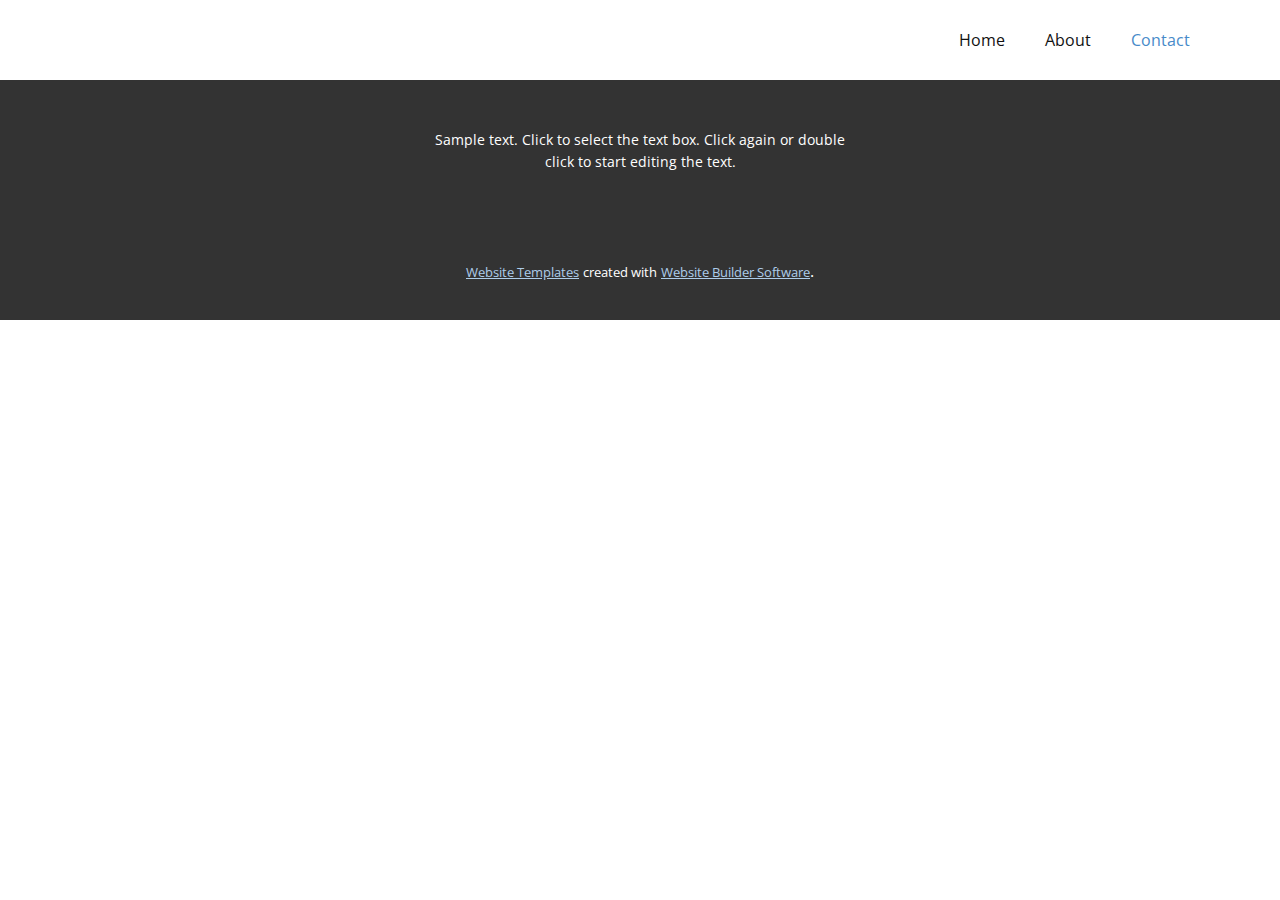
==== Contact.html @ 76fcbb74 "Add files via upload" ====
<!DOCTYPE html>
<html style="font-size: 16px;">
  <head>
    <meta name="viewport" content="width=device-width, initial-scale=1.0">
    <meta charset="utf-8">
    <meta name="keywords" content="">
    <meta name="description" content="">
    <meta name="page_type" content="np-template-header-footer-from-plugin">
    <title>Contact</title>
    <link rel="stylesheet" href="nicepage.css" media="screen">
<link rel="stylesheet" href="Contact.css" media="screen">
    <script class="u-script" type="text/javascript" src="jquery.js" defer=""></script>
    <script class="u-script" type="text/javascript" src="nicepage.js" defer=""></script>
    <meta name="generator" content="Nicepage 4.2.6, nicepage.com">
    <link id="u-theme-google-font" rel="stylesheet" href="https://fonts.googleapis.com/css?family=Roboto:100,100i,300,300i,400,400i,500,500i,700,700i,900,900i|Open+Sans:300,300i,400,400i,600,600i,700,700i,800,800i">
    
    <script type="application/ld+json">{
		"@context": "http://schema.org",
		"@type": "Organization",
		"name": ""
}</script>
    <meta name="theme-color" content="#478ac9">
    <meta property="og:title" content="Contact">
    <meta property="og:type" content="website">
  </head>
  <body class="u-body"><header class="u-clearfix u-header u-header" id="sec-386a"><div class="u-clearfix u-sheet u-sheet-1">
        <nav class="u-menu u-menu-dropdown u-offcanvas u-menu-1">
          <div class="menu-collapse" style="font-size: 1rem; letter-spacing: 0px;">
            <a class="u-button-style u-custom-left-right-menu-spacing u-custom-padding-bottom u-custom-top-bottom-menu-spacing u-nav-link u-text-active-palette-1-base u-text-hover-palette-2-base" href="#">
              <svg viewBox="0 0 24 24"><use xmlns:xlink="http://www.w3.org/1999/xlink" xlink:href="#menu-hamburger"></use></svg>
              <svg version="1.1" xmlns="http://www.w3.org/2000/svg" xmlns:xlink="http://www.w3.org/1999/xlink"><defs><symbol id="menu-hamburger" viewBox="0 0 16 16" style="width: 16px; height: 16px;"><rect y="1" width="16" height="2"></rect><rect y="7" width="16" height="2"></rect><rect y="13" width="16" height="2"></rect>
</symbol>
</defs></svg>
            </a>
          </div>
          <div class="u-nav-container">
            <ul class="u-nav u-unstyled u-nav-1"><li class="u-nav-item"><a class="u-button-style u-nav-link u-text-active-palette-1-base u-text-hover-palette-2-base" href="Home.html" style="padding: 10px 20px;">Home</a>
</li><li class="u-nav-item"><a class="u-button-style u-nav-link u-text-active-palette-1-base u-text-hover-palette-2-base" href="About.html" style="padding: 10px 20px;">About</a>
</li><li class="u-nav-item"><a class="u-button-style u-nav-link u-text-active-palette-1-base u-text-hover-palette-2-base" href="Contact.html" style="padding: 10px 20px;">Contact</a>
</li></ul>
          </div>
          <div class="u-nav-container-collapse">
            <div class="u-black u-container-style u-inner-container-layout u-opacity u-opacity-95 u-sidenav">
              <div class="u-inner-container-layout u-sidenav-overflow">
                <div class="u-menu-close"></div>
                <ul class="u-align-center u-nav u-popupmenu-items u-unstyled u-nav-2"><li class="u-nav-item"><a class="u-button-style u-nav-link" href="Home.html">Home</a>
</li><li class="u-nav-item"><a class="u-button-style u-nav-link" href="About.html">About</a>
</li><li class="u-nav-item"><a class="u-button-style u-nav-link" href="Contact.html">Contact</a>
</li></ul>
              </div>
            </div>
            <div class="u-black u-menu-overlay u-opacity u-opacity-70"></div>
          </div>
        </nav>
      </div></header> 
    
    
    <footer class="u-align-center u-clearfix u-footer u-grey-80 u-footer" id="sec-5786"><div class="u-clearfix u-sheet u-sheet-1">
        <p class="u-small-text u-text u-text-variant u-text-1">Sample text. Click to select the text box. Click again or double click to start editing the text.</p>
      </div></footer>
    <section class="u-backlink u-clearfix u-grey-80">
      <a class="u-link" href="https://nicepage.com/website-templates" target="_blank">
        <span>Website Templates</span>
      </a>
      <p class="u-text">
        <span>created with</span>
      </p>
      <a class="u-link" href="" target="_blank">
        <span>Website Builder Software</span>
      </a>. 
    </section>
  </body>
</html>
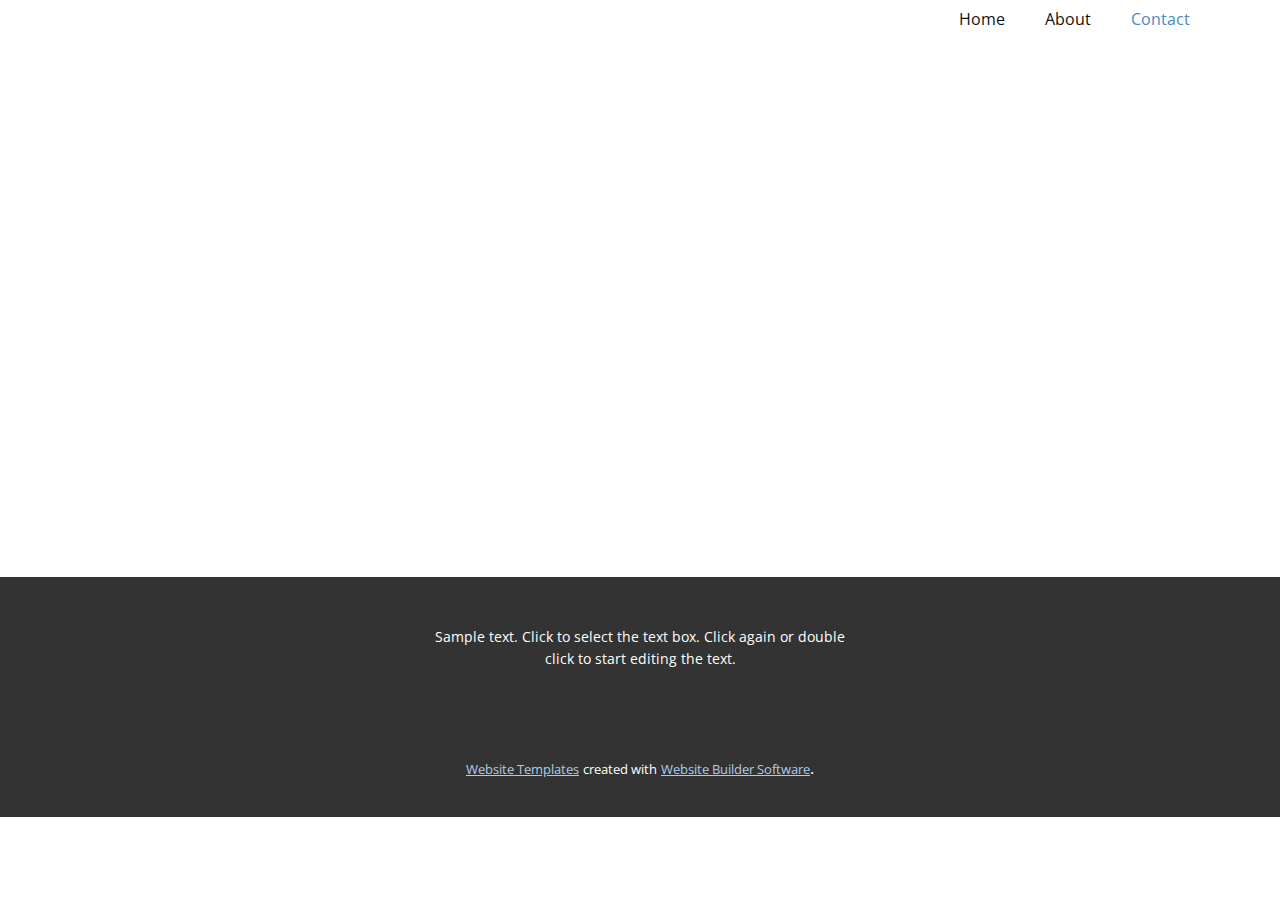
==== commit aab0cf8a: "Add files via upload" ====
--- a/Contact.html
+++ b/Contact.html
@@ -3,7 +3,7 @@
   <head>
     <meta name="viewport" content="width=device-width, initial-scale=1.0">
     <meta charset="utf-8">
-    <meta name="keywords" content="">
+    <meta name="keywords" content="​enter the metaverse and feel the real game simulation">
     <meta name="description" content="">
     <meta name="page_type" content="np-template-header-footer-from-plugin">
     <title>Contact</title>
@@ -23,7 +23,7 @@
     <meta property="og:title" content="Contact">
     <meta property="og:type" content="website">
   </head>
-  <body class="u-body"><header class="u-clearfix u-header u-header" id="sec-386a"><div class="u-clearfix u-sheet u-sheet-1">
+  <body class="u-body"><header class="u-clearfix u-header u-header" id="sec-386a"><div class="u-clearfix u-sheet u-valign-bottom u-sheet-1">
         <nav class="u-menu u-menu-dropdown u-offcanvas u-menu-1">
           <div class="menu-collapse" style="font-size: 1rem; letter-spacing: 0px;">
             <a class="u-button-style u-custom-left-right-menu-spacing u-custom-padding-bottom u-custom-top-bottom-menu-spacing u-nav-link u-text-active-palette-1-base u-text-hover-palette-2-base" href="#">
@@ -52,6 +52,14 @@
             <div class="u-black u-menu-overlay u-opacity u-opacity-70"></div>
           </div>
         </nav>
+        <h1 class="u-text u-text-body-alt-color u-text-1"> enter the metaverse and feel the real game simulation<br>
+          <br>
+          <br>
+          <br>
+          <br>
+          <br>
+          <br>
+        </h1>
       </div></header> 
     
     
--- a/nicepage.css
+++ b/nicepage.css
@@ -20998,12 +20998,12 @@
 .u-container-layout.u-color-1-dark-3:before,
 .u-table-alt-color-1-dark-3 tr:nth-child(even) {
   color: #ffffff;
-  background-color: #292e33;
+  background-color: #292d33;
 }
 .u-button-style.u-color-1-dark-3,
 .u-button-style.u-color-1-dark-3[class*="u-border-"] {
   color: #ffffff !important;
-  background-color: #292e33 !important;
+  background-color: #292d33 !important;
 }
 .u-button-style.u-color-1-dark-3:hover,
 .u-button-style.u-color-1-dark-3[class*="u-border-"]:hover,
@@ -21039,10 +21039,10 @@
 li.active > a.u-button-style.u-button-style.u-active-color-1-dark-3,
 li.active > a.u-button-style.u-button-style.u-active-color-1-dark-3[class*="u-border-"] {
   color: #ffffff !important;
-  background-color: #292e33 !important;
+  background-color: #292d33 !important;
 }
 a.u-link.u-hover-color-1-dark-3:hover {
-  color: #292e33 !important;
+  color: #292d33 !important;
 }
 .u-color-1-dark-2,
 .u-body.u-color-1-dark-2,
@@ -21050,12 +21050,12 @@
 .u-container-layout.u-color-1-dark-2:before,
 .u-table-alt-color-1-dark-2 tr:nth-child(even) {
   color: #ffffff;
-  background-color: #425465;
+  background-color: #555c66;
 }
 .u-button-style.u-color-1-dark-2,
 .u-button-style.u-color-1-dark-2[class*="u-border-"] {
   color: #ffffff !important;
-  background-color: #425465 !important;
+  background-color: #555c66 !important;
 }
 .u-button-style.u-color-1-dark-2:hover,
 .u-button-style.u-color-1-dark-2[class*="u-border-"]:hover,
@@ -21068,7 +21068,7 @@
 li.active > .u-button-style.u-button-style.u-color-1-dark-2,
 li.active > .u-button-style.u-button-style.u-color-1-dark-2[class*="u-border-"] {
   color: #ffffff !important;
-  background-color: #3b4c5b !important;
+  background-color: #4d535c !important;
 }
 .u-hover-color-1-dark-2:hover,
 .u-hover-color-1-dark-2[class*="u-border-"]:hover,
@@ -21091,10 +21091,10 @@
 li.active > a.u-button-style.u-button-style.u-active-color-1-dark-2,
 li.active > a.u-button-style.u-button-style.u-active-color-1-dark-2[class*="u-border-"] {
   color: #ffffff !important;
-  background-color: #425465 !important;
+  background-color: #555c66 !important;
 }
 a.u-link.u-hover-color-1-dark-2:hover {
-  color: #425465 !important;
+  color: #555c66 !important;
 }
 .u-color-1-dark-1,
 .u-body.u-color-1-dark-1,
@@ -21102,12 +21102,12 @@
 .u-container-layout.u-color-1-dark-1:before,
 .u-table-alt-color-1-dark-1 tr:nth-child(even) {
   color: #ffffff;
-  background-color: #4c7397;
+  background-color: #858e99;
 }
 .u-button-style.u-color-1-dark-1,
 .u-button-style.u-color-1-dark-1[class*="u-border-"] {
   color: #ffffff !important;
-  background-color: #4c7397 !important;
+  background-color: #858e99 !important;
 }
 .u-button-style.u-color-1-dark-1:hover,
 .u-button-style.u-color-1-dark-1[class*="u-border-"]:hover,
@@ -21120,7 +21120,7 @@
 li.active > .u-button-style.u-button-style.u-color-1-dark-1,
 li.active > .u-button-style.u-button-style.u-color-1-dark-1[class*="u-border-"] {
   color: #ffffff !important;
-  background-color: #446888 !important;
+  background-color: #75808c !important;
 }
 .u-hover-color-1-dark-1:hover,
 .u-hover-color-1-dark-1[class*="u-border-"]:hover,
@@ -21143,23 +21143,23 @@
 li.active > a.u-button-style.u-button-style.u-active-color-1-dark-1,
 li.active > a.u-button-style.u-button-style.u-active-color-1-dark-1[class*="u-border-"] {
   color: #ffffff !important;
-  background-color: #4c7397 !important;
+  background-color: #858e99 !important;
 }
 a.u-link.u-hover-color-1-dark-1:hover {
-  color: #4c7397 !important;
+  color: #858e99 !important;
 }
 .u-color-1,
 .u-body.u-color-1,
 .u-container-style.u-color-1:before,
 .u-container-layout.u-color-1:before,
 .u-table-alt-color-1 tr:nth-child(even) {
-  color: #ffffff;
-  background-color: #478ac9;
+  color: #111111;
+  background-color: #b9c1cc;
 }
 .u-button-style.u-color-1,
 .u-button-style.u-color-1[class*="u-border-"] {
-  color: #ffffff !important;
-  background-color: #478ac9 !important;
+  color: #111111 !important;
+  background-color: #b9c1cc !important;
 }
 .u-button-style.u-color-1:hover,
 .u-button-style.u-color-1[class*="u-border-"]:hover,
@@ -21171,8 +21171,8 @@
 .u-button-style.u-button-style.u-color-1[class*="u-border-"].active,
 li.active > .u-button-style.u-button-style.u-color-1,
 li.active > .u-button-style.u-button-style.u-color-1[class*="u-border-"] {
-  color: #ffffff !important;
-  background-color: #387cbd !important;
+  color: #111111 !important;
+  background-color: #a2adbc !important;
 }
 .u-hover-color-1:hover,
 .u-hover-color-1[class*="u-border-"]:hover,
@@ -21194,24 +21194,24 @@
 a.u-button-style.u-button-style.active > .u-active-color-1[class*="u-border-"],
 li.active > a.u-button-style.u-button-style.u-active-color-1,
 li.active > a.u-button-style.u-button-style.u-active-color-1[class*="u-border-"] {
-  color: #ffffff !important;
-  background-color: #478ac9 !important;
+  color: #111111 !important;
+  background-color: #b9c1cc !important;
 }
 a.u-link.u-hover-color-1:hover {
-  color: #478ac9 !important;
+  color: #b9c1cc !important;
 }
 .u-color-1-light-1,
 .u-body.u-color-1-light-1,
 .u-container-style.u-color-1-light-1:before,
 .u-container-layout.u-color-1-light-1:before,
 .u-table-alt-color-1-light-1 tr:nth-child(even) {
-  color: #ffffff;
-  background-color: #77aad9;
+  color: #111111;
+  background-color: #ccd3db;
 }
 .u-button-style.u-color-1-light-1,
 .u-button-style.u-color-1-light-1[class*="u-border-"] {
-  color: #ffffff !important;
-  background-color: #77aad9 !important;
+  color: #111111 !important;
+  background-color: #ccd3db !important;
 }
 .u-button-style.u-color-1-light-1:hover,
 .u-button-style.u-color-1-light-1[class*="u-border-"]:hover,
@@ -21223,8 +21223,8 @@
 .u-button-style.u-button-style.u-color-1-light-1[class*="u-border-"].active,
 li.active > .u-button-style.u-button-style.u-color-1-light-1,
 li.active > .u-button-style.u-button-style.u-color-1-light-1[class*="u-border-"] {
-  color: #ffffff !important;
-  background-color: #5d9ad2 !important;
+  color: #111111 !important;
+  background-color: #b3bec9 !important;
 }
 .u-hover-color-1-light-1:hover,
 .u-hover-color-1-light-1[class*="u-border-"]:hover,
@@ -21246,11 +21246,11 @@
 a.u-button-style.u-button-style.active > .u-active-color-1-light-1[class*="u-border-"],
 li.active > a.u-button-style.u-button-style.u-active-color-1-light-1,
 li.active > a.u-button-style.u-button-style.u-active-color-1-light-1[class*="u-border-"] {
-  color: #ffffff !important;
-  background-color: #77aad9 !important;
+  color: #111111 !important;
+  background-color: #ccd3db !important;
 }
 a.u-link.u-hover-color-1-light-1:hover {
-  color: #77aad9 !important;
+  color: #ccd3db !important;
 }
 .u-color-1-light-2,
 .u-body.u-color-1-light-2,
@@ -21258,12 +21258,12 @@
 .u-container-layout.u-color-1-light-2:before,
 .u-table-alt-color-1-light-2 tr:nth-child(even) {
   color: #111111;
-  background-color: #adcce9;
+  background-color: #e0e5eb;
 }
 .u-button-style.u-color-1-light-2,
 .u-button-style.u-color-1-light-2[class*="u-border-"] {
   color: #111111 !important;
-  background-color: #adcce9 !important;
+  background-color: #e0e5eb !important;
 }
 .u-button-style.u-color-1-light-2:hover,
 .u-button-style.u-color-1-light-2[class*="u-border-"]:hover,
@@ -21276,7 +21276,7 @@
 li.active > .u-button-style.u-button-style.u-color-1-light-2,
 li.active > .u-button-style.u-button-style.u-color-1-light-2[class*="u-border-"] {
   color: #111111 !important;
-  background-color: #8db8e0 !important;
+  background-color: #c4ced9 !important;
 }
 .u-hover-color-1-light-2:hover,
 .u-hover-color-1-light-2[class*="u-border-"]:hover,
@@ -21299,10 +21299,10 @@
 li.active > a.u-button-style.u-button-style.u-active-color-1-light-2,
 li.active > a.u-button-style.u-button-style.u-active-color-1-light-2[class*="u-border-"] {
   color: #111111 !important;
-  background-color: #adcce9 !important;
+  background-color: #e0e5eb !important;
 }
 a.u-link.u-hover-color-1-light-2:hover {
-  color: #adcce9 !important;
+  color: #e0e5eb !important;
 }
 .u-color-1-light-3,
 .u-body.u-color-1-light-3,
@@ -21310,12 +21310,12 @@
 .u-container-layout.u-color-1-light-3:before,
 .u-table-alt-color-1-light-3 tr:nth-child(even) {
   color: #111111;
-  background-color: #e9f2fa;
+  background-color: #f5f7fa;
 }
 .u-button-style.u-color-1-light-3,
 .u-button-style.u-color-1-light-3[class*="u-border-"] {
   color: #111111 !important;
-  background-color: #e9f2fa !important;
+  background-color: #f5f7fa !important;
 }
 .u-button-style.u-color-1-light-3:hover,
 .u-button-style.u-color-1-light-3[class*="u-border-"]:hover,
@@ -21328,7 +21328,7 @@
 li.active > .u-button-style.u-button-style.u-color-1-light-3,
 li.active > .u-button-style.u-button-style.u-color-1-light-3[class*="u-border-"] {
   color: #111111 !important;
-  background-color: #c2dbf1 !important;
+  background-color: #d4dde9 !important;
 }
 .u-hover-color-1-light-3:hover,
 .u-hover-color-1-light-3[class*="u-border-"]:hover,
@@ -21351,23 +21351,23 @@
 li.active > a.u-button-style.u-button-style.u-active-color-1-light-3,
 li.active > a.u-button-style.u-button-style.u-active-color-1-light-3[class*="u-border-"] {
   color: #111111 !important;
-  background-color: #e9f2fa !important;
+  background-color: #f5f7fa !important;
 }
 a.u-link.u-hover-color-1-light-3:hover {
-  color: #e9f2fa !important;
+  color: #f5f7fa !important;
 }
 .u-color-1-base,
 .u-body.u-color-1-base,
 .u-container-style.u-color-1-base:before,
 .u-container-layout.u-color-1-base:before,
 .u-table-alt-color-1-base tr:nth-child(even) {
-  color: #ffffff;
-  background-color: #478ac9;
+  color: #111111;
+  background-color: #b9c1cc;
 }
 .u-button-style.u-color-1-base,
 .u-button-style.u-color-1-base[class*="u-border-"] {
-  color: #ffffff !important;
-  background-color: #478ac9 !important;
+  color: #111111 !important;
+  background-color: #b9c1cc !important;
 }
 .u-button-style.u-color-1-base:hover,
 .u-button-style.u-color-1-base[class*="u-border-"]:hover,
@@ -21379,8 +21379,8 @@
 .u-button-style.u-button-style.u-color-1-base[class*="u-border-"].active,
 li.active > .u-button-style.u-button-style.u-color-1-base,
 li.active > .u-button-style.u-button-style.u-color-1-base[class*="u-border-"] {
-  color: #ffffff !important;
-  background-color: #387cbd !important;
+  color: #111111 !important;
+  background-color: #a2adbc !important;
 }
 .u-hover-color-1-base:hover,
 .u-hover-color-1-base[class*="u-border-"]:hover,
@@ -21402,11 +21402,11 @@
 a.u-button-style.u-button-style.active > .u-active-color-1-base[class*="u-border-"],
 li.active > a.u-button-style.u-button-style.u-active-color-1-base,
 li.active > a.u-button-style.u-button-style.u-active-color-1-base[class*="u-border-"] {
-  color: #ffffff !important;
-  background-color: #478ac9 !important;
+  color: #111111 !important;
+  background-color: #b9c1cc !important;
 }
 a.u-link.u-hover-color-1-base:hover {
-  color: #478ac9 !important;
+  color: #b9c1cc !important;
 }
 .u-color-2-dark-3,
 .u-body.u-color-2-dark-3,
@@ -21414,12 +21414,12 @@
 .u-container-layout.u-color-2-dark-3:before,
 .u-table-alt-color-2-dark-3 tr:nth-child(even) {
   color: #ffffff;
-  background-color: #332929;
+  background-color: #292e33;
 }
 .u-button-style.u-color-2-dark-3,
 .u-button-style.u-color-2-dark-3[class*="u-border-"] {
   color: #ffffff !important;
-  background-color: #332929 !important;
+  background-color: #292e33 !important;
 }
 .u-button-style.u-color-2-dark-3:hover,
 .u-button-style.u-color-2-dark-3[class*="u-border-"]:hover,
@@ -21432,7 +21432,7 @@
 li.active > .u-button-style.u-button-style.u-color-2-dark-3,
 li.active > .u-button-style.u-button-style.u-color-2-dark-3[class*="u-border-"] {
   color: #ffffff !important;
-  background-color: #2e2525 !important;
+  background-color: #25292e !important;
 }
 .u-hover-color-2-dark-3:hover,
 .u-hover-color-2-dark-3[class*="u-border-"]:hover,
@@ -21455,10 +21455,10 @@
 li.active > a.u-button-style.u-button-style.u-active-color-2-dark-3,
 li.active > a.u-button-style.u-button-style.u-active-color-2-dark-3[class*="u-border-"] {
   color: #ffffff !important;
-  background-color: #332929 !important;
+  background-color: #292e33 !important;
 }
 a.u-link.u-hover-color-2-dark-3:hover {
-  color: #332929 !important;
+  color: #292e33 !important;
 }
 .u-color-2-dark-2,
 .u-body.u-color-2-dark-2,
@@ -21466,12 +21466,12 @@
 .u-container-layout.u-color-2-dark-2:before,
 .u-table-alt-color-2-dark-2 tr:nth-child(even) {
   color: #ffffff;
-  background-color: #6b4748;
+  background-color: #425465;
 }
 .u-button-style.u-color-2-dark-2,
 .u-button-style.u-color-2-dark-2[class*="u-border-"] {
   color: #ffffff !important;
-  background-color: #6b4748 !important;
+  background-color: #425465 !important;
 }
 .u-button-style.u-color-2-dark-2:hover,
 .u-button-style.u-color-2-dark-2[class*="u-border-"]:hover,
@@ -21484,7 +21484,7 @@
 li.active > .u-button-style.u-button-style.u-color-2-dark-2,
 li.active > .u-button-style.u-button-style.u-color-2-dark-2[class*="u-border-"] {
   color: #ffffff !important;
-  background-color: #604041 !important;
+  background-color: #3b4c5b !important;
 }
 .u-hover-color-2-dark-2:hover,
 .u-hover-color-2-dark-2[class*="u-border-"]:hover,
@@ -21507,10 +21507,10 @@
 li.active > a.u-button-style.u-button-style.u-active-color-2-dark-2,
 li.active > a.u-button-style.u-button-style.u-active-color-2-dark-2[class*="u-border-"] {
   color: #ffffff !important;
-  background-color: #6b4748 !important;
+  background-color: #425465 !important;
 }
 a.u-link.u-hover-color-2-dark-2:hover {
-  color: #6b4748 !important;
+  color: #425465 !important;
 }
 .u-color-2-dark-1,
 .u-body.u-color-2-dark-1,
@@ -21518,12 +21518,12 @@
 .u-container-layout.u-color-2-dark-1:before,
 .u-table-alt-color-2-dark-1 tr:nth-child(even) {
   color: #ffffff;
-  background-color: #a35559;
+  background-color: #4c7397;
 }
 .u-button-style.u-color-2-dark-1,
 .u-button-style.u-color-2-dark-1[class*="u-border-"] {
   color: #ffffff !important;
-  background-color: #a35559 !important;
+  background-color: #4c7397 !important;
 }
 .u-button-style.u-color-2-dark-1:hover,
 .u-button-style.u-color-2-dark-1[class*="u-border-"]:hover,
@@ -21536,7 +21536,7 @@
 li.active > .u-button-style.u-button-style.u-color-2-dark-1,
 li.active > .u-button-style.u-button-style.u-color-2-dark-1[class*="u-border-"] {
   color: #ffffff !important;
-  background-color: #934c50 !important;
+  background-color: #446888 !important;
 }
 .u-hover-color-2-dark-1:hover,
 .u-hover-color-2-dark-1[class*="u-border-"]:hover,
@@ -21559,10 +21559,10 @@
 li.active > a.u-button-style.u-button-style.u-active-color-2-dark-1,
 li.active > a.u-button-style.u-button-style.u-active-color-2-dark-1[class*="u-border-"] {
   color: #ffffff !important;
-  background-color: #a35559 !important;
+  background-color: #4c7397 !important;
 }
 a.u-link.u-hover-color-2-dark-1:hover {
-  color: #a35559 !important;
+  color: #4c7397 !important;
 }
 .u-color-2,
 .u-body.u-color-2,
@@ -21570,12 +21570,12 @@
 .u-container-layout.u-color-2:before,
 .u-table-alt-color-2 tr:nth-child(even) {
   color: #ffffff;
-  background-color: #db545a;
+  background-color: #478ac9;
 }
 .u-button-style.u-color-2,
 .u-button-style.u-color-2[class*="u-border-"] {
   color: #ffffff !important;
-  background-color: #db545a !important;
+  background-color: #478ac9 !important;
 }
 .u-button-style.u-color-2:hover,
 .u-button-style.u-color-2[class*="u-border-"]:hover,
@@ -21588,7 +21588,7 @@
 li.active > .u-button-style.u-button-style.u-color-2,
 li.active > .u-button-style.u-button-style.u-color-2[class*="u-border-"] {
   color: #ffffff !important;
-  background-color: #d63b42 !important;
+  background-color: #387cbd !important;
 }
 .u-hover-color-2:hover,
 .u-hover-color-2[class*="u-border-"]:hover,
@@ -21611,10 +21611,10 @@
 li.active > a.u-button-style.u-button-style.u-active-color-2,
 li.active > a.u-button-style.u-button-style.u-active-color-2[class*="u-border-"] {
   color: #ffffff !important;
-  background-color: #db545a !important;
+  background-color: #478ac9 !important;
 }
 a.u-link.u-hover-color-2:hover {
-  color: #db545a !important;
+  color: #478ac9 !important;
 }
 .u-color-2-light-1,
 .u-body.u-color-2-light-1,
@@ -21622,12 +21622,12 @@
 .u-container-layout.u-color-2-light-1:before,
 .u-table-alt-color-2-light-1 tr:nth-child(even) {
   color: #ffffff;
-  background-color: #e68387;
+  background-color: #77aad9;
 }
 .u-button-style.u-color-2-light-1,
 .u-button-style.u-color-2-light-1[class*="u-border-"] {
   color: #ffffff !important;
-  background-color: #e68387 !important;
+  background-color: #77aad9 !important;
 }
 .u-button-style.u-color-2-light-1:hover,
 .u-button-style.u-color-2-light-1[class*="u-border-"]:hover,
@@ -21640,7 +21640,7 @@
 li.active > .u-button-style.u-button-style.u-color-2-light-1,
 li.active > .u-button-style.u-button-style.u-color-2-light-1[class*="u-border-"] {
   color: #ffffff !important;
-  background-color: #e0656a !important;
+  background-color: #5d9ad2 !important;
 }
 .u-hover-color-2-light-1:hover,
 .u-hover-color-2-light-1[class*="u-border-"]:hover,
@@ -21663,10 +21663,10 @@
 li.active > a.u-button-style.u-button-style.u-active-color-2-light-1,
 li.active > a.u-button-style.u-button-style.u-active-color-2-light-1[class*="u-border-"] {
   color: #ffffff !important;
-  background-color: #e68387 !important;
+  background-color: #77aad9 !important;
 }
 a.u-link.u-hover-color-2-light-1:hover {
-  color: #e68387 !important;
+  color: #77aad9 !important;
 }
 .u-color-2-light-2,
 .u-body.u-color-2-light-2,
@@ -21674,12 +21674,12 @@
 .u-container-layout.u-color-2-light-2:before,
 .u-table-alt-color-2-light-2 tr:nth-child(even) {
   color: #111111;
-  background-color: #f1b5b8;
+  background-color: #adcce9;
 }
 .u-button-style.u-color-2-light-2,
 .u-button-style.u-color-2-light-2[class*="u-border-"] {
   color: #111111 !important;
-  background-color: #f1b5b8 !important;
+  background-color: #adcce9 !important;
 }
 .u-button-style.u-color-2-light-2:hover,
 .u-button-style.u-color-2-light-2[class*="u-border-"]:hover,
@@ -21692,7 +21692,7 @@
 li.active > .u-button-style.u-button-style.u-color-2-light-2,
 li.active > .u-button-style.u-button-style.u-color-2-light-2[class*="u-border-"] {
   color: #111111 !important;
-  background-color: #ea9296 !important;
+  background-color: #8db8e0 !important;
 }
 .u-hover-color-2-light-2:hover,
 .u-hover-color-2-light-2[class*="u-border-"]:hover,
@@ -21715,10 +21715,10 @@
 li.active > a.u-button-style.u-button-style.u-active-color-2-light-2,
 li.active > a.u-button-style.u-button-style.u-active-color-2-light-2[class*="u-border-"] {
   color: #111111 !important;
-  background-color: #f1b5b8 !important;
+  background-color: #adcce9 !important;
 }
 a.u-link.u-hover-color-2-light-2:hover {
-  color: #f1b5b8 !important;
+  color: #adcce9 !important;
 }
 .u-color-2-light-3,
 .u-body.u-color-2-light-3,
@@ -21726,12 +21726,12 @@
 .u-container-layout.u-color-2-light-3:before,
 .u-table-alt-color-2-light-3 tr:nth-child(even) {
   color: #111111;
-  background-color: #fbeced;
+  background-color: #e9f2fa;
 }
 .u-button-style.u-color-2-light-3,
 .u-button-style.u-color-2-light-3[class*="u-border-"] {
   color: #111111 !important;
-  background-color: #fbeced !important;
+  background-color: #e9f2fa !important;
 }
 .u-button-style.u-color-2-light-3:hover,
 .u-button-style.u-color-2-light-3[class*="u-border-"]:hover,
@@ -21744,7 +21744,7 @@
 li.active > .u-button-style.u-button-style.u-color-2-light-3,
 li.active > .u-button-style.u-button-style.u-color-2-light-3[class*="u-border-"] {
   color: #111111 !important;
-  background-color: #f3c4c7 !important;
+  background-color: #c2dbf1 !important;
 }
 .u-hover-color-2-light-3:hover,
 .u-hover-color-2-light-3[class*="u-border-"]:hover,
@@ -21767,10 +21767,10 @@
 li.active > a.u-button-style.u-button-style.u-active-color-2-light-3,
 li.active > a.u-button-style.u-button-style.u-active-color-2-light-3[class*="u-border-"] {
   color: #111111 !important;
-  background-color: #fbeced !important;
+  background-color: #e9f2fa !important;
 }
 a.u-link.u-hover-color-2-light-3:hover {
-  color: #fbeced !important;
+  color: #e9f2fa !important;
 }
 .u-color-2-base,
 .u-body.u-color-2-base,
@@ -21778,12 +21778,12 @@
 .u-container-layout.u-color-2-base:before,
 .u-table-alt-color-2-base tr:nth-child(even) {
   color: #ffffff;
-  background-color: #db545a;
+  background-color: #478ac9;
 }
 .u-button-style.u-color-2-base,
 .u-button-style.u-color-2-base[class*="u-border-"] {
   color: #ffffff !important;
-  background-color: #db545a !important;
+  background-color: #478ac9 !important;
 }
 .u-button-style.u-color-2-base:hover,
 .u-button-style.u-color-2-base[class*="u-border-"]:hover,
@@ -21796,7 +21796,7 @@
 li.active > .u-button-style.u-button-style.u-color-2-base,
 li.active > .u-button-style.u-button-style.u-color-2-base[class*="u-border-"] {
   color: #ffffff !important;
-  background-color: #d63b42 !important;
+  background-color: #387cbd !important;
 }
 .u-hover-color-2-base:hover,
 .u-hover-color-2-base[class*="u-border-"]:hover,
@@ -21819,10 +21819,10 @@
 li.active > a.u-button-style.u-button-style.u-active-color-2-base,
 li.active > a.u-button-style.u-button-style.u-active-color-2-base[class*="u-border-"] {
   color: #ffffff !important;
-  background-color: #db545a !important;
+  background-color: #478ac9 !important;
 }
 a.u-link.u-hover-color-2-base:hover {
-  color: #db545a !important;
+  color: #478ac9 !important;
 }
 .u-color-3-dark-3,
 .u-body.u-color-3-dark-3,
@@ -21830,12 +21830,12 @@
 .u-container-layout.u-color-3-dark-3:before,
 .u-table-alt-color-3-dark-3 tr:nth-child(even) {
   color: #ffffff;
-  background-color: #333129;
+  background-color: #332929;
 }
 .u-button-style.u-color-3-dark-3,
 .u-button-style.u-color-3-dark-3[class*="u-border-"] {
   color: #ffffff !important;
-  background-color: #333129 !important;
+  background-color: #332929 !important;
 }
 .u-button-style.u-color-3-dark-3:hover,
 .u-button-style.u-color-3-dark-3[class*="u-border-"]:hover,
@@ -21848,7 +21848,7 @@
 li.active > .u-button-style.u-button-style.u-color-3-dark-3,
 li.active > .u-button-style.u-button-style.u-color-3-dark-3[class*="u-border-"] {
   color: #ffffff !important;
-  background-color: #2e2c25 !important;
+  background-color: #2e2525 !important;
 }
 .u-hover-color-3-dark-3:hover,
 .u-hover-color-3-dark-3[class*="u-border-"]:hover,
@@ -21871,10 +21871,10 @@
 li.active > a.u-button-style.u-button-style.u-active-color-3-dark-3,
 li.active > a.u-button-style.u-button-style.u-active-color-3-dark-3[class*="u-border-"] {
   color: #ffffff !important;
-  background-color: #333129 !important;
+  background-color: #332929 !important;
 }
 a.u-link.u-hover-color-3-dark-3:hover {
-  color: #333129 !important;
+  color: #332929 !important;
 }
 .u-color-3-dark-2,
 .u-body.u-color-3-dark-2,
@@ -21882,12 +21882,12 @@
 .u-container-layout.u-color-3-dark-2:before,
 .u-table-alt-color-3-dark-2 tr:nth-child(even) {
   color: #ffffff;
-  background-color: #72683f;
+  background-color: #6b4748;
 }
 .u-button-style.u-color-3-dark-2,
 .u-button-style.u-color-3-dark-2[class*="u-border-"] {
   color: #ffffff !important;
-  background-color: #72683f !important;
+  background-color: #6b4748 !important;
 }
 .u-button-style.u-color-3-dark-2:hover,
 .u-button-style.u-color-3-dark-2[class*="u-border-"]:hover,
@@ -21900,7 +21900,7 @@
 li.active > .u-button-style.u-button-style.u-color-3-dark-2,
 li.active > .u-button-style.u-button-style.u-color-3-dark-2[class*="u-border-"] {
   color: #ffffff !important;
-  background-color: #675e39 !important;
+  background-color: #604041 !important;
 }
 .u-hover-color-3-dark-2:hover,
 .u-hover-color-3-dark-2[class*="u-border-"]:hover,
@@ -21923,10 +21923,10 @@
 li.active > a.u-button-style.u-button-style.u-active-color-3-dark-2,
 li.active > a.u-button-style.u-button-style.u-active-color-3-dark-2[class*="u-border-"] {
   color: #ffffff !important;
-  background-color: #72683f !important;
+  background-color: #6b4748 !important;
 }
 a.u-link.u-hover-color-3-dark-2:hover {
-  color: #72683f !important;
+  color: #6b4748 !important;
 }
 .u-color-3-dark-1,
 .u-body.u-color-3-dark-1,
@@ -21934,12 +21934,12 @@
 .u-container-layout.u-color-3-dark-1:before,
 .u-table-alt-color-3-dark-1 tr:nth-child(even) {
   color: #ffffff;
-  background-color: #b29a36;
+  background-color: #a35559;
 }
 .u-button-style.u-color-3-dark-1,
 .u-button-style.u-color-3-dark-1[class*="u-border-"] {
   color: #ffffff !important;
-  background-color: #b29a36 !important;
+  background-color: #a35559 !important;
 }
 .u-button-style.u-color-3-dark-1:hover,
 .u-button-style.u-color-3-dark-1[class*="u-border-"]:hover,
@@ -21952,7 +21952,7 @@
 li.active > .u-button-style.u-button-style.u-color-3-dark-1,
 li.active > .u-button-style.u-button-style.u-color-3-dark-1[class*="u-border-"] {
   color: #ffffff !important;
-  background-color: #a08b31 !important;
+  background-color: #934c50 !important;
 }
 .u-hover-color-3-dark-1:hover,
 .u-hover-color-3-dark-1[class*="u-border-"]:hover,
@@ -21975,23 +21975,23 @@
 li.active > a.u-button-style.u-button-style.u-active-color-3-dark-1,
 li.active > a.u-button-style.u-button-style.u-active-color-3-dark-1[class*="u-border-"] {
   color: #ffffff !important;
-  background-color: #b29a36 !important;
+  background-color: #a35559 !important;
 }
 a.u-link.u-hover-color-3-dark-1:hover {
-  color: #b29a36 !important;
+  color: #a35559 !important;
 }
 .u-color-3,
 .u-body.u-color-3,
 .u-container-style.u-color-3:before,
 .u-container-layout.u-color-3:before,
 .u-table-alt-color-3 tr:nth-child(even) {
-  color: #111111;
-  background-color: #f1c50e;
+  color: #ffffff;
+  background-color: #db545a;
 }
 .u-button-style.u-color-3,
 .u-button-style.u-color-3[class*="u-border-"] {
-  color: #111111 !important;
-  background-color: #f1c50e !important;
+  color: #ffffff !important;
+  background-color: #db545a !important;
 }
 .u-button-style.u-color-3:hover,
 .u-button-style.u-color-3[class*="u-border-"]:hover,
@@ -22003,8 +22003,8 @@
 .u-button-style.u-button-style.u-color-3[class*="u-border-"].active,
 li.active > .u-button-style.u-button-style.u-color-3,
 li.active > .u-button-style.u-button-style.u-color-3[class*="u-border-"] {
-  color: #111111 !important;
-  background-color: #d9b10d !important;
+  color: #ffffff !important;
+  background-color: #d63b42 !important;
 }
 .u-hover-color-3:hover,
 .u-hover-color-3[class*="u-border-"]:hover,
@@ -22026,24 +22026,24 @@
 a.u-button-style.u-button-style.active > .u-active-color-3[class*="u-border-"],
 li.active > a.u-button-style.u-button-style.u-active-color-3,
 li.active > a.u-button-style.u-button-style.u-active-color-3[class*="u-border-"] {
-  color: #111111 !important;
-  background-color: #f1c50e !important;
+  color: #ffffff !important;
+  background-color: #db545a !important;
 }
 a.u-link.u-hover-color-3:hover {
-  color: #f1c50e !important;
+  color: #db545a !important;
 }
 .u-color-3-light-1,
 .u-body.u-color-3-light-1,
 .u-container-style.u-color-3-light-1:before,
 .u-container-layout.u-color-3-light-1:before,
 .u-table-alt-color-3-light-1 tr:nth-child(even) {
-  color: #111111;
-  background-color: #f5d654;
+  color: #ffffff;
+  background-color: #e68387;
 }
 .u-button-style.u-color-3-light-1,
 .u-button-style.u-color-3-light-1[class*="u-border-"] {
-  color: #111111 !important;
-  background-color: #f5d654 !important;
+  color: #ffffff !important;
+  background-color: #e68387 !important;
 }
 .u-button-style.u-color-3-light-1:hover,
 .u-button-style.u-color-3-light-1[class*="u-border-"]:hover,
@@ -22055,8 +22055,8 @@
 .u-button-style.u-button-style.u-color-3-light-1[class*="u-border-"].active,
 li.active > .u-button-style.u-button-style.u-color-3-light-1,
 li.active > .u-button-style.u-button-style.u-color-3-light-1[class*="u-border-"] {
-  color: #111111 !important;
-  background-color: #f3cf35 !important;
+  color: #ffffff !important;
+  background-color: #e0656a !important;
 }
 .u-hover-color-3-light-1:hover,
 .u-hover-color-3-light-1[class*="u-border-"]:hover,
@@ -22078,11 +22078,11 @@
 a.u-button-style.u-button-style.active > .u-active-color-3-light-1[class*="u-border-"],
 li.active > a.u-button-style.u-button-style.u-active-color-3-light-1,
 li.active > a.u-button-style.u-button-style.u-active-color-3-light-1[class*="u-border-"] {
-  color: #111111 !important;
-  background-color: #f5d654 !important;
+  color: #ffffff !important;
+  background-color: #e68387 !important;
 }
 a.u-link.u-hover-color-3-light-1:hover {
-  color: #f5d654 !important;
+  color: #e68387 !important;
 }
 .u-color-3-light-2,
 .u-body.u-color-3-light-2,
@@ -22090,12 +22090,12 @@
 .u-container-layout.u-color-3-light-2:before,
 .u-table-alt-color-3-light-2 tr:nth-child(even) {
   color: #111111;
-  background-color: #f9e79b;
+  background-color: #f1b5b8;
 }
 .u-button-style.u-color-3-light-2,
 .u-button-style.u-color-3-light-2[class*="u-border-"] {
   color: #111111 !important;
-  background-color: #f9e79b !important;
+  background-color: #f1b5b8 !important;
 }
 .u-button-style.u-color-3-light-2:hover,
 .u-button-style.u-color-3-light-2[class*="u-border-"]:hover,
@@ -22108,7 +22108,7 @@
 li.active > .u-button-style.u-button-style.u-color-3-light-2,
 li.active > .u-button-style.u-button-style.u-color-3-light-2[class*="u-border-"] {
   color: #111111 !important;
-  background-color: #f7de75 !important;
+  background-color: #ea9296 !important;
 }
 .u-hover-color-3-light-2:hover,
 .u-hover-color-3-light-2[class*="u-border-"]:hover,
@@ -22131,10 +22131,10 @@
 li.active > a.u-button-style.u-button-style.u-active-color-3-light-2,
 li.active > a.u-button-style.u-button-style.u-active-color-3-light-2[class*="u-border-"] {
   color: #111111 !important;
-  background-color: #f9e79b !important;
+  background-color: #f1b5b8 !important;
 }
 a.u-link.u-hover-color-3-light-2:hover {
-  color: #f9e79b !important;
+  color: #f1b5b8 !important;
 }
 .u-color-3-light-3,
 .u-body.u-color-3-light-3,
@@ -22142,12 +22142,12 @@
 .u-container-layout.u-color-3-light-3:before,
 .u-table-alt-color-3-light-3 tr:nth-child(even) {
   color: #111111;
-  background-color: #fef9e6;
+  background-color: #fbeced;
 }
 .u-button-style.u-color-3-light-3,
 .u-button-style.u-color-3-light-3[class*="u-border-"] {
   color: #111111 !important;
-  background-color: #fef9e6 !important;
+  background-color: #fbeced !important;
 }
 .u-button-style.u-color-3-light-3:hover,
 .u-button-style.u-color-3-light-3[class*="u-border-"]:hover,
@@ -22160,7 +22160,7 @@
 li.active > .u-button-style.u-button-style.u-color-3-light-3,
 li.active > .u-button-style.u-button-style.u-color-3-light-3[class*="u-border-"] {
   color: #111111 !important;
-  background-color: #fceeb7 !important;
+  background-color: #f3c4c7 !important;
 }
 .u-hover-color-3-light-3:hover,
 .u-hover-color-3-light-3[class*="u-border-"]:hover,
@@ -22183,23 +22183,23 @@
 li.active > a.u-button-style.u-button-style.u-active-color-3-light-3,
 li.active > a.u-button-style.u-button-style.u-active-color-3-light-3[class*="u-border-"] {
   color: #111111 !important;
-  background-color: #fef9e6 !important;
+  background-color: #fbeced !important;
 }
 a.u-link.u-hover-color-3-light-3:hover {
-  color: #fef9e6 !important;
+  color: #fbeced !important;
 }
 .u-color-3-base,
 .u-body.u-color-3-base,
 .u-container-style.u-color-3-base:before,
 .u-container-layout.u-color-3-base:before,
 .u-table-alt-color-3-base tr:nth-child(even) {
-  color: #111111;
-  background-color: #f1c50e;
+  color: #ffffff;
+  background-color: #db545a;
 }
 .u-button-style.u-color-3-base,
 .u-button-style.u-color-3-base[class*="u-border-"] {
-  color: #111111 !important;
-  background-color: #f1c50e !important;
+  color: #ffffff !important;
+  background-color: #db545a !important;
 }
 .u-button-style.u-color-3-base:hover,
 .u-button-style.u-color-3-base[class*="u-border-"]:hover,
@@ -22211,8 +22211,8 @@
 .u-button-style.u-button-style.u-color-3-base[class*="u-border-"].active,
 li.active > .u-button-style.u-button-style.u-color-3-base,
 li.active > .u-button-style.u-button-style.u-color-3-base[class*="u-border-"] {
-  color: #111111 !important;
-  background-color: #d9b10d !important;
+  color: #ffffff !important;
+  background-color: #d63b42 !important;
 }
 .u-hover-color-3-base:hover,
 .u-hover-color-3-base[class*="u-border-"]:hover,
@@ -22234,11 +22234,11 @@
 a.u-button-style.u-button-style.active > .u-active-color-3-base[class*="u-border-"],
 li.active > a.u-button-style.u-button-style.u-active-color-3-base,
 li.active > a.u-button-style.u-button-style.u-active-color-3-base[class*="u-border-"] {
-  color: #111111 !important;
-  background-color: #f1c50e !important;
+  color: #ffffff !important;
+  background-color: #db545a !important;
 }
 a.u-link.u-hover-color-3-base:hover {
-  color: #f1c50e !important;
+  color: #db545a !important;
 }
 .u-color-4-dark-3,
 .u-body.u-color-4-dark-3,
@@ -22246,12 +22246,12 @@
 .u-container-layout.u-color-4-dark-3:before,
 .u-table-alt-color-4-dark-3 tr:nth-child(even) {
   color: #ffffff;
-  background-color: #293332;
+  background-color: #333129;
 }
 .u-button-style.u-color-4-dark-3,
 .u-button-style.u-color-4-dark-3[class*="u-border-"] {
   color: #ffffff !important;
-  background-color: #293332 !important;
+  background-color: #333129 !important;
 }
 .u-button-style.u-color-4-dark-3:hover,
 .u-button-style.u-color-4-dark-3[class*="u-border-"]:hover,
@@ -22264,7 +22264,7 @@
 li.active > .u-button-style.u-button-style.u-color-4-dark-3,
 li.active > .u-button-style.u-button-style.u-color-4-dark-3[class*="u-border-"] {
   color: #ffffff !important;
-  background-color: #252e2d !important;
+  background-color: #2e2c25 !important;
 }
 .u-hover-color-4-dark-3:hover,
 .u-hover-color-4-dark-3[class*="u-border-"]:hover,
@@ -22287,10 +22287,10 @@
 li.active > a.u-button-style.u-button-style.u-active-color-4-dark-3,
 li.active > a.u-button-style.u-button-style.u-active-color-4-dark-3[class*="u-border-"] {
   color: #ffffff !important;
-  background-color: #293332 !important;
+  background-color: #333129 !important;
 }
 a.u-link.u-hover-color-4-dark-3:hover {
-  color: #293332 !important;
+  color: #333129 !important;
 }
 .u-color-4-dark-2,
 .u-body.u-color-4-dark-2,
@@ -22298,12 +22298,12 @@
 .u-container-layout.u-color-4-dark-2:before,
 .u-table-alt-color-4-dark-2 tr:nth-child(even) {
   color: #ffffff;
-  background-color: #41807c;
+  background-color: #72683f;
 }
 .u-button-style.u-color-4-dark-2,
 .u-button-style.u-color-4-dark-2[class*="u-border-"] {
   color: #ffffff !important;
-  background-color: #41807c !important;
+  background-color: #72683f !important;
 }
 .u-button-style.u-color-4-dark-2:hover,
 .u-button-style.u-color-4-dark-2[class*="u-border-"]:hover,
@@ -22316,7 +22316,7 @@
 li.active > .u-button-style.u-button-style.u-color-4-dark-2,
 li.active > .u-button-style.u-button-style.u-color-4-dark-2[class*="u-border-"] {
   color: #ffffff !important;
-  background-color: #3a7370 !important;
+  background-color: #675e39 !important;
 }
 .u-hover-color-4-dark-2:hover,
 .u-hover-color-4-dark-2[class*="u-border-"]:hover,
@@ -22339,10 +22339,10 @@
 li.active > a.u-button-style.u-button-style.u-active-color-4-dark-2,
 li.active > a.u-button-style.u-button-style.u-active-color-4-dark-2[class*="u-border-"] {
   color: #ffffff !important;
-  background-color: #41807c !important;
+  background-color: #72683f !important;
 }
 a.u-link.u-hover-color-4-dark-2:hover {
-  color: #41807c !important;
+  color: #72683f !important;
 }
 .u-color-4-dark-1,
 .u-body.u-color-4-dark-1,
@@ -22350,12 +22350,12 @@
 .u-container-layout.u-color-4-dark-1:before,
 .u-table-alt-color-4-dark-1 tr:nth-child(even) {
   color: #ffffff;
-  background-color: #2cccc4;
+  background-color: #b29a36;
 }
 .u-button-style.u-color-4-dark-1,
 .u-button-style.u-color-4-dark-1[class*="u-border-"] {
   color: #ffffff !important;
-  background-color: #2cccc4 !important;
+  background-color: #b29a36 !important;
 }
 .u-button-style.u-color-4-dark-1:hover,
 .u-button-style.u-color-4-dark-1[class*="u-border-"]:hover,
@@ -22368,7 +22368,7 @@
 li.active > .u-button-style.u-button-style.u-color-4-dark-1,
 li.active > .u-button-style.u-button-style.u-color-4-dark-1[class*="u-border-"] {
   color: #ffffff !important;
-  background-color: #28b8b0 !important;
+  background-color: #a08b31 !important;
 }
 .u-hover-color-4-dark-1:hover,
 .u-hover-color-4-dark-1[class*="u-border-"]:hover,
@@ -22391,10 +22391,10 @@
 li.active > a.u-button-style.u-button-style.u-active-color-4-dark-1,
 li.active > a.u-button-style.u-button-style.u-active-color-4-dark-1[class*="u-border-"] {
   color: #ffffff !important;
-  background-color: #2cccc4 !important;
+  background-color: #b29a36 !important;
 }
 a.u-link.u-hover-color-4-dark-1:hover {
-  color: #2cccc4 !important;
+  color: #b29a36 !important;
 }
 .u-color-4,
 .u-body.u-color-4,
@@ -22402,12 +22402,12 @@
 .u-container-layout.u-color-4:before,
 .u-table-alt-color-4 tr:nth-child(even) {
   color: #111111;
-  background-color: #3be8e0;
+  background-color: #f1c50e;
 }
 .u-button-style.u-color-4,
 .u-button-style.u-color-4[class*="u-border-"] {
   color: #111111 !important;
-  background-color: #3be8e0 !important;
+  background-color: #f1c50e !important;
 }
 .u-button-style.u-color-4:hover,
 .u-button-style.u-color-4[class*="u-border-"]:hover,
@@ -22420,7 +22420,7 @@
 li.active > .u-button-style.u-button-style.u-color-4,
 li.active > .u-button-style.u-button-style.u-color-4[class*="u-border-"] {
   color: #111111 !important;
-  background-color: #21e5dc !important;
+  background-color: #d9b10d !important;
 }
 .u-hover-color-4:hover,
 .u-hover-color-4[class*="u-border-"]:hover,
@@ -22443,10 +22443,10 @@
 li.active > a.u-button-style.u-button-style.u-active-color-4,
 li.active > a.u-button-style.u-button-style.u-active-color-4[class*="u-border-"] {
   color: #111111 !important;
-  background-color: #3be8e0 !important;
+  background-color: #f1c50e !important;
 }
 a.u-link.u-hover-color-4:hover {
-  color: #3be8e0 !important;
+  color: #f1c50e !important;
 }
 .u-color-4-light-1,
 .u-body.u-color-4-light-1,
@@ -22454,12 +22454,12 @@
 .u-container-layout.u-color-4-light-1:before,
 .u-table-alt-color-4-light-1 tr:nth-child(even) {
   color: #111111;
-  background-color: #72efe9;
+  background-color: #f5d654;
 }
 .u-button-style.u-color-4-light-1,
 .u-button-style.u-color-4-light-1[class*="u-border-"] {
   color: #111111 !important;
-  background-color: #72efe9 !important;
+  background-color: #f5d654 !important;
 }
 .u-button-style.u-color-4-light-1:hover,
 .u-button-style.u-color-4-light-1[class*="u-border-"]:hover,
@@ -22472,7 +22472,7 @@
 li.active > .u-button-style.u-button-style.u-color-4-light-1,
 li.active > .u-button-style.u-button-style.u-color-4-light-1[class*="u-border-"] {
   color: #111111 !important;
-  background-color: #52ebe4 !important;
+  background-color: #f3cf35 !important;
 }
 .u-hover-color-4-light-1:hover,
 .u-hover-color-4-light-1[class*="u-border-"]:hover,
@@ -22495,10 +22495,10 @@
 li.active > a.u-button-style.u-button-style.u-active-color-4-light-1,
 li.active > a.u-button-style.u-button-style.u-active-color-4-light-1[class*="u-border-"] {
   color: #111111 !important;
-  background-color: #72efe9 !important;
+  background-color: #f5d654 !important;
 }
 a.u-link.u-hover-color-4-light-1:hover {
-  color: #72efe9 !important;
+  color: #f5d654 !important;
 }
 .u-color-4-light-2,
 .u-body.u-color-4-light-2,
@@ -22506,12 +22506,12 @@
 .u-container-layout.u-color-4-light-2:before,
 .u-table-alt-color-4-light-2 tr:nth-child(even) {
   color: #111111;
-  background-color: #adf6f2;
+  background-color: #f9e79b;
 }
 .u-button-style.u-color-4-light-2,
 .u-button-style.u-color-4-light-2[class*="u-border-"] {
   color: #111111 !important;
-  background-color: #adf6f2 !important;
+  background-color: #f9e79b !important;
 }
 .u-button-style.u-color-4-light-2:hover,
 .u-button-style.u-color-4-light-2[class*="u-border-"]:hover,
@@ -22524,7 +22524,7 @@
 li.active > .u-button-style.u-button-style.u-color-4-light-2,
 li.active > .u-button-style.u-button-style.u-color-4-light-2[class*="u-border-"] {
   color: #111111 !important;
-  background-color: #87f2ec !important;
+  background-color: #f7de75 !important;
 }
 .u-hover-color-4-light-2:hover,
 .u-hover-color-4-light-2[class*="u-border-"]:hover,
@@ -22547,10 +22547,10 @@
 li.active > a.u-button-style.u-button-style.u-active-color-4-light-2,
 li.active > a.u-button-style.u-button-style.u-active-color-4-light-2[class*="u-border-"] {
   color: #111111 !important;
-  background-color: #adf6f2 !important;
+  background-color: #f9e79b !important;
 }
 a.u-link.u-hover-color-4-light-2:hover {
-  color: #adf6f2 !important;
+  color: #f9e79b !important;
 }
 .u-color-4-light-3,
 .u-body.u-color-4-light-3,
@@ -22558,12 +22558,12 @@
 .u-container-layout.u-color-4-light-3:before,
 .u-table-alt-color-4-light-3 tr:nth-child(even) {
   color: #111111;
-  background-color: #eafdfc;
+  background-color: #fef9e6;
 }
 .u-button-style.u-color-4-light-3,
 .u-button-style.u-color-4-light-3[class*="u-border-"] {
   color: #111111 !important;
-  background-color: #eafdfc !important;
+  background-color: #fef9e6 !important;
 }
 .u-button-style.u-color-4-light-3:hover,
 .u-button-style.u-color-4-light-3[class*="u-border-"]:hover,
@@ -22576,7 +22576,7 @@
 li.active > .u-button-style.u-button-style.u-color-4-light-3,
 li.active > .u-button-style.u-button-style.u-color-4-light-3[class*="u-border-"] {
   color: #111111 !important;
-  background-color: #bef9f6 !important;
+  background-color: #fceeb7 !important;
 }
 .u-hover-color-4-light-3:hover,
 .u-hover-color-4-light-3[class*="u-border-"]:hover,
@@ -22599,23 +22599,23 @@
 li.active > a.u-button-style.u-button-style.u-active-color-4-light-3,
 li.active > a.u-button-style.u-button-style.u-active-color-4-light-3[class*="u-border-"] {
   color: #111111 !important;
-  background-color: #eafdfc !important;
+  background-color: #fef9e6 !important;
 }
 a.u-link.u-hover-color-4-light-3:hover {
-  color: #eafdfc !important;
+  color: #fef9e6 !important;
 }
 .u-color-4-base,
 .u-body.u-color-4-base,
 .u-container-style.u-color-4-base:before,
 .u-container-layout.u-color-4-base:before,
 .u-table-alt-color-4-base tr:nth-child(even) {
-  color: #ffffff;
-  background-color: #2cccc4;
+  color: #111111;
+  background-color: #f1c50e;
 }
 .u-button-style.u-color-4-base,
 .u-button-style.u-color-4-base[class*="u-border-"] {
-  color: #ffffff !important;
-  background-color: #2cccc4 !important;
+  color: #111111 !important;
+  background-color: #f1c50e !important;
 }
 .u-button-style.u-color-4-base:hover,
 .u-button-style.u-color-4-base[class*="u-border-"]:hover,
@@ -22627,8 +22627,8 @@
 .u-button-style.u-button-style.u-color-4-base[class*="u-border-"].active,
 li.active > .u-button-style.u-button-style.u-color-4-base,
 li.active > .u-button-style.u-button-style.u-color-4-base[class*="u-border-"] {
-  color: #ffffff !important;
-  background-color: #28b8b0 !important;
+  color: #111111 !important;
+  background-color: #d9b10d !important;
 }
 .u-hover-color-4-base:hover,
 .u-hover-color-4-base[class*="u-border-"]:hover,
@@ -22650,11 +22650,11 @@
 a.u-button-style.u-button-style.active > .u-active-color-4-base[class*="u-border-"],
 li.active > a.u-button-style.u-button-style.u-active-color-4-base,
 li.active > a.u-button-style.u-button-style.u-active-color-4-base[class*="u-border-"] {
-  color: #ffffff !important;
-  background-color: #2cccc4 !important;
+  color: #111111 !important;
+  background-color: #f1c50e !important;
 }
 a.u-link.u-hover-color-4-base:hover {
-  color: #2cccc4 !important;
+  color: #f1c50e !important;
 }
 .u-color-5-dark-3,
 .u-body.u-color-5-dark-3,
@@ -22662,12 +22662,12 @@
 .u-container-layout.u-color-5-dark-3:before,
 .u-table-alt-color-5-dark-3 tr:nth-child(even) {
   color: #ffffff;
-  background-color: #292d33;
+  background-color: #293332;
 }
 .u-button-style.u-color-5-dark-3,
 .u-button-style.u-color-5-dark-3[class*="u-border-"] {
   color: #ffffff !important;
-  background-color: #292d33 !important;
+  background-color: #293332 !important;
 }
 .u-button-style.u-color-5-dark-3:hover,
 .u-button-style.u-color-5-dark-3[class*="u-border-"]:hover,
@@ -22680,7 +22680,7 @@
 li.active > .u-button-style.u-button-style.u-color-5-dark-3,
 li.active > .u-button-style.u-button-style.u-color-5-dark-3[class*="u-border-"] {
   color: #ffffff !important;
-  background-color: #25292e !important;
+  background-color: #252e2d !important;
 }
 .u-hover-color-5-dark-3:hover,
 .u-hover-color-5-dark-3[class*="u-border-"]:hover,
@@ -22703,10 +22703,10 @@
 li.active > a.u-button-style.u-button-style.u-active-color-5-dark-3,
 li.active > a.u-button-style.u-button-style.u-active-color-5-dark-3[class*="u-border-"] {
   color: #ffffff !important;
-  background-color: #292d33 !important;
+  background-color: #293332 !important;
 }
 a.u-link.u-hover-color-5-dark-3:hover {
-  color: #292d33 !important;
+  color: #293332 !important;
 }
 .u-color-5-dark-2,
 .u-body.u-color-5-dark-2,
@@ -22714,12 +22714,12 @@
 .u-container-layout.u-color-5-dark-2:before,
 .u-table-alt-color-5-dark-2 tr:nth-child(even) {
   color: #ffffff;
-  background-color: #555c66;
+  background-color: #41807c;
 }
 .u-button-style.u-color-5-dark-2,
 .u-button-style.u-color-5-dark-2[class*="u-border-"] {
   color: #ffffff !important;
-  background-color: #555c66 !important;
+  background-color: #41807c !important;
 }
 .u-button-style.u-color-5-dark-2:hover,
 .u-button-style.u-color-5-dark-2[class*="u-border-"]:hover,
@@ -22732,7 +22732,7 @@
 li.active > .u-button-style.u-button-style.u-color-5-dark-2,
 li.active > .u-button-style.u-button-style.u-color-5-dark-2[class*="u-border-"] {
   color: #ffffff !important;
-  background-color: #4d535c !important;
+  background-color: #3a7370 !important;
 }
 .u-hover-color-5-dark-2:hover,
 .u-hover-color-5-dark-2[class*="u-border-"]:hover,
@@ -22755,10 +22755,10 @@
 li.active > a.u-button-style.u-button-style.u-active-color-5-dark-2,
 li.active > a.u-button-style.u-button-style.u-active-color-5-dark-2[class*="u-border-"] {
   color: #ffffff !important;
-  background-color: #555c66 !important;
+  background-color: #41807c !important;
 }
 a.u-link.u-hover-color-5-dark-2:hover {
-  color: #555c66 !important;
+  color: #41807c !important;
 }
 .u-color-5-dark-1,
 .u-body.u-color-5-dark-1,
@@ -22766,12 +22766,12 @@
 .u-container-layout.u-color-5-dark-1:before,
 .u-table-alt-color-5-dark-1 tr:nth-child(even) {
   color: #ffffff;
-  background-color: #858e99;
+  background-color: #2cccc4;
 }
 .u-button-style.u-color-5-dark-1,
 .u-button-style.u-color-5-dark-1[class*="u-border-"] {
   color: #ffffff !important;
-  background-color: #858e99 !important;
+  background-color: #2cccc4 !important;
 }
 .u-button-style.u-color-5-dark-1:hover,
 .u-button-style.u-color-5-dark-1[class*="u-border-"]:hover,
@@ -22784,7 +22784,7 @@
 li.active > .u-button-style.u-button-style.u-color-5-dark-1,
 li.active > .u-button-style.u-button-style.u-color-5-dark-1[class*="u-border-"] {
   color: #ffffff !important;
-  background-color: #75808c !important;
+  background-color: #28b8b0 !important;
 }
 .u-hover-color-5-dark-1:hover,
 .u-hover-color-5-dark-1[class*="u-border-"]:hover,
@@ -22807,10 +22807,10 @@
 li.active > a.u-button-style.u-button-style.u-active-color-5-dark-1,
 li.active > a.u-button-style.u-button-style.u-active-color-5-dark-1[class*="u-border-"] {
   color: #ffffff !important;
-  background-color: #858e99 !important;
+  background-color: #2cccc4 !important;
 }
 a.u-link.u-hover-color-5-dark-1:hover {
-  color: #858e99 !important;
+  color: #2cccc4 !important;
 }
 .u-color-5,
 .u-body.u-color-5,
@@ -22818,12 +22818,12 @@
 .u-container-layout.u-color-5:before,
 .u-table-alt-color-5 tr:nth-child(even) {
   color: #111111;
-  background-color: #b9c1cc;
+  background-color: #3be8e0;
 }
 .u-button-style.u-color-5,
 .u-button-style.u-color-5[class*="u-border-"] {
   color: #111111 !important;
-  background-color: #b9c1cc !important;
+  background-color: #3be8e0 !important;
 }
 .u-button-style.u-color-5:hover,
 .u-button-style.u-color-5[class*="u-border-"]:hover,
@@ -22836,7 +22836,7 @@
 li.active > .u-button-style.u-button-style.u-color-5,
 li.active > .u-button-style.u-button-style.u-color-5[class*="u-border-"] {
   color: #111111 !important;
-  background-color: #a2adbc !important;
+  background-color: #21e5dc !important;
 }
 .u-hover-color-5:hover,
 .u-hover-color-5[class*="u-border-"]:hover,
@@ -22859,10 +22859,10 @@
 li.active > a.u-button-style.u-button-style.u-active-color-5,
 li.active > a.u-button-style.u-button-style.u-active-color-5[class*="u-border-"] {
   color: #111111 !important;
-  background-color: #b9c1cc !important;
+  background-color: #3be8e0 !important;
 }
 a.u-link.u-hover-color-5:hover {
-  color: #b9c1cc !important;
+  color: #3be8e0 !important;
 }
 .u-color-5-light-1,
 .u-body.u-color-5-light-1,
@@ -22870,12 +22870,12 @@
 .u-container-layout.u-color-5-light-1:before,
 .u-table-alt-color-5-light-1 tr:nth-child(even) {
   color: #111111;
-  background-color: #ccd3db;
+  background-color: #72efe9;
 }
 .u-button-style.u-color-5-light-1,
 .u-button-style.u-color-5-light-1[class*="u-border-"] {
   color: #111111 !important;
-  background-color: #ccd3db !important;
+  background-color: #72efe9 !important;
 }
 .u-button-style.u-color-5-light-1:hover,
 .u-button-style.u-color-5-light-1[class*="u-border-"]:hover,
@@ -22888,7 +22888,7 @@
 li.active > .u-button-style.u-button-style.u-color-5-light-1,
 li.active > .u-button-style.u-button-style.u-color-5-light-1[class*="u-border-"] {
   color: #111111 !important;
-  background-color: #b3bec9 !important;
+  background-color: #52ebe4 !important;
 }
 .u-hover-color-5-light-1:hover,
 .u-hover-color-5-light-1[class*="u-border-"]:hover,
@@ -22911,10 +22911,10 @@
 li.active > a.u-button-style.u-button-style.u-active-color-5-light-1,
 li.active > a.u-button-style.u-button-style.u-active-color-5-light-1[class*="u-border-"] {
   color: #111111 !important;
-  background-color: #ccd3db !important;
+  background-color: #72efe9 !important;
 }
 a.u-link.u-hover-color-5-light-1:hover {
-  color: #ccd3db !important;
+  color: #72efe9 !important;
 }
 .u-color-5-light-2,
 .u-body.u-color-5-light-2,
@@ -22922,12 +22922,12 @@
 .u-container-layout.u-color-5-light-2:before,
 .u-table-alt-color-5-light-2 tr:nth-child(even) {
   color: #111111;
-  background-color: #e0e5eb;
+  background-color: #adf6f2;
 }
 .u-button-style.u-color-5-light-2,
 .u-button-style.u-color-5-light-2[class*="u-border-"] {
   color: #111111 !important;
-  background-color: #e0e5eb !important;
+  background-color: #adf6f2 !important;
 }
 .u-button-style.u-color-5-light-2:hover,
 .u-button-style.u-color-5-light-2[class*="u-border-"]:hover,
@@ -22940,7 +22940,7 @@
 li.active > .u-button-style.u-button-style.u-color-5-light-2,
 li.active > .u-button-style.u-button-style.u-color-5-light-2[class*="u-border-"] {
   color: #111111 !important;
-  background-color: #c4ced9 !important;
+  background-color: #87f2ec !important;
 }
 .u-hover-color-5-light-2:hover,
 .u-hover-color-5-light-2[class*="u-border-"]:hover,
@@ -22963,10 +22963,10 @@
 li.active > a.u-button-style.u-button-style.u-active-color-5-light-2,
 li.active > a.u-button-style.u-button-style.u-active-color-5-light-2[class*="u-border-"] {
   color: #111111 !important;
-  background-color: #e0e5eb !important;
+  background-color: #adf6f2 !important;
 }
 a.u-link.u-hover-color-5-light-2:hover {
-  color: #e0e5eb !important;
+  color: #adf6f2 !important;
 }
 .u-color-5-light-3,
 .u-body.u-color-5-light-3,
@@ -22974,12 +22974,12 @@
 .u-container-layout.u-color-5-light-3:before,
 .u-table-alt-color-5-light-3 tr:nth-child(even) {
   color: #111111;
-  background-color: #f5f7fa;
+  background-color: #eafdfc;
 }
 .u-button-style.u-color-5-light-3,
 .u-button-style.u-color-5-light-3[class*="u-border-"] {
   color: #111111 !important;
-  background-color: #f5f7fa !important;
+  background-color: #eafdfc !important;
 }
 .u-button-style.u-color-5-light-3:hover,
 .u-button-style.u-color-5-light-3[class*="u-border-"]:hover,
@@ -22992,7 +22992,7 @@
 li.active > .u-button-style.u-button-style.u-color-5-light-3,
 li.active > .u-button-style.u-button-style.u-color-5-light-3[class*="u-border-"] {
   color: #111111 !important;
-  background-color: #d4dde9 !important;
+  background-color: #bef9f6 !important;
 }
 .u-hover-color-5-light-3:hover,
 .u-hover-color-5-light-3[class*="u-border-"]:hover,
@@ -23015,23 +23015,23 @@
 li.active > a.u-button-style.u-button-style.u-active-color-5-light-3,
 li.active > a.u-button-style.u-button-style.u-active-color-5-light-3[class*="u-border-"] {
   color: #111111 !important;
-  background-color: #f5f7fa !important;
+  background-color: #eafdfc !important;
 }
 a.u-link.u-hover-color-5-light-3:hover {
-  color: #f5f7fa !important;
+  color: #eafdfc !important;
 }
 .u-color-5-base,
 .u-body.u-color-5-base,
 .u-container-style.u-color-5-base:before,
 .u-container-layout.u-color-5-base:before,
 .u-table-alt-color-5-base tr:nth-child(even) {
-  color: #111111;
-  background-color: #b9c1cc;
+  color: #ffffff;
+  background-color: #2cccc4;
 }
 .u-button-style.u-color-5-base,
 .u-button-style.u-color-5-base[class*="u-border-"] {
-  color: #111111 !important;
-  background-color: #b9c1cc !important;
+  color: #ffffff !important;
+  background-color: #2cccc4 !important;
 }
 .u-button-style.u-color-5-base:hover,
 .u-button-style.u-color-5-base[class*="u-border-"]:hover,
@@ -23043,8 +23043,8 @@
 .u-button-style.u-button-style.u-color-5-base[class*="u-border-"].active,
 li.active > .u-button-style.u-button-style.u-color-5-base,
 li.active > .u-button-style.u-button-style.u-color-5-base[class*="u-border-"] {
-  color: #111111 !important;
-  background-color: #a2adbc !important;
+  color: #ffffff !important;
+  background-color: #28b8b0 !important;
 }
 .u-hover-color-5-base:hover,
 .u-hover-color-5-base[class*="u-border-"]:hover,
@@ -23066,11 +23066,11 @@
 a.u-button-style.u-button-style.active > .u-active-color-5-base[class*="u-border-"],
 li.active > a.u-button-style.u-button-style.u-active-color-5-base,
 li.active > a.u-button-style.u-button-style.u-active-color-5-base[class*="u-border-"] {
-  color: #111111 !important;
-  background-color: #b9c1cc !important;
+  color: #ffffff !important;
+  background-color: #2cccc4 !important;
 }
 a.u-link.u-hover-color-5-base:hover {
-  color: #b9c1cc !important;
+  color: #2cccc4 !important;
 }
 .u-palette-1-dark-3,
 .u-body.u-palette-1-dark-3,
@@ -26402,12 +26402,12 @@
 }
 .u-border-color-1-dark-3,
 .u-separator-color-1-dark-3:after {
-  border-color: #292e33;
-  stroke: #292e33;
+  border-color: #292d33;
+  stroke: #292d33;
 }
 .u-button-style.u-border-color-1-dark-3 {
-  border-color: #292e33 !important;
-  color: #292e33 !important;
+  border-color: #292d33 !important;
+  color: #292d33 !important;
   background-color: transparent !important;
 }
 .u-button-style.u-border-color-1-dark-3:hover,
@@ -26426,29 +26426,29 @@
 a.u-button-style.u-button-style.u-border-active-color-1-dark-3.active,
 a.u-button-style.u-button-style.active > .u-border-active-color-1-dark-3,
 li.active > a.u-button-style.u-button-style.u-border-active-color-1-dark-3 {
-  color: #292e33 !important;
-  border-color: #292e33 !important;
+  color: #292d33 !important;
+  border-color: #292d33 !important;
 }
 .u-link.u-border-color-1-dark-3[class*="u-border-"] {
-  border-color: #292e33 !important;
+  border-color: #292d33 !important;
 }
 .u-link.u-border-color-1-dark-3[class*="u-border-"]:hover {
   border-color: #25292e !important;
 }
 .u-border-color-1-dark-2,
 .u-separator-color-1-dark-2:after {
-  border-color: #425465;
-  stroke: #425465;
+  border-color: #555c66;
+  stroke: #555c66;
 }
 .u-button-style.u-border-color-1-dark-2 {
-  border-color: #425465 !important;
-  color: #425465 !important;
+  border-color: #555c66 !important;
+  color: #555c66 !important;
   background-color: transparent !important;
 }
 .u-button-style.u-border-color-1-dark-2:hover,
 .u-button-style.u-border-color-1-dark-2:focus {
   border-color: transparent !important;
-  color: #3b4c5b !important;
+  color: #4d535c !important;
   background-color: transparent !important;
 }
 .u-border-hover-color-1-dark-2:hover,
@@ -26461,29 +26461,29 @@
 a.u-button-style.u-button-style.u-border-active-color-1-dark-2.active,
 a.u-button-style.u-button-style.active > .u-border-active-color-1-dark-2,
 li.active > a.u-button-style.u-button-style.u-border-active-color-1-dark-2 {
-  color: #425465 !important;
-  border-color: #425465 !important;
+  color: #555c66 !important;
+  border-color: #555c66 !important;
 }
 .u-link.u-border-color-1-dark-2[class*="u-border-"] {
-  border-color: #425465 !important;
+  border-color: #555c66 !important;
 }
 .u-link.u-border-color-1-dark-2[class*="u-border-"]:hover {
-  border-color: #3b4c5b !important;
+  border-color: #4d535c !important;
 }
 .u-border-color-1-dark-1,
 .u-separator-color-1-dark-1:after {
-  border-color: #4c7397;
-  stroke: #4c7397;
+  border-color: #858e99;
+  stroke: #858e99;
 }
 .u-button-style.u-border-color-1-dark-1 {
-  border-color: #4c7397 !important;
-  color: #4c7397 !important;
+  border-color: #858e99 !important;
+  color: #858e99 !important;
   background-color: transparent !important;
 }
 .u-button-style.u-border-color-1-dark-1:hover,
 .u-button-style.u-border-color-1-dark-1:focus {
   border-color: transparent !important;
-  color: #446888 !important;
+  color: #75808c !important;
   background-color: transparent !important;
 }
 .u-border-hover-color-1-dark-1:hover,
@@ -26496,29 +26496,29 @@
 a.u-button-style.u-button-style.u-border-active-color-1-dark-1.active,
 a.u-button-style.u-button-style.active > .u-border-active-color-1-dark-1,
 li.active > a.u-button-style.u-button-style.u-border-active-color-1-dark-1 {
-  color: #4c7397 !important;
-  border-color: #4c7397 !important;
+  color: #858e99 !important;
+  border-color: #858e99 !important;
 }
 .u-link.u-border-color-1-dark-1[class*="u-border-"] {
-  border-color: #4c7397 !important;
+  border-color: #858e99 !important;
 }
 .u-link.u-border-color-1-dark-1[class*="u-border-"]:hover {
-  border-color: #446888 !important;
+  border-color: #75808c !important;
 }
 .u-border-color-1,
 .u-separator-color-1:after {
-  border-color: #478ac9;
-  stroke: #478ac9;
+  border-color: #b9c1cc;
+  stroke: #b9c1cc;
 }
 .u-button-style.u-border-color-1 {
-  border-color: #478ac9 !important;
-  color: #478ac9 !important;
+  border-color: #b9c1cc !important;
+  color: #b9c1cc !important;
   background-color: transparent !important;
 }
 .u-button-style.u-border-color-1:hover,
 .u-button-style.u-border-color-1:focus {
   border-color: transparent !important;
-  color: #387cbd !important;
+  color: #a2adbc !important;
   background-color: transparent !important;
 }
 .u-border-hover-color-1:hover,
@@ -26531,29 +26531,29 @@
 a.u-button-style.u-button-style.u-border-active-color-1.active,
 a.u-button-style.u-button-style.active > .u-border-active-color-1,
 li.active > a.u-button-style.u-button-style.u-border-active-color-1 {
-  color: #478ac9 !important;
-  border-color: #478ac9 !important;
+  color: #b9c1cc !important;
+  border-color: #b9c1cc !important;
 }
 .u-link.u-border-color-1[class*="u-border-"] {
-  border-color: #478ac9 !important;
+  border-color: #b9c1cc !important;
 }
 .u-link.u-border-color-1[class*="u-border-"]:hover {
-  border-color: #387cbd !important;
+  border-color: #a2adbc !important;
 }
 .u-border-color-1-light-1,
 .u-separator-color-1-light-1:after {
-  border-color: #77aad9;
-  stroke: #77aad9;
+  border-color: #ccd3db;
+  stroke: #ccd3db;
 }
 .u-button-style.u-border-color-1-light-1 {
-  border-color: #77aad9 !important;
-  color: #77aad9 !important;
+  border-color: #ccd3db !important;
+  color: #ccd3db !important;
   background-color: transparent !important;
 }
 .u-button-style.u-border-color-1-light-1:hover,
 .u-button-style.u-border-color-1-light-1:focus {
   border-color: transparent !important;
-  color: #5d9ad2 !important;
+  color: #b3bec9 !important;
   background-color: transparent !important;
 }
 .u-border-hover-color-1-light-1:hover,
@@ -26566,29 +26566,29 @@
 a.u-button-style.u-button-style.u-border-active-color-1-light-1.active,
 a.u-button-style.u-button-style.active > .u-border-active-color-1-light-1,
 li.active > a.u-button-style.u-button-style.u-border-active-color-1-light-1 {
-  color: #77aad9 !important;
-  border-color: #77aad9 !important;
+  color: #ccd3db !important;
+  border-color: #ccd3db !important;
 }
 .u-link.u-border-color-1-light-1[class*="u-border-"] {
-  border-color: #77aad9 !important;
+  border-color: #ccd3db !important;
 }
 .u-link.u-border-color-1-light-1[class*="u-border-"]:hover {
-  border-color: #5d9ad2 !important;
+  border-color: #b3bec9 !important;
 }
 .u-border-color-1-light-2,
 .u-separator-color-1-light-2:after {
-  border-color: #adcce9;
-  stroke: #adcce9;
+  border-color: #e0e5eb;
+  stroke: #e0e5eb;
 }
 .u-button-style.u-border-color-1-light-2 {
-  border-color: #adcce9 !important;
-  color: #adcce9 !important;
+  border-color: #e0e5eb !important;
+  color: #e0e5eb !important;
   background-color: transparent !important;
 }
 .u-button-style.u-border-color-1-light-2:hover,
 .u-button-style.u-border-color-1-light-2:focus {
   border-color: transparent !important;
-  color: #8db8e0 !important;
+  color: #c4ced9 !important;
   background-color: transparent !important;
 }
 .u-border-hover-color-1-light-2:hover,
@@ -26601,29 +26601,29 @@
 a.u-button-style.u-button-style.u-border-active-color-1-light-2.active,
 a.u-button-style.u-button-style.active > .u-border-active-color-1-light-2,
 li.active > a.u-button-style.u-button-style.u-border-active-color-1-light-2 {
-  color: #adcce9 !important;
-  border-color: #adcce9 !important;
+  color: #e0e5eb !important;
+  border-color: #e0e5eb !important;
 }
 .u-link.u-border-color-1-light-2[class*="u-border-"] {
-  border-color: #adcce9 !important;
+  border-color: #e0e5eb !important;
 }
 .u-link.u-border-color-1-light-2[class*="u-border-"]:hover {
-  border-color: #8db8e0 !important;
+  border-color: #c4ced9 !important;
 }
 .u-border-color-1-light-3,
 .u-separator-color-1-light-3:after {
-  border-color: #e9f2fa;
-  stroke: #e9f2fa;
+  border-color: #f5f7fa;
+  stroke: #f5f7fa;
 }
 .u-button-style.u-border-color-1-light-3 {
-  border-color: #e9f2fa !important;
-  color: #e9f2fa !important;
+  border-color: #f5f7fa !important;
+  color: #f5f7fa !important;
   background-color: transparent !important;
 }
 .u-button-style.u-border-color-1-light-3:hover,
 .u-button-style.u-border-color-1-light-3:focus {
   border-color: transparent !important;
-  color: #c2dbf1 !important;
+  color: #d4dde9 !important;
   background-color: transparent !important;
 }
 .u-border-hover-color-1-light-3:hover,
@@ -26636,29 +26636,29 @@
 a.u-button-style.u-button-style.u-border-active-color-1-light-3.active,
 a.u-button-style.u-button-style.active > .u-border-active-color-1-light-3,
 li.active > a.u-button-style.u-button-style.u-border-active-color-1-light-3 {
-  color: #e9f2fa !important;
-  border-color: #e9f2fa !important;
+  color: #f5f7fa !important;
+  border-color: #f5f7fa !important;
 }
 .u-link.u-border-color-1-light-3[class*="u-border-"] {
-  border-color: #e9f2fa !important;
+  border-color: #f5f7fa !important;
 }
 .u-link.u-border-color-1-light-3[class*="u-border-"]:hover {
-  border-color: #c2dbf1 !important;
+  border-color: #d4dde9 !important;
 }
 .u-border-color-1-base,
 .u-separator-color-1-base:after {
-  border-color: #478ac9;
-  stroke: #478ac9;
+  border-color: #b9c1cc;
+  stroke: #b9c1cc;
 }
 .u-button-style.u-border-color-1-base {
-  border-color: #478ac9 !important;
-  color: #478ac9 !important;
+  border-color: #b9c1cc !important;
+  color: #b9c1cc !important;
   background-color: transparent !important;
 }
 .u-button-style.u-border-color-1-base:hover,
 .u-button-style.u-border-color-1-base:focus {
   border-color: transparent !important;
-  color: #387cbd !important;
+  color: #a2adbc !important;
   background-color: transparent !important;
 }
 .u-border-hover-color-1-base:hover,
@@ -26671,29 +26671,29 @@
 a.u-button-style.u-button-style.u-border-active-color-1-base.active,
 a.u-button-style.u-button-style.active > .u-border-active-color-1-base,
 li.active > a.u-button-style.u-button-style.u-border-active-color-1-base {
-  color: #478ac9 !important;
-  border-color: #478ac9 !important;
+  color: #b9c1cc !important;
+  border-color: #b9c1cc !important;
 }
 .u-link.u-border-color-1-base[class*="u-border-"] {
-  border-color: #478ac9 !important;
+  border-color: #b9c1cc !important;
 }
 .u-link.u-border-color-1-base[class*="u-border-"]:hover {
-  border-color: #387cbd !important;
+  border-color: #a2adbc !important;
 }
 .u-border-color-2-dark-3,
 .u-separator-color-2-dark-3:after {
-  border-color: #332929;
-  stroke: #332929;
+  border-color: #292e33;
+  stroke: #292e33;
 }
 .u-button-style.u-border-color-2-dark-3 {
-  border-color: #332929 !important;
-  color: #332929 !important;
+  border-color: #292e33 !important;
+  color: #292e33 !important;
   background-color: transparent !important;
 }
 .u-button-style.u-border-color-2-dark-3:hover,
 .u-button-style.u-border-color-2-dark-3:focus {
   border-color: transparent !important;
-  color: #2e2525 !important;
+  color: #25292e !important;
   background-color: transparent !important;
 }
 .u-border-hover-color-2-dark-3:hover,
@@ -26706,29 +26706,29 @@
 a.u-button-style.u-button-style.u-border-active-color-2-dark-3.active,
 a.u-button-style.u-button-style.active > .u-border-active-color-2-dark-3,
 li.active > a.u-button-style.u-button-style.u-border-active-color-2-dark-3 {
-  color: #332929 !important;
-  border-color: #332929 !important;
+  color: #292e33 !important;
+  border-color: #292e33 !important;
 }
 .u-link.u-border-color-2-dark-3[class*="u-border-"] {
-  border-color: #332929 !important;
+  border-color: #292e33 !important;
 }
 .u-link.u-border-color-2-dark-3[class*="u-border-"]:hover {
-  border-color: #2e2525 !important;
+  border-color: #25292e !important;
 }
 .u-border-color-2-dark-2,
 .u-separator-color-2-dark-2:after {
-  border-color: #6b4748;
-  stroke: #6b4748;
+  border-color: #425465;
+  stroke: #425465;
 }
 .u-button-style.u-border-color-2-dark-2 {
-  border-color: #6b4748 !important;
-  color: #6b4748 !important;
+  border-color: #425465 !important;
+  color: #425465 !important;
   background-color: transparent !important;
 }
 .u-button-style.u-border-color-2-dark-2:hover,
 .u-button-style.u-border-color-2-dark-2:focus {
   border-color: transparent !important;
-  color: #604041 !important;
+  color: #3b4c5b !important;
   background-color: transparent !important;
 }
 .u-border-hover-color-2-dark-2:hover,
@@ -26741,29 +26741,29 @@
 a.u-button-style.u-button-style.u-border-active-color-2-dark-2.active,
 a.u-button-style.u-button-style.active > .u-border-active-color-2-dark-2,
 li.active > a.u-button-style.u-button-style.u-border-active-color-2-dark-2 {
-  color: #6b4748 !important;
-  border-color: #6b4748 !important;
+  color: #425465 !important;
+  border-color: #425465 !important;
 }
 .u-link.u-border-color-2-dark-2[class*="u-border-"] {
-  border-color: #6b4748 !important;
+  border-color: #425465 !important;
 }
 .u-link.u-border-color-2-dark-2[class*="u-border-"]:hover {
-  border-color: #604041 !important;
+  border-color: #3b4c5b !important;
 }
 .u-border-color-2-dark-1,
 .u-separator-color-2-dark-1:after {
-  border-color: #a35559;
-  stroke: #a35559;
+  border-color: #4c7397;
+  stroke: #4c7397;
 }
 .u-button-style.u-border-color-2-dark-1 {
-  border-color: #a35559 !important;
-  color: #a35559 !important;
+  border-color: #4c7397 !important;
+  color: #4c7397 !important;
   background-color: transparent !important;
 }
 .u-button-style.u-border-color-2-dark-1:hover,
 .u-button-style.u-border-color-2-dark-1:focus {
   border-color: transparent !important;
-  color: #934c50 !important;
+  color: #446888 !important;
   background-color: transparent !important;
 }
 .u-border-hover-color-2-dark-1:hover,
@@ -26776,29 +26776,29 @@
 a.u-button-style.u-button-style.u-border-active-color-2-dark-1.active,
 a.u-button-style.u-button-style.active > .u-border-active-color-2-dark-1,
 li.active > a.u-button-style.u-button-style.u-border-active-color-2-dark-1 {
-  color: #a35559 !important;
-  border-color: #a35559 !important;
+  color: #4c7397 !important;
+  border-color: #4c7397 !important;
 }
 .u-link.u-border-color-2-dark-1[class*="u-border-"] {
-  border-color: #a35559 !important;
+  border-color: #4c7397 !important;
 }
 .u-link.u-border-color-2-dark-1[class*="u-border-"]:hover {
-  border-color: #934c50 !important;
+  border-color: #446888 !important;
 }
 .u-border-color-2,
 .u-separator-color-2:after {
-  border-color: #db545a;
-  stroke: #db545a;
+  border-color: #478ac9;
+  stroke: #478ac9;
 }
 .u-button-style.u-border-color-2 {
-  border-color: #db545a !important;
-  color: #db545a !important;
+  border-color: #478ac9 !important;
+  color: #478ac9 !important;
   background-color: transparent !important;
 }
 .u-button-style.u-border-color-2:hover,
 .u-button-style.u-border-color-2:focus {
   border-color: transparent !important;
-  color: #d63b42 !important;
+  color: #387cbd !important;
   background-color: transparent !important;
 }
 .u-border-hover-color-2:hover,
@@ -26811,29 +26811,29 @@
 a.u-button-style.u-button-style.u-border-active-color-2.active,
 a.u-button-style.u-button-style.active > .u-border-active-color-2,
 li.active > a.u-button-style.u-button-style.u-border-active-color-2 {
-  color: #db545a !important;
-  border-color: #db545a !important;
+  color: #478ac9 !important;
+  border-color: #478ac9 !important;
 }
 .u-link.u-border-color-2[class*="u-border-"] {
-  border-color: #db545a !important;
+  border-color: #478ac9 !important;
 }
 .u-link.u-border-color-2[class*="u-border-"]:hover {
-  border-color: #d63b42 !important;
+  border-color: #387cbd !important;
 }
 .u-border-color-2-light-1,
 .u-separator-color-2-light-1:after {
-  border-color: #e68387;
-  stroke: #e68387;
+  border-color: #77aad9;
+  stroke: #77aad9;
 }
 .u-button-style.u-border-color-2-light-1 {
-  border-color: #e68387 !important;
-  color: #e68387 !important;
+  border-color: #77aad9 !important;
+  color: #77aad9 !important;
   background-color: transparent !important;
 }
 .u-button-style.u-border-color-2-light-1:hover,
 .u-button-style.u-border-color-2-light-1:focus {
   border-color: transparent !important;
-  color: #e0656a !important;
+  color: #5d9ad2 !important;
   background-color: transparent !important;
 }
 .u-border-hover-color-2-light-1:hover,
@@ -26846,29 +26846,29 @@
 a.u-button-style.u-button-style.u-border-active-color-2-light-1.active,
 a.u-button-style.u-button-style.active > .u-border-active-color-2-light-1,
 li.active > a.u-button-style.u-button-style.u-border-active-color-2-light-1 {
-  color: #e68387 !important;
-  border-color: #e68387 !important;
+  color: #77aad9 !important;
+  border-color: #77aad9 !important;
 }
 .u-link.u-border-color-2-light-1[class*="u-border-"] {
-  border-color: #e68387 !important;
+  border-color: #77aad9 !important;
 }
 .u-link.u-border-color-2-light-1[class*="u-border-"]:hover {
-  border-color: #e0656a !important;
+  border-color: #5d9ad2 !important;
 }
 .u-border-color-2-light-2,
 .u-separator-color-2-light-2:after {
-  border-color: #f1b5b8;
-  stroke: #f1b5b8;
+  border-color: #adcce9;
+  stroke: #adcce9;
 }
 .u-button-style.u-border-color-2-light-2 {
-  border-color: #f1b5b8 !important;
-  color: #f1b5b8 !important;
+  border-color: #adcce9 !important;
+  color: #adcce9 !important;
   background-color: transparent !important;
 }
 .u-button-style.u-border-color-2-light-2:hover,
 .u-button-style.u-border-color-2-light-2:focus {
   border-color: transparent !important;
-  color: #ea9296 !important;
+  color: #8db8e0 !important;
   background-color: transparent !important;
 }
 .u-border-hover-color-2-light-2:hover,
@@ -26881,29 +26881,29 @@
 a.u-button-style.u-button-style.u-border-active-color-2-light-2.active,
 a.u-button-style.u-button-style.active > .u-border-active-color-2-light-2,
 li.active > a.u-button-style.u-button-style.u-border-active-color-2-light-2 {
-  color: #f1b5b8 !important;
-  border-color: #f1b5b8 !important;
+  color: #adcce9 !important;
+  border-color: #adcce9 !important;
 }
 .u-link.u-border-color-2-light-2[class*="u-border-"] {
-  border-color: #f1b5b8 !important;
+  border-color: #adcce9 !important;
 }
 .u-link.u-border-color-2-light-2[class*="u-border-"]:hover {
-  border-color: #ea9296 !important;
+  border-color: #8db8e0 !important;
 }
 .u-border-color-2-light-3,
 .u-separator-color-2-light-3:after {
-  border-color: #fbeced;
-  stroke: #fbeced;
+  border-color: #e9f2fa;
+  stroke: #e9f2fa;
 }
 .u-button-style.u-border-color-2-light-3 {
-  border-color: #fbeced !important;
-  color: #fbeced !important;
+  border-color: #e9f2fa !important;
+  color: #e9f2fa !important;
   background-color: transparent !important;
 }
 .u-button-style.u-border-color-2-light-3:hover,
 .u-button-style.u-border-color-2-light-3:focus {
   border-color: transparent !important;
-  color: #f3c4c7 !important;
+  color: #c2dbf1 !important;
   background-color: transparent !important;
 }
 .u-border-hover-color-2-light-3:hover,
@@ -26916,29 +26916,29 @@
 a.u-button-style.u-button-style.u-border-active-color-2-light-3.active,
 a.u-button-style.u-button-style.active > .u-border-active-color-2-light-3,
 li.active > a.u-button-style.u-button-style.u-border-active-color-2-light-3 {
-  color: #fbeced !important;
-  border-color: #fbeced !important;
+  color: #e9f2fa !important;
+  border-color: #e9f2fa !important;
 }
 .u-link.u-border-color-2-light-3[class*="u-border-"] {
-  border-color: #fbeced !important;
+  border-color: #e9f2fa !important;
 }
 .u-link.u-border-color-2-light-3[class*="u-border-"]:hover {
-  border-color: #f3c4c7 !important;
+  border-color: #c2dbf1 !important;
 }
 .u-border-color-2-base,
 .u-separator-color-2-base:after {
-  border-color: #db545a;
-  stroke: #db545a;
+  border-color: #478ac9;
+  stroke: #478ac9;
 }
 .u-button-style.u-border-color-2-base {
-  border-color: #db545a !important;
-  color: #db545a !important;
+  border-color: #478ac9 !important;
+  color: #478ac9 !important;
   background-color: transparent !important;
 }
 .u-button-style.u-border-color-2-base:hover,
 .u-button-style.u-border-color-2-base:focus {
   border-color: transparent !important;
-  color: #d63b42 !important;
+  color: #387cbd !important;
   background-color: transparent !important;
 }
 .u-border-hover-color-2-base:hover,
@@ -26951,29 +26951,29 @@
 a.u-button-style.u-button-style.u-border-active-color-2-base.active,
 a.u-button-style.u-button-style.active > .u-border-active-color-2-base,
 li.active > a.u-button-style.u-button-style.u-border-active-color-2-base {
-  color: #db545a !important;
-  border-color: #db545a !important;
+  color: #478ac9 !important;
+  border-color: #478ac9 !important;
 }
 .u-link.u-border-color-2-base[class*="u-border-"] {
-  border-color: #db545a !important;
+  border-color: #478ac9 !important;
 }
 .u-link.u-border-color-2-base[class*="u-border-"]:hover {
-  border-color: #d63b42 !important;
+  border-color: #387cbd !important;
 }
 .u-border-color-3-dark-3,
 .u-separator-color-3-dark-3:after {
-  border-color: #333129;
-  stroke: #333129;
+  border-color: #332929;
+  stroke: #332929;
 }
 .u-button-style.u-border-color-3-dark-3 {
-  border-color: #333129 !important;
-  color: #333129 !important;
+  border-color: #332929 !important;
+  color: #332929 !important;
   background-color: transparent !important;
 }
 .u-button-style.u-border-color-3-dark-3:hover,
 .u-button-style.u-border-color-3-dark-3:focus {
   border-color: transparent !important;
-  color: #2e2c25 !important;
+  color: #2e2525 !important;
   background-color: transparent !important;
 }
 .u-border-hover-color-3-dark-3:hover,
@@ -26986,29 +26986,29 @@
 a.u-button-style.u-button-style.u-border-active-color-3-dark-3.active,
 a.u-button-style.u-button-style.active > .u-border-active-color-3-dark-3,
 li.active > a.u-button-style.u-button-style.u-border-active-color-3-dark-3 {
-  color: #333129 !important;
-  border-color: #333129 !important;
+  color: #332929 !important;
+  border-color: #332929 !important;
 }
 .u-link.u-border-color-3-dark-3[class*="u-border-"] {
-  border-color: #333129 !important;
+  border-color: #332929 !important;
 }
 .u-link.u-border-color-3-dark-3[class*="u-border-"]:hover {
-  border-color: #2e2c25 !important;
+  border-color: #2e2525 !important;
 }
 .u-border-color-3-dark-2,
 .u-separator-color-3-dark-2:after {
-  border-color: #72683f;
-  stroke: #72683f;
+  border-color: #6b4748;
+  stroke: #6b4748;
 }
 .u-button-style.u-border-color-3-dark-2 {
-  border-color: #72683f !important;
-  color: #72683f !important;
+  border-color: #6b4748 !important;
+  color: #6b4748 !important;
   background-color: transparent !important;
 }
 .u-button-style.u-border-color-3-dark-2:hover,
 .u-button-style.u-border-color-3-dark-2:focus {
   border-color: transparent !important;
-  color: #675e39 !important;
+  color: #604041 !important;
   background-color: transparent !important;
 }
 .u-border-hover-color-3-dark-2:hover,
@@ -27021,29 +27021,29 @@
 a.u-button-style.u-button-style.u-border-active-color-3-dark-2.active,
 a.u-button-style.u-button-style.active > .u-border-active-color-3-dark-2,
 li.active > a.u-button-style.u-button-style.u-border-active-color-3-dark-2 {
-  color: #72683f !important;
-  border-color: #72683f !important;
+  color: #6b4748 !important;
+  border-color: #6b4748 !important;
 }
 .u-link.u-border-color-3-dark-2[class*="u-border-"] {
-  border-color: #72683f !important;
+  border-color: #6b4748 !important;
 }
 .u-link.u-border-color-3-dark-2[class*="u-border-"]:hover {
-  border-color: #675e39 !important;
+  border-color: #604041 !important;
 }
 .u-border-color-3-dark-1,
 .u-separator-color-3-dark-1:after {
-  border-color: #b29a36;
-  stroke: #b29a36;
+  border-color: #a35559;
+  stroke: #a35559;
 }
 .u-button-style.u-border-color-3-dark-1 {
-  border-color: #b29a36 !important;
-  color: #b29a36 !important;
+  border-color: #a35559 !important;
+  color: #a35559 !important;
   background-color: transparent !important;
 }
 .u-button-style.u-border-color-3-dark-1:hover,
 .u-button-style.u-border-color-3-dark-1:focus {
   border-color: transparent !important;
-  color: #a08b31 !important;
+  color: #934c50 !important;
   background-color: transparent !important;
 }
 .u-border-hover-color-3-dark-1:hover,
@@ -27056,29 +27056,29 @@
 a.u-button-style.u-button-style.u-border-active-color-3-dark-1.active,
 a.u-button-style.u-button-style.active > .u-border-active-color-3-dark-1,
 li.active > a.u-button-style.u-button-style.u-border-active-color-3-dark-1 {
-  color: #b29a36 !important;
-  border-color: #b29a36 !important;
+  color: #a35559 !important;
+  border-color: #a35559 !important;
 }
 .u-link.u-border-color-3-dark-1[class*="u-border-"] {
-  border-color: #b29a36 !important;
+  border-color: #a35559 !important;
 }
 .u-link.u-border-color-3-dark-1[class*="u-border-"]:hover {
-  border-color: #a08b31 !important;
+  border-color: #934c50 !important;
 }
 .u-border-color-3,
 .u-separator-color-3:after {
-  border-color: #f1c50e;
-  stroke: #f1c50e;
+  border-color: #db545a;
+  stroke: #db545a;
 }
 .u-button-style.u-border-color-3 {
-  border-color: #f1c50e !important;
-  color: #f1c50e !important;
+  border-color: #db545a !important;
+  color: #db545a !important;
   background-color: transparent !important;
 }
 .u-button-style.u-border-color-3:hover,
 .u-button-style.u-border-color-3:focus {
   border-color: transparent !important;
-  color: #d9b10d !important;
+  color: #d63b42 !important;
   background-color: transparent !important;
 }
 .u-border-hover-color-3:hover,
@@ -27091,29 +27091,29 @@
 a.u-button-style.u-button-style.u-border-active-color-3.active,
 a.u-button-style.u-button-style.active > .u-border-active-color-3,
 li.active > a.u-button-style.u-button-style.u-border-active-color-3 {
-  color: #f1c50e !important;
-  border-color: #f1c50e !important;
+  color: #db545a !important;
+  border-color: #db545a !important;
 }
 .u-link.u-border-color-3[class*="u-border-"] {
-  border-color: #f1c50e !important;
+  border-color: #db545a !important;
 }
 .u-link.u-border-color-3[class*="u-border-"]:hover {
-  border-color: #d9b10d !important;
+  border-color: #d63b42 !important;
 }
 .u-border-color-3-light-1,
 .u-separator-color-3-light-1:after {
-  border-color: #f5d654;
-  stroke: #f5d654;
+  border-color: #e68387;
+  stroke: #e68387;
 }
 .u-button-style.u-border-color-3-light-1 {
-  border-color: #f5d654 !important;
-  color: #f5d654 !important;
+  border-color: #e68387 !important;
+  color: #e68387 !important;
   background-color: transparent !important;
 }
 .u-button-style.u-border-color-3-light-1:hover,
 .u-button-style.u-border-color-3-light-1:focus {
   border-color: transparent !important;
-  color: #f3cf35 !important;
+  color: #e0656a !important;
   background-color: transparent !important;
 }
 .u-border-hover-color-3-light-1:hover,
@@ -27126,29 +27126,29 @@
 a.u-button-style.u-button-style.u-border-active-color-3-light-1.active,
 a.u-button-style.u-button-style.active > .u-border-active-color-3-light-1,
 li.active > a.u-button-style.u-button-style.u-border-active-color-3-light-1 {
-  color: #f5d654 !important;
-  border-color: #f5d654 !important;
+  color: #e68387 !important;
+  border-color: #e68387 !important;
 }
 .u-link.u-border-color-3-light-1[class*="u-border-"] {
-  border-color: #f5d654 !important;
+  border-color: #e68387 !important;
 }
 .u-link.u-border-color-3-light-1[class*="u-border-"]:hover {
-  border-color: #f3cf35 !important;
+  border-color: #e0656a !important;
 }
 .u-border-color-3-light-2,
 .u-separator-color-3-light-2:after {
-  border-color: #f9e79b;
-  stroke: #f9e79b;
+  border-color: #f1b5b8;
+  stroke: #f1b5b8;
 }
 .u-button-style.u-border-color-3-light-2 {
-  border-color: #f9e79b !important;
-  color: #f9e79b !important;
+  border-color: #f1b5b8 !important;
+  color: #f1b5b8 !important;
   background-color: transparent !important;
 }
 .u-button-style.u-border-color-3-light-2:hover,
 .u-button-style.u-border-color-3-light-2:focus {
   border-color: transparent !important;
-  color: #f7de75 !important;
+  color: #ea9296 !important;
   background-color: transparent !important;
 }
 .u-border-hover-color-3-light-2:hover,
@@ -27161,29 +27161,29 @@
 a.u-button-style.u-button-style.u-border-active-color-3-light-2.active,
 a.u-button-style.u-button-style.active > .u-border-active-color-3-light-2,
 li.active > a.u-button-style.u-button-style.u-border-active-color-3-light-2 {
-  color: #f9e79b !important;
-  border-color: #f9e79b !important;
+  color: #f1b5b8 !important;
+  border-color: #f1b5b8 !important;
 }
 .u-link.u-border-color-3-light-2[class*="u-border-"] {
-  border-color: #f9e79b !important;
+  border-color: #f1b5b8 !important;
 }
 .u-link.u-border-color-3-light-2[class*="u-border-"]:hover {
-  border-color: #f7de75 !important;
+  border-color: #ea9296 !important;
 }
 .u-border-color-3-light-3,
 .u-separator-color-3-light-3:after {
-  border-color: #fef9e6;
-  stroke: #fef9e6;
+  border-color: #fbeced;
+  stroke: #fbeced;
 }
 .u-button-style.u-border-color-3-light-3 {
-  border-color: #fef9e6 !important;
-  color: #fef9e6 !important;
+  border-color: #fbeced !important;
+  color: #fbeced !important;
   background-color: transparent !important;
 }
 .u-button-style.u-border-color-3-light-3:hover,
 .u-button-style.u-border-color-3-light-3:focus {
   border-color: transparent !important;
-  color: #fceeb7 !important;
+  color: #f3c4c7 !important;
   background-color: transparent !important;
 }
 .u-border-hover-color-3-light-3:hover,
@@ -27196,29 +27196,29 @@
 a.u-button-style.u-button-style.u-border-active-color-3-light-3.active,
 a.u-button-style.u-button-style.active > .u-border-active-color-3-light-3,
 li.active > a.u-button-style.u-button-style.u-border-active-color-3-light-3 {
-  color: #fef9e6 !important;
-  border-color: #fef9e6 !important;
+  color: #fbeced !important;
+  border-color: #fbeced !important;
 }
 .u-link.u-border-color-3-light-3[class*="u-border-"] {
-  border-color: #fef9e6 !important;
+  border-color: #fbeced !important;
 }
 .u-link.u-border-color-3-light-3[class*="u-border-"]:hover {
-  border-color: #fceeb7 !important;
+  border-color: #f3c4c7 !important;
 }
 .u-border-color-3-base,
 .u-separator-color-3-base:after {
-  border-color: #f1c50e;
-  stroke: #f1c50e;
+  border-color: #db545a;
+  stroke: #db545a;
 }
 .u-button-style.u-border-color-3-base {
-  border-color: #f1c50e !important;
-  color: #f1c50e !important;
+  border-color: #db545a !important;
+  color: #db545a !important;
   background-color: transparent !important;
 }
 .u-button-style.u-border-color-3-base:hover,
 .u-button-style.u-border-color-3-base:focus {
   border-color: transparent !important;
-  color: #d9b10d !important;
+  color: #d63b42 !important;
   background-color: transparent !important;
 }
 .u-border-hover-color-3-base:hover,
@@ -27231,29 +27231,29 @@
 a.u-button-style.u-button-style.u-border-active-color-3-base.active,
 a.u-button-style.u-button-style.active > .u-border-active-color-3-base,
 li.active > a.u-button-style.u-button-style.u-border-active-color-3-base {
-  color: #f1c50e !important;
-  border-color: #f1c50e !important;
+  color: #db545a !important;
+  border-color: #db545a !important;
 }
 .u-link.u-border-color-3-base[class*="u-border-"] {
-  border-color: #f1c50e !important;
+  border-color: #db545a !important;
 }
 .u-link.u-border-color-3-base[class*="u-border-"]:hover {
-  border-color: #d9b10d !important;
+  border-color: #d63b42 !important;
 }
 .u-border-color-4-dark-3,
 .u-separator-color-4-dark-3:after {
-  border-color: #293332;
-  stroke: #293332;
+  border-color: #333129;
+  stroke: #333129;
 }
 .u-button-style.u-border-color-4-dark-3 {
-  border-color: #293332 !important;
-  color: #293332 !important;
+  border-color: #333129 !important;
+  color: #333129 !important;
   background-color: transparent !important;
 }
 .u-button-style.u-border-color-4-dark-3:hover,
 .u-button-style.u-border-color-4-dark-3:focus {
   border-color: transparent !important;
-  color: #252e2d !important;
+  color: #2e2c25 !important;
   background-color: transparent !important;
 }
 .u-border-hover-color-4-dark-3:hover,
@@ -27266,29 +27266,29 @@
 a.u-button-style.u-button-style.u-border-active-color-4-dark-3.active,
 a.u-button-style.u-button-style.active > .u-border-active-color-4-dark-3,
 li.active > a.u-button-style.u-button-style.u-border-active-color-4-dark-3 {
-  color: #293332 !important;
-  border-color: #293332 !important;
+  color: #333129 !important;
+  border-color: #333129 !important;
 }
 .u-link.u-border-color-4-dark-3[class*="u-border-"] {
-  border-color: #293332 !important;
+  border-color: #333129 !important;
 }
 .u-link.u-border-color-4-dark-3[class*="u-border-"]:hover {
-  border-color: #252e2d !important;
+  border-color: #2e2c25 !important;
 }
 .u-border-color-4-dark-2,
 .u-separator-color-4-dark-2:after {
-  border-color: #41807c;
-  stroke: #41807c;
+  border-color: #72683f;
+  stroke: #72683f;
 }
 .u-button-style.u-border-color-4-dark-2 {
-  border-color: #41807c !important;
-  color: #41807c !important;
+  border-color: #72683f !important;
+  color: #72683f !important;
   background-color: transparent !important;
 }
 .u-button-style.u-border-color-4-dark-2:hover,
 .u-button-style.u-border-color-4-dark-2:focus {
   border-color: transparent !important;
-  color: #3a7370 !important;
+  color: #675e39 !important;
   background-color: transparent !important;
 }
 .u-border-hover-color-4-dark-2:hover,
@@ -27301,29 +27301,29 @@
 a.u-button-style.u-button-style.u-border-active-color-4-dark-2.active,
 a.u-button-style.u-button-style.active > .u-border-active-color-4-dark-2,
 li.active > a.u-button-style.u-button-style.u-border-active-color-4-dark-2 {
-  color: #41807c !important;
-  border-color: #41807c !important;
+  color: #72683f !important;
+  border-color: #72683f !important;
 }
 .u-link.u-border-color-4-dark-2[class*="u-border-"] {
-  border-color: #41807c !important;
+  border-color: #72683f !important;
 }
 .u-link.u-border-color-4-dark-2[class*="u-border-"]:hover {
-  border-color: #3a7370 !important;
+  border-color: #675e39 !important;
 }
 .u-border-color-4-dark-1,
 .u-separator-color-4-dark-1:after {
-  border-color: #2cccc4;
-  stroke: #2cccc4;
+  border-color: #b29a36;
+  stroke: #b29a36;
 }
 .u-button-style.u-border-color-4-dark-1 {
-  border-color: #2cccc4 !important;
-  color: #2cccc4 !important;
+  border-color: #b29a36 !important;
+  color: #b29a36 !important;
   background-color: transparent !important;
 }
 .u-button-style.u-border-color-4-dark-1:hover,
 .u-button-style.u-border-color-4-dark-1:focus {
   border-color: transparent !important;
-  color: #28b8b0 !important;
+  color: #a08b31 !important;
   background-color: transparent !important;
 }
 .u-border-hover-color-4-dark-1:hover,
@@ -27336,29 +27336,29 @@
 a.u-button-style.u-button-style.u-border-active-color-4-dark-1.active,
 a.u-button-style.u-button-style.active > .u-border-active-color-4-dark-1,
 li.active > a.u-button-style.u-button-style.u-border-active-color-4-dark-1 {
-  color: #2cccc4 !important;
-  border-color: #2cccc4 !important;
+  color: #b29a36 !important;
+  border-color: #b29a36 !important;
 }
 .u-link.u-border-color-4-dark-1[class*="u-border-"] {
-  border-color: #2cccc4 !important;
+  border-color: #b29a36 !important;
 }
 .u-link.u-border-color-4-dark-1[class*="u-border-"]:hover {
-  border-color: #28b8b0 !important;
+  border-color: #a08b31 !important;
 }
 .u-border-color-4,
 .u-separator-color-4:after {
-  border-color: #3be8e0;
-  stroke: #3be8e0;
+  border-color: #f1c50e;
+  stroke: #f1c50e;
 }
 .u-button-style.u-border-color-4 {
-  border-color: #3be8e0 !important;
-  color: #3be8e0 !important;
+  border-color: #f1c50e !important;
+  color: #f1c50e !important;
   background-color: transparent !important;
 }
 .u-button-style.u-border-color-4:hover,
 .u-button-style.u-border-color-4:focus {
   border-color: transparent !important;
-  color: #21e5dc !important;
+  color: #d9b10d !important;
   background-color: transparent !important;
 }
 .u-border-hover-color-4:hover,
@@ -27371,29 +27371,29 @@
 a.u-button-style.u-button-style.u-border-active-color-4.active,
 a.u-button-style.u-button-style.active > .u-border-active-color-4,
 li.active > a.u-button-style.u-button-style.u-border-active-color-4 {
-  color: #3be8e0 !important;
-  border-color: #3be8e0 !important;
+  color: #f1c50e !important;
+  border-color: #f1c50e !important;
 }
 .u-link.u-border-color-4[class*="u-border-"] {
-  border-color: #3be8e0 !important;
+  border-color: #f1c50e !important;
 }
 .u-link.u-border-color-4[class*="u-border-"]:hover {
-  border-color: #21e5dc !important;
+  border-color: #d9b10d !important;
 }
 .u-border-color-4-light-1,
 .u-separator-color-4-light-1:after {
-  border-color: #72efe9;
-  stroke: #72efe9;
+  border-color: #f5d654;
+  stroke: #f5d654;
 }
 .u-button-style.u-border-color-4-light-1 {
-  border-color: #72efe9 !important;
-  color: #72efe9 !important;
+  border-color: #f5d654 !important;
+  color: #f5d654 !important;
   background-color: transparent !important;
 }
 .u-button-style.u-border-color-4-light-1:hover,
 .u-button-style.u-border-color-4-light-1:focus {
   border-color: transparent !important;
-  color: #52ebe4 !important;
+  color: #f3cf35 !important;
   background-color: transparent !important;
 }
 .u-border-hover-color-4-light-1:hover,
@@ -27406,29 +27406,29 @@
 a.u-button-style.u-button-style.u-border-active-color-4-light-1.active,
 a.u-button-style.u-button-style.active > .u-border-active-color-4-light-1,
 li.active > a.u-button-style.u-button-style.u-border-active-color-4-light-1 {
-  color: #72efe9 !important;
-  border-color: #72efe9 !important;
+  color: #f5d654 !important;
+  border-color: #f5d654 !important;
 }
 .u-link.u-border-color-4-light-1[class*="u-border-"] {
-  border-color: #72efe9 !important;
+  border-color: #f5d654 !important;
 }
 .u-link.u-border-color-4-light-1[class*="u-border-"]:hover {
-  border-color: #52ebe4 !important;
+  border-color: #f3cf35 !important;
 }
 .u-border-color-4-light-2,
 .u-separator-color-4-light-2:after {
-  border-color: #adf6f2;
-  stroke: #adf6f2;
+  border-color: #f9e79b;
+  stroke: #f9e79b;
 }
 .u-button-style.u-border-color-4-light-2 {
-  border-color: #adf6f2 !important;
-  color: #adf6f2 !important;
+  border-color: #f9e79b !important;
+  color: #f9e79b !important;
   background-color: transparent !important;
 }
 .u-button-style.u-border-color-4-light-2:hover,
 .u-button-style.u-border-color-4-light-2:focus {
   border-color: transparent !important;
-  color: #87f2ec !important;
+  color: #f7de75 !important;
   background-color: transparent !important;
 }
 .u-border-hover-color-4-light-2:hover,
@@ -27441,29 +27441,29 @@
 a.u-button-style.u-button-style.u-border-active-color-4-light-2.active,
 a.u-button-style.u-button-style.active > .u-border-active-color-4-light-2,
 li.active > a.u-button-style.u-button-style.u-border-active-color-4-light-2 {
-  color: #adf6f2 !important;
-  border-color: #adf6f2 !important;
+  color: #f9e79b !important;
+  border-color: #f9e79b !important;
 }
 .u-link.u-border-color-4-light-2[class*="u-border-"] {
-  border-color: #adf6f2 !important;
+  border-color: #f9e79b !important;
 }
 .u-link.u-border-color-4-light-2[class*="u-border-"]:hover {
-  border-color: #87f2ec !important;
+  border-color: #f7de75 !important;
 }
 .u-border-color-4-light-3,
 .u-separator-color-4-light-3:after {
-  border-color: #eafdfc;
-  stroke: #eafdfc;
+  border-color: #fef9e6;
+  stroke: #fef9e6;
 }
 .u-button-style.u-border-color-4-light-3 {
-  border-color: #eafdfc !important;
-  color: #eafdfc !important;
+  border-color: #fef9e6 !important;
+  color: #fef9e6 !important;
   background-color: transparent !important;
 }
 .u-button-style.u-border-color-4-light-3:hover,
 .u-button-style.u-border-color-4-light-3:focus {
   border-color: transparent !important;
-  color: #bef9f6 !important;
+  color: #fceeb7 !important;
   background-color: transparent !important;
 }
 .u-border-hover-color-4-light-3:hover,
@@ -27476,29 +27476,29 @@
 a.u-button-style.u-button-style.u-border-active-color-4-light-3.active,
 a.u-button-style.u-button-style.active > .u-border-active-color-4-light-3,
 li.active > a.u-button-style.u-button-style.u-border-active-color-4-light-3 {
-  color: #eafdfc !important;
-  border-color: #eafdfc !important;
+  color: #fef9e6 !important;
+  border-color: #fef9e6 !important;
 }
 .u-link.u-border-color-4-light-3[class*="u-border-"] {
-  border-color: #eafdfc !important;
+  border-color: #fef9e6 !important;
 }
 .u-link.u-border-color-4-light-3[class*="u-border-"]:hover {
-  border-color: #bef9f6 !important;
+  border-color: #fceeb7 !important;
 }
 .u-border-color-4-base,
 .u-separator-color-4-base:after {
-  border-color: #2cccc4;
-  stroke: #2cccc4;
+  border-color: #f1c50e;
+  stroke: #f1c50e;
 }
 .u-button-style.u-border-color-4-base {
-  border-color: #2cccc4 !important;
-  color: #2cccc4 !important;
+  border-color: #f1c50e !important;
+  color: #f1c50e !important;
   background-color: transparent !important;
 }
 .u-button-style.u-border-color-4-base:hover,
 .u-button-style.u-border-color-4-base:focus {
   border-color: transparent !important;
-  color: #28b8b0 !important;
+  color: #d9b10d !important;
   background-color: transparent !important;
 }
 .u-border-hover-color-4-base:hover,
@@ -27511,29 +27511,29 @@
 a.u-button-style.u-button-style.u-border-active-color-4-base.active,
 a.u-button-style.u-button-style.active > .u-border-active-color-4-base,
 li.active > a.u-button-style.u-button-style.u-border-active-color-4-base {
-  color: #2cccc4 !important;
-  border-color: #2cccc4 !important;
+  color: #f1c50e !important;
+  border-color: #f1c50e !important;
 }
 .u-link.u-border-color-4-base[class*="u-border-"] {
-  border-color: #2cccc4 !important;
+  border-color: #f1c50e !important;
 }
 .u-link.u-border-color-4-base[class*="u-border-"]:hover {
-  border-color: #28b8b0 !important;
+  border-color: #d9b10d !important;
 }
 .u-border-color-5-dark-3,
 .u-separator-color-5-dark-3:after {
-  border-color: #292d33;
-  stroke: #292d33;
+  border-color: #293332;
+  stroke: #293332;
 }
 .u-button-style.u-border-color-5-dark-3 {
-  border-color: #292d33 !important;
-  color: #292d33 !important;
+  border-color: #293332 !important;
+  color: #293332 !important;
   background-color: transparent !important;
 }
 .u-button-style.u-border-color-5-dark-3:hover,
 .u-button-style.u-border-color-5-dark-3:focus {
   border-color: transparent !important;
-  color: #25292e !important;
+  color: #252e2d !important;
   background-color: transparent !important;
 }
 .u-border-hover-color-5-dark-3:hover,
@@ -27546,29 +27546,29 @@
 a.u-button-style.u-button-style.u-border-active-color-5-dark-3.active,
 a.u-button-style.u-button-style.active > .u-border-active-color-5-dark-3,
 li.active > a.u-button-style.u-button-style.u-border-active-color-5-dark-3 {
-  color: #292d33 !important;
-  border-color: #292d33 !important;
+  color: #293332 !important;
+  border-color: #293332 !important;
 }
 .u-link.u-border-color-5-dark-3[class*="u-border-"] {
-  border-color: #292d33 !important;
+  border-color: #293332 !important;
 }
 .u-link.u-border-color-5-dark-3[class*="u-border-"]:hover {
-  border-color: #25292e !important;
+  border-color: #252e2d !important;
 }
 .u-border-color-5-dark-2,
 .u-separator-color-5-dark-2:after {
-  border-color: #555c66;
-  stroke: #555c66;
+  border-color: #41807c;
+  stroke: #41807c;
 }
 .u-button-style.u-border-color-5-dark-2 {
-  border-color: #555c66 !important;
-  color: #555c66 !important;
+  border-color: #41807c !important;
+  color: #41807c !important;
   background-color: transparent !important;
 }
 .u-button-style.u-border-color-5-dark-2:hover,
 .u-button-style.u-border-color-5-dark-2:focus {
   border-color: transparent !important;
-  color: #4d535c !important;
+  color: #3a7370 !important;
   background-color: transparent !important;
 }
 .u-border-hover-color-5-dark-2:hover,
@@ -27581,29 +27581,29 @@
 a.u-button-style.u-button-style.u-border-active-color-5-dark-2.active,
 a.u-button-style.u-button-style.active > .u-border-active-color-5-dark-2,
 li.active > a.u-button-style.u-button-style.u-border-active-color-5-dark-2 {
-  color: #555c66 !important;
-  border-color: #555c66 !important;
+  color: #41807c !important;
+  border-color: #41807c !important;
 }
 .u-link.u-border-color-5-dark-2[class*="u-border-"] {
-  border-color: #555c66 !important;
+  border-color: #41807c !important;
 }
 .u-link.u-border-color-5-dark-2[class*="u-border-"]:hover {
-  border-color: #4d535c !important;
+  border-color: #3a7370 !important;
 }
 .u-border-color-5-dark-1,
 .u-separator-color-5-dark-1:after {
-  border-color: #858e99;
-  stroke: #858e99;
+  border-color: #2cccc4;
+  stroke: #2cccc4;
 }
 .u-button-style.u-border-color-5-dark-1 {
-  border-color: #858e99 !important;
-  color: #858e99 !important;
+  border-color: #2cccc4 !important;
+  color: #2cccc4 !important;
   background-color: transparent !important;
 }
 .u-button-style.u-border-color-5-dark-1:hover,
 .u-button-style.u-border-color-5-dark-1:focus {
   border-color: transparent !important;
-  color: #75808c !important;
+  color: #28b8b0 !important;
   background-color: transparent !important;
 }
 .u-border-hover-color-5-dark-1:hover,
@@ -27616,29 +27616,29 @@
 a.u-button-style.u-button-style.u-border-active-color-5-dark-1.active,
 a.u-button-style.u-button-style.active > .u-border-active-color-5-dark-1,
 li.active > a.u-button-style.u-button-style.u-border-active-color-5-dark-1 {
-  color: #858e99 !important;
-  border-color: #858e99 !important;
+  color: #2cccc4 !important;
+  border-color: #2cccc4 !important;
 }
 .u-link.u-border-color-5-dark-1[class*="u-border-"] {
-  border-color: #858e99 !important;
+  border-color: #2cccc4 !important;
 }
 .u-link.u-border-color-5-dark-1[class*="u-border-"]:hover {
-  border-color: #75808c !important;
+  border-color: #28b8b0 !important;
 }
 .u-border-color-5,
 .u-separator-color-5:after {
-  border-color: #b9c1cc;
-  stroke: #b9c1cc;
+  border-color: #3be8e0;
+  stroke: #3be8e0;
 }
 .u-button-style.u-border-color-5 {
-  border-color: #b9c1cc !important;
-  color: #b9c1cc !important;
+  border-color: #3be8e0 !important;
+  color: #3be8e0 !important;
   background-color: transparent !important;
 }
 .u-button-style.u-border-color-5:hover,
 .u-button-style.u-border-color-5:focus {
   border-color: transparent !important;
-  color: #a2adbc !important;
+  color: #21e5dc !important;
   background-color: transparent !important;
 }
 .u-border-hover-color-5:hover,
@@ -27651,29 +27651,29 @@
 a.u-button-style.u-button-style.u-border-active-color-5.active,
 a.u-button-style.u-button-style.active > .u-border-active-color-5,
 li.active > a.u-button-style.u-button-style.u-border-active-color-5 {
-  color: #b9c1cc !important;
-  border-color: #b9c1cc !important;
+  color: #3be8e0 !important;
+  border-color: #3be8e0 !important;
 }
 .u-link.u-border-color-5[class*="u-border-"] {
-  border-color: #b9c1cc !important;
+  border-color: #3be8e0 !important;
 }
 .u-link.u-border-color-5[class*="u-border-"]:hover {
-  border-color: #a2adbc !important;
+  border-color: #21e5dc !important;
 }
 .u-border-color-5-light-1,
 .u-separator-color-5-light-1:after {
-  border-color: #ccd3db;
-  stroke: #ccd3db;
+  border-color: #72efe9;
+  stroke: #72efe9;
 }
 .u-button-style.u-border-color-5-light-1 {
-  border-color: #ccd3db !important;
-  color: #ccd3db !important;
+  border-color: #72efe9 !important;
+  color: #72efe9 !important;
   background-color: transparent !important;
 }
 .u-button-style.u-border-color-5-light-1:hover,
 .u-button-style.u-border-color-5-light-1:focus {
   border-color: transparent !important;
-  color: #b3bec9 !important;
+  color: #52ebe4 !important;
   background-color: transparent !important;
 }
 .u-border-hover-color-5-light-1:hover,
@@ -27686,29 +27686,29 @@
 a.u-button-style.u-button-style.u-border-active-color-5-light-1.active,
 a.u-button-style.u-button-style.active > .u-border-active-color-5-light-1,
 li.active > a.u-button-style.u-button-style.u-border-active-color-5-light-1 {
-  color: #ccd3db !important;
-  border-color: #ccd3db !important;
+  color: #72efe9 !important;
+  border-color: #72efe9 !important;
 }
 .u-link.u-border-color-5-light-1[class*="u-border-"] {
-  border-color: #ccd3db !important;
+  border-color: #72efe9 !important;
 }
 .u-link.u-border-color-5-light-1[class*="u-border-"]:hover {
-  border-color: #b3bec9 !important;
+  border-color: #52ebe4 !important;
 }
 .u-border-color-5-light-2,
 .u-separator-color-5-light-2:after {
-  border-color: #e0e5eb;
-  stroke: #e0e5eb;
+  border-color: #adf6f2;
+  stroke: #adf6f2;
 }
 .u-button-style.u-border-color-5-light-2 {
-  border-color: #e0e5eb !important;
-  color: #e0e5eb !important;
+  border-color: #adf6f2 !important;
+  color: #adf6f2 !important;
   background-color: transparent !important;
 }
 .u-button-style.u-border-color-5-light-2:hover,
 .u-button-style.u-border-color-5-light-2:focus {
   border-color: transparent !important;
-  color: #c4ced9 !important;
+  color: #87f2ec !important;
   background-color: transparent !important;
 }
 .u-border-hover-color-5-light-2:hover,
@@ -27721,29 +27721,29 @@
 a.u-button-style.u-button-style.u-border-active-color-5-light-2.active,
 a.u-button-style.u-button-style.active > .u-border-active-color-5-light-2,
 li.active > a.u-button-style.u-button-style.u-border-active-color-5-light-2 {
-  color: #e0e5eb !important;
-  border-color: #e0e5eb !important;
+  color: #adf6f2 !important;
+  border-color: #adf6f2 !important;
 }
 .u-link.u-border-color-5-light-2[class*="u-border-"] {
-  border-color: #e0e5eb !important;
+  border-color: #adf6f2 !important;
 }
 .u-link.u-border-color-5-light-2[class*="u-border-"]:hover {
-  border-color: #c4ced9 !important;
+  border-color: #87f2ec !important;
 }
 .u-border-color-5-light-3,
 .u-separator-color-5-light-3:after {
-  border-color: #f5f7fa;
-  stroke: #f5f7fa;
+  border-color: #eafdfc;
+  stroke: #eafdfc;
 }
 .u-button-style.u-border-color-5-light-3 {
-  border-color: #f5f7fa !important;
-  color: #f5f7fa !important;
+  border-color: #eafdfc !important;
+  color: #eafdfc !important;
   background-color: transparent !important;
 }
 .u-button-style.u-border-color-5-light-3:hover,
 .u-button-style.u-border-color-5-light-3:focus {
   border-color: transparent !important;
-  color: #d4dde9 !important;
+  color: #bef9f6 !important;
   background-color: transparent !important;
 }
 .u-border-hover-color-5-light-3:hover,
@@ -27756,29 +27756,29 @@
 a.u-button-style.u-button-style.u-border-active-color-5-light-3.active,
 a.u-button-style.u-button-style.active > .u-border-active-color-5-light-3,
 li.active > a.u-button-style.u-button-style.u-border-active-color-5-light-3 {
-  color: #f5f7fa !important;
-  border-color: #f5f7fa !important;
+  color: #eafdfc !important;
+  border-color: #eafdfc !important;
 }
 .u-link.u-border-color-5-light-3[class*="u-border-"] {
-  border-color: #f5f7fa !important;
+  border-color: #eafdfc !important;
 }
 .u-link.u-border-color-5-light-3[class*="u-border-"]:hover {
-  border-color: #d4dde9 !important;
+  border-color: #bef9f6 !important;
 }
 .u-border-color-5-base,
 .u-separator-color-5-base:after {
-  border-color: #b9c1cc;
-  stroke: #b9c1cc;
+  border-color: #2cccc4;
+  stroke: #2cccc4;
 }
 .u-button-style.u-border-color-5-base {
-  border-color: #b9c1cc !important;
-  color: #b9c1cc !important;
+  border-color: #2cccc4 !important;
+  color: #2cccc4 !important;
   background-color: transparent !important;
 }
 .u-button-style.u-border-color-5-base:hover,
 .u-button-style.u-border-color-5-base:focus {
   border-color: transparent !important;
-  color: #a2adbc !important;
+  color: #28b8b0 !important;
   background-color: transparent !important;
 }
 .u-border-hover-color-5-base:hover,
@@ -27791,14 +27791,14 @@
 a.u-button-style.u-button-style.u-border-active-color-5-base.active,
 a.u-button-style.u-button-style.active > .u-border-active-color-5-base,
 li.active > a.u-button-style.u-button-style.u-border-active-color-5-base {
-  color: #b9c1cc !important;
-  border-color: #b9c1cc !important;
+  color: #2cccc4 !important;
+  border-color: #2cccc4 !important;
 }
 .u-link.u-border-color-5-base[class*="u-border-"] {
-  border-color: #b9c1cc !important;
+  border-color: #2cccc4 !important;
 }
 .u-link.u-border-color-5-base[class*="u-border-"]:hover {
-  border-color: #a2adbc !important;
+  border-color: #28b8b0 !important;
 }
 .u-border-palette-1-dark-3,
 .u-separator-palette-1-dark-3:after {
@@ -30043,7 +30043,7 @@
 .u-text-color-1-dark-3,
 a.u-button-style.u-text-color-1-dark-3,
 a.u-button-style.u-text-color-1-dark-3[class*="u-border-"] {
-  color: #292e33 !important;
+  color: #292d33 !important;
 }
 a.u-button-style.u-text-color-1-dark-3:hover,
 a.u-button-style.u-text-color-1-dark-3[class*="u-border-"]:hover,
@@ -30075,25 +30075,25 @@
 :not(.level-2) > .u-nav > .u-nav-item > a.u-nav-link.u-nav-link.u-text-active-color-1-dark-3.active,
 .u-popupmenu-items.u-text-hover-color-1-dark-3 .u-nav-link:hover,
 .u-popupmenu-items.u-popupmenu-items.u-text-active-color-1-dark-3 .u-nav-link.active {
-  color: #292e33 !important;
+  color: #292d33 !important;
 }
 .u-text-color-1-dark-3 .u-svg-link,
 .u-text-hover-color-1-dark-3:hover .u-svg-link,
 .u-button-style:hover > .u-text-hover-color-1-dark-3 .u-svg-link,
 .u-button-style.u-button-style.active > .u-text-active-color-1-dark-3 .u-svg-link,
 .u-text-hover-color-1-dark-3:focus .u-svg-link {
-  fill: #292e33;
+  fill: #292d33;
 }
 .u-link.u-text-color-1-dark-3:hover {
   color: #25292e !important;
 }
 a.u-link.u-text-hover-color-1-dark-3:hover {
-  color: #292e33 !important;
+  color: #292d33 !important;
 }
 .u-text-color-1-dark-2,
 a.u-button-style.u-text-color-1-dark-2,
 a.u-button-style.u-text-color-1-dark-2[class*="u-border-"] {
-  color: #425465 !important;
+  color: #555c66 !important;
 }
 a.u-button-style.u-text-color-1-dark-2:hover,
 a.u-button-style.u-text-color-1-dark-2[class*="u-border-"]:hover,
@@ -30103,7 +30103,7 @@
 a.u-button-style.u-button-style.u-text-color-1-dark-2[class*="u-border-"]:active,
 a.u-button-style.u-button-style.u-text-color-1-dark-2.active,
 a.u-button-style.u-button-style.u-text-color-1-dark-2[class*="u-border-"].active {
-  color: #3b4c5b !important;
+  color: #4d535c !important;
 }
 a.u-button-style:hover > .u-text-hover-color-1-dark-2,
 a.u-button-style:hover > .u-text-hover-color-1-dark-2[class*="u-border-"],
@@ -30125,25 +30125,25 @@
 :not(.level-2) > .u-nav > .u-nav-item > a.u-nav-link.u-nav-link.u-text-active-color-1-dark-2.active,
 .u-popupmenu-items.u-text-hover-color-1-dark-2 .u-nav-link:hover,
 .u-popupmenu-items.u-popupmenu-items.u-text-active-color-1-dark-2 .u-nav-link.active {
-  color: #425465 !important;
+  color: #555c66 !important;
 }
 .u-text-color-1-dark-2 .u-svg-link,
 .u-text-hover-color-1-dark-2:hover .u-svg-link,
 .u-button-style:hover > .u-text-hover-color-1-dark-2 .u-svg-link,
 .u-button-style.u-button-style.active > .u-text-active-color-1-dark-2 .u-svg-link,
 .u-text-hover-color-1-dark-2:focus .u-svg-link {
-  fill: #425465;
+  fill: #555c66;
 }
 .u-link.u-text-color-1-dark-2:hover {
-  color: #3b4c5b !important;
+  color: #4d535c !important;
 }
 a.u-link.u-text-hover-color-1-dark-2:hover {
-  color: #425465 !important;
+  color: #555c66 !important;
 }
 .u-text-color-1-dark-1,
 a.u-button-style.u-text-color-1-dark-1,
 a.u-button-style.u-text-color-1-dark-1[class*="u-border-"] {
-  color: #4c7397 !important;
+  color: #858e99 !important;
 }
 a.u-button-style.u-text-color-1-dark-1:hover,
 a.u-button-style.u-text-color-1-dark-1[class*="u-border-"]:hover,
@@ -30153,7 +30153,7 @@
 a.u-button-style.u-button-style.u-text-color-1-dark-1[class*="u-border-"]:active,
 a.u-button-style.u-button-style.u-text-color-1-dark-1.active,
 a.u-button-style.u-button-style.u-text-color-1-dark-1[class*="u-border-"].active {
-  color: #446888 !important;
+  color: #75808c !important;
 }
 a.u-button-style:hover > .u-text-hover-color-1-dark-1,
 a.u-button-style:hover > .u-text-hover-color-1-dark-1[class*="u-border-"],
@@ -30175,25 +30175,25 @@
 :not(.level-2) > .u-nav > .u-nav-item > a.u-nav-link.u-nav-link.u-text-active-color-1-dark-1.active,
 .u-popupmenu-items.u-text-hover-color-1-dark-1 .u-nav-link:hover,
 .u-popupmenu-items.u-popupmenu-items.u-text-active-color-1-dark-1 .u-nav-link.active {
-  color: #4c7397 !important;
+  color: #858e99 !important;
 }
 .u-text-color-1-dark-1 .u-svg-link,
 .u-text-hover-color-1-dark-1:hover .u-svg-link,
 .u-button-style:hover > .u-text-hover-color-1-dark-1 .u-svg-link,
 .u-button-style.u-button-style.active > .u-text-active-color-1-dark-1 .u-svg-link,
 .u-text-hover-color-1-dark-1:focus .u-svg-link {
-  fill: #4c7397;
+  fill: #858e99;
 }
 .u-link.u-text-color-1-dark-1:hover {
-  color: #446888 !important;
+  color: #75808c !important;
 }
 a.u-link.u-text-hover-color-1-dark-1:hover {
-  color: #4c7397 !important;
+  color: #858e99 !important;
 }
 .u-text-color-1,
 a.u-button-style.u-text-color-1,
 a.u-button-style.u-text-color-1[class*="u-border-"] {
-  color: #478ac9 !important;
+  color: #b9c1cc !important;
 }
 a.u-button-style.u-text-color-1:hover,
 a.u-button-style.u-text-color-1[class*="u-border-"]:hover,
@@ -30203,7 +30203,7 @@
 a.u-button-style.u-button-style.u-text-color-1[class*="u-border-"]:active,
 a.u-button-style.u-button-style.u-text-color-1.active,
 a.u-button-style.u-button-style.u-text-color-1[class*="u-border-"].active {
-  color: #387cbd !important;
+  color: #a2adbc !important;
 }
 a.u-button-style:hover > .u-text-hover-color-1,
 a.u-button-style:hover > .u-text-hover-color-1[class*="u-border-"],
@@ -30225,25 +30225,25 @@
 :not(.level-2) > .u-nav > .u-nav-item > a.u-nav-link.u-nav-link.u-text-active-color-1.active,
 .u-popupmenu-items.u-text-hover-color-1 .u-nav-link:hover,
 .u-popupmenu-items.u-popupmenu-items.u-text-active-color-1 .u-nav-link.active {
-  color: #478ac9 !important;
+  color: #b9c1cc !important;
 }
 .u-text-color-1 .u-svg-link,
 .u-text-hover-color-1:hover .u-svg-link,
 .u-button-style:hover > .u-text-hover-color-1 .u-svg-link,
 .u-button-style.u-button-style.active > .u-text-active-color-1 .u-svg-link,
 .u-text-hover-color-1:focus .u-svg-link {
-  fill: #478ac9;
+  fill: #b9c1cc;
 }
 .u-link.u-text-color-1:hover {
-  color: #387cbd !important;
+  color: #a2adbc !important;
 }
 a.u-link.u-text-hover-color-1:hover {
-  color: #478ac9 !important;
+  color: #b9c1cc !important;
 }
 .u-text-color-1-light-1,
 a.u-button-style.u-text-color-1-light-1,
 a.u-button-style.u-text-color-1-light-1[class*="u-border-"] {
-  color: #77aad9 !important;
+  color: #ccd3db !important;
 }
 a.u-button-style.u-text-color-1-light-1:hover,
 a.u-button-style.u-text-color-1-light-1[class*="u-border-"]:hover,
@@ -30253,7 +30253,7 @@
 a.u-button-style.u-button-style.u-text-color-1-light-1[class*="u-border-"]:active,
 a.u-button-style.u-button-style.u-text-color-1-light-1.active,
 a.u-button-style.u-button-style.u-text-color-1-light-1[class*="u-border-"].active {
-  color: #5d9ad2 !important;
+  color: #b3bec9 !important;
 }
 a.u-button-style:hover > .u-text-hover-color-1-light-1,
 a.u-button-style:hover > .u-text-hover-color-1-light-1[class*="u-border-"],
@@ -30275,25 +30275,25 @@
 :not(.level-2) > .u-nav > .u-nav-item > a.u-nav-link.u-nav-link.u-text-active-color-1-light-1.active,
 .u-popupmenu-items.u-text-hover-color-1-light-1 .u-nav-link:hover,
 .u-popupmenu-items.u-popupmenu-items.u-text-active-color-1-light-1 .u-nav-link.active {
-  color: #77aad9 !important;
+  color: #ccd3db !important;
 }
 .u-text-color-1-light-1 .u-svg-link,
 .u-text-hover-color-1-light-1:hover .u-svg-link,
 .u-button-style:hover > .u-text-hover-color-1-light-1 .u-svg-link,
 .u-button-style.u-button-style.active > .u-text-active-color-1-light-1 .u-svg-link,
 .u-text-hover-color-1-light-1:focus .u-svg-link {
-  fill: #77aad9;
+  fill: #ccd3db;
 }
 .u-link.u-text-color-1-light-1:hover {
-  color: #5d9ad2 !important;
+  color: #b3bec9 !important;
 }
 a.u-link.u-text-hover-color-1-light-1:hover {
-  color: #77aad9 !important;
+  color: #ccd3db !important;
 }
 .u-text-color-1-light-2,
 a.u-button-style.u-text-color-1-light-2,
 a.u-button-style.u-text-color-1-light-2[class*="u-border-"] {
-  color: #adcce9 !important;
+  color: #e0e5eb !important;
 }
 a.u-button-style.u-text-color-1-light-2:hover,
 a.u-button-style.u-text-color-1-light-2[class*="u-border-"]:hover,
@@ -30303,7 +30303,7 @@
 a.u-button-style.u-button-style.u-text-color-1-light-2[class*="u-border-"]:active,
 a.u-button-style.u-button-style.u-text-color-1-light-2.active,
 a.u-button-style.u-button-style.u-text-color-1-light-2[class*="u-border-"].active {
-  color: #8db8e0 !important;
+  color: #c4ced9 !important;
 }
 a.u-button-style:hover > .u-text-hover-color-1-light-2,
 a.u-button-style:hover > .u-text-hover-color-1-light-2[class*="u-border-"],
@@ -30325,25 +30325,25 @@
 :not(.level-2) > .u-nav > .u-nav-item > a.u-nav-link.u-nav-link.u-text-active-color-1-light-2.active,
 .u-popupmenu-items.u-text-hover-color-1-light-2 .u-nav-link:hover,
 .u-popupmenu-items.u-popupmenu-items.u-text-active-color-1-light-2 .u-nav-link.active {
-  color: #adcce9 !important;
+  color: #e0e5eb !important;
 }
 .u-text-color-1-light-2 .u-svg-link,
 .u-text-hover-color-1-light-2:hover .u-svg-link,
 .u-button-style:hover > .u-text-hover-color-1-light-2 .u-svg-link,
 .u-button-style.u-button-style.active > .u-text-active-color-1-light-2 .u-svg-link,
 .u-text-hover-color-1-light-2:focus .u-svg-link {
-  fill: #adcce9;
+  fill: #e0e5eb;
 }
 .u-link.u-text-color-1-light-2:hover {
-  color: #8db8e0 !important;
+  color: #c4ced9 !important;
 }
 a.u-link.u-text-hover-color-1-light-2:hover {
-  color: #adcce9 !important;
+  color: #e0e5eb !important;
 }
 .u-text-color-1-light-3,
 a.u-button-style.u-text-color-1-light-3,
 a.u-button-style.u-text-color-1-light-3[class*="u-border-"] {
-  color: #e9f2fa !important;
+  color: #f5f7fa !important;
 }
 a.u-button-style.u-text-color-1-light-3:hover,
 a.u-button-style.u-text-color-1-light-3[class*="u-border-"]:hover,
@@ -30353,7 +30353,7 @@
 a.u-button-style.u-button-style.u-text-color-1-light-3[class*="u-border-"]:active,
 a.u-button-style.u-button-style.u-text-color-1-light-3.active,
 a.u-button-style.u-button-style.u-text-color-1-light-3[class*="u-border-"].active {
-  color: #c2dbf1 !important;
+  color: #d4dde9 !important;
 }
 a.u-button-style:hover > .u-text-hover-color-1-light-3,
 a.u-button-style:hover > .u-text-hover-color-1-light-3[class*="u-border-"],
@@ -30375,25 +30375,25 @@
 :not(.level-2) > .u-nav > .u-nav-item > a.u-nav-link.u-nav-link.u-text-active-color-1-light-3.active,
 .u-popupmenu-items.u-text-hover-color-1-light-3 .u-nav-link:hover,
 .u-popupmenu-items.u-popupmenu-items.u-text-active-color-1-light-3 .u-nav-link.active {
-  color: #e9f2fa !important;
+  color: #f5f7fa !important;
 }
 .u-text-color-1-light-3 .u-svg-link,
 .u-text-hover-color-1-light-3:hover .u-svg-link,
 .u-button-style:hover > .u-text-hover-color-1-light-3 .u-svg-link,
 .u-button-style.u-button-style.active > .u-text-active-color-1-light-3 .u-svg-link,
 .u-text-hover-color-1-light-3:focus .u-svg-link {
-  fill: #e9f2fa;
+  fill: #f5f7fa;
 }
 .u-link.u-text-color-1-light-3:hover {
-  color: #c2dbf1 !important;
+  color: #d4dde9 !important;
 }
 a.u-link.u-text-hover-color-1-light-3:hover {
-  color: #e9f2fa !important;
+  color: #f5f7fa !important;
 }
 .u-text-color-1-base,
 a.u-button-style.u-text-color-1-base,
 a.u-button-style.u-text-color-1-base[class*="u-border-"] {
-  color: #478ac9 !important;
+  color: #b9c1cc !important;
 }
 a.u-button-style.u-text-color-1-base:hover,
 a.u-button-style.u-text-color-1-base[class*="u-border-"]:hover,
@@ -30403,7 +30403,7 @@
 a.u-button-style.u-button-style.u-text-color-1-base[class*="u-border-"]:active,
 a.u-button-style.u-button-style.u-text-color-1-base.active,
 a.u-button-style.u-button-style.u-text-color-1-base[class*="u-border-"].active {
-  color: #387cbd !important;
+  color: #a2adbc !important;
 }
 a.u-button-style:hover > .u-text-hover-color-1-base,
 a.u-button-style:hover > .u-text-hover-color-1-base[class*="u-border-"],
@@ -30425,25 +30425,25 @@
 :not(.level-2) > .u-nav > .u-nav-item > a.u-nav-link.u-nav-link.u-text-active-color-1-base.active,
 .u-popupmenu-items.u-text-hover-color-1-base .u-nav-link:hover,
 .u-popupmenu-items.u-popupmenu-items.u-text-active-color-1-base .u-nav-link.active {
-  color: #478ac9 !important;
+  color: #b9c1cc !important;
 }
 .u-text-color-1-base .u-svg-link,
 .u-text-hover-color-1-base:hover .u-svg-link,
 .u-button-style:hover > .u-text-hover-color-1-base .u-svg-link,
 .u-button-style.u-button-style.active > .u-text-active-color-1-base .u-svg-link,
 .u-text-hover-color-1-base:focus .u-svg-link {
-  fill: #478ac9;
+  fill: #b9c1cc;
 }
 .u-link.u-text-color-1-base:hover {
-  color: #387cbd !important;
+  color: #a2adbc !important;
 }
 a.u-link.u-text-hover-color-1-base:hover {
-  color: #478ac9 !important;
+  color: #b9c1cc !important;
 }
 .u-text-color-2-dark-3,
 a.u-button-style.u-text-color-2-dark-3,
 a.u-button-style.u-text-color-2-dark-3[class*="u-border-"] {
-  color: #332929 !important;
+  color: #292e33 !important;
 }
 a.u-button-style.u-text-color-2-dark-3:hover,
 a.u-button-style.u-text-color-2-dark-3[class*="u-border-"]:hover,
@@ -30453,7 +30453,7 @@
 a.u-button-style.u-button-style.u-text-color-2-dark-3[class*="u-border-"]:active,
 a.u-button-style.u-button-style.u-text-color-2-dark-3.active,
 a.u-button-style.u-button-style.u-text-color-2-dark-3[class*="u-border-"].active {
-  color: #2e2525 !important;
+  color: #25292e !important;
 }
 a.u-button-style:hover > .u-text-hover-color-2-dark-3,
 a.u-button-style:hover > .u-text-hover-color-2-dark-3[class*="u-border-"],
@@ -30475,25 +30475,25 @@
 :not(.level-2) > .u-nav > .u-nav-item > a.u-nav-link.u-nav-link.u-text-active-color-2-dark-3.active,
 .u-popupmenu-items.u-text-hover-color-2-dark-3 .u-nav-link:hover,
 .u-popupmenu-items.u-popupmenu-items.u-text-active-color-2-dark-3 .u-nav-link.active {
-  color: #332929 !important;
+  color: #292e33 !important;
 }
 .u-text-color-2-dark-3 .u-svg-link,
 .u-text-hover-color-2-dark-3:hover .u-svg-link,
 .u-button-style:hover > .u-text-hover-color-2-dark-3 .u-svg-link,
 .u-button-style.u-button-style.active > .u-text-active-color-2-dark-3 .u-svg-link,
 .u-text-hover-color-2-dark-3:focus .u-svg-link {
-  fill: #332929;
+  fill: #292e33;
 }
 .u-link.u-text-color-2-dark-3:hover {
-  color: #2e2525 !important;
+  color: #25292e !important;
 }
 a.u-link.u-text-hover-color-2-dark-3:hover {
-  color: #332929 !important;
+  color: #292e33 !important;
 }
 .u-text-color-2-dark-2,
 a.u-button-style.u-text-color-2-dark-2,
 a.u-button-style.u-text-color-2-dark-2[class*="u-border-"] {
-  color: #6b4748 !important;
+  color: #425465 !important;
 }
 a.u-button-style.u-text-color-2-dark-2:hover,
 a.u-button-style.u-text-color-2-dark-2[class*="u-border-"]:hover,
@@ -30503,7 +30503,7 @@
 a.u-button-style.u-button-style.u-text-color-2-dark-2[class*="u-border-"]:active,
 a.u-button-style.u-button-style.u-text-color-2-dark-2.active,
 a.u-button-style.u-button-style.u-text-color-2-dark-2[class*="u-border-"].active {
-  color: #604041 !important;
+  color: #3b4c5b !important;
 }
 a.u-button-style:hover > .u-text-hover-color-2-dark-2,
 a.u-button-style:hover > .u-text-hover-color-2-dark-2[class*="u-border-"],
@@ -30525,25 +30525,25 @@
 :not(.level-2) > .u-nav > .u-nav-item > a.u-nav-link.u-nav-link.u-text-active-color-2-dark-2.active,
 .u-popupmenu-items.u-text-hover-color-2-dark-2 .u-nav-link:hover,
 .u-popupmenu-items.u-popupmenu-items.u-text-active-color-2-dark-2 .u-nav-link.active {
-  color: #6b4748 !important;
+  color: #425465 !important;
 }
 .u-text-color-2-dark-2 .u-svg-link,
 .u-text-hover-color-2-dark-2:hover .u-svg-link,
 .u-button-style:hover > .u-text-hover-color-2-dark-2 .u-svg-link,
 .u-button-style.u-button-style.active > .u-text-active-color-2-dark-2 .u-svg-link,
 .u-text-hover-color-2-dark-2:focus .u-svg-link {
-  fill: #6b4748;
+  fill: #425465;
 }
 .u-link.u-text-color-2-dark-2:hover {
-  color: #604041 !important;
+  color: #3b4c5b !important;
 }
 a.u-link.u-text-hover-color-2-dark-2:hover {
-  color: #6b4748 !important;
+  color: #425465 !important;
 }
 .u-text-color-2-dark-1,
 a.u-button-style.u-text-color-2-dark-1,
 a.u-button-style.u-text-color-2-dark-1[class*="u-border-"] {
-  color: #a35559 !important;
+  color: #4c7397 !important;
 }
 a.u-button-style.u-text-color-2-dark-1:hover,
 a.u-button-style.u-text-color-2-dark-1[class*="u-border-"]:hover,
@@ -30553,7 +30553,7 @@
 a.u-button-style.u-button-style.u-text-color-2-dark-1[class*="u-border-"]:active,
 a.u-button-style.u-button-style.u-text-color-2-dark-1.active,
 a.u-button-style.u-button-style.u-text-color-2-dark-1[class*="u-border-"].active {
-  color: #934c50 !important;
+  color: #446888 !important;
 }
 a.u-button-style:hover > .u-text-hover-color-2-dark-1,
 a.u-button-style:hover > .u-text-hover-color-2-dark-1[class*="u-border-"],
@@ -30575,25 +30575,25 @@
 :not(.level-2) > .u-nav > .u-nav-item > a.u-nav-link.u-nav-link.u-text-active-color-2-dark-1.active,
 .u-popupmenu-items.u-text-hover-color-2-dark-1 .u-nav-link:hover,
 .u-popupmenu-items.u-popupmenu-items.u-text-active-color-2-dark-1 .u-nav-link.active {
-  color: #a35559 !important;
+  color: #4c7397 !important;
 }
 .u-text-color-2-dark-1 .u-svg-link,
 .u-text-hover-color-2-dark-1:hover .u-svg-link,
 .u-button-style:hover > .u-text-hover-color-2-dark-1 .u-svg-link,
 .u-button-style.u-button-style.active > .u-text-active-color-2-dark-1 .u-svg-link,
 .u-text-hover-color-2-dark-1:focus .u-svg-link {
-  fill: #a35559;
+  fill: #4c7397;
 }
 .u-link.u-text-color-2-dark-1:hover {
-  color: #934c50 !important;
+  color: #446888 !important;
 }
 a.u-link.u-text-hover-color-2-dark-1:hover {
-  color: #a35559 !important;
+  color: #4c7397 !important;
 }
 .u-text-color-2,
 a.u-button-style.u-text-color-2,
 a.u-button-style.u-text-color-2[class*="u-border-"] {
-  color: #db545a !important;
+  color: #478ac9 !important;
 }
 a.u-button-style.u-text-color-2:hover,
 a.u-button-style.u-text-color-2[class*="u-border-"]:hover,
@@ -30603,7 +30603,7 @@
 a.u-button-style.u-button-style.u-text-color-2[class*="u-border-"]:active,
 a.u-button-style.u-button-style.u-text-color-2.active,
 a.u-button-style.u-button-style.u-text-color-2[class*="u-border-"].active {
-  color: #d63b42 !important;
+  color: #387cbd !important;
 }
 a.u-button-style:hover > .u-text-hover-color-2,
 a.u-button-style:hover > .u-text-hover-color-2[class*="u-border-"],
@@ -30625,25 +30625,25 @@
 :not(.level-2) > .u-nav > .u-nav-item > a.u-nav-link.u-nav-link.u-text-active-color-2.active,
 .u-popupmenu-items.u-text-hover-color-2 .u-nav-link:hover,
 .u-popupmenu-items.u-popupmenu-items.u-text-active-color-2 .u-nav-link.active {
-  color: #db545a !important;
+  color: #478ac9 !important;
 }
 .u-text-color-2 .u-svg-link,
 .u-text-hover-color-2:hover .u-svg-link,
 .u-button-style:hover > .u-text-hover-color-2 .u-svg-link,
 .u-button-style.u-button-style.active > .u-text-active-color-2 .u-svg-link,
 .u-text-hover-color-2:focus .u-svg-link {
-  fill: #db545a;
+  fill: #478ac9;
 }
 .u-link.u-text-color-2:hover {
-  color: #d63b42 !important;
+  color: #387cbd !important;
 }
 a.u-link.u-text-hover-color-2:hover {
-  color: #db545a !important;
+  color: #478ac9 !important;
 }
 .u-text-color-2-light-1,
 a.u-button-style.u-text-color-2-light-1,
 a.u-button-style.u-text-color-2-light-1[class*="u-border-"] {
-  color: #e68387 !important;
+  color: #77aad9 !important;
 }
 a.u-button-style.u-text-color-2-light-1:hover,
 a.u-button-style.u-text-color-2-light-1[class*="u-border-"]:hover,
@@ -30653,7 +30653,7 @@
 a.u-button-style.u-button-style.u-text-color-2-light-1[class*="u-border-"]:active,
 a.u-button-style.u-button-style.u-text-color-2-light-1.active,
 a.u-button-style.u-button-style.u-text-color-2-light-1[class*="u-border-"].active {
-  color: #e0656a !important;
+  color: #5d9ad2 !important;
 }
 a.u-button-style:hover > .u-text-hover-color-2-light-1,
 a.u-button-style:hover > .u-text-hover-color-2-light-1[class*="u-border-"],
@@ -30675,25 +30675,25 @@
 :not(.level-2) > .u-nav > .u-nav-item > a.u-nav-link.u-nav-link.u-text-active-color-2-light-1.active,
 .u-popupmenu-items.u-text-hover-color-2-light-1 .u-nav-link:hover,
 .u-popupmenu-items.u-popupmenu-items.u-text-active-color-2-light-1 .u-nav-link.active {
-  color: #e68387 !important;
+  color: #77aad9 !important;
 }
 .u-text-color-2-light-1 .u-svg-link,
 .u-text-hover-color-2-light-1:hover .u-svg-link,
 .u-button-style:hover > .u-text-hover-color-2-light-1 .u-svg-link,
 .u-button-style.u-button-style.active > .u-text-active-color-2-light-1 .u-svg-link,
 .u-text-hover-color-2-light-1:focus .u-svg-link {
-  fill: #e68387;
+  fill: #77aad9;
 }
 .u-link.u-text-color-2-light-1:hover {
-  color: #e0656a !important;
+  color: #5d9ad2 !important;
 }
 a.u-link.u-text-hover-color-2-light-1:hover {
-  color: #e68387 !important;
+  color: #77aad9 !important;
 }
 .u-text-color-2-light-2,
 a.u-button-style.u-text-color-2-light-2,
 a.u-button-style.u-text-color-2-light-2[class*="u-border-"] {
-  color: #f1b5b8 !important;
+  color: #adcce9 !important;
 }
 a.u-button-style.u-text-color-2-light-2:hover,
 a.u-button-style.u-text-color-2-light-2[class*="u-border-"]:hover,
@@ -30703,7 +30703,7 @@
 a.u-button-style.u-button-style.u-text-color-2-light-2[class*="u-border-"]:active,
 a.u-button-style.u-button-style.u-text-color-2-light-2.active,
 a.u-button-style.u-button-style.u-text-color-2-light-2[class*="u-border-"].active {
-  color: #ea9296 !important;
+  color: #8db8e0 !important;
 }
 a.u-button-style:hover > .u-text-hover-color-2-light-2,
 a.u-button-style:hover > .u-text-hover-color-2-light-2[class*="u-border-"],
@@ -30725,25 +30725,25 @@
 :not(.level-2) > .u-nav > .u-nav-item > a.u-nav-link.u-nav-link.u-text-active-color-2-light-2.active,
 .u-popupmenu-items.u-text-hover-color-2-light-2 .u-nav-link:hover,
 .u-popupmenu-items.u-popupmenu-items.u-text-active-color-2-light-2 .u-nav-link.active {
-  color: #f1b5b8 !important;
+  color: #adcce9 !important;
 }
 .u-text-color-2-light-2 .u-svg-link,
 .u-text-hover-color-2-light-2:hover .u-svg-link,
 .u-button-style:hover > .u-text-hover-color-2-light-2 .u-svg-link,
 .u-button-style.u-button-style.active > .u-text-active-color-2-light-2 .u-svg-link,
 .u-text-hover-color-2-light-2:focus .u-svg-link {
-  fill: #f1b5b8;
+  fill: #adcce9;
 }
 .u-link.u-text-color-2-light-2:hover {
-  color: #ea9296 !important;
+  color: #8db8e0 !important;
 }
 a.u-link.u-text-hover-color-2-light-2:hover {
-  color: #f1b5b8 !important;
+  color: #adcce9 !important;
 }
 .u-text-color-2-light-3,
 a.u-button-style.u-text-color-2-light-3,
 a.u-button-style.u-text-color-2-light-3[class*="u-border-"] {
-  color: #fbeced !important;
+  color: #e9f2fa !important;
 }
 a.u-button-style.u-text-color-2-light-3:hover,
 a.u-button-style.u-text-color-2-light-3[class*="u-border-"]:hover,
@@ -30753,7 +30753,7 @@
 a.u-button-style.u-button-style.u-text-color-2-light-3[class*="u-border-"]:active,
 a.u-button-style.u-button-style.u-text-color-2-light-3.active,
 a.u-button-style.u-button-style.u-text-color-2-light-3[class*="u-border-"].active {
-  color: #f3c4c7 !important;
+  color: #c2dbf1 !important;
 }
 a.u-button-style:hover > .u-text-hover-color-2-light-3,
 a.u-button-style:hover > .u-text-hover-color-2-light-3[class*="u-border-"],
@@ -30775,25 +30775,25 @@
 :not(.level-2) > .u-nav > .u-nav-item > a.u-nav-link.u-nav-link.u-text-active-color-2-light-3.active,
 .u-popupmenu-items.u-text-hover-color-2-light-3 .u-nav-link:hover,
 .u-popupmenu-items.u-popupmenu-items.u-text-active-color-2-light-3 .u-nav-link.active {
-  color: #fbeced !important;
+  color: #e9f2fa !important;
 }
 .u-text-color-2-light-3 .u-svg-link,
 .u-text-hover-color-2-light-3:hover .u-svg-link,
 .u-button-style:hover > .u-text-hover-color-2-light-3 .u-svg-link,
 .u-button-style.u-button-style.active > .u-text-active-color-2-light-3 .u-svg-link,
 .u-text-hover-color-2-light-3:focus .u-svg-link {
-  fill: #fbeced;
+  fill: #e9f2fa;
 }
 .u-link.u-text-color-2-light-3:hover {
-  color: #f3c4c7 !important;
+  color: #c2dbf1 !important;
 }
 a.u-link.u-text-hover-color-2-light-3:hover {
-  color: #fbeced !important;
+  color: #e9f2fa !important;
 }
 .u-text-color-2-base,
 a.u-button-style.u-text-color-2-base,
 a.u-button-style.u-text-color-2-base[class*="u-border-"] {
-  color: #db545a !important;
+  color: #478ac9 !important;
 }
 a.u-button-style.u-text-color-2-base:hover,
 a.u-button-style.u-text-color-2-base[class*="u-border-"]:hover,
@@ -30803,7 +30803,7 @@
 a.u-button-style.u-button-style.u-text-color-2-base[class*="u-border-"]:active,
 a.u-button-style.u-button-style.u-text-color-2-base.active,
 a.u-button-style.u-button-style.u-text-color-2-base[class*="u-border-"].active {
-  color: #d63b42 !important;
+  color: #387cbd !important;
 }
 a.u-button-style:hover > .u-text-hover-color-2-base,
 a.u-button-style:hover > .u-text-hover-color-2-base[class*="u-border-"],
@@ -30825,25 +30825,25 @@
 :not(.level-2) > .u-nav > .u-nav-item > a.u-nav-link.u-nav-link.u-text-active-color-2-base.active,
 .u-popupmenu-items.u-text-hover-color-2-base .u-nav-link:hover,
 .u-popupmenu-items.u-popupmenu-items.u-text-active-color-2-base .u-nav-link.active {
-  color: #db545a !important;
+  color: #478ac9 !important;
 }
 .u-text-color-2-base .u-svg-link,
 .u-text-hover-color-2-base:hover .u-svg-link,
 .u-button-style:hover > .u-text-hover-color-2-base .u-svg-link,
 .u-button-style.u-button-style.active > .u-text-active-color-2-base .u-svg-link,
 .u-text-hover-color-2-base:focus .u-svg-link {
-  fill: #db545a;
+  fill: #478ac9;
 }
 .u-link.u-text-color-2-base:hover {
-  color: #d63b42 !important;
+  color: #387cbd !important;
 }
 a.u-link.u-text-hover-color-2-base:hover {
-  color: #db545a !important;
+  color: #478ac9 !important;
 }
 .u-text-color-3-dark-3,
 a.u-button-style.u-text-color-3-dark-3,
 a.u-button-style.u-text-color-3-dark-3[class*="u-border-"] {
-  color: #333129 !important;
+  color: #332929 !important;
 }
 a.u-button-style.u-text-color-3-dark-3:hover,
 a.u-button-style.u-text-color-3-dark-3[class*="u-border-"]:hover,
@@ -30853,7 +30853,7 @@
 a.u-button-style.u-button-style.u-text-color-3-dark-3[class*="u-border-"]:active,
 a.u-button-style.u-button-style.u-text-color-3-dark-3.active,
 a.u-button-style.u-button-style.u-text-color-3-dark-3[class*="u-border-"].active {
-  color: #2e2c25 !important;
+  color: #2e2525 !important;
 }
 a.u-button-style:hover > .u-text-hover-color-3-dark-3,
 a.u-button-style:hover > .u-text-hover-color-3-dark-3[class*="u-border-"],
@@ -30875,25 +30875,25 @@
 :not(.level-2) > .u-nav > .u-nav-item > a.u-nav-link.u-nav-link.u-text-active-color-3-dark-3.active,
 .u-popupmenu-items.u-text-hover-color-3-dark-3 .u-nav-link:hover,
 .u-popupmenu-items.u-popupmenu-items.u-text-active-color-3-dark-3 .u-nav-link.active {
-  color: #333129 !important;
+  color: #332929 !important;
 }
 .u-text-color-3-dark-3 .u-svg-link,
 .u-text-hover-color-3-dark-3:hover .u-svg-link,
 .u-button-style:hover > .u-text-hover-color-3-dark-3 .u-svg-link,
 .u-button-style.u-button-style.active > .u-text-active-color-3-dark-3 .u-svg-link,
 .u-text-hover-color-3-dark-3:focus .u-svg-link {
-  fill: #333129;
+  fill: #332929;
 }
 .u-link.u-text-color-3-dark-3:hover {
-  color: #2e2c25 !important;
+  color: #2e2525 !important;
 }
 a.u-link.u-text-hover-color-3-dark-3:hover {
-  color: #333129 !important;
+  color: #332929 !important;
 }
 .u-text-color-3-dark-2,
 a.u-button-style.u-text-color-3-dark-2,
 a.u-button-style.u-text-color-3-dark-2[class*="u-border-"] {
-  color: #72683f !important;
+  color: #6b4748 !important;
 }
 a.u-button-style.u-text-color-3-dark-2:hover,
 a.u-button-style.u-text-color-3-dark-2[class*="u-border-"]:hover,
@@ -30903,7 +30903,7 @@
 a.u-button-style.u-button-style.u-text-color-3-dark-2[class*="u-border-"]:active,
 a.u-button-style.u-button-style.u-text-color-3-dark-2.active,
 a.u-button-style.u-button-style.u-text-color-3-dark-2[class*="u-border-"].active {
-  color: #675e39 !important;
+  color: #604041 !important;
 }
 a.u-button-style:hover > .u-text-hover-color-3-dark-2,
 a.u-button-style:hover > .u-text-hover-color-3-dark-2[class*="u-border-"],
@@ -30925,25 +30925,25 @@
 :not(.level-2) > .u-nav > .u-nav-item > a.u-nav-link.u-nav-link.u-text-active-color-3-dark-2.active,
 .u-popupmenu-items.u-text-hover-color-3-dark-2 .u-nav-link:hover,
 .u-popupmenu-items.u-popupmenu-items.u-text-active-color-3-dark-2 .u-nav-link.active {
-  color: #72683f !important;
+  color: #6b4748 !important;
 }
 .u-text-color-3-dark-2 .u-svg-link,
 .u-text-hover-color-3-dark-2:hover .u-svg-link,
 .u-button-style:hover > .u-text-hover-color-3-dark-2 .u-svg-link,
 .u-button-style.u-button-style.active > .u-text-active-color-3-dark-2 .u-svg-link,
 .u-text-hover-color-3-dark-2:focus .u-svg-link {
-  fill: #72683f;
+  fill: #6b4748;
 }
 .u-link.u-text-color-3-dark-2:hover {
-  color: #675e39 !important;
+  color: #604041 !important;
 }
 a.u-link.u-text-hover-color-3-dark-2:hover {
-  color: #72683f !important;
+  color: #6b4748 !important;
 }
 .u-text-color-3-dark-1,
 a.u-button-style.u-text-color-3-dark-1,
 a.u-button-style.u-text-color-3-dark-1[class*="u-border-"] {
-  color: #b29a36 !important;
+  color: #a35559 !important;
 }
 a.u-button-style.u-text-color-3-dark-1:hover,
 a.u-button-style.u-text-color-3-dark-1[class*="u-border-"]:hover,
@@ -30953,7 +30953,7 @@
 a.u-button-style.u-button-style.u-text-color-3-dark-1[class*="u-border-"]:active,
 a.u-button-style.u-button-style.u-text-color-3-dark-1.active,
 a.u-button-style.u-button-style.u-text-color-3-dark-1[class*="u-border-"].active {
-  color: #a08b31 !important;
+  color: #934c50 !important;
 }
 a.u-button-style:hover > .u-text-hover-color-3-dark-1,
 a.u-button-style:hover > .u-text-hover-color-3-dark-1[class*="u-border-"],
@@ -30975,25 +30975,25 @@
 :not(.level-2) > .u-nav > .u-nav-item > a.u-nav-link.u-nav-link.u-text-active-color-3-dark-1.active,
 .u-popupmenu-items.u-text-hover-color-3-dark-1 .u-nav-link:hover,
 .u-popupmenu-items.u-popupmenu-items.u-text-active-color-3-dark-1 .u-nav-link.active {
-  color: #b29a36 !important;
+  color: #a35559 !important;
 }
 .u-text-color-3-dark-1 .u-svg-link,
 .u-text-hover-color-3-dark-1:hover .u-svg-link,
 .u-button-style:hover > .u-text-hover-color-3-dark-1 .u-svg-link,
 .u-button-style.u-button-style.active > .u-text-active-color-3-dark-1 .u-svg-link,
 .u-text-hover-color-3-dark-1:focus .u-svg-link {
-  fill: #b29a36;
+  fill: #a35559;
 }
 .u-link.u-text-color-3-dark-1:hover {
-  color: #a08b31 !important;
+  color: #934c50 !important;
 }
 a.u-link.u-text-hover-color-3-dark-1:hover {
-  color: #b29a36 !important;
+  color: #a35559 !important;
 }
 .u-text-color-3,
 a.u-button-style.u-text-color-3,
 a.u-button-style.u-text-color-3[class*="u-border-"] {
-  color: #f1c50e !important;
+  color: #db545a !important;
 }
 a.u-button-style.u-text-color-3:hover,
 a.u-button-style.u-text-color-3[class*="u-border-"]:hover,
@@ -31003,7 +31003,7 @@
 a.u-button-style.u-button-style.u-text-color-3[class*="u-border-"]:active,
 a.u-button-style.u-button-style.u-text-color-3.active,
 a.u-button-style.u-button-style.u-text-color-3[class*="u-border-"].active {
-  color: #d9b10d !important;
+  color: #d63b42 !important;
 }
 a.u-button-style:hover > .u-text-hover-color-3,
 a.u-button-style:hover > .u-text-hover-color-3[class*="u-border-"],
@@ -31025,25 +31025,25 @@
 :not(.level-2) > .u-nav > .u-nav-item > a.u-nav-link.u-nav-link.u-text-active-color-3.active,
 .u-popupmenu-items.u-text-hover-color-3 .u-nav-link:hover,
 .u-popupmenu-items.u-popupmenu-items.u-text-active-color-3 .u-nav-link.active {
-  color: #f1c50e !important;
+  color: #db545a !important;
 }
 .u-text-color-3 .u-svg-link,
 .u-text-hover-color-3:hover .u-svg-link,
 .u-button-style:hover > .u-text-hover-color-3 .u-svg-link,
 .u-button-style.u-button-style.active > .u-text-active-color-3 .u-svg-link,
 .u-text-hover-color-3:focus .u-svg-link {
-  fill: #f1c50e;
+  fill: #db545a;
 }
 .u-link.u-text-color-3:hover {
-  color: #d9b10d !important;
+  color: #d63b42 !important;
 }
 a.u-link.u-text-hover-color-3:hover {
-  color: #f1c50e !important;
+  color: #db545a !important;
 }
 .u-text-color-3-light-1,
 a.u-button-style.u-text-color-3-light-1,
 a.u-button-style.u-text-color-3-light-1[class*="u-border-"] {
-  color: #f5d654 !important;
+  color: #e68387 !important;
 }
 a.u-button-style.u-text-color-3-light-1:hover,
 a.u-button-style.u-text-color-3-light-1[class*="u-border-"]:hover,
@@ -31053,7 +31053,7 @@
 a.u-button-style.u-button-style.u-text-color-3-light-1[class*="u-border-"]:active,
 a.u-button-style.u-button-style.u-text-color-3-light-1.active,
 a.u-button-style.u-button-style.u-text-color-3-light-1[class*="u-border-"].active {
-  color: #f3cf35 !important;
+  color: #e0656a !important;
 }
 a.u-button-style:hover > .u-text-hover-color-3-light-1,
 a.u-button-style:hover > .u-text-hover-color-3-light-1[class*="u-border-"],
@@ -31075,25 +31075,25 @@
 :not(.level-2) > .u-nav > .u-nav-item > a.u-nav-link.u-nav-link.u-text-active-color-3-light-1.active,
 .u-popupmenu-items.u-text-hover-color-3-light-1 .u-nav-link:hover,
 .u-popupmenu-items.u-popupmenu-items.u-text-active-color-3-light-1 .u-nav-link.active {
-  color: #f5d654 !important;
+  color: #e68387 !important;
 }
 .u-text-color-3-light-1 .u-svg-link,
 .u-text-hover-color-3-light-1:hover .u-svg-link,
 .u-button-style:hover > .u-text-hover-color-3-light-1 .u-svg-link,
 .u-button-style.u-button-style.active > .u-text-active-color-3-light-1 .u-svg-link,
 .u-text-hover-color-3-light-1:focus .u-svg-link {
-  fill: #f5d654;
+  fill: #e68387;
 }
 .u-link.u-text-color-3-light-1:hover {
-  color: #f3cf35 !important;
+  color: #e0656a !important;
 }
 a.u-link.u-text-hover-color-3-light-1:hover {
-  color: #f5d654 !important;
+  color: #e68387 !important;
 }
 .u-text-color-3-light-2,
 a.u-button-style.u-text-color-3-light-2,
 a.u-button-style.u-text-color-3-light-2[class*="u-border-"] {
-  color: #f9e79b !important;
+  color: #f1b5b8 !important;
 }
 a.u-button-style.u-text-color-3-light-2:hover,
 a.u-button-style.u-text-color-3-light-2[class*="u-border-"]:hover,
@@ -31103,7 +31103,7 @@
 a.u-button-style.u-button-style.u-text-color-3-light-2[class*="u-border-"]:active,
 a.u-button-style.u-button-style.u-text-color-3-light-2.active,
 a.u-button-style.u-button-style.u-text-color-3-light-2[class*="u-border-"].active {
-  color: #f7de75 !important;
+  color: #ea9296 !important;
 }
 a.u-button-style:hover > .u-text-hover-color-3-light-2,
 a.u-button-style:hover > .u-text-hover-color-3-light-2[class*="u-border-"],
@@ -31125,25 +31125,25 @@
 :not(.level-2) > .u-nav > .u-nav-item > a.u-nav-link.u-nav-link.u-text-active-color-3-light-2.active,
 .u-popupmenu-items.u-text-hover-color-3-light-2 .u-nav-link:hover,
 .u-popupmenu-items.u-popupmenu-items.u-text-active-color-3-light-2 .u-nav-link.active {
-  color: #f9e79b !important;
+  color: #f1b5b8 !important;
 }
 .u-text-color-3-light-2 .u-svg-link,
 .u-text-hover-color-3-light-2:hover .u-svg-link,
 .u-button-style:hover > .u-text-hover-color-3-light-2 .u-svg-link,
 .u-button-style.u-button-style.active > .u-text-active-color-3-light-2 .u-svg-link,
 .u-text-hover-color-3-light-2:focus .u-svg-link {
-  fill: #f9e79b;
+  fill: #f1b5b8;
 }
 .u-link.u-text-color-3-light-2:hover {
-  color: #f7de75 !important;
+  color: #ea9296 !important;
 }
 a.u-link.u-text-hover-color-3-light-2:hover {
-  color: #f9e79b !important;
+  color: #f1b5b8 !important;
 }
 .u-text-color-3-light-3,
 a.u-button-style.u-text-color-3-light-3,
 a.u-button-style.u-text-color-3-light-3[class*="u-border-"] {
-  color: #fef9e6 !important;
+  color: #fbeced !important;
 }
 a.u-button-style.u-text-color-3-light-3:hover,
 a.u-button-style.u-text-color-3-light-3[class*="u-border-"]:hover,
@@ -31153,7 +31153,7 @@
 a.u-button-style.u-button-style.u-text-color-3-light-3[class*="u-border-"]:active,
 a.u-button-style.u-button-style.u-text-color-3-light-3.active,
 a.u-button-style.u-button-style.u-text-color-3-light-3[class*="u-border-"].active {
-  color: #fceeb7 !important;
+  color: #f3c4c7 !important;
 }
 a.u-button-style:hover > .u-text-hover-color-3-light-3,
 a.u-button-style:hover > .u-text-hover-color-3-light-3[class*="u-border-"],
@@ -31175,25 +31175,25 @@
 :not(.level-2) > .u-nav > .u-nav-item > a.u-nav-link.u-nav-link.u-text-active-color-3-light-3.active,
 .u-popupmenu-items.u-text-hover-color-3-light-3 .u-nav-link:hover,
 .u-popupmenu-items.u-popupmenu-items.u-text-active-color-3-light-3 .u-nav-link.active {
-  color: #fef9e6 !important;
+  color: #fbeced !important;
 }
 .u-text-color-3-light-3 .u-svg-link,
 .u-text-hover-color-3-light-3:hover .u-svg-link,
 .u-button-style:hover > .u-text-hover-color-3-light-3 .u-svg-link,
 .u-button-style.u-button-style.active > .u-text-active-color-3-light-3 .u-svg-link,
 .u-text-hover-color-3-light-3:focus .u-svg-link {
-  fill: #fef9e6;
+  fill: #fbeced;
 }
 .u-link.u-text-color-3-light-3:hover {
-  color: #fceeb7 !important;
+  color: #f3c4c7 !important;
 }
 a.u-link.u-text-hover-color-3-light-3:hover {
-  color: #fef9e6 !important;
+  color: #fbeced !important;
 }
 .u-text-color-3-base,
 a.u-button-style.u-text-color-3-base,
 a.u-button-style.u-text-color-3-base[class*="u-border-"] {
-  color: #f1c50e !important;
+  color: #db545a !important;
 }
 a.u-button-style.u-text-color-3-base:hover,
 a.u-button-style.u-text-color-3-base[class*="u-border-"]:hover,
@@ -31203,7 +31203,7 @@
 a.u-button-style.u-button-style.u-text-color-3-base[class*="u-border-"]:active,
 a.u-button-style.u-button-style.u-text-color-3-base.active,
 a.u-button-style.u-button-style.u-text-color-3-base[class*="u-border-"].active {
-  color: #d9b10d !important;
+  color: #d63b42 !important;
 }
 a.u-button-style:hover > .u-text-hover-color-3-base,
 a.u-button-style:hover > .u-text-hover-color-3-base[class*="u-border-"],
@@ -31225,25 +31225,25 @@
 :not(.level-2) > .u-nav > .u-nav-item > a.u-nav-link.u-nav-link.u-text-active-color-3-base.active,
 .u-popupmenu-items.u-text-hover-color-3-base .u-nav-link:hover,
 .u-popupmenu-items.u-popupmenu-items.u-text-active-color-3-base .u-nav-link.active {
-  color: #f1c50e !important;
+  color: #db545a !important;
 }
 .u-text-color-3-base .u-svg-link,
 .u-text-hover-color-3-base:hover .u-svg-link,
 .u-button-style:hover > .u-text-hover-color-3-base .u-svg-link,
 .u-button-style.u-button-style.active > .u-text-active-color-3-base .u-svg-link,
 .u-text-hover-color-3-base:focus .u-svg-link {
-  fill: #f1c50e;
+  fill: #db545a;
 }
 .u-link.u-text-color-3-base:hover {
-  color: #d9b10d !important;
+  color: #d63b42 !important;
 }
 a.u-link.u-text-hover-color-3-base:hover {
-  color: #f1c50e !important;
+  color: #db545a !important;
 }
 .u-text-color-4-dark-3,
 a.u-button-style.u-text-color-4-dark-3,
 a.u-button-style.u-text-color-4-dark-3[class*="u-border-"] {
-  color: #293332 !important;
+  color: #333129 !important;
 }
 a.u-button-style.u-text-color-4-dark-3:hover,
 a.u-button-style.u-text-color-4-dark-3[class*="u-border-"]:hover,
@@ -31253,7 +31253,7 @@
 a.u-button-style.u-button-style.u-text-color-4-dark-3[class*="u-border-"]:active,
 a.u-button-style.u-button-style.u-text-color-4-dark-3.active,
 a.u-button-style.u-button-style.u-text-color-4-dark-3[class*="u-border-"].active {
-  color: #252e2d !important;
+  color: #2e2c25 !important;
 }
 a.u-button-style:hover > .u-text-hover-color-4-dark-3,
 a.u-button-style:hover > .u-text-hover-color-4-dark-3[class*="u-border-"],
@@ -31275,25 +31275,25 @@
 :not(.level-2) > .u-nav > .u-nav-item > a.u-nav-link.u-nav-link.u-text-active-color-4-dark-3.active,
 .u-popupmenu-items.u-text-hover-color-4-dark-3 .u-nav-link:hover,
 .u-popupmenu-items.u-popupmenu-items.u-text-active-color-4-dark-3 .u-nav-link.active {
-  color: #293332 !important;
+  color: #333129 !important;
 }
 .u-text-color-4-dark-3 .u-svg-link,
 .u-text-hover-color-4-dark-3:hover .u-svg-link,
 .u-button-style:hover > .u-text-hover-color-4-dark-3 .u-svg-link,
 .u-button-style.u-button-style.active > .u-text-active-color-4-dark-3 .u-svg-link,
 .u-text-hover-color-4-dark-3:focus .u-svg-link {
-  fill: #293332;
+  fill: #333129;
 }
 .u-link.u-text-color-4-dark-3:hover {
-  color: #252e2d !important;
+  color: #2e2c25 !important;
 }
 a.u-link.u-text-hover-color-4-dark-3:hover {
-  color: #293332 !important;
+  color: #333129 !important;
 }
 .u-text-color-4-dark-2,
 a.u-button-style.u-text-color-4-dark-2,
 a.u-button-style.u-text-color-4-dark-2[class*="u-border-"] {
-  color: #41807c !important;
+  color: #72683f !important;
 }
 a.u-button-style.u-text-color-4-dark-2:hover,
 a.u-button-style.u-text-color-4-dark-2[class*="u-border-"]:hover,
@@ -31303,7 +31303,7 @@
 a.u-button-style.u-button-style.u-text-color-4-dark-2[class*="u-border-"]:active,
 a.u-button-style.u-button-style.u-text-color-4-dark-2.active,
 a.u-button-style.u-button-style.u-text-color-4-dark-2[class*="u-border-"].active {
-  color: #3a7370 !important;
+  color: #675e39 !important;
 }
 a.u-button-style:hover > .u-text-hover-color-4-dark-2,
 a.u-button-style:hover > .u-text-hover-color-4-dark-2[class*="u-border-"],
@@ -31325,25 +31325,25 @@
 :not(.level-2) > .u-nav > .u-nav-item > a.u-nav-link.u-nav-link.u-text-active-color-4-dark-2.active,
 .u-popupmenu-items.u-text-hover-color-4-dark-2 .u-nav-link:hover,
 .u-popupmenu-items.u-popupmenu-items.u-text-active-color-4-dark-2 .u-nav-link.active {
-  color: #41807c !important;
+  color: #72683f !important;
 }
 .u-text-color-4-dark-2 .u-svg-link,
 .u-text-hover-color-4-dark-2:hover .u-svg-link,
 .u-button-style:hover > .u-text-hover-color-4-dark-2 .u-svg-link,
 .u-button-style.u-button-style.active > .u-text-active-color-4-dark-2 .u-svg-link,
 .u-text-hover-color-4-dark-2:focus .u-svg-link {
-  fill: #41807c;
+  fill: #72683f;
 }
 .u-link.u-text-color-4-dark-2:hover {
-  color: #3a7370 !important;
+  color: #675e39 !important;
 }
 a.u-link.u-text-hover-color-4-dark-2:hover {
-  color: #41807c !important;
+  color: #72683f !important;
 }
 .u-text-color-4-dark-1,
 a.u-button-style.u-text-color-4-dark-1,
 a.u-button-style.u-text-color-4-dark-1[class*="u-border-"] {
-  color: #2cccc4 !important;
+  color: #b29a36 !important;
 }
 a.u-button-style.u-text-color-4-dark-1:hover,
 a.u-button-style.u-text-color-4-dark-1[class*="u-border-"]:hover,
@@ -31353,7 +31353,7 @@
 a.u-button-style.u-button-style.u-text-color-4-dark-1[class*="u-border-"]:active,
 a.u-button-style.u-button-style.u-text-color-4-dark-1.active,
 a.u-button-style.u-button-style.u-text-color-4-dark-1[class*="u-border-"].active {
-  color: #28b8b0 !important;
+  color: #a08b31 !important;
 }
 a.u-button-style:hover > .u-text-hover-color-4-dark-1,
 a.u-button-style:hover > .u-text-hover-color-4-dark-1[class*="u-border-"],
@@ -31375,25 +31375,25 @@
 :not(.level-2) > .u-nav > .u-nav-item > a.u-nav-link.u-nav-link.u-text-active-color-4-dark-1.active,
 .u-popupmenu-items.u-text-hover-color-4-dark-1 .u-nav-link:hover,
 .u-popupmenu-items.u-popupmenu-items.u-text-active-color-4-dark-1 .u-nav-link.active {
-  color: #2cccc4 !important;
+  color: #b29a36 !important;
 }
 .u-text-color-4-dark-1 .u-svg-link,
 .u-text-hover-color-4-dark-1:hover .u-svg-link,
 .u-button-style:hover > .u-text-hover-color-4-dark-1 .u-svg-link,
 .u-button-style.u-button-style.active > .u-text-active-color-4-dark-1 .u-svg-link,
 .u-text-hover-color-4-dark-1:focus .u-svg-link {
-  fill: #2cccc4;
+  fill: #b29a36;
 }
 .u-link.u-text-color-4-dark-1:hover {
-  color: #28b8b0 !important;
+  color: #a08b31 !important;
 }
 a.u-link.u-text-hover-color-4-dark-1:hover {
-  color: #2cccc4 !important;
+  color: #b29a36 !important;
 }
 .u-text-color-4,
 a.u-button-style.u-text-color-4,
 a.u-button-style.u-text-color-4[class*="u-border-"] {
-  color: #3be8e0 !important;
+  color: #f1c50e !important;
 }
 a.u-button-style.u-text-color-4:hover,
 a.u-button-style.u-text-color-4[class*="u-border-"]:hover,
@@ -31403,7 +31403,7 @@
 a.u-button-style.u-button-style.u-text-color-4[class*="u-border-"]:active,
 a.u-button-style.u-button-style.u-text-color-4.active,
 a.u-button-style.u-button-style.u-text-color-4[class*="u-border-"].active {
-  color: #21e5dc !important;
+  color: #d9b10d !important;
 }
 a.u-button-style:hover > .u-text-hover-color-4,
 a.u-button-style:hover > .u-text-hover-color-4[class*="u-border-"],
@@ -31425,25 +31425,25 @@
 :not(.level-2) > .u-nav > .u-nav-item > a.u-nav-link.u-nav-link.u-text-active-color-4.active,
 .u-popupmenu-items.u-text-hover-color-4 .u-nav-link:hover,
 .u-popupmenu-items.u-popupmenu-items.u-text-active-color-4 .u-nav-link.active {
-  color: #3be8e0 !important;
+  color: #f1c50e !important;
 }
 .u-text-color-4 .u-svg-link,
 .u-text-hover-color-4:hover .u-svg-link,
 .u-button-style:hover > .u-text-hover-color-4 .u-svg-link,
 .u-button-style.u-button-style.active > .u-text-active-color-4 .u-svg-link,
 .u-text-hover-color-4:focus .u-svg-link {
-  fill: #3be8e0;
+  fill: #f1c50e;
 }
 .u-link.u-text-color-4:hover {
-  color: #21e5dc !important;
+  color: #d9b10d !important;
 }
 a.u-link.u-text-hover-color-4:hover {
-  color: #3be8e0 !important;
+  color: #f1c50e !important;
 }
 .u-text-color-4-light-1,
 a.u-button-style.u-text-color-4-light-1,
 a.u-button-style.u-text-color-4-light-1[class*="u-border-"] {
-  color: #72efe9 !important;
+  color: #f5d654 !important;
 }
 a.u-button-style.u-text-color-4-light-1:hover,
 a.u-button-style.u-text-color-4-light-1[class*="u-border-"]:hover,
@@ -31453,7 +31453,7 @@
 a.u-button-style.u-button-style.u-text-color-4-light-1[class*="u-border-"]:active,
 a.u-button-style.u-button-style.u-text-color-4-light-1.active,
 a.u-button-style.u-button-style.u-text-color-4-light-1[class*="u-border-"].active {
-  color: #52ebe4 !important;
+  color: #f3cf35 !important;
 }
 a.u-button-style:hover > .u-text-hover-color-4-light-1,
 a.u-button-style:hover > .u-text-hover-color-4-light-1[class*="u-border-"],
@@ -31475,25 +31475,25 @@
 :not(.level-2) > .u-nav > .u-nav-item > a.u-nav-link.u-nav-link.u-text-active-color-4-light-1.active,
 .u-popupmenu-items.u-text-hover-color-4-light-1 .u-nav-link:hover,
 .u-popupmenu-items.u-popupmenu-items.u-text-active-color-4-light-1 .u-nav-link.active {
-  color: #72efe9 !important;
+  color: #f5d654 !important;
 }
 .u-text-color-4-light-1 .u-svg-link,
 .u-text-hover-color-4-light-1:hover .u-svg-link,
 .u-button-style:hover > .u-text-hover-color-4-light-1 .u-svg-link,
 .u-button-style.u-button-style.active > .u-text-active-color-4-light-1 .u-svg-link,
 .u-text-hover-color-4-light-1:focus .u-svg-link {
-  fill: #72efe9;
+  fill: #f5d654;
 }
 .u-link.u-text-color-4-light-1:hover {
-  color: #52ebe4 !important;
+  color: #f3cf35 !important;
 }
 a.u-link.u-text-hover-color-4-light-1:hover {
-  color: #72efe9 !important;
+  color: #f5d654 !important;
 }
 .u-text-color-4-light-2,
 a.u-button-style.u-text-color-4-light-2,
 a.u-button-style.u-text-color-4-light-2[class*="u-border-"] {
-  color: #adf6f2 !important;
+  color: #f9e79b !important;
 }
 a.u-button-style.u-text-color-4-light-2:hover,
 a.u-button-style.u-text-color-4-light-2[class*="u-border-"]:hover,
@@ -31503,7 +31503,7 @@
 a.u-button-style.u-button-style.u-text-color-4-light-2[class*="u-border-"]:active,
 a.u-button-style.u-button-style.u-text-color-4-light-2.active,
 a.u-button-style.u-button-style.u-text-color-4-light-2[class*="u-border-"].active {
-  color: #87f2ec !important;
+  color: #f7de75 !important;
 }
 a.u-button-style:hover > .u-text-hover-color-4-light-2,
 a.u-button-style:hover > .u-text-hover-color-4-light-2[class*="u-border-"],
@@ -31525,25 +31525,25 @@
 :not(.level-2) > .u-nav > .u-nav-item > a.u-nav-link.u-nav-link.u-text-active-color-4-light-2.active,
 .u-popupmenu-items.u-text-hover-color-4-light-2 .u-nav-link:hover,
 .u-popupmenu-items.u-popupmenu-items.u-text-active-color-4-light-2 .u-nav-link.active {
-  color: #adf6f2 !important;
+  color: #f9e79b !important;
 }
 .u-text-color-4-light-2 .u-svg-link,
 .u-text-hover-color-4-light-2:hover .u-svg-link,
 .u-button-style:hover > .u-text-hover-color-4-light-2 .u-svg-link,
 .u-button-style.u-button-style.active > .u-text-active-color-4-light-2 .u-svg-link,
 .u-text-hover-color-4-light-2:focus .u-svg-link {
-  fill: #adf6f2;
+  fill: #f9e79b;
 }
 .u-link.u-text-color-4-light-2:hover {
-  color: #87f2ec !important;
+  color: #f7de75 !important;
 }
 a.u-link.u-text-hover-color-4-light-2:hover {
-  color: #adf6f2 !important;
+  color: #f9e79b !important;
 }
 .u-text-color-4-light-3,
 a.u-button-style.u-text-color-4-light-3,
 a.u-button-style.u-text-color-4-light-3[class*="u-border-"] {
-  color: #eafdfc !important;
+  color: #fef9e6 !important;
 }
 a.u-button-style.u-text-color-4-light-3:hover,
 a.u-button-style.u-text-color-4-light-3[class*="u-border-"]:hover,
@@ -31553,7 +31553,7 @@
 a.u-button-style.u-button-style.u-text-color-4-light-3[class*="u-border-"]:active,
 a.u-button-style.u-button-style.u-text-color-4-light-3.active,
 a.u-button-style.u-button-style.u-text-color-4-light-3[class*="u-border-"].active {
-  color: #bef9f6 !important;
+  color: #fceeb7 !important;
 }
 a.u-button-style:hover > .u-text-hover-color-4-light-3,
 a.u-button-style:hover > .u-text-hover-color-4-light-3[class*="u-border-"],
@@ -31575,25 +31575,25 @@
 :not(.level-2) > .u-nav > .u-nav-item > a.u-nav-link.u-nav-link.u-text-active-color-4-light-3.active,
 .u-popupmenu-items.u-text-hover-color-4-light-3 .u-nav-link:hover,
 .u-popupmenu-items.u-popupmenu-items.u-text-active-color-4-light-3 .u-nav-link.active {
-  color: #eafdfc !important;
+  color: #fef9e6 !important;
 }
 .u-text-color-4-light-3 .u-svg-link,
 .u-text-hover-color-4-light-3:hover .u-svg-link,
 .u-button-style:hover > .u-text-hover-color-4-light-3 .u-svg-link,
 .u-button-style.u-button-style.active > .u-text-active-color-4-light-3 .u-svg-link,
 .u-text-hover-color-4-light-3:focus .u-svg-link {
-  fill: #eafdfc;
+  fill: #fef9e6;
 }
 .u-link.u-text-color-4-light-3:hover {
-  color: #bef9f6 !important;
+  color: #fceeb7 !important;
 }
 a.u-link.u-text-hover-color-4-light-3:hover {
-  color: #eafdfc !important;
+  color: #fef9e6 !important;
 }
 .u-text-color-4-base,
 a.u-button-style.u-text-color-4-base,
 a.u-button-style.u-text-color-4-base[class*="u-border-"] {
-  color: #2cccc4 !important;
+  color: #f1c50e !important;
 }
 a.u-button-style.u-text-color-4-base:hover,
 a.u-button-style.u-text-color-4-base[class*="u-border-"]:hover,
@@ -31603,7 +31603,7 @@
 a.u-button-style.u-button-style.u-text-color-4-base[class*="u-border-"]:active,
 a.u-button-style.u-button-style.u-text-color-4-base.active,
 a.u-button-style.u-button-style.u-text-color-4-base[class*="u-border-"].active {
-  color: #28b8b0 !important;
+  color: #d9b10d !important;
 }
 a.u-button-style:hover > .u-text-hover-color-4-base,
 a.u-button-style:hover > .u-text-hover-color-4-base[class*="u-border-"],
@@ -31625,25 +31625,25 @@
 :not(.level-2) > .u-nav > .u-nav-item > a.u-nav-link.u-nav-link.u-text-active-color-4-base.active,
 .u-popupmenu-items.u-text-hover-color-4-base .u-nav-link:hover,
 .u-popupmenu-items.u-popupmenu-items.u-text-active-color-4-base .u-nav-link.active {
-  color: #2cccc4 !important;
+  color: #f1c50e !important;
 }
 .u-text-color-4-base .u-svg-link,
 .u-text-hover-color-4-base:hover .u-svg-link,
 .u-button-style:hover > .u-text-hover-color-4-base .u-svg-link,
 .u-button-style.u-button-style.active > .u-text-active-color-4-base .u-svg-link,
 .u-text-hover-color-4-base:focus .u-svg-link {
-  fill: #2cccc4;
+  fill: #f1c50e;
 }
 .u-link.u-text-color-4-base:hover {
-  color: #28b8b0 !important;
+  color: #d9b10d !important;
 }
 a.u-link.u-text-hover-color-4-base:hover {
-  color: #2cccc4 !important;
+  color: #f1c50e !important;
 }
 .u-text-color-5-dark-3,
 a.u-button-style.u-text-color-5-dark-3,
 a.u-button-style.u-text-color-5-dark-3[class*="u-border-"] {
-  color: #292d33 !important;
+  color: #293332 !important;
 }
 a.u-button-style.u-text-color-5-dark-3:hover,
 a.u-button-style.u-text-color-5-dark-3[class*="u-border-"]:hover,
@@ -31653,7 +31653,7 @@
 a.u-button-style.u-button-style.u-text-color-5-dark-3[class*="u-border-"]:active,
 a.u-button-style.u-button-style.u-text-color-5-dark-3.active,
 a.u-button-style.u-button-style.u-text-color-5-dark-3[class*="u-border-"].active {
-  color: #25292e !important;
+  color: #252e2d !important;
 }
 a.u-button-style:hover > .u-text-hover-color-5-dark-3,
 a.u-button-style:hover > .u-text-hover-color-5-dark-3[class*="u-border-"],
@@ -31675,25 +31675,25 @@
 :not(.level-2) > .u-nav > .u-nav-item > a.u-nav-link.u-nav-link.u-text-active-color-5-dark-3.active,
 .u-popupmenu-items.u-text-hover-color-5-dark-3 .u-nav-link:hover,
 .u-popupmenu-items.u-popupmenu-items.u-text-active-color-5-dark-3 .u-nav-link.active {
-  color: #292d33 !important;
+  color: #293332 !important;
 }
 .u-text-color-5-dark-3 .u-svg-link,
 .u-text-hover-color-5-dark-3:hover .u-svg-link,
 .u-button-style:hover > .u-text-hover-color-5-dark-3 .u-svg-link,
 .u-button-style.u-button-style.active > .u-text-active-color-5-dark-3 .u-svg-link,
 .u-text-hover-color-5-dark-3:focus .u-svg-link {
-  fill: #292d33;
+  fill: #293332;
 }
 .u-link.u-text-color-5-dark-3:hover {
-  color: #25292e !important;
+  color: #252e2d !important;
 }
 a.u-link.u-text-hover-color-5-dark-3:hover {
-  color: #292d33 !important;
+  color: #293332 !important;
 }
 .u-text-color-5-dark-2,
 a.u-button-style.u-text-color-5-dark-2,
 a.u-button-style.u-text-color-5-dark-2[class*="u-border-"] {
-  color: #555c66 !important;
+  color: #41807c !important;
 }
 a.u-button-style.u-text-color-5-dark-2:hover,
 a.u-button-style.u-text-color-5-dark-2[class*="u-border-"]:hover,
@@ -31703,7 +31703,7 @@
 a.u-button-style.u-button-style.u-text-color-5-dark-2[class*="u-border-"]:active,
 a.u-button-style.u-button-style.u-text-color-5-dark-2.active,
 a.u-button-style.u-button-style.u-text-color-5-dark-2[class*="u-border-"].active {
-  color: #4d535c !important;
+  color: #3a7370 !important;
 }
 a.u-button-style:hover > .u-text-hover-color-5-dark-2,
 a.u-button-style:hover > .u-text-hover-color-5-dark-2[class*="u-border-"],
@@ -31725,25 +31725,25 @@
 :not(.level-2) > .u-nav > .u-nav-item > a.u-nav-link.u-nav-link.u-text-active-color-5-dark-2.active,
 .u-popupmenu-items.u-text-hover-color-5-dark-2 .u-nav-link:hover,
 .u-popupmenu-items.u-popupmenu-items.u-text-active-color-5-dark-2 .u-nav-link.active {
-  color: #555c66 !important;
+  color: #41807c !important;
 }
 .u-text-color-5-dark-2 .u-svg-link,
 .u-text-hover-color-5-dark-2:hover .u-svg-link,
 .u-button-style:hover > .u-text-hover-color-5-dark-2 .u-svg-link,
 .u-button-style.u-button-style.active > .u-text-active-color-5-dark-2 .u-svg-link,
 .u-text-hover-color-5-dark-2:focus .u-svg-link {
-  fill: #555c66;
+  fill: #41807c;
 }
 .u-link.u-text-color-5-dark-2:hover {
-  color: #4d535c !important;
+  color: #3a7370 !important;
 }
 a.u-link.u-text-hover-color-5-dark-2:hover {
-  color: #555c66 !important;
+  color: #41807c !important;
 }
 .u-text-color-5-dark-1,
 a.u-button-style.u-text-color-5-dark-1,
 a.u-button-style.u-text-color-5-dark-1[class*="u-border-"] {
-  color: #858e99 !important;
+  color: #2cccc4 !important;
 }
 a.u-button-style.u-text-color-5-dark-1:hover,
 a.u-button-style.u-text-color-5-dark-1[class*="u-border-"]:hover,
@@ -31753,7 +31753,7 @@
 a.u-button-style.u-button-style.u-text-color-5-dark-1[class*="u-border-"]:active,
 a.u-button-style.u-button-style.u-text-color-5-dark-1.active,
 a.u-button-style.u-button-style.u-text-color-5-dark-1[class*="u-border-"].active {
-  color: #75808c !important;
+  color: #28b8b0 !important;
 }
 a.u-button-style:hover > .u-text-hover-color-5-dark-1,
 a.u-button-style:hover > .u-text-hover-color-5-dark-1[class*="u-border-"],
@@ -31775,25 +31775,25 @@
 :not(.level-2) > .u-nav > .u-nav-item > a.u-nav-link.u-nav-link.u-text-active-color-5-dark-1.active,
 .u-popupmenu-items.u-text-hover-color-5-dark-1 .u-nav-link:hover,
 .u-popupmenu-items.u-popupmenu-items.u-text-active-color-5-dark-1 .u-nav-link.active {
-  color: #858e99 !important;
+  color: #2cccc4 !important;
 }
 .u-text-color-5-dark-1 .u-svg-link,
 .u-text-hover-color-5-dark-1:hover .u-svg-link,
 .u-button-style:hover > .u-text-hover-color-5-dark-1 .u-svg-link,
 .u-button-style.u-button-style.active > .u-text-active-color-5-dark-1 .u-svg-link,
 .u-text-hover-color-5-dark-1:focus .u-svg-link {
-  fill: #858e99;
+  fill: #2cccc4;
 }
 .u-link.u-text-color-5-dark-1:hover {
-  color: #75808c !important;
+  color: #28b8b0 !important;
 }
 a.u-link.u-text-hover-color-5-dark-1:hover {
-  color: #858e99 !important;
+  color: #2cccc4 !important;
 }
 .u-text-color-5,
 a.u-button-style.u-text-color-5,
 a.u-button-style.u-text-color-5[class*="u-border-"] {
-  color: #b9c1cc !important;
+  color: #3be8e0 !important;
 }
 a.u-button-style.u-text-color-5:hover,
 a.u-button-style.u-text-color-5[class*="u-border-"]:hover,
@@ -31803,7 +31803,7 @@
 a.u-button-style.u-button-style.u-text-color-5[class*="u-border-"]:active,
 a.u-button-style.u-button-style.u-text-color-5.active,
 a.u-button-style.u-button-style.u-text-color-5[class*="u-border-"].active {
-  color: #a2adbc !important;
+  color: #21e5dc !important;
 }
 a.u-button-style:hover > .u-text-hover-color-5,
 a.u-button-style:hover > .u-text-hover-color-5[class*="u-border-"],
@@ -31825,25 +31825,25 @@
 :not(.level-2) > .u-nav > .u-nav-item > a.u-nav-link.u-nav-link.u-text-active-color-5.active,
 .u-popupmenu-items.u-text-hover-color-5 .u-nav-link:hover,
 .u-popupmenu-items.u-popupmenu-items.u-text-active-color-5 .u-nav-link.active {
-  color: #b9c1cc !important;
+  color: #3be8e0 !important;
 }
 .u-text-color-5 .u-svg-link,
 .u-text-hover-color-5:hover .u-svg-link,
 .u-button-style:hover > .u-text-hover-color-5 .u-svg-link,
 .u-button-style.u-button-style.active > .u-text-active-color-5 .u-svg-link,
 .u-text-hover-color-5:focus .u-svg-link {
-  fill: #b9c1cc;
+  fill: #3be8e0;
 }
 .u-link.u-text-color-5:hover {
-  color: #a2adbc !important;
+  color: #21e5dc !important;
 }
 a.u-link.u-text-hover-color-5:hover {
-  color: #b9c1cc !important;
+  color: #3be8e0 !important;
 }
 .u-text-color-5-light-1,
 a.u-button-style.u-text-color-5-light-1,
 a.u-button-style.u-text-color-5-light-1[class*="u-border-"] {
-  color: #ccd3db !important;
+  color: #72efe9 !important;
 }
 a.u-button-style.u-text-color-5-light-1:hover,
 a.u-button-style.u-text-color-5-light-1[class*="u-border-"]:hover,
@@ -31853,7 +31853,7 @@
 a.u-button-style.u-button-style.u-text-color-5-light-1[class*="u-border-"]:active,
 a.u-button-style.u-button-style.u-text-color-5-light-1.active,
 a.u-button-style.u-button-style.u-text-color-5-light-1[class*="u-border-"].active {
-  color: #b3bec9 !important;
+  color: #52ebe4 !important;
 }
 a.u-button-style:hover > .u-text-hover-color-5-light-1,
 a.u-button-style:hover > .u-text-hover-color-5-light-1[class*="u-border-"],
@@ -31875,25 +31875,25 @@
 :not(.level-2) > .u-nav > .u-nav-item > a.u-nav-link.u-nav-link.u-text-active-color-5-light-1.active,
 .u-popupmenu-items.u-text-hover-color-5-light-1 .u-nav-link:hover,
 .u-popupmenu-items.u-popupmenu-items.u-text-active-color-5-light-1 .u-nav-link.active {
-  color: #ccd3db !important;
+  color: #72efe9 !important;
 }
 .u-text-color-5-light-1 .u-svg-link,
 .u-text-hover-color-5-light-1:hover .u-svg-link,
 .u-button-style:hover > .u-text-hover-color-5-light-1 .u-svg-link,
 .u-button-style.u-button-style.active > .u-text-active-color-5-light-1 .u-svg-link,
 .u-text-hover-color-5-light-1:focus .u-svg-link {
-  fill: #ccd3db;
+  fill: #72efe9;
 }
 .u-link.u-text-color-5-light-1:hover {
-  color: #b3bec9 !important;
+  color: #52ebe4 !important;
 }
 a.u-link.u-text-hover-color-5-light-1:hover {
-  color: #ccd3db !important;
+  color: #72efe9 !important;
 }
 .u-text-color-5-light-2,
 a.u-button-style.u-text-color-5-light-2,
 a.u-button-style.u-text-color-5-light-2[class*="u-border-"] {
-  color: #e0e5eb !important;
+  color: #adf6f2 !important;
 }
 a.u-button-style.u-text-color-5-light-2:hover,
 a.u-button-style.u-text-color-5-light-2[class*="u-border-"]:hover,
@@ -31903,7 +31903,7 @@
 a.u-button-style.u-button-style.u-text-color-5-light-2[class*="u-border-"]:active,
 a.u-button-style.u-button-style.u-text-color-5-light-2.active,
 a.u-button-style.u-button-style.u-text-color-5-light-2[class*="u-border-"].active {
-  color: #c4ced9 !important;
+  color: #87f2ec !important;
 }
 a.u-button-style:hover > .u-text-hover-color-5-light-2,
 a.u-button-style:hover > .u-text-hover-color-5-light-2[class*="u-border-"],
@@ -31925,25 +31925,25 @@
 :not(.level-2) > .u-nav > .u-nav-item > a.u-nav-link.u-nav-link.u-text-active-color-5-light-2.active,
 .u-popupmenu-items.u-text-hover-color-5-light-2 .u-nav-link:hover,
 .u-popupmenu-items.u-popupmenu-items.u-text-active-color-5-light-2 .u-nav-link.active {
-  color: #e0e5eb !important;
+  color: #adf6f2 !important;
 }
 .u-text-color-5-light-2 .u-svg-link,
 .u-text-hover-color-5-light-2:hover .u-svg-link,
 .u-button-style:hover > .u-text-hover-color-5-light-2 .u-svg-link,
 .u-button-style.u-button-style.active > .u-text-active-color-5-light-2 .u-svg-link,
 .u-text-hover-color-5-light-2:focus .u-svg-link {
-  fill: #e0e5eb;
+  fill: #adf6f2;
 }
 .u-link.u-text-color-5-light-2:hover {
-  color: #c4ced9 !important;
+  color: #87f2ec !important;
 }
 a.u-link.u-text-hover-color-5-light-2:hover {
-  color: #e0e5eb !important;
+  color: #adf6f2 !important;
 }
 .u-text-color-5-light-3,
 a.u-button-style.u-text-color-5-light-3,
 a.u-button-style.u-text-color-5-light-3[class*="u-border-"] {
-  color: #f5f7fa !important;
+  color: #eafdfc !important;
 }
 a.u-button-style.u-text-color-5-light-3:hover,
 a.u-button-style.u-text-color-5-light-3[class*="u-border-"]:hover,
@@ -31953,7 +31953,7 @@
 a.u-button-style.u-button-style.u-text-color-5-light-3[class*="u-border-"]:active,
 a.u-button-style.u-button-style.u-text-color-5-light-3.active,
 a.u-button-style.u-button-style.u-text-color-5-light-3[class*="u-border-"].active {
-  color: #d4dde9 !important;
+  color: #bef9f6 !important;
 }
 a.u-button-style:hover > .u-text-hover-color-5-light-3,
 a.u-button-style:hover > .u-text-hover-color-5-light-3[class*="u-border-"],
@@ -31975,25 +31975,25 @@
 :not(.level-2) > .u-nav > .u-nav-item > a.u-nav-link.u-nav-link.u-text-active-color-5-light-3.active,
 .u-popupmenu-items.u-text-hover-color-5-light-3 .u-nav-link:hover,
 .u-popupmenu-items.u-popupmenu-items.u-text-active-color-5-light-3 .u-nav-link.active {
-  color: #f5f7fa !important;
+  color: #eafdfc !important;
 }
 .u-text-color-5-light-3 .u-svg-link,
 .u-text-hover-color-5-light-3:hover .u-svg-link,
 .u-button-style:hover > .u-text-hover-color-5-light-3 .u-svg-link,
 .u-button-style.u-button-style.active > .u-text-active-color-5-light-3 .u-svg-link,
 .u-text-hover-color-5-light-3:focus .u-svg-link {
-  fill: #f5f7fa;
+  fill: #eafdfc;
 }
 .u-link.u-text-color-5-light-3:hover {
-  color: #d4dde9 !important;
+  color: #bef9f6 !important;
 }
 a.u-link.u-text-hover-color-5-light-3:hover {
-  color: #f5f7fa !important;
+  color: #eafdfc !important;
 }
 .u-text-color-5-base,
 a.u-button-style.u-text-color-5-base,
 a.u-button-style.u-text-color-5-base[class*="u-border-"] {
-  color: #b9c1cc !important;
+  color: #2cccc4 !important;
 }
 a.u-button-style.u-text-color-5-base:hover,
 a.u-button-style.u-text-color-5-base[class*="u-border-"]:hover,
@@ -32003,7 +32003,7 @@
 a.u-button-style.u-button-style.u-text-color-5-base[class*="u-border-"]:active,
 a.u-button-style.u-button-style.u-text-color-5-base.active,
 a.u-button-style.u-button-style.u-text-color-5-base[class*="u-border-"].active {
-  color: #a2adbc !important;
+  color: #28b8b0 !important;
 }
 a.u-button-style:hover > .u-text-hover-color-5-base,
 a.u-button-style:hover > .u-text-hover-color-5-base[class*="u-border-"],
@@ -32025,20 +32025,20 @@
 :not(.level-2) > .u-nav > .u-nav-item > a.u-nav-link.u-nav-link.u-text-active-color-5-base.active,
 .u-popupmenu-items.u-text-hover-color-5-base .u-nav-link:hover,
 .u-popupmenu-items.u-popupmenu-items.u-text-active-color-5-base .u-nav-link.active {
-  color: #b9c1cc !important;
+  color: #2cccc4 !important;
 }
 .u-text-color-5-base .u-svg-link,
 .u-text-hover-color-5-base:hover .u-svg-link,
 .u-button-style:hover > .u-text-hover-color-5-base .u-svg-link,
 .u-button-style.u-button-style.active > .u-text-active-color-5-base .u-svg-link,
 .u-text-hover-color-5-base:focus .u-svg-link {
-  fill: #b9c1cc;
+  fill: #2cccc4;
 }
 .u-link.u-text-color-5-base:hover {
-  color: #a2adbc !important;
+  color: #28b8b0 !important;
 }
 a.u-link.u-text-hover-color-5-base:hover {
-  color: #b9c1cc !important;
+  color: #2cccc4 !important;
 }
 .u-text-palette-1-dark-3,
 a.u-button-style.u-text-palette-1-dark-3,
@@ -35527,11 +35527,11 @@
 }
 
 .u-header .u-sheet-1 {
-  min-height: 80px;
+  min-height: 577px;
 }
 
 .u-header .u-menu-1 {
-  margin: 22px 0 22px auto;
+  margin: 1px 0 0 auto;
 }
 
 .u-header .u-nav-1 {
@@ -35542,14 +35542,33 @@
 .u-header .u-nav-2 {
   font-size: 1.25rem;
 }
+
+.u-header .u-text-1 {
+  font-size: 3.75rem;
+  font-weight: 700;
+  margin: 12px 57px 0;
+}
 @media (max-width: 1199px) {
   .u-header .u-menu-1 {
     width: auto;
   }
-}
-
-
-
+
+  .u-header .u-text-1 {
+    margin-right: 0;
+    margin-left: 0;
+  }
+}
+
+@media (max-width: 767px) {
+  .u-header .u-text-1 {
+    margin-bottom: 60px;
+  }
+}
+@media (max-width: 575px) {
+  .u-header .u-text-1 {
+    font-size: 1.875rem;
+  }
+}
  .u-footer {
   background-image: none;
 }
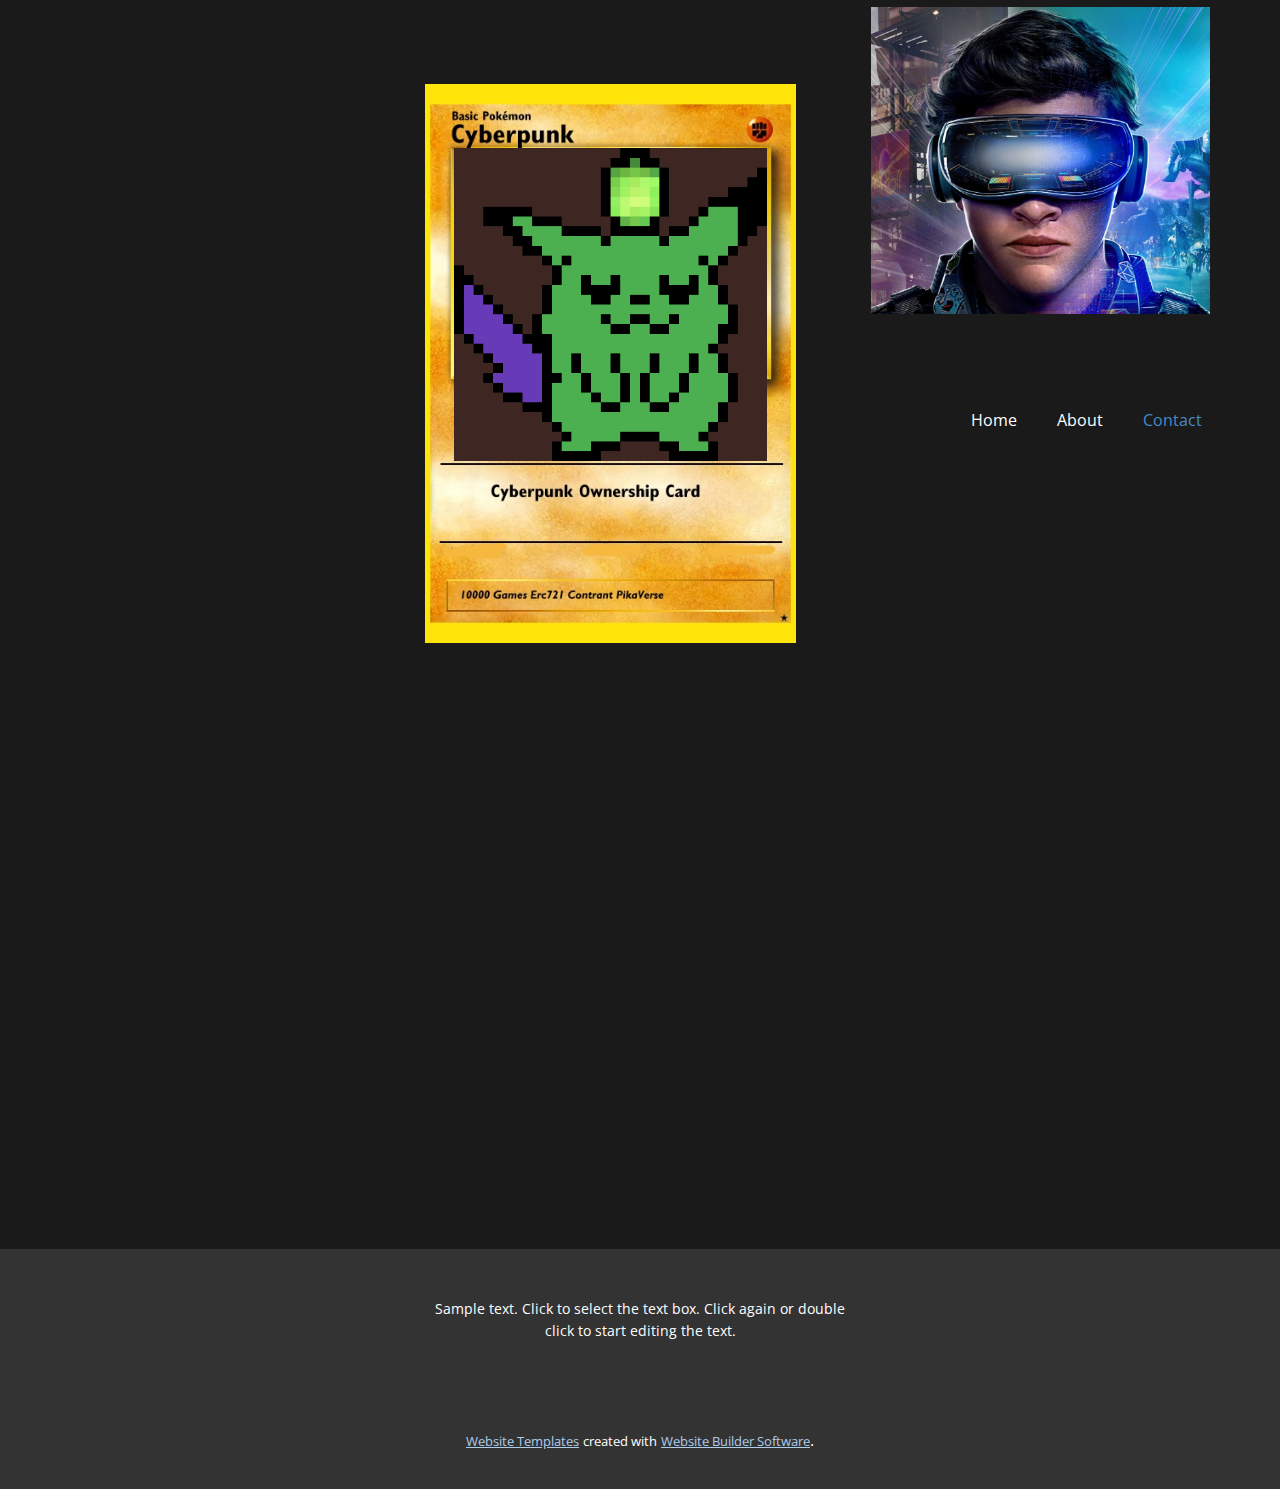
==== commit 5e499b1c: "Add files via upload" ====
--- a/Contact.html
+++ b/Contact.html
@@ -3,7 +3,7 @@
   <head>
     <meta name="viewport" content="width=device-width, initial-scale=1.0">
     <meta charset="utf-8">
-    <meta name="keywords" content="​enter the metaverse and feel the real game simulation">
+    <meta name="keywords" content="">
     <meta name="description" content="">
     <meta name="page_type" content="np-template-header-footer-from-plugin">
     <title>Contact</title>
@@ -23,7 +23,10 @@
     <meta property="og:title" content="Contact">
     <meta property="og:type" content="website">
   </head>
-  <body class="u-body"><header class="u-clearfix u-header u-header" id="sec-386a"><div class="u-clearfix u-sheet u-valign-bottom u-sheet-1">
+  <body class="u-body"><header class="u-clearfix u-grey-90 u-header u-header" id="sec-386a"><div class="u-clearfix u-sheet u-sheet-1">
+        <img class="u-image u-image-default u-image-1" src="images/42572.jpg" alt="" data-image-width="1600" data-image-height="901">
+        <img class="u-image u-image-default u-image-2" src="images/32171561.png" alt="" data-image-width="474" data-image-height="659">
+        <img class="u-image u-image-default u-preserve-proportions u-image-3" src="images/172.png" alt="" data-image-width="512" data-image-height="512">
         <nav class="u-menu u-menu-dropdown u-offcanvas u-menu-1">
           <div class="menu-collapse" style="font-size: 1rem; letter-spacing: 0px;">
             <a class="u-button-style u-custom-left-right-menu-spacing u-custom-padding-bottom u-custom-top-bottom-menu-spacing u-nav-link u-text-active-palette-1-base u-text-hover-palette-2-base" href="#">
@@ -52,14 +55,6 @@
             <div class="u-black u-menu-overlay u-opacity u-opacity-70"></div>
           </div>
         </nav>
-        <h1 class="u-text u-text-body-alt-color u-text-1"> enter the metaverse and feel the real game simulation<br>
-          <br>
-          <br>
-          <br>
-          <br>
-          <br>
-          <br>
-        </h1>
       </div></header> 
     
     
--- a/nicepage.css
+++ b/nicepage.css
@@ -20998,12 +20998,12 @@
 .u-container-layout.u-color-1-dark-3:before,
 .u-table-alt-color-1-dark-3 tr:nth-child(even) {
   color: #ffffff;
-  background-color: #292d33;
+  background-color: #292e33;
 }
 .u-button-style.u-color-1-dark-3,
 .u-button-style.u-color-1-dark-3[class*="u-border-"] {
   color: #ffffff !important;
-  background-color: #292d33 !important;
+  background-color: #292e33 !important;
 }
 .u-button-style.u-color-1-dark-3:hover,
 .u-button-style.u-color-1-dark-3[class*="u-border-"]:hover,
@@ -21039,10 +21039,10 @@
 li.active > a.u-button-style.u-button-style.u-active-color-1-dark-3,
 li.active > a.u-button-style.u-button-style.u-active-color-1-dark-3[class*="u-border-"] {
   color: #ffffff !important;
-  background-color: #292d33 !important;
+  background-color: #292e33 !important;
 }
 a.u-link.u-hover-color-1-dark-3:hover {
-  color: #292d33 !important;
+  color: #292e33 !important;
 }
 .u-color-1-dark-2,
 .u-body.u-color-1-dark-2,
@@ -21050,12 +21050,12 @@
 .u-container-layout.u-color-1-dark-2:before,
 .u-table-alt-color-1-dark-2 tr:nth-child(even) {
   color: #ffffff;
-  background-color: #555c66;
+  background-color: #425465;
 }
 .u-button-style.u-color-1-dark-2,
 .u-button-style.u-color-1-dark-2[class*="u-border-"] {
   color: #ffffff !important;
-  background-color: #555c66 !important;
+  background-color: #425465 !important;
 }
 .u-button-style.u-color-1-dark-2:hover,
 .u-button-style.u-color-1-dark-2[class*="u-border-"]:hover,
@@ -21068,7 +21068,7 @@
 li.active > .u-button-style.u-button-style.u-color-1-dark-2,
 li.active > .u-button-style.u-button-style.u-color-1-dark-2[class*="u-border-"] {
   color: #ffffff !important;
-  background-color: #4d535c !important;
+  background-color: #3b4c5b !important;
 }
 .u-hover-color-1-dark-2:hover,
 .u-hover-color-1-dark-2[class*="u-border-"]:hover,
@@ -21091,10 +21091,10 @@
 li.active > a.u-button-style.u-button-style.u-active-color-1-dark-2,
 li.active > a.u-button-style.u-button-style.u-active-color-1-dark-2[class*="u-border-"] {
   color: #ffffff !important;
-  background-color: #555c66 !important;
+  background-color: #425465 !important;
 }
 a.u-link.u-hover-color-1-dark-2:hover {
-  color: #555c66 !important;
+  color: #425465 !important;
 }
 .u-color-1-dark-1,
 .u-body.u-color-1-dark-1,
@@ -21102,12 +21102,12 @@
 .u-container-layout.u-color-1-dark-1:before,
 .u-table-alt-color-1-dark-1 tr:nth-child(even) {
   color: #ffffff;
-  background-color: #858e99;
+  background-color: #4c7397;
 }
 .u-button-style.u-color-1-dark-1,
 .u-button-style.u-color-1-dark-1[class*="u-border-"] {
   color: #ffffff !important;
-  background-color: #858e99 !important;
+  background-color: #4c7397 !important;
 }
 .u-button-style.u-color-1-dark-1:hover,
 .u-button-style.u-color-1-dark-1[class*="u-border-"]:hover,
@@ -21120,7 +21120,7 @@
 li.active > .u-button-style.u-button-style.u-color-1-dark-1,
 li.active > .u-button-style.u-button-style.u-color-1-dark-1[class*="u-border-"] {
   color: #ffffff !important;
-  background-color: #75808c !important;
+  background-color: #446888 !important;
 }
 .u-hover-color-1-dark-1:hover,
 .u-hover-color-1-dark-1[class*="u-border-"]:hover,
@@ -21143,23 +21143,23 @@
 li.active > a.u-button-style.u-button-style.u-active-color-1-dark-1,
 li.active > a.u-button-style.u-button-style.u-active-color-1-dark-1[class*="u-border-"] {
   color: #ffffff !important;
-  background-color: #858e99 !important;
+  background-color: #4c7397 !important;
 }
 a.u-link.u-hover-color-1-dark-1:hover {
-  color: #858e99 !important;
+  color: #4c7397 !important;
 }
 .u-color-1,
 .u-body.u-color-1,
 .u-container-style.u-color-1:before,
 .u-container-layout.u-color-1:before,
 .u-table-alt-color-1 tr:nth-child(even) {
-  color: #111111;
-  background-color: #b9c1cc;
+  color: #ffffff;
+  background-color: #478ac9;
 }
 .u-button-style.u-color-1,
 .u-button-style.u-color-1[class*="u-border-"] {
-  color: #111111 !important;
-  background-color: #b9c1cc !important;
+  color: #ffffff !important;
+  background-color: #478ac9 !important;
 }
 .u-button-style.u-color-1:hover,
 .u-button-style.u-color-1[class*="u-border-"]:hover,
@@ -21171,8 +21171,8 @@
 .u-button-style.u-button-style.u-color-1[class*="u-border-"].active,
 li.active > .u-button-style.u-button-style.u-color-1,
 li.active > .u-button-style.u-button-style.u-color-1[class*="u-border-"] {
-  color: #111111 !important;
-  background-color: #a2adbc !important;
+  color: #ffffff !important;
+  background-color: #387cbd !important;
 }
 .u-hover-color-1:hover,
 .u-hover-color-1[class*="u-border-"]:hover,
@@ -21194,24 +21194,24 @@
 a.u-button-style.u-button-style.active > .u-active-color-1[class*="u-border-"],
 li.active > a.u-button-style.u-button-style.u-active-color-1,
 li.active > a.u-button-style.u-button-style.u-active-color-1[class*="u-border-"] {
-  color: #111111 !important;
-  background-color: #b9c1cc !important;
+  color: #ffffff !important;
+  background-color: #478ac9 !important;
 }
 a.u-link.u-hover-color-1:hover {
-  color: #b9c1cc !important;
+  color: #478ac9 !important;
 }
 .u-color-1-light-1,
 .u-body.u-color-1-light-1,
 .u-container-style.u-color-1-light-1:before,
 .u-container-layout.u-color-1-light-1:before,
 .u-table-alt-color-1-light-1 tr:nth-child(even) {
-  color: #111111;
-  background-color: #ccd3db;
+  color: #ffffff;
+  background-color: #77aad9;
 }
 .u-button-style.u-color-1-light-1,
 .u-button-style.u-color-1-light-1[class*="u-border-"] {
-  color: #111111 !important;
-  background-color: #ccd3db !important;
+  color: #ffffff !important;
+  background-color: #77aad9 !important;
 }
 .u-button-style.u-color-1-light-1:hover,
 .u-button-style.u-color-1-light-1[class*="u-border-"]:hover,
@@ -21223,8 +21223,8 @@
 .u-button-style.u-button-style.u-color-1-light-1[class*="u-border-"].active,
 li.active > .u-button-style.u-button-style.u-color-1-light-1,
 li.active > .u-button-style.u-button-style.u-color-1-light-1[class*="u-border-"] {
-  color: #111111 !important;
-  background-color: #b3bec9 !important;
+  color: #ffffff !important;
+  background-color: #5d9ad2 !important;
 }
 .u-hover-color-1-light-1:hover,
 .u-hover-color-1-light-1[class*="u-border-"]:hover,
@@ -21246,11 +21246,11 @@
 a.u-button-style.u-button-style.active > .u-active-color-1-light-1[class*="u-border-"],
 li.active > a.u-button-style.u-button-style.u-active-color-1-light-1,
 li.active > a.u-button-style.u-button-style.u-active-color-1-light-1[class*="u-border-"] {
-  color: #111111 !important;
-  background-color: #ccd3db !important;
+  color: #ffffff !important;
+  background-color: #77aad9 !important;
 }
 a.u-link.u-hover-color-1-light-1:hover {
-  color: #ccd3db !important;
+  color: #77aad9 !important;
 }
 .u-color-1-light-2,
 .u-body.u-color-1-light-2,
@@ -21258,12 +21258,12 @@
 .u-container-layout.u-color-1-light-2:before,
 .u-table-alt-color-1-light-2 tr:nth-child(even) {
   color: #111111;
-  background-color: #e0e5eb;
+  background-color: #adcce9;
 }
 .u-button-style.u-color-1-light-2,
 .u-button-style.u-color-1-light-2[class*="u-border-"] {
   color: #111111 !important;
-  background-color: #e0e5eb !important;
+  background-color: #adcce9 !important;
 }
 .u-button-style.u-color-1-light-2:hover,
 .u-button-style.u-color-1-light-2[class*="u-border-"]:hover,
@@ -21276,7 +21276,7 @@
 li.active > .u-button-style.u-button-style.u-color-1-light-2,
 li.active > .u-button-style.u-button-style.u-color-1-light-2[class*="u-border-"] {
   color: #111111 !important;
-  background-color: #c4ced9 !important;
+  background-color: #8db8e0 !important;
 }
 .u-hover-color-1-light-2:hover,
 .u-hover-color-1-light-2[class*="u-border-"]:hover,
@@ -21299,10 +21299,10 @@
 li.active > a.u-button-style.u-button-style.u-active-color-1-light-2,
 li.active > a.u-button-style.u-button-style.u-active-color-1-light-2[class*="u-border-"] {
   color: #111111 !important;
-  background-color: #e0e5eb !important;
+  background-color: #adcce9 !important;
 }
 a.u-link.u-hover-color-1-light-2:hover {
-  color: #e0e5eb !important;
+  color: #adcce9 !important;
 }
 .u-color-1-light-3,
 .u-body.u-color-1-light-3,
@@ -21310,12 +21310,12 @@
 .u-container-layout.u-color-1-light-3:before,
 .u-table-alt-color-1-light-3 tr:nth-child(even) {
   color: #111111;
-  background-color: #f5f7fa;
+  background-color: #e9f2fa;
 }
 .u-button-style.u-color-1-light-3,
 .u-button-style.u-color-1-light-3[class*="u-border-"] {
   color: #111111 !important;
-  background-color: #f5f7fa !important;
+  background-color: #e9f2fa !important;
 }
 .u-button-style.u-color-1-light-3:hover,
 .u-button-style.u-color-1-light-3[class*="u-border-"]:hover,
@@ -21328,7 +21328,7 @@
 li.active > .u-button-style.u-button-style.u-color-1-light-3,
 li.active > .u-button-style.u-button-style.u-color-1-light-3[class*="u-border-"] {
   color: #111111 !important;
-  background-color: #d4dde9 !important;
+  background-color: #c2dbf1 !important;
 }
 .u-hover-color-1-light-3:hover,
 .u-hover-color-1-light-3[class*="u-border-"]:hover,
@@ -21351,23 +21351,23 @@
 li.active > a.u-button-style.u-button-style.u-active-color-1-light-3,
 li.active > a.u-button-style.u-button-style.u-active-color-1-light-3[class*="u-border-"] {
   color: #111111 !important;
-  background-color: #f5f7fa !important;
+  background-color: #e9f2fa !important;
 }
 a.u-link.u-hover-color-1-light-3:hover {
-  color: #f5f7fa !important;
+  color: #e9f2fa !important;
 }
 .u-color-1-base,
 .u-body.u-color-1-base,
 .u-container-style.u-color-1-base:before,
 .u-container-layout.u-color-1-base:before,
 .u-table-alt-color-1-base tr:nth-child(even) {
-  color: #111111;
-  background-color: #b9c1cc;
+  color: #ffffff;
+  background-color: #478ac9;
 }
 .u-button-style.u-color-1-base,
 .u-button-style.u-color-1-base[class*="u-border-"] {
-  color: #111111 !important;
-  background-color: #b9c1cc !important;
+  color: #ffffff !important;
+  background-color: #478ac9 !important;
 }
 .u-button-style.u-color-1-base:hover,
 .u-button-style.u-color-1-base[class*="u-border-"]:hover,
@@ -21379,8 +21379,8 @@
 .u-button-style.u-button-style.u-color-1-base[class*="u-border-"].active,
 li.active > .u-button-style.u-button-style.u-color-1-base,
 li.active > .u-button-style.u-button-style.u-color-1-base[class*="u-border-"] {
-  color: #111111 !important;
-  background-color: #a2adbc !important;
+  color: #ffffff !important;
+  background-color: #387cbd !important;
 }
 .u-hover-color-1-base:hover,
 .u-hover-color-1-base[class*="u-border-"]:hover,
@@ -21402,11 +21402,11 @@
 a.u-button-style.u-button-style.active > .u-active-color-1-base[class*="u-border-"],
 li.active > a.u-button-style.u-button-style.u-active-color-1-base,
 li.active > a.u-button-style.u-button-style.u-active-color-1-base[class*="u-border-"] {
-  color: #111111 !important;
-  background-color: #b9c1cc !important;
+  color: #ffffff !important;
+  background-color: #478ac9 !important;
 }
 a.u-link.u-hover-color-1-base:hover {
-  color: #b9c1cc !important;
+  color: #478ac9 !important;
 }
 .u-color-2-dark-3,
 .u-body.u-color-2-dark-3,
@@ -21414,12 +21414,12 @@
 .u-container-layout.u-color-2-dark-3:before,
 .u-table-alt-color-2-dark-3 tr:nth-child(even) {
   color: #ffffff;
-  background-color: #292e33;
+  background-color: #332929;
 }
 .u-button-style.u-color-2-dark-3,
 .u-button-style.u-color-2-dark-3[class*="u-border-"] {
   color: #ffffff !important;
-  background-color: #292e33 !important;
+  background-color: #332929 !important;
 }
 .u-button-style.u-color-2-dark-3:hover,
 .u-button-style.u-color-2-dark-3[class*="u-border-"]:hover,
@@ -21432,7 +21432,7 @@
 li.active > .u-button-style.u-button-style.u-color-2-dark-3,
 li.active > .u-button-style.u-button-style.u-color-2-dark-3[class*="u-border-"] {
   color: #ffffff !important;
-  background-color: #25292e !important;
+  background-color: #2e2525 !important;
 }
 .u-hover-color-2-dark-3:hover,
 .u-hover-color-2-dark-3[class*="u-border-"]:hover,
@@ -21455,10 +21455,10 @@
 li.active > a.u-button-style.u-button-style.u-active-color-2-dark-3,
 li.active > a.u-button-style.u-button-style.u-active-color-2-dark-3[class*="u-border-"] {
   color: #ffffff !important;
-  background-color: #292e33 !important;
+  background-color: #332929 !important;
 }
 a.u-link.u-hover-color-2-dark-3:hover {
-  color: #292e33 !important;
+  color: #332929 !important;
 }
 .u-color-2-dark-2,
 .u-body.u-color-2-dark-2,
@@ -21466,12 +21466,12 @@
 .u-container-layout.u-color-2-dark-2:before,
 .u-table-alt-color-2-dark-2 tr:nth-child(even) {
   color: #ffffff;
-  background-color: #425465;
+  background-color: #6b4748;
 }
 .u-button-style.u-color-2-dark-2,
 .u-button-style.u-color-2-dark-2[class*="u-border-"] {
   color: #ffffff !important;
-  background-color: #425465 !important;
+  background-color: #6b4748 !important;
 }
 .u-button-style.u-color-2-dark-2:hover,
 .u-button-style.u-color-2-dark-2[class*="u-border-"]:hover,
@@ -21484,7 +21484,7 @@
 li.active > .u-button-style.u-button-style.u-color-2-dark-2,
 li.active > .u-button-style.u-button-style.u-color-2-dark-2[class*="u-border-"] {
   color: #ffffff !important;
-  background-color: #3b4c5b !important;
+  background-color: #604041 !important;
 }
 .u-hover-color-2-dark-2:hover,
 .u-hover-color-2-dark-2[class*="u-border-"]:hover,
@@ -21507,10 +21507,10 @@
 li.active > a.u-button-style.u-button-style.u-active-color-2-dark-2,
 li.active > a.u-button-style.u-button-style.u-active-color-2-dark-2[class*="u-border-"] {
   color: #ffffff !important;
-  background-color: #425465 !important;
+  background-color: #6b4748 !important;
 }
 a.u-link.u-hover-color-2-dark-2:hover {
-  color: #425465 !important;
+  color: #6b4748 !important;
 }
 .u-color-2-dark-1,
 .u-body.u-color-2-dark-1,
@@ -21518,12 +21518,12 @@
 .u-container-layout.u-color-2-dark-1:before,
 .u-table-alt-color-2-dark-1 tr:nth-child(even) {
   color: #ffffff;
-  background-color: #4c7397;
+  background-color: #a35559;
 }
 .u-button-style.u-color-2-dark-1,
 .u-button-style.u-color-2-dark-1[class*="u-border-"] {
   color: #ffffff !important;
-  background-color: #4c7397 !important;
+  background-color: #a35559 !important;
 }
 .u-button-style.u-color-2-dark-1:hover,
 .u-button-style.u-color-2-dark-1[class*="u-border-"]:hover,
@@ -21536,7 +21536,7 @@
 li.active > .u-button-style.u-button-style.u-color-2-dark-1,
 li.active > .u-button-style.u-button-style.u-color-2-dark-1[class*="u-border-"] {
   color: #ffffff !important;
-  background-color: #446888 !important;
+  background-color: #934c50 !important;
 }
 .u-hover-color-2-dark-1:hover,
 .u-hover-color-2-dark-1[class*="u-border-"]:hover,
@@ -21559,10 +21559,10 @@
 li.active > a.u-button-style.u-button-style.u-active-color-2-dark-1,
 li.active > a.u-button-style.u-button-style.u-active-color-2-dark-1[class*="u-border-"] {
   color: #ffffff !important;
-  background-color: #4c7397 !important;
+  background-color: #a35559 !important;
 }
 a.u-link.u-hover-color-2-dark-1:hover {
-  color: #4c7397 !important;
+  color: #a35559 !important;
 }
 .u-color-2,
 .u-body.u-color-2,
@@ -21570,12 +21570,12 @@
 .u-container-layout.u-color-2:before,
 .u-table-alt-color-2 tr:nth-child(even) {
   color: #ffffff;
-  background-color: #478ac9;
+  background-color: #db545a;
 }
 .u-button-style.u-color-2,
 .u-button-style.u-color-2[class*="u-border-"] {
   color: #ffffff !important;
-  background-color: #478ac9 !important;
+  background-color: #db545a !important;
 }
 .u-button-style.u-color-2:hover,
 .u-button-style.u-color-2[class*="u-border-"]:hover,
@@ -21588,7 +21588,7 @@
 li.active > .u-button-style.u-button-style.u-color-2,
 li.active > .u-button-style.u-button-style.u-color-2[class*="u-border-"] {
   color: #ffffff !important;
-  background-color: #387cbd !important;
+  background-color: #d63b42 !important;
 }
 .u-hover-color-2:hover,
 .u-hover-color-2[class*="u-border-"]:hover,
@@ -21611,10 +21611,10 @@
 li.active > a.u-button-style.u-button-style.u-active-color-2,
 li.active > a.u-button-style.u-button-style.u-active-color-2[class*="u-border-"] {
   color: #ffffff !important;
-  background-color: #478ac9 !important;
+  background-color: #db545a !important;
 }
 a.u-link.u-hover-color-2:hover {
-  color: #478ac9 !important;
+  color: #db545a !important;
 }
 .u-color-2-light-1,
 .u-body.u-color-2-light-1,
@@ -21622,12 +21622,12 @@
 .u-container-layout.u-color-2-light-1:before,
 .u-table-alt-color-2-light-1 tr:nth-child(even) {
   color: #ffffff;
-  background-color: #77aad9;
+  background-color: #e68387;
 }
 .u-button-style.u-color-2-light-1,
 .u-button-style.u-color-2-light-1[class*="u-border-"] {
   color: #ffffff !important;
-  background-color: #77aad9 !important;
+  background-color: #e68387 !important;
 }
 .u-button-style.u-color-2-light-1:hover,
 .u-button-style.u-color-2-light-1[class*="u-border-"]:hover,
@@ -21640,7 +21640,7 @@
 li.active > .u-button-style.u-button-style.u-color-2-light-1,
 li.active > .u-button-style.u-button-style.u-color-2-light-1[class*="u-border-"] {
   color: #ffffff !important;
-  background-color: #5d9ad2 !important;
+  background-color: #e0656a !important;
 }
 .u-hover-color-2-light-1:hover,
 .u-hover-color-2-light-1[class*="u-border-"]:hover,
@@ -21663,10 +21663,10 @@
 li.active > a.u-button-style.u-button-style.u-active-color-2-light-1,
 li.active > a.u-button-style.u-button-style.u-active-color-2-light-1[class*="u-border-"] {
   color: #ffffff !important;
-  background-color: #77aad9 !important;
+  background-color: #e68387 !important;
 }
 a.u-link.u-hover-color-2-light-1:hover {
-  color: #77aad9 !important;
+  color: #e68387 !important;
 }
 .u-color-2-light-2,
 .u-body.u-color-2-light-2,
@@ -21674,12 +21674,12 @@
 .u-container-layout.u-color-2-light-2:before,
 .u-table-alt-color-2-light-2 tr:nth-child(even) {
   color: #111111;
-  background-color: #adcce9;
+  background-color: #f1b5b8;
 }
 .u-button-style.u-color-2-light-2,
 .u-button-style.u-color-2-light-2[class*="u-border-"] {
   color: #111111 !important;
-  background-color: #adcce9 !important;
+  background-color: #f1b5b8 !important;
 }
 .u-button-style.u-color-2-light-2:hover,
 .u-button-style.u-color-2-light-2[class*="u-border-"]:hover,
@@ -21692,7 +21692,7 @@
 li.active > .u-button-style.u-button-style.u-color-2-light-2,
 li.active > .u-button-style.u-button-style.u-color-2-light-2[class*="u-border-"] {
   color: #111111 !important;
-  background-color: #8db8e0 !important;
+  background-color: #ea9296 !important;
 }
 .u-hover-color-2-light-2:hover,
 .u-hover-color-2-light-2[class*="u-border-"]:hover,
@@ -21715,10 +21715,10 @@
 li.active > a.u-button-style.u-button-style.u-active-color-2-light-2,
 li.active > a.u-button-style.u-button-style.u-active-color-2-light-2[class*="u-border-"] {
   color: #111111 !important;
-  background-color: #adcce9 !important;
+  background-color: #f1b5b8 !important;
 }
 a.u-link.u-hover-color-2-light-2:hover {
-  color: #adcce9 !important;
+  color: #f1b5b8 !important;
 }
 .u-color-2-light-3,
 .u-body.u-color-2-light-3,
@@ -21726,12 +21726,12 @@
 .u-container-layout.u-color-2-light-3:before,
 .u-table-alt-color-2-light-3 tr:nth-child(even) {
   color: #111111;
-  background-color: #e9f2fa;
+  background-color: #fbeced;
 }
 .u-button-style.u-color-2-light-3,
 .u-button-style.u-color-2-light-3[class*="u-border-"] {
   color: #111111 !important;
-  background-color: #e9f2fa !important;
+  background-color: #fbeced !important;
 }
 .u-button-style.u-color-2-light-3:hover,
 .u-button-style.u-color-2-light-3[class*="u-border-"]:hover,
@@ -21744,7 +21744,7 @@
 li.active > .u-button-style.u-button-style.u-color-2-light-3,
 li.active > .u-button-style.u-button-style.u-color-2-light-3[class*="u-border-"] {
   color: #111111 !important;
-  background-color: #c2dbf1 !important;
+  background-color: #f3c4c7 !important;
 }
 .u-hover-color-2-light-3:hover,
 .u-hover-color-2-light-3[class*="u-border-"]:hover,
@@ -21767,10 +21767,10 @@
 li.active > a.u-button-style.u-button-style.u-active-color-2-light-3,
 li.active > a.u-button-style.u-button-style.u-active-color-2-light-3[class*="u-border-"] {
   color: #111111 !important;
-  background-color: #e9f2fa !important;
+  background-color: #fbeced !important;
 }
 a.u-link.u-hover-color-2-light-3:hover {
-  color: #e9f2fa !important;
+  color: #fbeced !important;
 }
 .u-color-2-base,
 .u-body.u-color-2-base,
@@ -21778,12 +21778,12 @@
 .u-container-layout.u-color-2-base:before,
 .u-table-alt-color-2-base tr:nth-child(even) {
   color: #ffffff;
-  background-color: #478ac9;
+  background-color: #db545a;
 }
 .u-button-style.u-color-2-base,
 .u-button-style.u-color-2-base[class*="u-border-"] {
   color: #ffffff !important;
-  background-color: #478ac9 !important;
+  background-color: #db545a !important;
 }
 .u-button-style.u-color-2-base:hover,
 .u-button-style.u-color-2-base[class*="u-border-"]:hover,
@@ -21796,7 +21796,7 @@
 li.active > .u-button-style.u-button-style.u-color-2-base,
 li.active > .u-button-style.u-button-style.u-color-2-base[class*="u-border-"] {
   color: #ffffff !important;
-  background-color: #387cbd !important;
+  background-color: #d63b42 !important;
 }
 .u-hover-color-2-base:hover,
 .u-hover-color-2-base[class*="u-border-"]:hover,
@@ -21819,10 +21819,10 @@
 li.active > a.u-button-style.u-button-style.u-active-color-2-base,
 li.active > a.u-button-style.u-button-style.u-active-color-2-base[class*="u-border-"] {
   color: #ffffff !important;
-  background-color: #478ac9 !important;
+  background-color: #db545a !important;
 }
 a.u-link.u-hover-color-2-base:hover {
-  color: #478ac9 !important;
+  color: #db545a !important;
 }
 .u-color-3-dark-3,
 .u-body.u-color-3-dark-3,
@@ -21830,12 +21830,12 @@
 .u-container-layout.u-color-3-dark-3:before,
 .u-table-alt-color-3-dark-3 tr:nth-child(even) {
   color: #ffffff;
-  background-color: #332929;
+  background-color: #333129;
 }
 .u-button-style.u-color-3-dark-3,
 .u-button-style.u-color-3-dark-3[class*="u-border-"] {
   color: #ffffff !important;
-  background-color: #332929 !important;
+  background-color: #333129 !important;
 }
 .u-button-style.u-color-3-dark-3:hover,
 .u-button-style.u-color-3-dark-3[class*="u-border-"]:hover,
@@ -21848,7 +21848,7 @@
 li.active > .u-button-style.u-button-style.u-color-3-dark-3,
 li.active > .u-button-style.u-button-style.u-color-3-dark-3[class*="u-border-"] {
   color: #ffffff !important;
-  background-color: #2e2525 !important;
+  background-color: #2e2c25 !important;
 }
 .u-hover-color-3-dark-3:hover,
 .u-hover-color-3-dark-3[class*="u-border-"]:hover,
@@ -21871,10 +21871,10 @@
 li.active > a.u-button-style.u-button-style.u-active-color-3-dark-3,
 li.active > a.u-button-style.u-button-style.u-active-color-3-dark-3[class*="u-border-"] {
   color: #ffffff !important;
-  background-color: #332929 !important;
+  background-color: #333129 !important;
 }
 a.u-link.u-hover-color-3-dark-3:hover {
-  color: #332929 !important;
+  color: #333129 !important;
 }
 .u-color-3-dark-2,
 .u-body.u-color-3-dark-2,
@@ -21882,12 +21882,12 @@
 .u-container-layout.u-color-3-dark-2:before,
 .u-table-alt-color-3-dark-2 tr:nth-child(even) {
   color: #ffffff;
-  background-color: #6b4748;
+  background-color: #72683f;
 }
 .u-button-style.u-color-3-dark-2,
 .u-button-style.u-color-3-dark-2[class*="u-border-"] {
   color: #ffffff !important;
-  background-color: #6b4748 !important;
+  background-color: #72683f !important;
 }
 .u-button-style.u-color-3-dark-2:hover,
 .u-button-style.u-color-3-dark-2[class*="u-border-"]:hover,
@@ -21900,7 +21900,7 @@
 li.active > .u-button-style.u-button-style.u-color-3-dark-2,
 li.active > .u-button-style.u-button-style.u-color-3-dark-2[class*="u-border-"] {
   color: #ffffff !important;
-  background-color: #604041 !important;
+  background-color: #675e39 !important;
 }
 .u-hover-color-3-dark-2:hover,
 .u-hover-color-3-dark-2[class*="u-border-"]:hover,
@@ -21923,10 +21923,10 @@
 li.active > a.u-button-style.u-button-style.u-active-color-3-dark-2,
 li.active > a.u-button-style.u-button-style.u-active-color-3-dark-2[class*="u-border-"] {
   color: #ffffff !important;
-  background-color: #6b4748 !important;
+  background-color: #72683f !important;
 }
 a.u-link.u-hover-color-3-dark-2:hover {
-  color: #6b4748 !important;
+  color: #72683f !important;
 }
 .u-color-3-dark-1,
 .u-body.u-color-3-dark-1,
@@ -21934,12 +21934,12 @@
 .u-container-layout.u-color-3-dark-1:before,
 .u-table-alt-color-3-dark-1 tr:nth-child(even) {
   color: #ffffff;
-  background-color: #a35559;
+  background-color: #b29a36;
 }
 .u-button-style.u-color-3-dark-1,
 .u-button-style.u-color-3-dark-1[class*="u-border-"] {
   color: #ffffff !important;
-  background-color: #a35559 !important;
+  background-color: #b29a36 !important;
 }
 .u-button-style.u-color-3-dark-1:hover,
 .u-button-style.u-color-3-dark-1[class*="u-border-"]:hover,
@@ -21952,7 +21952,7 @@
 li.active > .u-button-style.u-button-style.u-color-3-dark-1,
 li.active > .u-button-style.u-button-style.u-color-3-dark-1[class*="u-border-"] {
   color: #ffffff !important;
-  background-color: #934c50 !important;
+  background-color: #a08b31 !important;
 }
 .u-hover-color-3-dark-1:hover,
 .u-hover-color-3-dark-1[class*="u-border-"]:hover,
@@ -21975,23 +21975,23 @@
 li.active > a.u-button-style.u-button-style.u-active-color-3-dark-1,
 li.active > a.u-button-style.u-button-style.u-active-color-3-dark-1[class*="u-border-"] {
   color: #ffffff !important;
-  background-color: #a35559 !important;
+  background-color: #b29a36 !important;
 }
 a.u-link.u-hover-color-3-dark-1:hover {
-  color: #a35559 !important;
+  color: #b29a36 !important;
 }
 .u-color-3,
 .u-body.u-color-3,
 .u-container-style.u-color-3:before,
 .u-container-layout.u-color-3:before,
 .u-table-alt-color-3 tr:nth-child(even) {
-  color: #ffffff;
-  background-color: #db545a;
+  color: #111111;
+  background-color: #f1c50e;
 }
 .u-button-style.u-color-3,
 .u-button-style.u-color-3[class*="u-border-"] {
-  color: #ffffff !important;
-  background-color: #db545a !important;
+  color: #111111 !important;
+  background-color: #f1c50e !important;
 }
 .u-button-style.u-color-3:hover,
 .u-button-style.u-color-3[class*="u-border-"]:hover,
@@ -22003,8 +22003,8 @@
 .u-button-style.u-button-style.u-color-3[class*="u-border-"].active,
 li.active > .u-button-style.u-button-style.u-color-3,
 li.active > .u-button-style.u-button-style.u-color-3[class*="u-border-"] {
-  color: #ffffff !important;
-  background-color: #d63b42 !important;
+  color: #111111 !important;
+  background-color: #d9b10d !important;
 }
 .u-hover-color-3:hover,
 .u-hover-color-3[class*="u-border-"]:hover,
@@ -22026,24 +22026,24 @@
 a.u-button-style.u-button-style.active > .u-active-color-3[class*="u-border-"],
 li.active > a.u-button-style.u-button-style.u-active-color-3,
 li.active > a.u-button-style.u-button-style.u-active-color-3[class*="u-border-"] {
-  color: #ffffff !important;
-  background-color: #db545a !important;
+  color: #111111 !important;
+  background-color: #f1c50e !important;
 }
 a.u-link.u-hover-color-3:hover {
-  color: #db545a !important;
+  color: #f1c50e !important;
 }
 .u-color-3-light-1,
 .u-body.u-color-3-light-1,
 .u-container-style.u-color-3-light-1:before,
 .u-container-layout.u-color-3-light-1:before,
 .u-table-alt-color-3-light-1 tr:nth-child(even) {
-  color: #ffffff;
-  background-color: #e68387;
+  color: #111111;
+  background-color: #f5d654;
 }
 .u-button-style.u-color-3-light-1,
 .u-button-style.u-color-3-light-1[class*="u-border-"] {
-  color: #ffffff !important;
-  background-color: #e68387 !important;
+  color: #111111 !important;
+  background-color: #f5d654 !important;
 }
 .u-button-style.u-color-3-light-1:hover,
 .u-button-style.u-color-3-light-1[class*="u-border-"]:hover,
@@ -22055,8 +22055,8 @@
 .u-button-style.u-button-style.u-color-3-light-1[class*="u-border-"].active,
 li.active > .u-button-style.u-button-style.u-color-3-light-1,
 li.active > .u-button-style.u-button-style.u-color-3-light-1[class*="u-border-"] {
-  color: #ffffff !important;
-  background-color: #e0656a !important;
+  color: #111111 !important;
+  background-color: #f3cf35 !important;
 }
 .u-hover-color-3-light-1:hover,
 .u-hover-color-3-light-1[class*="u-border-"]:hover,
@@ -22078,11 +22078,11 @@
 a.u-button-style.u-button-style.active > .u-active-color-3-light-1[class*="u-border-"],
 li.active > a.u-button-style.u-button-style.u-active-color-3-light-1,
 li.active > a.u-button-style.u-button-style.u-active-color-3-light-1[class*="u-border-"] {
-  color: #ffffff !important;
-  background-color: #e68387 !important;
+  color: #111111 !important;
+  background-color: #f5d654 !important;
 }
 a.u-link.u-hover-color-3-light-1:hover {
-  color: #e68387 !important;
+  color: #f5d654 !important;
 }
 .u-color-3-light-2,
 .u-body.u-color-3-light-2,
@@ -22090,12 +22090,12 @@
 .u-container-layout.u-color-3-light-2:before,
 .u-table-alt-color-3-light-2 tr:nth-child(even) {
   color: #111111;
-  background-color: #f1b5b8;
+  background-color: #f9e79b;
 }
 .u-button-style.u-color-3-light-2,
 .u-button-style.u-color-3-light-2[class*="u-border-"] {
   color: #111111 !important;
-  background-color: #f1b5b8 !important;
+  background-color: #f9e79b !important;
 }
 .u-button-style.u-color-3-light-2:hover,
 .u-button-style.u-color-3-light-2[class*="u-border-"]:hover,
@@ -22108,7 +22108,7 @@
 li.active > .u-button-style.u-button-style.u-color-3-light-2,
 li.active > .u-button-style.u-button-style.u-color-3-light-2[class*="u-border-"] {
   color: #111111 !important;
-  background-color: #ea9296 !important;
+  background-color: #f7de75 !important;
 }
 .u-hover-color-3-light-2:hover,
 .u-hover-color-3-light-2[class*="u-border-"]:hover,
@@ -22131,10 +22131,10 @@
 li.active > a.u-button-style.u-button-style.u-active-color-3-light-2,
 li.active > a.u-button-style.u-button-style.u-active-color-3-light-2[class*="u-border-"] {
   color: #111111 !important;
-  background-color: #f1b5b8 !important;
+  background-color: #f9e79b !important;
 }
 a.u-link.u-hover-color-3-light-2:hover {
-  color: #f1b5b8 !important;
+  color: #f9e79b !important;
 }
 .u-color-3-light-3,
 .u-body.u-color-3-light-3,
@@ -22142,12 +22142,12 @@
 .u-container-layout.u-color-3-light-3:before,
 .u-table-alt-color-3-light-3 tr:nth-child(even) {
   color: #111111;
-  background-color: #fbeced;
+  background-color: #fef9e6;
 }
 .u-button-style.u-color-3-light-3,
 .u-button-style.u-color-3-light-3[class*="u-border-"] {
   color: #111111 !important;
-  background-color: #fbeced !important;
+  background-color: #fef9e6 !important;
 }
 .u-button-style.u-color-3-light-3:hover,
 .u-button-style.u-color-3-light-3[class*="u-border-"]:hover,
@@ -22160,7 +22160,7 @@
 li.active > .u-button-style.u-button-style.u-color-3-light-3,
 li.active > .u-button-style.u-button-style.u-color-3-light-3[class*="u-border-"] {
   color: #111111 !important;
-  background-color: #f3c4c7 !important;
+  background-color: #fceeb7 !important;
 }
 .u-hover-color-3-light-3:hover,
 .u-hover-color-3-light-3[class*="u-border-"]:hover,
@@ -22183,23 +22183,23 @@
 li.active > a.u-button-style.u-button-style.u-active-color-3-light-3,
 li.active > a.u-button-style.u-button-style.u-active-color-3-light-3[class*="u-border-"] {
   color: #111111 !important;
-  background-color: #fbeced !important;
+  background-color: #fef9e6 !important;
 }
 a.u-link.u-hover-color-3-light-3:hover {
-  color: #fbeced !important;
+  color: #fef9e6 !important;
 }
 .u-color-3-base,
 .u-body.u-color-3-base,
 .u-container-style.u-color-3-base:before,
 .u-container-layout.u-color-3-base:before,
 .u-table-alt-color-3-base tr:nth-child(even) {
-  color: #ffffff;
-  background-color: #db545a;
+  color: #111111;
+  background-color: #f1c50e;
 }
 .u-button-style.u-color-3-base,
 .u-button-style.u-color-3-base[class*="u-border-"] {
-  color: #ffffff !important;
-  background-color: #db545a !important;
+  color: #111111 !important;
+  background-color: #f1c50e !important;
 }
 .u-button-style.u-color-3-base:hover,
 .u-button-style.u-color-3-base[class*="u-border-"]:hover,
@@ -22211,8 +22211,8 @@
 .u-button-style.u-button-style.u-color-3-base[class*="u-border-"].active,
 li.active > .u-button-style.u-button-style.u-color-3-base,
 li.active > .u-button-style.u-button-style.u-color-3-base[class*="u-border-"] {
-  color: #ffffff !important;
-  background-color: #d63b42 !important;
+  color: #111111 !important;
+  background-color: #d9b10d !important;
 }
 .u-hover-color-3-base:hover,
 .u-hover-color-3-base[class*="u-border-"]:hover,
@@ -22234,11 +22234,11 @@
 a.u-button-style.u-button-style.active > .u-active-color-3-base[class*="u-border-"],
 li.active > a.u-button-style.u-button-style.u-active-color-3-base,
 li.active > a.u-button-style.u-button-style.u-active-color-3-base[class*="u-border-"] {
-  color: #ffffff !important;
-  background-color: #db545a !important;
+  color: #111111 !important;
+  background-color: #f1c50e !important;
 }
 a.u-link.u-hover-color-3-base:hover {
-  color: #db545a !important;
+  color: #f1c50e !important;
 }
 .u-color-4-dark-3,
 .u-body.u-color-4-dark-3,
@@ -22246,12 +22246,12 @@
 .u-container-layout.u-color-4-dark-3:before,
 .u-table-alt-color-4-dark-3 tr:nth-child(even) {
   color: #ffffff;
-  background-color: #333129;
+  background-color: #293332;
 }
 .u-button-style.u-color-4-dark-3,
 .u-button-style.u-color-4-dark-3[class*="u-border-"] {
   color: #ffffff !important;
-  background-color: #333129 !important;
+  background-color: #293332 !important;
 }
 .u-button-style.u-color-4-dark-3:hover,
 .u-button-style.u-color-4-dark-3[class*="u-border-"]:hover,
@@ -22264,7 +22264,7 @@
 li.active > .u-button-style.u-button-style.u-color-4-dark-3,
 li.active > .u-button-style.u-button-style.u-color-4-dark-3[class*="u-border-"] {
   color: #ffffff !important;
-  background-color: #2e2c25 !important;
+  background-color: #252e2d !important;
 }
 .u-hover-color-4-dark-3:hover,
 .u-hover-color-4-dark-3[class*="u-border-"]:hover,
@@ -22287,10 +22287,10 @@
 li.active > a.u-button-style.u-button-style.u-active-color-4-dark-3,
 li.active > a.u-button-style.u-button-style.u-active-color-4-dark-3[class*="u-border-"] {
   color: #ffffff !important;
-  background-color: #333129 !important;
+  background-color: #293332 !important;
 }
 a.u-link.u-hover-color-4-dark-3:hover {
-  color: #333129 !important;
+  color: #293332 !important;
 }
 .u-color-4-dark-2,
 .u-body.u-color-4-dark-2,
@@ -22298,12 +22298,12 @@
 .u-container-layout.u-color-4-dark-2:before,
 .u-table-alt-color-4-dark-2 tr:nth-child(even) {
   color: #ffffff;
-  background-color: #72683f;
+  background-color: #41807c;
 }
 .u-button-style.u-color-4-dark-2,
 .u-button-style.u-color-4-dark-2[class*="u-border-"] {
   color: #ffffff !important;
-  background-color: #72683f !important;
+  background-color: #41807c !important;
 }
 .u-button-style.u-color-4-dark-2:hover,
 .u-button-style.u-color-4-dark-2[class*="u-border-"]:hover,
@@ -22316,7 +22316,7 @@
 li.active > .u-button-style.u-button-style.u-color-4-dark-2,
 li.active > .u-button-style.u-button-style.u-color-4-dark-2[class*="u-border-"] {
   color: #ffffff !important;
-  background-color: #675e39 !important;
+  background-color: #3a7370 !important;
 }
 .u-hover-color-4-dark-2:hover,
 .u-hover-color-4-dark-2[class*="u-border-"]:hover,
@@ -22339,10 +22339,10 @@
 li.active > a.u-button-style.u-button-style.u-active-color-4-dark-2,
 li.active > a.u-button-style.u-button-style.u-active-color-4-dark-2[class*="u-border-"] {
   color: #ffffff !important;
-  background-color: #72683f !important;
+  background-color: #41807c !important;
 }
 a.u-link.u-hover-color-4-dark-2:hover {
-  color: #72683f !important;
+  color: #41807c !important;
 }
 .u-color-4-dark-1,
 .u-body.u-color-4-dark-1,
@@ -22350,12 +22350,12 @@
 .u-container-layout.u-color-4-dark-1:before,
 .u-table-alt-color-4-dark-1 tr:nth-child(even) {
   color: #ffffff;
-  background-color: #b29a36;
+  background-color: #2cccc4;
 }
 .u-button-style.u-color-4-dark-1,
 .u-button-style.u-color-4-dark-1[class*="u-border-"] {
   color: #ffffff !important;
-  background-color: #b29a36 !important;
+  background-color: #2cccc4 !important;
 }
 .u-button-style.u-color-4-dark-1:hover,
 .u-button-style.u-color-4-dark-1[class*="u-border-"]:hover,
@@ -22368,7 +22368,7 @@
 li.active > .u-button-style.u-button-style.u-color-4-dark-1,
 li.active > .u-button-style.u-button-style.u-color-4-dark-1[class*="u-border-"] {
   color: #ffffff !important;
-  background-color: #a08b31 !important;
+  background-color: #28b8b0 !important;
 }
 .u-hover-color-4-dark-1:hover,
 .u-hover-color-4-dark-1[class*="u-border-"]:hover,
@@ -22391,10 +22391,10 @@
 li.active > a.u-button-style.u-button-style.u-active-color-4-dark-1,
 li.active > a.u-button-style.u-button-style.u-active-color-4-dark-1[class*="u-border-"] {
   color: #ffffff !important;
-  background-color: #b29a36 !important;
+  background-color: #2cccc4 !important;
 }
 a.u-link.u-hover-color-4-dark-1:hover {
-  color: #b29a36 !important;
+  color: #2cccc4 !important;
 }
 .u-color-4,
 .u-body.u-color-4,
@@ -22402,12 +22402,12 @@
 .u-container-layout.u-color-4:before,
 .u-table-alt-color-4 tr:nth-child(even) {
   color: #111111;
-  background-color: #f1c50e;
+  background-color: #3be8e0;
 }
 .u-button-style.u-color-4,
 .u-button-style.u-color-4[class*="u-border-"] {
   color: #111111 !important;
-  background-color: #f1c50e !important;
+  background-color: #3be8e0 !important;
 }
 .u-button-style.u-color-4:hover,
 .u-button-style.u-color-4[class*="u-border-"]:hover,
@@ -22420,7 +22420,7 @@
 li.active > .u-button-style.u-button-style.u-color-4,
 li.active > .u-button-style.u-button-style.u-color-4[class*="u-border-"] {
   color: #111111 !important;
-  background-color: #d9b10d !important;
+  background-color: #21e5dc !important;
 }
 .u-hover-color-4:hover,
 .u-hover-color-4[class*="u-border-"]:hover,
@@ -22443,10 +22443,10 @@
 li.active > a.u-button-style.u-button-style.u-active-color-4,
 li.active > a.u-button-style.u-button-style.u-active-color-4[class*="u-border-"] {
   color: #111111 !important;
-  background-color: #f1c50e !important;
+  background-color: #3be8e0 !important;
 }
 a.u-link.u-hover-color-4:hover {
-  color: #f1c50e !important;
+  color: #3be8e0 !important;
 }
 .u-color-4-light-1,
 .u-body.u-color-4-light-1,
@@ -22454,12 +22454,12 @@
 .u-container-layout.u-color-4-light-1:before,
 .u-table-alt-color-4-light-1 tr:nth-child(even) {
   color: #111111;
-  background-color: #f5d654;
+  background-color: #72efe9;
 }
 .u-button-style.u-color-4-light-1,
 .u-button-style.u-color-4-light-1[class*="u-border-"] {
   color: #111111 !important;
-  background-color: #f5d654 !important;
+  background-color: #72efe9 !important;
 }
 .u-button-style.u-color-4-light-1:hover,
 .u-button-style.u-color-4-light-1[class*="u-border-"]:hover,
@@ -22472,7 +22472,7 @@
 li.active > .u-button-style.u-button-style.u-color-4-light-1,
 li.active > .u-button-style.u-button-style.u-color-4-light-1[class*="u-border-"] {
   color: #111111 !important;
-  background-color: #f3cf35 !important;
+  background-color: #52ebe4 !important;
 }
 .u-hover-color-4-light-1:hover,
 .u-hover-color-4-light-1[class*="u-border-"]:hover,
@@ -22495,10 +22495,10 @@
 li.active > a.u-button-style.u-button-style.u-active-color-4-light-1,
 li.active > a.u-button-style.u-button-style.u-active-color-4-light-1[class*="u-border-"] {
   color: #111111 !important;
-  background-color: #f5d654 !important;
+  background-color: #72efe9 !important;
 }
 a.u-link.u-hover-color-4-light-1:hover {
-  color: #f5d654 !important;
+  color: #72efe9 !important;
 }
 .u-color-4-light-2,
 .u-body.u-color-4-light-2,
@@ -22506,12 +22506,12 @@
 .u-container-layout.u-color-4-light-2:before,
 .u-table-alt-color-4-light-2 tr:nth-child(even) {
   color: #111111;
-  background-color: #f9e79b;
+  background-color: #adf6f2;
 }
 .u-button-style.u-color-4-light-2,
 .u-button-style.u-color-4-light-2[class*="u-border-"] {
   color: #111111 !important;
-  background-color: #f9e79b !important;
+  background-color: #adf6f2 !important;
 }
 .u-button-style.u-color-4-light-2:hover,
 .u-button-style.u-color-4-light-2[class*="u-border-"]:hover,
@@ -22524,7 +22524,7 @@
 li.active > .u-button-style.u-button-style.u-color-4-light-2,
 li.active > .u-button-style.u-button-style.u-color-4-light-2[class*="u-border-"] {
   color: #111111 !important;
-  background-color: #f7de75 !important;
+  background-color: #87f2ec !important;
 }
 .u-hover-color-4-light-2:hover,
 .u-hover-color-4-light-2[class*="u-border-"]:hover,
@@ -22547,10 +22547,10 @@
 li.active > a.u-button-style.u-button-style.u-active-color-4-light-2,
 li.active > a.u-button-style.u-button-style.u-active-color-4-light-2[class*="u-border-"] {
   color: #111111 !important;
-  background-color: #f9e79b !important;
+  background-color: #adf6f2 !important;
 }
 a.u-link.u-hover-color-4-light-2:hover {
-  color: #f9e79b !important;
+  color: #adf6f2 !important;
 }
 .u-color-4-light-3,
 .u-body.u-color-4-light-3,
@@ -22558,12 +22558,12 @@
 .u-container-layout.u-color-4-light-3:before,
 .u-table-alt-color-4-light-3 tr:nth-child(even) {
   color: #111111;
-  background-color: #fef9e6;
+  background-color: #eafdfc;
 }
 .u-button-style.u-color-4-light-3,
 .u-button-style.u-color-4-light-3[class*="u-border-"] {
   color: #111111 !important;
-  background-color: #fef9e6 !important;
+  background-color: #eafdfc !important;
 }
 .u-button-style.u-color-4-light-3:hover,
 .u-button-style.u-color-4-light-3[class*="u-border-"]:hover,
@@ -22576,7 +22576,7 @@
 li.active > .u-button-style.u-button-style.u-color-4-light-3,
 li.active > .u-button-style.u-button-style.u-color-4-light-3[class*="u-border-"] {
   color: #111111 !important;
-  background-color: #fceeb7 !important;
+  background-color: #bef9f6 !important;
 }
 .u-hover-color-4-light-3:hover,
 .u-hover-color-4-light-3[class*="u-border-"]:hover,
@@ -22599,23 +22599,23 @@
 li.active > a.u-button-style.u-button-style.u-active-color-4-light-3,
 li.active > a.u-button-style.u-button-style.u-active-color-4-light-3[class*="u-border-"] {
   color: #111111 !important;
-  background-color: #fef9e6 !important;
+  background-color: #eafdfc !important;
 }
 a.u-link.u-hover-color-4-light-3:hover {
-  color: #fef9e6 !important;
+  color: #eafdfc !important;
 }
 .u-color-4-base,
 .u-body.u-color-4-base,
 .u-container-style.u-color-4-base:before,
 .u-container-layout.u-color-4-base:before,
 .u-table-alt-color-4-base tr:nth-child(even) {
-  color: #111111;
-  background-color: #f1c50e;
+  color: #ffffff;
+  background-color: #2cccc4;
 }
 .u-button-style.u-color-4-base,
 .u-button-style.u-color-4-base[class*="u-border-"] {
-  color: #111111 !important;
-  background-color: #f1c50e !important;
+  color: #ffffff !important;
+  background-color: #2cccc4 !important;
 }
 .u-button-style.u-color-4-base:hover,
 .u-button-style.u-color-4-base[class*="u-border-"]:hover,
@@ -22627,8 +22627,8 @@
 .u-button-style.u-button-style.u-color-4-base[class*="u-border-"].active,
 li.active > .u-button-style.u-button-style.u-color-4-base,
 li.active > .u-button-style.u-button-style.u-color-4-base[class*="u-border-"] {
-  color: #111111 !important;
-  background-color: #d9b10d !important;
+  color: #ffffff !important;
+  background-color: #28b8b0 !important;
 }
 .u-hover-color-4-base:hover,
 .u-hover-color-4-base[class*="u-border-"]:hover,
@@ -22650,11 +22650,11 @@
 a.u-button-style.u-button-style.active > .u-active-color-4-base[class*="u-border-"],
 li.active > a.u-button-style.u-button-style.u-active-color-4-base,
 li.active > a.u-button-style.u-button-style.u-active-color-4-base[class*="u-border-"] {
-  color: #111111 !important;
-  background-color: #f1c50e !important;
+  color: #ffffff !important;
+  background-color: #2cccc4 !important;
 }
 a.u-link.u-hover-color-4-base:hover {
-  color: #f1c50e !important;
+  color: #2cccc4 !important;
 }
 .u-color-5-dark-3,
 .u-body.u-color-5-dark-3,
@@ -22662,12 +22662,12 @@
 .u-container-layout.u-color-5-dark-3:before,
 .u-table-alt-color-5-dark-3 tr:nth-child(even) {
   color: #ffffff;
-  background-color: #293332;
+  background-color: #292d33;
 }
 .u-button-style.u-color-5-dark-3,
 .u-button-style.u-color-5-dark-3[class*="u-border-"] {
   color: #ffffff !important;
-  background-color: #293332 !important;
+  background-color: #292d33 !important;
 }
 .u-button-style.u-color-5-dark-3:hover,
 .u-button-style.u-color-5-dark-3[class*="u-border-"]:hover,
@@ -22680,7 +22680,7 @@
 li.active > .u-button-style.u-button-style.u-color-5-dark-3,
 li.active > .u-button-style.u-button-style.u-color-5-dark-3[class*="u-border-"] {
   color: #ffffff !important;
-  background-color: #252e2d !important;
+  background-color: #25292e !important;
 }
 .u-hover-color-5-dark-3:hover,
 .u-hover-color-5-dark-3[class*="u-border-"]:hover,
@@ -22703,10 +22703,10 @@
 li.active > a.u-button-style.u-button-style.u-active-color-5-dark-3,
 li.active > a.u-button-style.u-button-style.u-active-color-5-dark-3[class*="u-border-"] {
   color: #ffffff !important;
-  background-color: #293332 !important;
+  background-color: #292d33 !important;
 }
 a.u-link.u-hover-color-5-dark-3:hover {
-  color: #293332 !important;
+  color: #292d33 !important;
 }
 .u-color-5-dark-2,
 .u-body.u-color-5-dark-2,
@@ -22714,12 +22714,12 @@
 .u-container-layout.u-color-5-dark-2:before,
 .u-table-alt-color-5-dark-2 tr:nth-child(even) {
   color: #ffffff;
-  background-color: #41807c;
+  background-color: #555c66;
 }
 .u-button-style.u-color-5-dark-2,
 .u-button-style.u-color-5-dark-2[class*="u-border-"] {
   color: #ffffff !important;
-  background-color: #41807c !important;
+  background-color: #555c66 !important;
 }
 .u-button-style.u-color-5-dark-2:hover,
 .u-button-style.u-color-5-dark-2[class*="u-border-"]:hover,
@@ -22732,7 +22732,7 @@
 li.active > .u-button-style.u-button-style.u-color-5-dark-2,
 li.active > .u-button-style.u-button-style.u-color-5-dark-2[class*="u-border-"] {
   color: #ffffff !important;
-  background-color: #3a7370 !important;
+  background-color: #4d535c !important;
 }
 .u-hover-color-5-dark-2:hover,
 .u-hover-color-5-dark-2[class*="u-border-"]:hover,
@@ -22755,10 +22755,10 @@
 li.active > a.u-button-style.u-button-style.u-active-color-5-dark-2,
 li.active > a.u-button-style.u-button-style.u-active-color-5-dark-2[class*="u-border-"] {
   color: #ffffff !important;
-  background-color: #41807c !important;
+  background-color: #555c66 !important;
 }
 a.u-link.u-hover-color-5-dark-2:hover {
-  color: #41807c !important;
+  color: #555c66 !important;
 }
 .u-color-5-dark-1,
 .u-body.u-color-5-dark-1,
@@ -22766,12 +22766,12 @@
 .u-container-layout.u-color-5-dark-1:before,
 .u-table-alt-color-5-dark-1 tr:nth-child(even) {
   color: #ffffff;
-  background-color: #2cccc4;
+  background-color: #858e99;
 }
 .u-button-style.u-color-5-dark-1,
 .u-button-style.u-color-5-dark-1[class*="u-border-"] {
   color: #ffffff !important;
-  background-color: #2cccc4 !important;
+  background-color: #858e99 !important;
 }
 .u-button-style.u-color-5-dark-1:hover,
 .u-button-style.u-color-5-dark-1[class*="u-border-"]:hover,
@@ -22784,7 +22784,7 @@
 li.active > .u-button-style.u-button-style.u-color-5-dark-1,
 li.active > .u-button-style.u-button-style.u-color-5-dark-1[class*="u-border-"] {
   color: #ffffff !important;
-  background-color: #28b8b0 !important;
+  background-color: #75808c !important;
 }
 .u-hover-color-5-dark-1:hover,
 .u-hover-color-5-dark-1[class*="u-border-"]:hover,
@@ -22807,10 +22807,10 @@
 li.active > a.u-button-style.u-button-style.u-active-color-5-dark-1,
 li.active > a.u-button-style.u-button-style.u-active-color-5-dark-1[class*="u-border-"] {
   color: #ffffff !important;
-  background-color: #2cccc4 !important;
+  background-color: #858e99 !important;
 }
 a.u-link.u-hover-color-5-dark-1:hover {
-  color: #2cccc4 !important;
+  color: #858e99 !important;
 }
 .u-color-5,
 .u-body.u-color-5,
@@ -22818,12 +22818,12 @@
 .u-container-layout.u-color-5:before,
 .u-table-alt-color-5 tr:nth-child(even) {
   color: #111111;
-  background-color: #3be8e0;
+  background-color: #b9c1cc;
 }
 .u-button-style.u-color-5,
 .u-button-style.u-color-5[class*="u-border-"] {
   color: #111111 !important;
-  background-color: #3be8e0 !important;
+  background-color: #b9c1cc !important;
 }
 .u-button-style.u-color-5:hover,
 .u-button-style.u-color-5[class*="u-border-"]:hover,
@@ -22836,7 +22836,7 @@
 li.active > .u-button-style.u-button-style.u-color-5,
 li.active > .u-button-style.u-button-style.u-color-5[class*="u-border-"] {
   color: #111111 !important;
-  background-color: #21e5dc !important;
+  background-color: #a2adbc !important;
 }
 .u-hover-color-5:hover,
 .u-hover-color-5[class*="u-border-"]:hover,
@@ -22859,10 +22859,10 @@
 li.active > a.u-button-style.u-button-style.u-active-color-5,
 li.active > a.u-button-style.u-button-style.u-active-color-5[class*="u-border-"] {
   color: #111111 !important;
-  background-color: #3be8e0 !important;
+  background-color: #b9c1cc !important;
 }
 a.u-link.u-hover-color-5:hover {
-  color: #3be8e0 !important;
+  color: #b9c1cc !important;
 }
 .u-color-5-light-1,
 .u-body.u-color-5-light-1,
@@ -22870,12 +22870,12 @@
 .u-container-layout.u-color-5-light-1:before,
 .u-table-alt-color-5-light-1 tr:nth-child(even) {
   color: #111111;
-  background-color: #72efe9;
+  background-color: #ccd3db;
 }
 .u-button-style.u-color-5-light-1,
 .u-button-style.u-color-5-light-1[class*="u-border-"] {
   color: #111111 !important;
-  background-color: #72efe9 !important;
+  background-color: #ccd3db !important;
 }
 .u-button-style.u-color-5-light-1:hover,
 .u-button-style.u-color-5-light-1[class*="u-border-"]:hover,
@@ -22888,7 +22888,7 @@
 li.active > .u-button-style.u-button-style.u-color-5-light-1,
 li.active > .u-button-style.u-button-style.u-color-5-light-1[class*="u-border-"] {
   color: #111111 !important;
-  background-color: #52ebe4 !important;
+  background-color: #b3bec9 !important;
 }
 .u-hover-color-5-light-1:hover,
 .u-hover-color-5-light-1[class*="u-border-"]:hover,
@@ -22911,10 +22911,10 @@
 li.active > a.u-button-style.u-button-style.u-active-color-5-light-1,
 li.active > a.u-button-style.u-button-style.u-active-color-5-light-1[class*="u-border-"] {
   color: #111111 !important;
-  background-color: #72efe9 !important;
+  background-color: #ccd3db !important;
 }
 a.u-link.u-hover-color-5-light-1:hover {
-  color: #72efe9 !important;
+  color: #ccd3db !important;
 }
 .u-color-5-light-2,
 .u-body.u-color-5-light-2,
@@ -22922,12 +22922,12 @@
 .u-container-layout.u-color-5-light-2:before,
 .u-table-alt-color-5-light-2 tr:nth-child(even) {
   color: #111111;
-  background-color: #adf6f2;
+  background-color: #e0e5eb;
 }
 .u-button-style.u-color-5-light-2,
 .u-button-style.u-color-5-light-2[class*="u-border-"] {
   color: #111111 !important;
-  background-color: #adf6f2 !important;
+  background-color: #e0e5eb !important;
 }
 .u-button-style.u-color-5-light-2:hover,
 .u-button-style.u-color-5-light-2[class*="u-border-"]:hover,
@@ -22940,7 +22940,7 @@
 li.active > .u-button-style.u-button-style.u-color-5-light-2,
 li.active > .u-button-style.u-button-style.u-color-5-light-2[class*="u-border-"] {
   color: #111111 !important;
-  background-color: #87f2ec !important;
+  background-color: #c4ced9 !important;
 }
 .u-hover-color-5-light-2:hover,
 .u-hover-color-5-light-2[class*="u-border-"]:hover,
@@ -22963,10 +22963,10 @@
 li.active > a.u-button-style.u-button-style.u-active-color-5-light-2,
 li.active > a.u-button-style.u-button-style.u-active-color-5-light-2[class*="u-border-"] {
   color: #111111 !important;
-  background-color: #adf6f2 !important;
+  background-color: #e0e5eb !important;
 }
 a.u-link.u-hover-color-5-light-2:hover {
-  color: #adf6f2 !important;
+  color: #e0e5eb !important;
 }
 .u-color-5-light-3,
 .u-body.u-color-5-light-3,
@@ -22974,12 +22974,12 @@
 .u-container-layout.u-color-5-light-3:before,
 .u-table-alt-color-5-light-3 tr:nth-child(even) {
   color: #111111;
-  background-color: #eafdfc;
+  background-color: #f5f7fa;
 }
 .u-button-style.u-color-5-light-3,
 .u-button-style.u-color-5-light-3[class*="u-border-"] {
   color: #111111 !important;
-  background-color: #eafdfc !important;
+  background-color: #f5f7fa !important;
 }
 .u-button-style.u-color-5-light-3:hover,
 .u-button-style.u-color-5-light-3[class*="u-border-"]:hover,
@@ -22992,7 +22992,7 @@
 li.active > .u-button-style.u-button-style.u-color-5-light-3,
 li.active > .u-button-style.u-button-style.u-color-5-light-3[class*="u-border-"] {
   color: #111111 !important;
-  background-color: #bef9f6 !important;
+  background-color: #d4dde9 !important;
 }
 .u-hover-color-5-light-3:hover,
 .u-hover-color-5-light-3[class*="u-border-"]:hover,
@@ -23015,23 +23015,23 @@
 li.active > a.u-button-style.u-button-style.u-active-color-5-light-3,
 li.active > a.u-button-style.u-button-style.u-active-color-5-light-3[class*="u-border-"] {
   color: #111111 !important;
-  background-color: #eafdfc !important;
+  background-color: #f5f7fa !important;
 }
 a.u-link.u-hover-color-5-light-3:hover {
-  color: #eafdfc !important;
+  color: #f5f7fa !important;
 }
 .u-color-5-base,
 .u-body.u-color-5-base,
 .u-container-style.u-color-5-base:before,
 .u-container-layout.u-color-5-base:before,
 .u-table-alt-color-5-base tr:nth-child(even) {
-  color: #ffffff;
-  background-color: #2cccc4;
+  color: #111111;
+  background-color: #b9c1cc;
 }
 .u-button-style.u-color-5-base,
 .u-button-style.u-color-5-base[class*="u-border-"] {
-  color: #ffffff !important;
-  background-color: #2cccc4 !important;
+  color: #111111 !important;
+  background-color: #b9c1cc !important;
 }
 .u-button-style.u-color-5-base:hover,
 .u-button-style.u-color-5-base[class*="u-border-"]:hover,
@@ -23043,8 +23043,8 @@
 .u-button-style.u-button-style.u-color-5-base[class*="u-border-"].active,
 li.active > .u-button-style.u-button-style.u-color-5-base,
 li.active > .u-button-style.u-button-style.u-color-5-base[class*="u-border-"] {
-  color: #ffffff !important;
-  background-color: #28b8b0 !important;
+  color: #111111 !important;
+  background-color: #a2adbc !important;
 }
 .u-hover-color-5-base:hover,
 .u-hover-color-5-base[class*="u-border-"]:hover,
@@ -23066,11 +23066,11 @@
 a.u-button-style.u-button-style.active > .u-active-color-5-base[class*="u-border-"],
 li.active > a.u-button-style.u-button-style.u-active-color-5-base,
 li.active > a.u-button-style.u-button-style.u-active-color-5-base[class*="u-border-"] {
-  color: #ffffff !important;
-  background-color: #2cccc4 !important;
+  color: #111111 !important;
+  background-color: #b9c1cc !important;
 }
 a.u-link.u-hover-color-5-base:hover {
-  color: #2cccc4 !important;
+  color: #b9c1cc !important;
 }
 .u-palette-1-dark-3,
 .u-body.u-palette-1-dark-3,
@@ -26402,12 +26402,12 @@
 }
 .u-border-color-1-dark-3,
 .u-separator-color-1-dark-3:after {
-  border-color: #292d33;
-  stroke: #292d33;
+  border-color: #292e33;
+  stroke: #292e33;
 }
 .u-button-style.u-border-color-1-dark-3 {
-  border-color: #292d33 !important;
-  color: #292d33 !important;
+  border-color: #292e33 !important;
+  color: #292e33 !important;
   background-color: transparent !important;
 }
 .u-button-style.u-border-color-1-dark-3:hover,
@@ -26426,29 +26426,29 @@
 a.u-button-style.u-button-style.u-border-active-color-1-dark-3.active,
 a.u-button-style.u-button-style.active > .u-border-active-color-1-dark-3,
 li.active > a.u-button-style.u-button-style.u-border-active-color-1-dark-3 {
-  color: #292d33 !important;
-  border-color: #292d33 !important;
+  color: #292e33 !important;
+  border-color: #292e33 !important;
 }
 .u-link.u-border-color-1-dark-3[class*="u-border-"] {
-  border-color: #292d33 !important;
+  border-color: #292e33 !important;
 }
 .u-link.u-border-color-1-dark-3[class*="u-border-"]:hover {
   border-color: #25292e !important;
 }
 .u-border-color-1-dark-2,
 .u-separator-color-1-dark-2:after {
-  border-color: #555c66;
-  stroke: #555c66;
+  border-color: #425465;
+  stroke: #425465;
 }
 .u-button-style.u-border-color-1-dark-2 {
-  border-color: #555c66 !important;
-  color: #555c66 !important;
+  border-color: #425465 !important;
+  color: #425465 !important;
   background-color: transparent !important;
 }
 .u-button-style.u-border-color-1-dark-2:hover,
 .u-button-style.u-border-color-1-dark-2:focus {
   border-color: transparent !important;
-  color: #4d535c !important;
+  color: #3b4c5b !important;
   background-color: transparent !important;
 }
 .u-border-hover-color-1-dark-2:hover,
@@ -26461,29 +26461,29 @@
 a.u-button-style.u-button-style.u-border-active-color-1-dark-2.active,
 a.u-button-style.u-button-style.active > .u-border-active-color-1-dark-2,
 li.active > a.u-button-style.u-button-style.u-border-active-color-1-dark-2 {
-  color: #555c66 !important;
-  border-color: #555c66 !important;
+  color: #425465 !important;
+  border-color: #425465 !important;
 }
 .u-link.u-border-color-1-dark-2[class*="u-border-"] {
-  border-color: #555c66 !important;
+  border-color: #425465 !important;
 }
 .u-link.u-border-color-1-dark-2[class*="u-border-"]:hover {
-  border-color: #4d535c !important;
+  border-color: #3b4c5b !important;
 }
 .u-border-color-1-dark-1,
 .u-separator-color-1-dark-1:after {
-  border-color: #858e99;
-  stroke: #858e99;
+  border-color: #4c7397;
+  stroke: #4c7397;
 }
 .u-button-style.u-border-color-1-dark-1 {
-  border-color: #858e99 !important;
-  color: #858e99 !important;
+  border-color: #4c7397 !important;
+  color: #4c7397 !important;
   background-color: transparent !important;
 }
 .u-button-style.u-border-color-1-dark-1:hover,
 .u-button-style.u-border-color-1-dark-1:focus {
   border-color: transparent !important;
-  color: #75808c !important;
+  color: #446888 !important;
   background-color: transparent !important;
 }
 .u-border-hover-color-1-dark-1:hover,
@@ -26496,29 +26496,29 @@
 a.u-button-style.u-button-style.u-border-active-color-1-dark-1.active,
 a.u-button-style.u-button-style.active > .u-border-active-color-1-dark-1,
 li.active > a.u-button-style.u-button-style.u-border-active-color-1-dark-1 {
-  color: #858e99 !important;
-  border-color: #858e99 !important;
+  color: #4c7397 !important;
+  border-color: #4c7397 !important;
 }
 .u-link.u-border-color-1-dark-1[class*="u-border-"] {
-  border-color: #858e99 !important;
+  border-color: #4c7397 !important;
 }
 .u-link.u-border-color-1-dark-1[class*="u-border-"]:hover {
-  border-color: #75808c !important;
+  border-color: #446888 !important;
 }
 .u-border-color-1,
 .u-separator-color-1:after {
-  border-color: #b9c1cc;
-  stroke: #b9c1cc;
+  border-color: #478ac9;
+  stroke: #478ac9;
 }
 .u-button-style.u-border-color-1 {
-  border-color: #b9c1cc !important;
-  color: #b9c1cc !important;
+  border-color: #478ac9 !important;
+  color: #478ac9 !important;
   background-color: transparent !important;
 }
 .u-button-style.u-border-color-1:hover,
 .u-button-style.u-border-color-1:focus {
   border-color: transparent !important;
-  color: #a2adbc !important;
+  color: #387cbd !important;
   background-color: transparent !important;
 }
 .u-border-hover-color-1:hover,
@@ -26531,29 +26531,29 @@
 a.u-button-style.u-button-style.u-border-active-color-1.active,
 a.u-button-style.u-button-style.active > .u-border-active-color-1,
 li.active > a.u-button-style.u-button-style.u-border-active-color-1 {
-  color: #b9c1cc !important;
-  border-color: #b9c1cc !important;
+  color: #478ac9 !important;
+  border-color: #478ac9 !important;
 }
 .u-link.u-border-color-1[class*="u-border-"] {
-  border-color: #b9c1cc !important;
+  border-color: #478ac9 !important;
 }
 .u-link.u-border-color-1[class*="u-border-"]:hover {
-  border-color: #a2adbc !important;
+  border-color: #387cbd !important;
 }
 .u-border-color-1-light-1,
 .u-separator-color-1-light-1:after {
-  border-color: #ccd3db;
-  stroke: #ccd3db;
+  border-color: #77aad9;
+  stroke: #77aad9;
 }
 .u-button-style.u-border-color-1-light-1 {
-  border-color: #ccd3db !important;
-  color: #ccd3db !important;
+  border-color: #77aad9 !important;
+  color: #77aad9 !important;
   background-color: transparent !important;
 }
 .u-button-style.u-border-color-1-light-1:hover,
 .u-button-style.u-border-color-1-light-1:focus {
   border-color: transparent !important;
-  color: #b3bec9 !important;
+  color: #5d9ad2 !important;
   background-color: transparent !important;
 }
 .u-border-hover-color-1-light-1:hover,
@@ -26566,29 +26566,29 @@
 a.u-button-style.u-button-style.u-border-active-color-1-light-1.active,
 a.u-button-style.u-button-style.active > .u-border-active-color-1-light-1,
 li.active > a.u-button-style.u-button-style.u-border-active-color-1-light-1 {
-  color: #ccd3db !important;
-  border-color: #ccd3db !important;
+  color: #77aad9 !important;
+  border-color: #77aad9 !important;
 }
 .u-link.u-border-color-1-light-1[class*="u-border-"] {
-  border-color: #ccd3db !important;
+  border-color: #77aad9 !important;
 }
 .u-link.u-border-color-1-light-1[class*="u-border-"]:hover {
-  border-color: #b3bec9 !important;
+  border-color: #5d9ad2 !important;
 }
 .u-border-color-1-light-2,
 .u-separator-color-1-light-2:after {
-  border-color: #e0e5eb;
-  stroke: #e0e5eb;
+  border-color: #adcce9;
+  stroke: #adcce9;
 }
 .u-button-style.u-border-color-1-light-2 {
-  border-color: #e0e5eb !important;
-  color: #e0e5eb !important;
+  border-color: #adcce9 !important;
+  color: #adcce9 !important;
   background-color: transparent !important;
 }
 .u-button-style.u-border-color-1-light-2:hover,
 .u-button-style.u-border-color-1-light-2:focus {
   border-color: transparent !important;
-  color: #c4ced9 !important;
+  color: #8db8e0 !important;
   background-color: transparent !important;
 }
 .u-border-hover-color-1-light-2:hover,
@@ -26601,29 +26601,29 @@
 a.u-button-style.u-button-style.u-border-active-color-1-light-2.active,
 a.u-button-style.u-button-style.active > .u-border-active-color-1-light-2,
 li.active > a.u-button-style.u-button-style.u-border-active-color-1-light-2 {
-  color: #e0e5eb !important;
-  border-color: #e0e5eb !important;
+  color: #adcce9 !important;
+  border-color: #adcce9 !important;
 }
 .u-link.u-border-color-1-light-2[class*="u-border-"] {
-  border-color: #e0e5eb !important;
+  border-color: #adcce9 !important;
 }
 .u-link.u-border-color-1-light-2[class*="u-border-"]:hover {
-  border-color: #c4ced9 !important;
+  border-color: #8db8e0 !important;
 }
 .u-border-color-1-light-3,
 .u-separator-color-1-light-3:after {
-  border-color: #f5f7fa;
-  stroke: #f5f7fa;
+  border-color: #e9f2fa;
+  stroke: #e9f2fa;
 }
 .u-button-style.u-border-color-1-light-3 {
-  border-color: #f5f7fa !important;
-  color: #f5f7fa !important;
+  border-color: #e9f2fa !important;
+  color: #e9f2fa !important;
   background-color: transparent !important;
 }
 .u-button-style.u-border-color-1-light-3:hover,
 .u-button-style.u-border-color-1-light-3:focus {
   border-color: transparent !important;
-  color: #d4dde9 !important;
+  color: #c2dbf1 !important;
   background-color: transparent !important;
 }
 .u-border-hover-color-1-light-3:hover,
@@ -26636,29 +26636,29 @@
 a.u-button-style.u-button-style.u-border-active-color-1-light-3.active,
 a.u-button-style.u-button-style.active > .u-border-active-color-1-light-3,
 li.active > a.u-button-style.u-button-style.u-border-active-color-1-light-3 {
-  color: #f5f7fa !important;
-  border-color: #f5f7fa !important;
+  color: #e9f2fa !important;
+  border-color: #e9f2fa !important;
 }
 .u-link.u-border-color-1-light-3[class*="u-border-"] {
-  border-color: #f5f7fa !important;
+  border-color: #e9f2fa !important;
 }
 .u-link.u-border-color-1-light-3[class*="u-border-"]:hover {
-  border-color: #d4dde9 !important;
+  border-color: #c2dbf1 !important;
 }
 .u-border-color-1-base,
 .u-separator-color-1-base:after {
-  border-color: #b9c1cc;
-  stroke: #b9c1cc;
+  border-color: #478ac9;
+  stroke: #478ac9;
 }
 .u-button-style.u-border-color-1-base {
-  border-color: #b9c1cc !important;
-  color: #b9c1cc !important;
+  border-color: #478ac9 !important;
+  color: #478ac9 !important;
   background-color: transparent !important;
 }
 .u-button-style.u-border-color-1-base:hover,
 .u-button-style.u-border-color-1-base:focus {
   border-color: transparent !important;
-  color: #a2adbc !important;
+  color: #387cbd !important;
   background-color: transparent !important;
 }
 .u-border-hover-color-1-base:hover,
@@ -26671,29 +26671,29 @@
 a.u-button-style.u-button-style.u-border-active-color-1-base.active,
 a.u-button-style.u-button-style.active > .u-border-active-color-1-base,
 li.active > a.u-button-style.u-button-style.u-border-active-color-1-base {
-  color: #b9c1cc !important;
-  border-color: #b9c1cc !important;
+  color: #478ac9 !important;
+  border-color: #478ac9 !important;
 }
 .u-link.u-border-color-1-base[class*="u-border-"] {
-  border-color: #b9c1cc !important;
+  border-color: #478ac9 !important;
 }
 .u-link.u-border-color-1-base[class*="u-border-"]:hover {
-  border-color: #a2adbc !important;
+  border-color: #387cbd !important;
 }
 .u-border-color-2-dark-3,
 .u-separator-color-2-dark-3:after {
-  border-color: #292e33;
-  stroke: #292e33;
+  border-color: #332929;
+  stroke: #332929;
 }
 .u-button-style.u-border-color-2-dark-3 {
-  border-color: #292e33 !important;
-  color: #292e33 !important;
+  border-color: #332929 !important;
+  color: #332929 !important;
   background-color: transparent !important;
 }
 .u-button-style.u-border-color-2-dark-3:hover,
 .u-button-style.u-border-color-2-dark-3:focus {
   border-color: transparent !important;
-  color: #25292e !important;
+  color: #2e2525 !important;
   background-color: transparent !important;
 }
 .u-border-hover-color-2-dark-3:hover,
@@ -26706,29 +26706,29 @@
 a.u-button-style.u-button-style.u-border-active-color-2-dark-3.active,
 a.u-button-style.u-button-style.active > .u-border-active-color-2-dark-3,
 li.active > a.u-button-style.u-button-style.u-border-active-color-2-dark-3 {
-  color: #292e33 !important;
-  border-color: #292e33 !important;
+  color: #332929 !important;
+  border-color: #332929 !important;
 }
 .u-link.u-border-color-2-dark-3[class*="u-border-"] {
-  border-color: #292e33 !important;
+  border-color: #332929 !important;
 }
 .u-link.u-border-color-2-dark-3[class*="u-border-"]:hover {
-  border-color: #25292e !important;
+  border-color: #2e2525 !important;
 }
 .u-border-color-2-dark-2,
 .u-separator-color-2-dark-2:after {
-  border-color: #425465;
-  stroke: #425465;
+  border-color: #6b4748;
+  stroke: #6b4748;
 }
 .u-button-style.u-border-color-2-dark-2 {
-  border-color: #425465 !important;
-  color: #425465 !important;
+  border-color: #6b4748 !important;
+  color: #6b4748 !important;
   background-color: transparent !important;
 }
 .u-button-style.u-border-color-2-dark-2:hover,
 .u-button-style.u-border-color-2-dark-2:focus {
   border-color: transparent !important;
-  color: #3b4c5b !important;
+  color: #604041 !important;
   background-color: transparent !important;
 }
 .u-border-hover-color-2-dark-2:hover,
@@ -26741,29 +26741,29 @@
 a.u-button-style.u-button-style.u-border-active-color-2-dark-2.active,
 a.u-button-style.u-button-style.active > .u-border-active-color-2-dark-2,
 li.active > a.u-button-style.u-button-style.u-border-active-color-2-dark-2 {
-  color: #425465 !important;
-  border-color: #425465 !important;
+  color: #6b4748 !important;
+  border-color: #6b4748 !important;
 }
 .u-link.u-border-color-2-dark-2[class*="u-border-"] {
-  border-color: #425465 !important;
+  border-color: #6b4748 !important;
 }
 .u-link.u-border-color-2-dark-2[class*="u-border-"]:hover {
-  border-color: #3b4c5b !important;
+  border-color: #604041 !important;
 }
 .u-border-color-2-dark-1,
 .u-separator-color-2-dark-1:after {
-  border-color: #4c7397;
-  stroke: #4c7397;
+  border-color: #a35559;
+  stroke: #a35559;
 }
 .u-button-style.u-border-color-2-dark-1 {
-  border-color: #4c7397 !important;
-  color: #4c7397 !important;
+  border-color: #a35559 !important;
+  color: #a35559 !important;
   background-color: transparent !important;
 }
 .u-button-style.u-border-color-2-dark-1:hover,
 .u-button-style.u-border-color-2-dark-1:focus {
   border-color: transparent !important;
-  color: #446888 !important;
+  color: #934c50 !important;
   background-color: transparent !important;
 }
 .u-border-hover-color-2-dark-1:hover,
@@ -26776,29 +26776,29 @@
 a.u-button-style.u-button-style.u-border-active-color-2-dark-1.active,
 a.u-button-style.u-button-style.active > .u-border-active-color-2-dark-1,
 li.active > a.u-button-style.u-button-style.u-border-active-color-2-dark-1 {
-  color: #4c7397 !important;
-  border-color: #4c7397 !important;
+  color: #a35559 !important;
+  border-color: #a35559 !important;
 }
 .u-link.u-border-color-2-dark-1[class*="u-border-"] {
-  border-color: #4c7397 !important;
+  border-color: #a35559 !important;
 }
 .u-link.u-border-color-2-dark-1[class*="u-border-"]:hover {
-  border-color: #446888 !important;
+  border-color: #934c50 !important;
 }
 .u-border-color-2,
 .u-separator-color-2:after {
-  border-color: #478ac9;
-  stroke: #478ac9;
+  border-color: #db545a;
+  stroke: #db545a;
 }
 .u-button-style.u-border-color-2 {
-  border-color: #478ac9 !important;
-  color: #478ac9 !important;
+  border-color: #db545a !important;
+  color: #db545a !important;
   background-color: transparent !important;
 }
 .u-button-style.u-border-color-2:hover,
 .u-button-style.u-border-color-2:focus {
   border-color: transparent !important;
-  color: #387cbd !important;
+  color: #d63b42 !important;
   background-color: transparent !important;
 }
 .u-border-hover-color-2:hover,
@@ -26811,29 +26811,29 @@
 a.u-button-style.u-button-style.u-border-active-color-2.active,
 a.u-button-style.u-button-style.active > .u-border-active-color-2,
 li.active > a.u-button-style.u-button-style.u-border-active-color-2 {
-  color: #478ac9 !important;
-  border-color: #478ac9 !important;
+  color: #db545a !important;
+  border-color: #db545a !important;
 }
 .u-link.u-border-color-2[class*="u-border-"] {
-  border-color: #478ac9 !important;
+  border-color: #db545a !important;
 }
 .u-link.u-border-color-2[class*="u-border-"]:hover {
-  border-color: #387cbd !important;
+  border-color: #d63b42 !important;
 }
 .u-border-color-2-light-1,
 .u-separator-color-2-light-1:after {
-  border-color: #77aad9;
-  stroke: #77aad9;
+  border-color: #e68387;
+  stroke: #e68387;
 }
 .u-button-style.u-border-color-2-light-1 {
-  border-color: #77aad9 !important;
-  color: #77aad9 !important;
+  border-color: #e68387 !important;
+  color: #e68387 !important;
   background-color: transparent !important;
 }
 .u-button-style.u-border-color-2-light-1:hover,
 .u-button-style.u-border-color-2-light-1:focus {
   border-color: transparent !important;
-  color: #5d9ad2 !important;
+  color: #e0656a !important;
   background-color: transparent !important;
 }
 .u-border-hover-color-2-light-1:hover,
@@ -26846,29 +26846,29 @@
 a.u-button-style.u-button-style.u-border-active-color-2-light-1.active,
 a.u-button-style.u-button-style.active > .u-border-active-color-2-light-1,
 li.active > a.u-button-style.u-button-style.u-border-active-color-2-light-1 {
-  color: #77aad9 !important;
-  border-color: #77aad9 !important;
+  color: #e68387 !important;
+  border-color: #e68387 !important;
 }
 .u-link.u-border-color-2-light-1[class*="u-border-"] {
-  border-color: #77aad9 !important;
+  border-color: #e68387 !important;
 }
 .u-link.u-border-color-2-light-1[class*="u-border-"]:hover {
-  border-color: #5d9ad2 !important;
+  border-color: #e0656a !important;
 }
 .u-border-color-2-light-2,
 .u-separator-color-2-light-2:after {
-  border-color: #adcce9;
-  stroke: #adcce9;
+  border-color: #f1b5b8;
+  stroke: #f1b5b8;
 }
 .u-button-style.u-border-color-2-light-2 {
-  border-color: #adcce9 !important;
-  color: #adcce9 !important;
+  border-color: #f1b5b8 !important;
+  color: #f1b5b8 !important;
   background-color: transparent !important;
 }
 .u-button-style.u-border-color-2-light-2:hover,
 .u-button-style.u-border-color-2-light-2:focus {
   border-color: transparent !important;
-  color: #8db8e0 !important;
+  color: #ea9296 !important;
   background-color: transparent !important;
 }
 .u-border-hover-color-2-light-2:hover,
@@ -26881,29 +26881,29 @@
 a.u-button-style.u-button-style.u-border-active-color-2-light-2.active,
 a.u-button-style.u-button-style.active > .u-border-active-color-2-light-2,
 li.active > a.u-button-style.u-button-style.u-border-active-color-2-light-2 {
-  color: #adcce9 !important;
-  border-color: #adcce9 !important;
+  color: #f1b5b8 !important;
+  border-color: #f1b5b8 !important;
 }
 .u-link.u-border-color-2-light-2[class*="u-border-"] {
-  border-color: #adcce9 !important;
+  border-color: #f1b5b8 !important;
 }
 .u-link.u-border-color-2-light-2[class*="u-border-"]:hover {
-  border-color: #8db8e0 !important;
+  border-color: #ea9296 !important;
 }
 .u-border-color-2-light-3,
 .u-separator-color-2-light-3:after {
-  border-color: #e9f2fa;
-  stroke: #e9f2fa;
+  border-color: #fbeced;
+  stroke: #fbeced;
 }
 .u-button-style.u-border-color-2-light-3 {
-  border-color: #e9f2fa !important;
-  color: #e9f2fa !important;
+  border-color: #fbeced !important;
+  color: #fbeced !important;
   background-color: transparent !important;
 }
 .u-button-style.u-border-color-2-light-3:hover,
 .u-button-style.u-border-color-2-light-3:focus {
   border-color: transparent !important;
-  color: #c2dbf1 !important;
+  color: #f3c4c7 !important;
   background-color: transparent !important;
 }
 .u-border-hover-color-2-light-3:hover,
@@ -26916,29 +26916,29 @@
 a.u-button-style.u-button-style.u-border-active-color-2-light-3.active,
 a.u-button-style.u-button-style.active > .u-border-active-color-2-light-3,
 li.active > a.u-button-style.u-button-style.u-border-active-color-2-light-3 {
-  color: #e9f2fa !important;
-  border-color: #e9f2fa !important;
+  color: #fbeced !important;
+  border-color: #fbeced !important;
 }
 .u-link.u-border-color-2-light-3[class*="u-border-"] {
-  border-color: #e9f2fa !important;
+  border-color: #fbeced !important;
 }
 .u-link.u-border-color-2-light-3[class*="u-border-"]:hover {
-  border-color: #c2dbf1 !important;
+  border-color: #f3c4c7 !important;
 }
 .u-border-color-2-base,
 .u-separator-color-2-base:after {
-  border-color: #478ac9;
-  stroke: #478ac9;
+  border-color: #db545a;
+  stroke: #db545a;
 }
 .u-button-style.u-border-color-2-base {
-  border-color: #478ac9 !important;
-  color: #478ac9 !important;
+  border-color: #db545a !important;
+  color: #db545a !important;
   background-color: transparent !important;
 }
 .u-button-style.u-border-color-2-base:hover,
 .u-button-style.u-border-color-2-base:focus {
   border-color: transparent !important;
-  color: #387cbd !important;
+  color: #d63b42 !important;
   background-color: transparent !important;
 }
 .u-border-hover-color-2-base:hover,
@@ -26951,29 +26951,29 @@
 a.u-button-style.u-button-style.u-border-active-color-2-base.active,
 a.u-button-style.u-button-style.active > .u-border-active-color-2-base,
 li.active > a.u-button-style.u-button-style.u-border-active-color-2-base {
-  color: #478ac9 !important;
-  border-color: #478ac9 !important;
+  color: #db545a !important;
+  border-color: #db545a !important;
 }
 .u-link.u-border-color-2-base[class*="u-border-"] {
-  border-color: #478ac9 !important;
+  border-color: #db545a !important;
 }
 .u-link.u-border-color-2-base[class*="u-border-"]:hover {
-  border-color: #387cbd !important;
+  border-color: #d63b42 !important;
 }
 .u-border-color-3-dark-3,
 .u-separator-color-3-dark-3:after {
-  border-color: #332929;
-  stroke: #332929;
+  border-color: #333129;
+  stroke: #333129;
 }
 .u-button-style.u-border-color-3-dark-3 {
-  border-color: #332929 !important;
-  color: #332929 !important;
+  border-color: #333129 !important;
+  color: #333129 !important;
   background-color: transparent !important;
 }
 .u-button-style.u-border-color-3-dark-3:hover,
 .u-button-style.u-border-color-3-dark-3:focus {
   border-color: transparent !important;
-  color: #2e2525 !important;
+  color: #2e2c25 !important;
   background-color: transparent !important;
 }
 .u-border-hover-color-3-dark-3:hover,
@@ -26986,29 +26986,29 @@
 a.u-button-style.u-button-style.u-border-active-color-3-dark-3.active,
 a.u-button-style.u-button-style.active > .u-border-active-color-3-dark-3,
 li.active > a.u-button-style.u-button-style.u-border-active-color-3-dark-3 {
-  color: #332929 !important;
-  border-color: #332929 !important;
+  color: #333129 !important;
+  border-color: #333129 !important;
 }
 .u-link.u-border-color-3-dark-3[class*="u-border-"] {
-  border-color: #332929 !important;
+  border-color: #333129 !important;
 }
 .u-link.u-border-color-3-dark-3[class*="u-border-"]:hover {
-  border-color: #2e2525 !important;
+  border-color: #2e2c25 !important;
 }
 .u-border-color-3-dark-2,
 .u-separator-color-3-dark-2:after {
-  border-color: #6b4748;
-  stroke: #6b4748;
+  border-color: #72683f;
+  stroke: #72683f;
 }
 .u-button-style.u-border-color-3-dark-2 {
-  border-color: #6b4748 !important;
-  color: #6b4748 !important;
+  border-color: #72683f !important;
+  color: #72683f !important;
   background-color: transparent !important;
 }
 .u-button-style.u-border-color-3-dark-2:hover,
 .u-button-style.u-border-color-3-dark-2:focus {
   border-color: transparent !important;
-  color: #604041 !important;
+  color: #675e39 !important;
   background-color: transparent !important;
 }
 .u-border-hover-color-3-dark-2:hover,
@@ -27021,29 +27021,29 @@
 a.u-button-style.u-button-style.u-border-active-color-3-dark-2.active,
 a.u-button-style.u-button-style.active > .u-border-active-color-3-dark-2,
 li.active > a.u-button-style.u-button-style.u-border-active-color-3-dark-2 {
-  color: #6b4748 !important;
-  border-color: #6b4748 !important;
+  color: #72683f !important;
+  border-color: #72683f !important;
 }
 .u-link.u-border-color-3-dark-2[class*="u-border-"] {
-  border-color: #6b4748 !important;
+  border-color: #72683f !important;
 }
 .u-link.u-border-color-3-dark-2[class*="u-border-"]:hover {
-  border-color: #604041 !important;
+  border-color: #675e39 !important;
 }
 .u-border-color-3-dark-1,
 .u-separator-color-3-dark-1:after {
-  border-color: #a35559;
-  stroke: #a35559;
+  border-color: #b29a36;
+  stroke: #b29a36;
 }
 .u-button-style.u-border-color-3-dark-1 {
-  border-color: #a35559 !important;
-  color: #a35559 !important;
+  border-color: #b29a36 !important;
+  color: #b29a36 !important;
   background-color: transparent !important;
 }
 .u-button-style.u-border-color-3-dark-1:hover,
 .u-button-style.u-border-color-3-dark-1:focus {
   border-color: transparent !important;
-  color: #934c50 !important;
+  color: #a08b31 !important;
   background-color: transparent !important;
 }
 .u-border-hover-color-3-dark-1:hover,
@@ -27056,29 +27056,29 @@
 a.u-button-style.u-button-style.u-border-active-color-3-dark-1.active,
 a.u-button-style.u-button-style.active > .u-border-active-color-3-dark-1,
 li.active > a.u-button-style.u-button-style.u-border-active-color-3-dark-1 {
-  color: #a35559 !important;
-  border-color: #a35559 !important;
+  color: #b29a36 !important;
+  border-color: #b29a36 !important;
 }
 .u-link.u-border-color-3-dark-1[class*="u-border-"] {
-  border-color: #a35559 !important;
+  border-color: #b29a36 !important;
 }
 .u-link.u-border-color-3-dark-1[class*="u-border-"]:hover {
-  border-color: #934c50 !important;
+  border-color: #a08b31 !important;
 }
 .u-border-color-3,
 .u-separator-color-3:after {
-  border-color: #db545a;
-  stroke: #db545a;
+  border-color: #f1c50e;
+  stroke: #f1c50e;
 }
 .u-button-style.u-border-color-3 {
-  border-color: #db545a !important;
-  color: #db545a !important;
+  border-color: #f1c50e !important;
+  color: #f1c50e !important;
   background-color: transparent !important;
 }
 .u-button-style.u-border-color-3:hover,
 .u-button-style.u-border-color-3:focus {
   border-color: transparent !important;
-  color: #d63b42 !important;
+  color: #d9b10d !important;
   background-color: transparent !important;
 }
 .u-border-hover-color-3:hover,
@@ -27091,29 +27091,29 @@
 a.u-button-style.u-button-style.u-border-active-color-3.active,
 a.u-button-style.u-button-style.active > .u-border-active-color-3,
 li.active > a.u-button-style.u-button-style.u-border-active-color-3 {
-  color: #db545a !important;
-  border-color: #db545a !important;
+  color: #f1c50e !important;
+  border-color: #f1c50e !important;
 }
 .u-link.u-border-color-3[class*="u-border-"] {
-  border-color: #db545a !important;
+  border-color: #f1c50e !important;
 }
 .u-link.u-border-color-3[class*="u-border-"]:hover {
-  border-color: #d63b42 !important;
+  border-color: #d9b10d !important;
 }
 .u-border-color-3-light-1,
 .u-separator-color-3-light-1:after {
-  border-color: #e68387;
-  stroke: #e68387;
+  border-color: #f5d654;
+  stroke: #f5d654;
 }
 .u-button-style.u-border-color-3-light-1 {
-  border-color: #e68387 !important;
-  color: #e68387 !important;
+  border-color: #f5d654 !important;
+  color: #f5d654 !important;
   background-color: transparent !important;
 }
 .u-button-style.u-border-color-3-light-1:hover,
 .u-button-style.u-border-color-3-light-1:focus {
   border-color: transparent !important;
-  color: #e0656a !important;
+  color: #f3cf35 !important;
   background-color: transparent !important;
 }
 .u-border-hover-color-3-light-1:hover,
@@ -27126,29 +27126,29 @@
 a.u-button-style.u-button-style.u-border-active-color-3-light-1.active,
 a.u-button-style.u-button-style.active > .u-border-active-color-3-light-1,
 li.active > a.u-button-style.u-button-style.u-border-active-color-3-light-1 {
-  color: #e68387 !important;
-  border-color: #e68387 !important;
+  color: #f5d654 !important;
+  border-color: #f5d654 !important;
 }
 .u-link.u-border-color-3-light-1[class*="u-border-"] {
-  border-color: #e68387 !important;
+  border-color: #f5d654 !important;
 }
 .u-link.u-border-color-3-light-1[class*="u-border-"]:hover {
-  border-color: #e0656a !important;
+  border-color: #f3cf35 !important;
 }
 .u-border-color-3-light-2,
 .u-separator-color-3-light-2:after {
-  border-color: #f1b5b8;
-  stroke: #f1b5b8;
+  border-color: #f9e79b;
+  stroke: #f9e79b;
 }
 .u-button-style.u-border-color-3-light-2 {
-  border-color: #f1b5b8 !important;
-  color: #f1b5b8 !important;
+  border-color: #f9e79b !important;
+  color: #f9e79b !important;
   background-color: transparent !important;
 }
 .u-button-style.u-border-color-3-light-2:hover,
 .u-button-style.u-border-color-3-light-2:focus {
   border-color: transparent !important;
-  color: #ea9296 !important;
+  color: #f7de75 !important;
   background-color: transparent !important;
 }
 .u-border-hover-color-3-light-2:hover,
@@ -27161,29 +27161,29 @@
 a.u-button-style.u-button-style.u-border-active-color-3-light-2.active,
 a.u-button-style.u-button-style.active > .u-border-active-color-3-light-2,
 li.active > a.u-button-style.u-button-style.u-border-active-color-3-light-2 {
-  color: #f1b5b8 !important;
-  border-color: #f1b5b8 !important;
+  color: #f9e79b !important;
+  border-color: #f9e79b !important;
 }
 .u-link.u-border-color-3-light-2[class*="u-border-"] {
-  border-color: #f1b5b8 !important;
+  border-color: #f9e79b !important;
 }
 .u-link.u-border-color-3-light-2[class*="u-border-"]:hover {
-  border-color: #ea9296 !important;
+  border-color: #f7de75 !important;
 }
 .u-border-color-3-light-3,
 .u-separator-color-3-light-3:after {
-  border-color: #fbeced;
-  stroke: #fbeced;
+  border-color: #fef9e6;
+  stroke: #fef9e6;
 }
 .u-button-style.u-border-color-3-light-3 {
-  border-color: #fbeced !important;
-  color: #fbeced !important;
+  border-color: #fef9e6 !important;
+  color: #fef9e6 !important;
   background-color: transparent !important;
 }
 .u-button-style.u-border-color-3-light-3:hover,
 .u-button-style.u-border-color-3-light-3:focus {
   border-color: transparent !important;
-  color: #f3c4c7 !important;
+  color: #fceeb7 !important;
   background-color: transparent !important;
 }
 .u-border-hover-color-3-light-3:hover,
@@ -27196,29 +27196,29 @@
 a.u-button-style.u-button-style.u-border-active-color-3-light-3.active,
 a.u-button-style.u-button-style.active > .u-border-active-color-3-light-3,
 li.active > a.u-button-style.u-button-style.u-border-active-color-3-light-3 {
-  color: #fbeced !important;
-  border-color: #fbeced !important;
+  color: #fef9e6 !important;
+  border-color: #fef9e6 !important;
 }
 .u-link.u-border-color-3-light-3[class*="u-border-"] {
-  border-color: #fbeced !important;
+  border-color: #fef9e6 !important;
 }
 .u-link.u-border-color-3-light-3[class*="u-border-"]:hover {
-  border-color: #f3c4c7 !important;
+  border-color: #fceeb7 !important;
 }
 .u-border-color-3-base,
 .u-separator-color-3-base:after {
-  border-color: #db545a;
-  stroke: #db545a;
+  border-color: #f1c50e;
+  stroke: #f1c50e;
 }
 .u-button-style.u-border-color-3-base {
-  border-color: #db545a !important;
-  color: #db545a !important;
+  border-color: #f1c50e !important;
+  color: #f1c50e !important;
   background-color: transparent !important;
 }
 .u-button-style.u-border-color-3-base:hover,
 .u-button-style.u-border-color-3-base:focus {
   border-color: transparent !important;
-  color: #d63b42 !important;
+  color: #d9b10d !important;
   background-color: transparent !important;
 }
 .u-border-hover-color-3-base:hover,
@@ -27231,29 +27231,29 @@
 a.u-button-style.u-button-style.u-border-active-color-3-base.active,
 a.u-button-style.u-button-style.active > .u-border-active-color-3-base,
 li.active > a.u-button-style.u-button-style.u-border-active-color-3-base {
-  color: #db545a !important;
-  border-color: #db545a !important;
+  color: #f1c50e !important;
+  border-color: #f1c50e !important;
 }
 .u-link.u-border-color-3-base[class*="u-border-"] {
-  border-color: #db545a !important;
+  border-color: #f1c50e !important;
 }
 .u-link.u-border-color-3-base[class*="u-border-"]:hover {
-  border-color: #d63b42 !important;
+  border-color: #d9b10d !important;
 }
 .u-border-color-4-dark-3,
 .u-separator-color-4-dark-3:after {
-  border-color: #333129;
-  stroke: #333129;
+  border-color: #293332;
+  stroke: #293332;
 }
 .u-button-style.u-border-color-4-dark-3 {
-  border-color: #333129 !important;
-  color: #333129 !important;
+  border-color: #293332 !important;
+  color: #293332 !important;
   background-color: transparent !important;
 }
 .u-button-style.u-border-color-4-dark-3:hover,
 .u-button-style.u-border-color-4-dark-3:focus {
   border-color: transparent !important;
-  color: #2e2c25 !important;
+  color: #252e2d !important;
   background-color: transparent !important;
 }
 .u-border-hover-color-4-dark-3:hover,
@@ -27266,29 +27266,29 @@
 a.u-button-style.u-button-style.u-border-active-color-4-dark-3.active,
 a.u-button-style.u-button-style.active > .u-border-active-color-4-dark-3,
 li.active > a.u-button-style.u-button-style.u-border-active-color-4-dark-3 {
-  color: #333129 !important;
-  border-color: #333129 !important;
+  color: #293332 !important;
+  border-color: #293332 !important;
 }
 .u-link.u-border-color-4-dark-3[class*="u-border-"] {
-  border-color: #333129 !important;
+  border-color: #293332 !important;
 }
 .u-link.u-border-color-4-dark-3[class*="u-border-"]:hover {
-  border-color: #2e2c25 !important;
+  border-color: #252e2d !important;
 }
 .u-border-color-4-dark-2,
 .u-separator-color-4-dark-2:after {
-  border-color: #72683f;
-  stroke: #72683f;
+  border-color: #41807c;
+  stroke: #41807c;
 }
 .u-button-style.u-border-color-4-dark-2 {
-  border-color: #72683f !important;
-  color: #72683f !important;
+  border-color: #41807c !important;
+  color: #41807c !important;
   background-color: transparent !important;
 }
 .u-button-style.u-border-color-4-dark-2:hover,
 .u-button-style.u-border-color-4-dark-2:focus {
   border-color: transparent !important;
-  color: #675e39 !important;
+  color: #3a7370 !important;
   background-color: transparent !important;
 }
 .u-border-hover-color-4-dark-2:hover,
@@ -27301,29 +27301,29 @@
 a.u-button-style.u-button-style.u-border-active-color-4-dark-2.active,
 a.u-button-style.u-button-style.active > .u-border-active-color-4-dark-2,
 li.active > a.u-button-style.u-button-style.u-border-active-color-4-dark-2 {
-  color: #72683f !important;
-  border-color: #72683f !important;
+  color: #41807c !important;
+  border-color: #41807c !important;
 }
 .u-link.u-border-color-4-dark-2[class*="u-border-"] {
-  border-color: #72683f !important;
+  border-color: #41807c !important;
 }
 .u-link.u-border-color-4-dark-2[class*="u-border-"]:hover {
-  border-color: #675e39 !important;
+  border-color: #3a7370 !important;
 }
 .u-border-color-4-dark-1,
 .u-separator-color-4-dark-1:after {
-  border-color: #b29a36;
-  stroke: #b29a36;
+  border-color: #2cccc4;
+  stroke: #2cccc4;
 }
 .u-button-style.u-border-color-4-dark-1 {
-  border-color: #b29a36 !important;
-  color: #b29a36 !important;
+  border-color: #2cccc4 !important;
+  color: #2cccc4 !important;
   background-color: transparent !important;
 }
 .u-button-style.u-border-color-4-dark-1:hover,
 .u-button-style.u-border-color-4-dark-1:focus {
   border-color: transparent !important;
-  color: #a08b31 !important;
+  color: #28b8b0 !important;
   background-color: transparent !important;
 }
 .u-border-hover-color-4-dark-1:hover,
@@ -27336,29 +27336,29 @@
 a.u-button-style.u-button-style.u-border-active-color-4-dark-1.active,
 a.u-button-style.u-button-style.active > .u-border-active-color-4-dark-1,
 li.active > a.u-button-style.u-button-style.u-border-active-color-4-dark-1 {
-  color: #b29a36 !important;
-  border-color: #b29a36 !important;
+  color: #2cccc4 !important;
+  border-color: #2cccc4 !important;
 }
 .u-link.u-border-color-4-dark-1[class*="u-border-"] {
-  border-color: #b29a36 !important;
+  border-color: #2cccc4 !important;
 }
 .u-link.u-border-color-4-dark-1[class*="u-border-"]:hover {
-  border-color: #a08b31 !important;
+  border-color: #28b8b0 !important;
 }
 .u-border-color-4,
 .u-separator-color-4:after {
-  border-color: #f1c50e;
-  stroke: #f1c50e;
+  border-color: #3be8e0;
+  stroke: #3be8e0;
 }
 .u-button-style.u-border-color-4 {
-  border-color: #f1c50e !important;
-  color: #f1c50e !important;
+  border-color: #3be8e0 !important;
+  color: #3be8e0 !important;
   background-color: transparent !important;
 }
 .u-button-style.u-border-color-4:hover,
 .u-button-style.u-border-color-4:focus {
   border-color: transparent !important;
-  color: #d9b10d !important;
+  color: #21e5dc !important;
   background-color: transparent !important;
 }
 .u-border-hover-color-4:hover,
@@ -27371,29 +27371,29 @@
 a.u-button-style.u-button-style.u-border-active-color-4.active,
 a.u-button-style.u-button-style.active > .u-border-active-color-4,
 li.active > a.u-button-style.u-button-style.u-border-active-color-4 {
-  color: #f1c50e !important;
-  border-color: #f1c50e !important;
+  color: #3be8e0 !important;
+  border-color: #3be8e0 !important;
 }
 .u-link.u-border-color-4[class*="u-border-"] {
-  border-color: #f1c50e !important;
+  border-color: #3be8e0 !important;
 }
 .u-link.u-border-color-4[class*="u-border-"]:hover {
-  border-color: #d9b10d !important;
+  border-color: #21e5dc !important;
 }
 .u-border-color-4-light-1,
 .u-separator-color-4-light-1:after {
-  border-color: #f5d654;
-  stroke: #f5d654;
+  border-color: #72efe9;
+  stroke: #72efe9;
 }
 .u-button-style.u-border-color-4-light-1 {
-  border-color: #f5d654 !important;
-  color: #f5d654 !important;
+  border-color: #72efe9 !important;
+  color: #72efe9 !important;
   background-color: transparent !important;
 }
 .u-button-style.u-border-color-4-light-1:hover,
 .u-button-style.u-border-color-4-light-1:focus {
   border-color: transparent !important;
-  color: #f3cf35 !important;
+  color: #52ebe4 !important;
   background-color: transparent !important;
 }
 .u-border-hover-color-4-light-1:hover,
@@ -27406,29 +27406,29 @@
 a.u-button-style.u-button-style.u-border-active-color-4-light-1.active,
 a.u-button-style.u-button-style.active > .u-border-active-color-4-light-1,
 li.active > a.u-button-style.u-button-style.u-border-active-color-4-light-1 {
-  color: #f5d654 !important;
-  border-color: #f5d654 !important;
+  color: #72efe9 !important;
+  border-color: #72efe9 !important;
 }
 .u-link.u-border-color-4-light-1[class*="u-border-"] {
-  border-color: #f5d654 !important;
+  border-color: #72efe9 !important;
 }
 .u-link.u-border-color-4-light-1[class*="u-border-"]:hover {
-  border-color: #f3cf35 !important;
+  border-color: #52ebe4 !important;
 }
 .u-border-color-4-light-2,
 .u-separator-color-4-light-2:after {
-  border-color: #f9e79b;
-  stroke: #f9e79b;
+  border-color: #adf6f2;
+  stroke: #adf6f2;
 }
 .u-button-style.u-border-color-4-light-2 {
-  border-color: #f9e79b !important;
-  color: #f9e79b !important;
+  border-color: #adf6f2 !important;
+  color: #adf6f2 !important;
   background-color: transparent !important;
 }
 .u-button-style.u-border-color-4-light-2:hover,
 .u-button-style.u-border-color-4-light-2:focus {
   border-color: transparent !important;
-  color: #f7de75 !important;
+  color: #87f2ec !important;
   background-color: transparent !important;
 }
 .u-border-hover-color-4-light-2:hover,
@@ -27441,29 +27441,29 @@
 a.u-button-style.u-button-style.u-border-active-color-4-light-2.active,
 a.u-button-style.u-button-style.active > .u-border-active-color-4-light-2,
 li.active > a.u-button-style.u-button-style.u-border-active-color-4-light-2 {
-  color: #f9e79b !important;
-  border-color: #f9e79b !important;
+  color: #adf6f2 !important;
+  border-color: #adf6f2 !important;
 }
 .u-link.u-border-color-4-light-2[class*="u-border-"] {
-  border-color: #f9e79b !important;
+  border-color: #adf6f2 !important;
 }
 .u-link.u-border-color-4-light-2[class*="u-border-"]:hover {
-  border-color: #f7de75 !important;
+  border-color: #87f2ec !important;
 }
 .u-border-color-4-light-3,
 .u-separator-color-4-light-3:after {
-  border-color: #fef9e6;
-  stroke: #fef9e6;
+  border-color: #eafdfc;
+  stroke: #eafdfc;
 }
 .u-button-style.u-border-color-4-light-3 {
-  border-color: #fef9e6 !important;
-  color: #fef9e6 !important;
+  border-color: #eafdfc !important;
+  color: #eafdfc !important;
   background-color: transparent !important;
 }
 .u-button-style.u-border-color-4-light-3:hover,
 .u-button-style.u-border-color-4-light-3:focus {
   border-color: transparent !important;
-  color: #fceeb7 !important;
+  color: #bef9f6 !important;
   background-color: transparent !important;
 }
 .u-border-hover-color-4-light-3:hover,
@@ -27476,29 +27476,29 @@
 a.u-button-style.u-button-style.u-border-active-color-4-light-3.active,
 a.u-button-style.u-button-style.active > .u-border-active-color-4-light-3,
 li.active > a.u-button-style.u-button-style.u-border-active-color-4-light-3 {
-  color: #fef9e6 !important;
-  border-color: #fef9e6 !important;
+  color: #eafdfc !important;
+  border-color: #eafdfc !important;
 }
 .u-link.u-border-color-4-light-3[class*="u-border-"] {
-  border-color: #fef9e6 !important;
+  border-color: #eafdfc !important;
 }
 .u-link.u-border-color-4-light-3[class*="u-border-"]:hover {
-  border-color: #fceeb7 !important;
+  border-color: #bef9f6 !important;
 }
 .u-border-color-4-base,
 .u-separator-color-4-base:after {
-  border-color: #f1c50e;
-  stroke: #f1c50e;
+  border-color: #2cccc4;
+  stroke: #2cccc4;
 }
 .u-button-style.u-border-color-4-base {
-  border-color: #f1c50e !important;
-  color: #f1c50e !important;
+  border-color: #2cccc4 !important;
+  color: #2cccc4 !important;
   background-color: transparent !important;
 }
 .u-button-style.u-border-color-4-base:hover,
 .u-button-style.u-border-color-4-base:focus {
   border-color: transparent !important;
-  color: #d9b10d !important;
+  color: #28b8b0 !important;
   background-color: transparent !important;
 }
 .u-border-hover-color-4-base:hover,
@@ -27511,29 +27511,29 @@
 a.u-button-style.u-button-style.u-border-active-color-4-base.active,
 a.u-button-style.u-button-style.active > .u-border-active-color-4-base,
 li.active > a.u-button-style.u-button-style.u-border-active-color-4-base {
-  color: #f1c50e !important;
-  border-color: #f1c50e !important;
+  color: #2cccc4 !important;
+  border-color: #2cccc4 !important;
 }
 .u-link.u-border-color-4-base[class*="u-border-"] {
-  border-color: #f1c50e !important;
+  border-color: #2cccc4 !important;
 }
 .u-link.u-border-color-4-base[class*="u-border-"]:hover {
-  border-color: #d9b10d !important;
+  border-color: #28b8b0 !important;
 }
 .u-border-color-5-dark-3,
 .u-separator-color-5-dark-3:after {
-  border-color: #293332;
-  stroke: #293332;
+  border-color: #292d33;
+  stroke: #292d33;
 }
 .u-button-style.u-border-color-5-dark-3 {
-  border-color: #293332 !important;
-  color: #293332 !important;
+  border-color: #292d33 !important;
+  color: #292d33 !important;
   background-color: transparent !important;
 }
 .u-button-style.u-border-color-5-dark-3:hover,
 .u-button-style.u-border-color-5-dark-3:focus {
   border-color: transparent !important;
-  color: #252e2d !important;
+  color: #25292e !important;
   background-color: transparent !important;
 }
 .u-border-hover-color-5-dark-3:hover,
@@ -27546,29 +27546,29 @@
 a.u-button-style.u-button-style.u-border-active-color-5-dark-3.active,
 a.u-button-style.u-button-style.active > .u-border-active-color-5-dark-3,
 li.active > a.u-button-style.u-button-style.u-border-active-color-5-dark-3 {
-  color: #293332 !important;
-  border-color: #293332 !important;
+  color: #292d33 !important;
+  border-color: #292d33 !important;
 }
 .u-link.u-border-color-5-dark-3[class*="u-border-"] {
-  border-color: #293332 !important;
+  border-color: #292d33 !important;
 }
 .u-link.u-border-color-5-dark-3[class*="u-border-"]:hover {
-  border-color: #252e2d !important;
+  border-color: #25292e !important;
 }
 .u-border-color-5-dark-2,
 .u-separator-color-5-dark-2:after {
-  border-color: #41807c;
-  stroke: #41807c;
+  border-color: #555c66;
+  stroke: #555c66;
 }
 .u-button-style.u-border-color-5-dark-2 {
-  border-color: #41807c !important;
-  color: #41807c !important;
+  border-color: #555c66 !important;
+  color: #555c66 !important;
   background-color: transparent !important;
 }
 .u-button-style.u-border-color-5-dark-2:hover,
 .u-button-style.u-border-color-5-dark-2:focus {
   border-color: transparent !important;
-  color: #3a7370 !important;
+  color: #4d535c !important;
   background-color: transparent !important;
 }
 .u-border-hover-color-5-dark-2:hover,
@@ -27581,29 +27581,29 @@
 a.u-button-style.u-button-style.u-border-active-color-5-dark-2.active,
 a.u-button-style.u-button-style.active > .u-border-active-color-5-dark-2,
 li.active > a.u-button-style.u-button-style.u-border-active-color-5-dark-2 {
-  color: #41807c !important;
-  border-color: #41807c !important;
+  color: #555c66 !important;
+  border-color: #555c66 !important;
 }
 .u-link.u-border-color-5-dark-2[class*="u-border-"] {
-  border-color: #41807c !important;
+  border-color: #555c66 !important;
 }
 .u-link.u-border-color-5-dark-2[class*="u-border-"]:hover {
-  border-color: #3a7370 !important;
+  border-color: #4d535c !important;
 }
 .u-border-color-5-dark-1,
 .u-separator-color-5-dark-1:after {
-  border-color: #2cccc4;
-  stroke: #2cccc4;
+  border-color: #858e99;
+  stroke: #858e99;
 }
 .u-button-style.u-border-color-5-dark-1 {
-  border-color: #2cccc4 !important;
-  color: #2cccc4 !important;
+  border-color: #858e99 !important;
+  color: #858e99 !important;
   background-color: transparent !important;
 }
 .u-button-style.u-border-color-5-dark-1:hover,
 .u-button-style.u-border-color-5-dark-1:focus {
   border-color: transparent !important;
-  color: #28b8b0 !important;
+  color: #75808c !important;
   background-color: transparent !important;
 }
 .u-border-hover-color-5-dark-1:hover,
@@ -27616,29 +27616,29 @@
 a.u-button-style.u-button-style.u-border-active-color-5-dark-1.active,
 a.u-button-style.u-button-style.active > .u-border-active-color-5-dark-1,
 li.active > a.u-button-style.u-button-style.u-border-active-color-5-dark-1 {
-  color: #2cccc4 !important;
-  border-color: #2cccc4 !important;
+  color: #858e99 !important;
+  border-color: #858e99 !important;
 }
 .u-link.u-border-color-5-dark-1[class*="u-border-"] {
-  border-color: #2cccc4 !important;
+  border-color: #858e99 !important;
 }
 .u-link.u-border-color-5-dark-1[class*="u-border-"]:hover {
-  border-color: #28b8b0 !important;
+  border-color: #75808c !important;
 }
 .u-border-color-5,
 .u-separator-color-5:after {
-  border-color: #3be8e0;
-  stroke: #3be8e0;
+  border-color: #b9c1cc;
+  stroke: #b9c1cc;
 }
 .u-button-style.u-border-color-5 {
-  border-color: #3be8e0 !important;
-  color: #3be8e0 !important;
+  border-color: #b9c1cc !important;
+  color: #b9c1cc !important;
   background-color: transparent !important;
 }
 .u-button-style.u-border-color-5:hover,
 .u-button-style.u-border-color-5:focus {
   border-color: transparent !important;
-  color: #21e5dc !important;
+  color: #a2adbc !important;
   background-color: transparent !important;
 }
 .u-border-hover-color-5:hover,
@@ -27651,29 +27651,29 @@
 a.u-button-style.u-button-style.u-border-active-color-5.active,
 a.u-button-style.u-button-style.active > .u-border-active-color-5,
 li.active > a.u-button-style.u-button-style.u-border-active-color-5 {
-  color: #3be8e0 !important;
-  border-color: #3be8e0 !important;
+  color: #b9c1cc !important;
+  border-color: #b9c1cc !important;
 }
 .u-link.u-border-color-5[class*="u-border-"] {
-  border-color: #3be8e0 !important;
+  border-color: #b9c1cc !important;
 }
 .u-link.u-border-color-5[class*="u-border-"]:hover {
-  border-color: #21e5dc !important;
+  border-color: #a2adbc !important;
 }
 .u-border-color-5-light-1,
 .u-separator-color-5-light-1:after {
-  border-color: #72efe9;
-  stroke: #72efe9;
+  border-color: #ccd3db;
+  stroke: #ccd3db;
 }
 .u-button-style.u-border-color-5-light-1 {
-  border-color: #72efe9 !important;
-  color: #72efe9 !important;
+  border-color: #ccd3db !important;
+  color: #ccd3db !important;
   background-color: transparent !important;
 }
 .u-button-style.u-border-color-5-light-1:hover,
 .u-button-style.u-border-color-5-light-1:focus {
   border-color: transparent !important;
-  color: #52ebe4 !important;
+  color: #b3bec9 !important;
   background-color: transparent !important;
 }
 .u-border-hover-color-5-light-1:hover,
@@ -27686,29 +27686,29 @@
 a.u-button-style.u-button-style.u-border-active-color-5-light-1.active,
 a.u-button-style.u-button-style.active > .u-border-active-color-5-light-1,
 li.active > a.u-button-style.u-button-style.u-border-active-color-5-light-1 {
-  color: #72efe9 !important;
-  border-color: #72efe9 !important;
+  color: #ccd3db !important;
+  border-color: #ccd3db !important;
 }
 .u-link.u-border-color-5-light-1[class*="u-border-"] {
-  border-color: #72efe9 !important;
+  border-color: #ccd3db !important;
 }
 .u-link.u-border-color-5-light-1[class*="u-border-"]:hover {
-  border-color: #52ebe4 !important;
+  border-color: #b3bec9 !important;
 }
 .u-border-color-5-light-2,
 .u-separator-color-5-light-2:after {
-  border-color: #adf6f2;
-  stroke: #adf6f2;
+  border-color: #e0e5eb;
+  stroke: #e0e5eb;
 }
 .u-button-style.u-border-color-5-light-2 {
-  border-color: #adf6f2 !important;
-  color: #adf6f2 !important;
+  border-color: #e0e5eb !important;
+  color: #e0e5eb !important;
   background-color: transparent !important;
 }
 .u-button-style.u-border-color-5-light-2:hover,
 .u-button-style.u-border-color-5-light-2:focus {
   border-color: transparent !important;
-  color: #87f2ec !important;
+  color: #c4ced9 !important;
   background-color: transparent !important;
 }
 .u-border-hover-color-5-light-2:hover,
@@ -27721,29 +27721,29 @@
 a.u-button-style.u-button-style.u-border-active-color-5-light-2.active,
 a.u-button-style.u-button-style.active > .u-border-active-color-5-light-2,
 li.active > a.u-button-style.u-button-style.u-border-active-color-5-light-2 {
-  color: #adf6f2 !important;
-  border-color: #adf6f2 !important;
+  color: #e0e5eb !important;
+  border-color: #e0e5eb !important;
 }
 .u-link.u-border-color-5-light-2[class*="u-border-"] {
-  border-color: #adf6f2 !important;
+  border-color: #e0e5eb !important;
 }
 .u-link.u-border-color-5-light-2[class*="u-border-"]:hover {
-  border-color: #87f2ec !important;
+  border-color: #c4ced9 !important;
 }
 .u-border-color-5-light-3,
 .u-separator-color-5-light-3:after {
-  border-color: #eafdfc;
-  stroke: #eafdfc;
+  border-color: #f5f7fa;
+  stroke: #f5f7fa;
 }
 .u-button-style.u-border-color-5-light-3 {
-  border-color: #eafdfc !important;
-  color: #eafdfc !important;
+  border-color: #f5f7fa !important;
+  color: #f5f7fa !important;
   background-color: transparent !important;
 }
 .u-button-style.u-border-color-5-light-3:hover,
 .u-button-style.u-border-color-5-light-3:focus {
   border-color: transparent !important;
-  color: #bef9f6 !important;
+  color: #d4dde9 !important;
   background-color: transparent !important;
 }
 .u-border-hover-color-5-light-3:hover,
@@ -27756,29 +27756,29 @@
 a.u-button-style.u-button-style.u-border-active-color-5-light-3.active,
 a.u-button-style.u-button-style.active > .u-border-active-color-5-light-3,
 li.active > a.u-button-style.u-button-style.u-border-active-color-5-light-3 {
-  color: #eafdfc !important;
-  border-color: #eafdfc !important;
+  color: #f5f7fa !important;
+  border-color: #f5f7fa !important;
 }
 .u-link.u-border-color-5-light-3[class*="u-border-"] {
-  border-color: #eafdfc !important;
+  border-color: #f5f7fa !important;
 }
 .u-link.u-border-color-5-light-3[class*="u-border-"]:hover {
-  border-color: #bef9f6 !important;
+  border-color: #d4dde9 !important;
 }
 .u-border-color-5-base,
 .u-separator-color-5-base:after {
-  border-color: #2cccc4;
-  stroke: #2cccc4;
+  border-color: #b9c1cc;
+  stroke: #b9c1cc;
 }
 .u-button-style.u-border-color-5-base {
-  border-color: #2cccc4 !important;
-  color: #2cccc4 !important;
+  border-color: #b9c1cc !important;
+  color: #b9c1cc !important;
   background-color: transparent !important;
 }
 .u-button-style.u-border-color-5-base:hover,
 .u-button-style.u-border-color-5-base:focus {
   border-color: transparent !important;
-  color: #28b8b0 !important;
+  color: #a2adbc !important;
   background-color: transparent !important;
 }
 .u-border-hover-color-5-base:hover,
@@ -27791,14 +27791,14 @@
 a.u-button-style.u-button-style.u-border-active-color-5-base.active,
 a.u-button-style.u-button-style.active > .u-border-active-color-5-base,
 li.active > a.u-button-style.u-button-style.u-border-active-color-5-base {
-  color: #2cccc4 !important;
-  border-color: #2cccc4 !important;
+  color: #b9c1cc !important;
+  border-color: #b9c1cc !important;
 }
 .u-link.u-border-color-5-base[class*="u-border-"] {
-  border-color: #2cccc4 !important;
+  border-color: #b9c1cc !important;
 }
 .u-link.u-border-color-5-base[class*="u-border-"]:hover {
-  border-color: #28b8b0 !important;
+  border-color: #a2adbc !important;
 }
 .u-border-palette-1-dark-3,
 .u-separator-palette-1-dark-3:after {
@@ -30043,7 +30043,7 @@
 .u-text-color-1-dark-3,
 a.u-button-style.u-text-color-1-dark-3,
 a.u-button-style.u-text-color-1-dark-3[class*="u-border-"] {
-  color: #292d33 !important;
+  color: #292e33 !important;
 }
 a.u-button-style.u-text-color-1-dark-3:hover,
 a.u-button-style.u-text-color-1-dark-3[class*="u-border-"]:hover,
@@ -30075,25 +30075,25 @@
 :not(.level-2) > .u-nav > .u-nav-item > a.u-nav-link.u-nav-link.u-text-active-color-1-dark-3.active,
 .u-popupmenu-items.u-text-hover-color-1-dark-3 .u-nav-link:hover,
 .u-popupmenu-items.u-popupmenu-items.u-text-active-color-1-dark-3 .u-nav-link.active {
-  color: #292d33 !important;
+  color: #292e33 !important;
 }
 .u-text-color-1-dark-3 .u-svg-link,
 .u-text-hover-color-1-dark-3:hover .u-svg-link,
 .u-button-style:hover > .u-text-hover-color-1-dark-3 .u-svg-link,
 .u-button-style.u-button-style.active > .u-text-active-color-1-dark-3 .u-svg-link,
 .u-text-hover-color-1-dark-3:focus .u-svg-link {
-  fill: #292d33;
+  fill: #292e33;
 }
 .u-link.u-text-color-1-dark-3:hover {
   color: #25292e !important;
 }
 a.u-link.u-text-hover-color-1-dark-3:hover {
-  color: #292d33 !important;
+  color: #292e33 !important;
 }
 .u-text-color-1-dark-2,
 a.u-button-style.u-text-color-1-dark-2,
 a.u-button-style.u-text-color-1-dark-2[class*="u-border-"] {
-  color: #555c66 !important;
+  color: #425465 !important;
 }
 a.u-button-style.u-text-color-1-dark-2:hover,
 a.u-button-style.u-text-color-1-dark-2[class*="u-border-"]:hover,
@@ -30103,7 +30103,7 @@
 a.u-button-style.u-button-style.u-text-color-1-dark-2[class*="u-border-"]:active,
 a.u-button-style.u-button-style.u-text-color-1-dark-2.active,
 a.u-button-style.u-button-style.u-text-color-1-dark-2[class*="u-border-"].active {
-  color: #4d535c !important;
+  color: #3b4c5b !important;
 }
 a.u-button-style:hover > .u-text-hover-color-1-dark-2,
 a.u-button-style:hover > .u-text-hover-color-1-dark-2[class*="u-border-"],
@@ -30125,25 +30125,25 @@
 :not(.level-2) > .u-nav > .u-nav-item > a.u-nav-link.u-nav-link.u-text-active-color-1-dark-2.active,
 .u-popupmenu-items.u-text-hover-color-1-dark-2 .u-nav-link:hover,
 .u-popupmenu-items.u-popupmenu-items.u-text-active-color-1-dark-2 .u-nav-link.active {
-  color: #555c66 !important;
+  color: #425465 !important;
 }
 .u-text-color-1-dark-2 .u-svg-link,
 .u-text-hover-color-1-dark-2:hover .u-svg-link,
 .u-button-style:hover > .u-text-hover-color-1-dark-2 .u-svg-link,
 .u-button-style.u-button-style.active > .u-text-active-color-1-dark-2 .u-svg-link,
 .u-text-hover-color-1-dark-2:focus .u-svg-link {
-  fill: #555c66;
+  fill: #425465;
 }
 .u-link.u-text-color-1-dark-2:hover {
-  color: #4d535c !important;
+  color: #3b4c5b !important;
 }
 a.u-link.u-text-hover-color-1-dark-2:hover {
-  color: #555c66 !important;
+  color: #425465 !important;
 }
 .u-text-color-1-dark-1,
 a.u-button-style.u-text-color-1-dark-1,
 a.u-button-style.u-text-color-1-dark-1[class*="u-border-"] {
-  color: #858e99 !important;
+  color: #4c7397 !important;
 }
 a.u-button-style.u-text-color-1-dark-1:hover,
 a.u-button-style.u-text-color-1-dark-1[class*="u-border-"]:hover,
@@ -30153,7 +30153,7 @@
 a.u-button-style.u-button-style.u-text-color-1-dark-1[class*="u-border-"]:active,
 a.u-button-style.u-button-style.u-text-color-1-dark-1.active,
 a.u-button-style.u-button-style.u-text-color-1-dark-1[class*="u-border-"].active {
-  color: #75808c !important;
+  color: #446888 !important;
 }
 a.u-button-style:hover > .u-text-hover-color-1-dark-1,
 a.u-button-style:hover > .u-text-hover-color-1-dark-1[class*="u-border-"],
@@ -30175,25 +30175,25 @@
 :not(.level-2) > .u-nav > .u-nav-item > a.u-nav-link.u-nav-link.u-text-active-color-1-dark-1.active,
 .u-popupmenu-items.u-text-hover-color-1-dark-1 .u-nav-link:hover,
 .u-popupmenu-items.u-popupmenu-items.u-text-active-color-1-dark-1 .u-nav-link.active {
-  color: #858e99 !important;
+  color: #4c7397 !important;
 }
 .u-text-color-1-dark-1 .u-svg-link,
 .u-text-hover-color-1-dark-1:hover .u-svg-link,
 .u-button-style:hover > .u-text-hover-color-1-dark-1 .u-svg-link,
 .u-button-style.u-button-style.active > .u-text-active-color-1-dark-1 .u-svg-link,
 .u-text-hover-color-1-dark-1:focus .u-svg-link {
-  fill: #858e99;
+  fill: #4c7397;
 }
 .u-link.u-text-color-1-dark-1:hover {
-  color: #75808c !important;
+  color: #446888 !important;
 }
 a.u-link.u-text-hover-color-1-dark-1:hover {
-  color: #858e99 !important;
+  color: #4c7397 !important;
 }
 .u-text-color-1,
 a.u-button-style.u-text-color-1,
 a.u-button-style.u-text-color-1[class*="u-border-"] {
-  color: #b9c1cc !important;
+  color: #478ac9 !important;
 }
 a.u-button-style.u-text-color-1:hover,
 a.u-button-style.u-text-color-1[class*="u-border-"]:hover,
@@ -30203,7 +30203,7 @@
 a.u-button-style.u-button-style.u-text-color-1[class*="u-border-"]:active,
 a.u-button-style.u-button-style.u-text-color-1.active,
 a.u-button-style.u-button-style.u-text-color-1[class*="u-border-"].active {
-  color: #a2adbc !important;
+  color: #387cbd !important;
 }
 a.u-button-style:hover > .u-text-hover-color-1,
 a.u-button-style:hover > .u-text-hover-color-1[class*="u-border-"],
@@ -30225,25 +30225,25 @@
 :not(.level-2) > .u-nav > .u-nav-item > a.u-nav-link.u-nav-link.u-text-active-color-1.active,
 .u-popupmenu-items.u-text-hover-color-1 .u-nav-link:hover,
 .u-popupmenu-items.u-popupmenu-items.u-text-active-color-1 .u-nav-link.active {
-  color: #b9c1cc !important;
+  color: #478ac9 !important;
 }
 .u-text-color-1 .u-svg-link,
 .u-text-hover-color-1:hover .u-svg-link,
 .u-button-style:hover > .u-text-hover-color-1 .u-svg-link,
 .u-button-style.u-button-style.active > .u-text-active-color-1 .u-svg-link,
 .u-text-hover-color-1:focus .u-svg-link {
-  fill: #b9c1cc;
+  fill: #478ac9;
 }
 .u-link.u-text-color-1:hover {
-  color: #a2adbc !important;
+  color: #387cbd !important;
 }
 a.u-link.u-text-hover-color-1:hover {
-  color: #b9c1cc !important;
+  color: #478ac9 !important;
 }
 .u-text-color-1-light-1,
 a.u-button-style.u-text-color-1-light-1,
 a.u-button-style.u-text-color-1-light-1[class*="u-border-"] {
-  color: #ccd3db !important;
+  color: #77aad9 !important;
 }
 a.u-button-style.u-text-color-1-light-1:hover,
 a.u-button-style.u-text-color-1-light-1[class*="u-border-"]:hover,
@@ -30253,7 +30253,7 @@
 a.u-button-style.u-button-style.u-text-color-1-light-1[class*="u-border-"]:active,
 a.u-button-style.u-button-style.u-text-color-1-light-1.active,
 a.u-button-style.u-button-style.u-text-color-1-light-1[class*="u-border-"].active {
-  color: #b3bec9 !important;
+  color: #5d9ad2 !important;
 }
 a.u-button-style:hover > .u-text-hover-color-1-light-1,
 a.u-button-style:hover > .u-text-hover-color-1-light-1[class*="u-border-"],
@@ -30275,25 +30275,25 @@
 :not(.level-2) > .u-nav > .u-nav-item > a.u-nav-link.u-nav-link.u-text-active-color-1-light-1.active,
 .u-popupmenu-items.u-text-hover-color-1-light-1 .u-nav-link:hover,
 .u-popupmenu-items.u-popupmenu-items.u-text-active-color-1-light-1 .u-nav-link.active {
-  color: #ccd3db !important;
+  color: #77aad9 !important;
 }
 .u-text-color-1-light-1 .u-svg-link,
 .u-text-hover-color-1-light-1:hover .u-svg-link,
 .u-button-style:hover > .u-text-hover-color-1-light-1 .u-svg-link,
 .u-button-style.u-button-style.active > .u-text-active-color-1-light-1 .u-svg-link,
 .u-text-hover-color-1-light-1:focus .u-svg-link {
-  fill: #ccd3db;
+  fill: #77aad9;
 }
 .u-link.u-text-color-1-light-1:hover {
-  color: #b3bec9 !important;
+  color: #5d9ad2 !important;
 }
 a.u-link.u-text-hover-color-1-light-1:hover {
-  color: #ccd3db !important;
+  color: #77aad9 !important;
 }
 .u-text-color-1-light-2,
 a.u-button-style.u-text-color-1-light-2,
 a.u-button-style.u-text-color-1-light-2[class*="u-border-"] {
-  color: #e0e5eb !important;
+  color: #adcce9 !important;
 }
 a.u-button-style.u-text-color-1-light-2:hover,
 a.u-button-style.u-text-color-1-light-2[class*="u-border-"]:hover,
@@ -30303,7 +30303,7 @@
 a.u-button-style.u-button-style.u-text-color-1-light-2[class*="u-border-"]:active,
 a.u-button-style.u-button-style.u-text-color-1-light-2.active,
 a.u-button-style.u-button-style.u-text-color-1-light-2[class*="u-border-"].active {
-  color: #c4ced9 !important;
+  color: #8db8e0 !important;
 }
 a.u-button-style:hover > .u-text-hover-color-1-light-2,
 a.u-button-style:hover > .u-text-hover-color-1-light-2[class*="u-border-"],
@@ -30325,25 +30325,25 @@
 :not(.level-2) > .u-nav > .u-nav-item > a.u-nav-link.u-nav-link.u-text-active-color-1-light-2.active,
 .u-popupmenu-items.u-text-hover-color-1-light-2 .u-nav-link:hover,
 .u-popupmenu-items.u-popupmenu-items.u-text-active-color-1-light-2 .u-nav-link.active {
-  color: #e0e5eb !important;
+  color: #adcce9 !important;
 }
 .u-text-color-1-light-2 .u-svg-link,
 .u-text-hover-color-1-light-2:hover .u-svg-link,
 .u-button-style:hover > .u-text-hover-color-1-light-2 .u-svg-link,
 .u-button-style.u-button-style.active > .u-text-active-color-1-light-2 .u-svg-link,
 .u-text-hover-color-1-light-2:focus .u-svg-link {
-  fill: #e0e5eb;
+  fill: #adcce9;
 }
 .u-link.u-text-color-1-light-2:hover {
-  color: #c4ced9 !important;
+  color: #8db8e0 !important;
 }
 a.u-link.u-text-hover-color-1-light-2:hover {
-  color: #e0e5eb !important;
+  color: #adcce9 !important;
 }
 .u-text-color-1-light-3,
 a.u-button-style.u-text-color-1-light-3,
 a.u-button-style.u-text-color-1-light-3[class*="u-border-"] {
-  color: #f5f7fa !important;
+  color: #e9f2fa !important;
 }
 a.u-button-style.u-text-color-1-light-3:hover,
 a.u-button-style.u-text-color-1-light-3[class*="u-border-"]:hover,
@@ -30353,7 +30353,7 @@
 a.u-button-style.u-button-style.u-text-color-1-light-3[class*="u-border-"]:active,
 a.u-button-style.u-button-style.u-text-color-1-light-3.active,
 a.u-button-style.u-button-style.u-text-color-1-light-3[class*="u-border-"].active {
-  color: #d4dde9 !important;
+  color: #c2dbf1 !important;
 }
 a.u-button-style:hover > .u-text-hover-color-1-light-3,
 a.u-button-style:hover > .u-text-hover-color-1-light-3[class*="u-border-"],
@@ -30375,25 +30375,25 @@
 :not(.level-2) > .u-nav > .u-nav-item > a.u-nav-link.u-nav-link.u-text-active-color-1-light-3.active,
 .u-popupmenu-items.u-text-hover-color-1-light-3 .u-nav-link:hover,
 .u-popupmenu-items.u-popupmenu-items.u-text-active-color-1-light-3 .u-nav-link.active {
-  color: #f5f7fa !important;
+  color: #e9f2fa !important;
 }
 .u-text-color-1-light-3 .u-svg-link,
 .u-text-hover-color-1-light-3:hover .u-svg-link,
 .u-button-style:hover > .u-text-hover-color-1-light-3 .u-svg-link,
 .u-button-style.u-button-style.active > .u-text-active-color-1-light-3 .u-svg-link,
 .u-text-hover-color-1-light-3:focus .u-svg-link {
-  fill: #f5f7fa;
+  fill: #e9f2fa;
 }
 .u-link.u-text-color-1-light-3:hover {
-  color: #d4dde9 !important;
+  color: #c2dbf1 !important;
 }
 a.u-link.u-text-hover-color-1-light-3:hover {
-  color: #f5f7fa !important;
+  color: #e9f2fa !important;
 }
 .u-text-color-1-base,
 a.u-button-style.u-text-color-1-base,
 a.u-button-style.u-text-color-1-base[class*="u-border-"] {
-  color: #b9c1cc !important;
+  color: #478ac9 !important;
 }
 a.u-button-style.u-text-color-1-base:hover,
 a.u-button-style.u-text-color-1-base[class*="u-border-"]:hover,
@@ -30403,7 +30403,7 @@
 a.u-button-style.u-button-style.u-text-color-1-base[class*="u-border-"]:active,
 a.u-button-style.u-button-style.u-text-color-1-base.active,
 a.u-button-style.u-button-style.u-text-color-1-base[class*="u-border-"].active {
-  color: #a2adbc !important;
+  color: #387cbd !important;
 }
 a.u-button-style:hover > .u-text-hover-color-1-base,
 a.u-button-style:hover > .u-text-hover-color-1-base[class*="u-border-"],
@@ -30425,25 +30425,25 @@
 :not(.level-2) > .u-nav > .u-nav-item > a.u-nav-link.u-nav-link.u-text-active-color-1-base.active,
 .u-popupmenu-items.u-text-hover-color-1-base .u-nav-link:hover,
 .u-popupmenu-items.u-popupmenu-items.u-text-active-color-1-base .u-nav-link.active {
-  color: #b9c1cc !important;
+  color: #478ac9 !important;
 }
 .u-text-color-1-base .u-svg-link,
 .u-text-hover-color-1-base:hover .u-svg-link,
 .u-button-style:hover > .u-text-hover-color-1-base .u-svg-link,
 .u-button-style.u-button-style.active > .u-text-active-color-1-base .u-svg-link,
 .u-text-hover-color-1-base:focus .u-svg-link {
-  fill: #b9c1cc;
+  fill: #478ac9;
 }
 .u-link.u-text-color-1-base:hover {
-  color: #a2adbc !important;
+  color: #387cbd !important;
 }
 a.u-link.u-text-hover-color-1-base:hover {
-  color: #b9c1cc !important;
+  color: #478ac9 !important;
 }
 .u-text-color-2-dark-3,
 a.u-button-style.u-text-color-2-dark-3,
 a.u-button-style.u-text-color-2-dark-3[class*="u-border-"] {
-  color: #292e33 !important;
+  color: #332929 !important;
 }
 a.u-button-style.u-text-color-2-dark-3:hover,
 a.u-button-style.u-text-color-2-dark-3[class*="u-border-"]:hover,
@@ -30453,7 +30453,7 @@
 a.u-button-style.u-button-style.u-text-color-2-dark-3[class*="u-border-"]:active,
 a.u-button-style.u-button-style.u-text-color-2-dark-3.active,
 a.u-button-style.u-button-style.u-text-color-2-dark-3[class*="u-border-"].active {
-  color: #25292e !important;
+  color: #2e2525 !important;
 }
 a.u-button-style:hover > .u-text-hover-color-2-dark-3,
 a.u-button-style:hover > .u-text-hover-color-2-dark-3[class*="u-border-"],
@@ -30475,25 +30475,25 @@
 :not(.level-2) > .u-nav > .u-nav-item > a.u-nav-link.u-nav-link.u-text-active-color-2-dark-3.active,
 .u-popupmenu-items.u-text-hover-color-2-dark-3 .u-nav-link:hover,
 .u-popupmenu-items.u-popupmenu-items.u-text-active-color-2-dark-3 .u-nav-link.active {
-  color: #292e33 !important;
+  color: #332929 !important;
 }
 .u-text-color-2-dark-3 .u-svg-link,
 .u-text-hover-color-2-dark-3:hover .u-svg-link,
 .u-button-style:hover > .u-text-hover-color-2-dark-3 .u-svg-link,
 .u-button-style.u-button-style.active > .u-text-active-color-2-dark-3 .u-svg-link,
 .u-text-hover-color-2-dark-3:focus .u-svg-link {
-  fill: #292e33;
+  fill: #332929;
 }
 .u-link.u-text-color-2-dark-3:hover {
-  color: #25292e !important;
+  color: #2e2525 !important;
 }
 a.u-link.u-text-hover-color-2-dark-3:hover {
-  color: #292e33 !important;
+  color: #332929 !important;
 }
 .u-text-color-2-dark-2,
 a.u-button-style.u-text-color-2-dark-2,
 a.u-button-style.u-text-color-2-dark-2[class*="u-border-"] {
-  color: #425465 !important;
+  color: #6b4748 !important;
 }
 a.u-button-style.u-text-color-2-dark-2:hover,
 a.u-button-style.u-text-color-2-dark-2[class*="u-border-"]:hover,
@@ -30503,7 +30503,7 @@
 a.u-button-style.u-button-style.u-text-color-2-dark-2[class*="u-border-"]:active,
 a.u-button-style.u-button-style.u-text-color-2-dark-2.active,
 a.u-button-style.u-button-style.u-text-color-2-dark-2[class*="u-border-"].active {
-  color: #3b4c5b !important;
+  color: #604041 !important;
 }
 a.u-button-style:hover > .u-text-hover-color-2-dark-2,
 a.u-button-style:hover > .u-text-hover-color-2-dark-2[class*="u-border-"],
@@ -30525,25 +30525,25 @@
 :not(.level-2) > .u-nav > .u-nav-item > a.u-nav-link.u-nav-link.u-text-active-color-2-dark-2.active,
 .u-popupmenu-items.u-text-hover-color-2-dark-2 .u-nav-link:hover,
 .u-popupmenu-items.u-popupmenu-items.u-text-active-color-2-dark-2 .u-nav-link.active {
-  color: #425465 !important;
+  color: #6b4748 !important;
 }
 .u-text-color-2-dark-2 .u-svg-link,
 .u-text-hover-color-2-dark-2:hover .u-svg-link,
 .u-button-style:hover > .u-text-hover-color-2-dark-2 .u-svg-link,
 .u-button-style.u-button-style.active > .u-text-active-color-2-dark-2 .u-svg-link,
 .u-text-hover-color-2-dark-2:focus .u-svg-link {
-  fill: #425465;
+  fill: #6b4748;
 }
 .u-link.u-text-color-2-dark-2:hover {
-  color: #3b4c5b !important;
+  color: #604041 !important;
 }
 a.u-link.u-text-hover-color-2-dark-2:hover {
-  color: #425465 !important;
+  color: #6b4748 !important;
 }
 .u-text-color-2-dark-1,
 a.u-button-style.u-text-color-2-dark-1,
 a.u-button-style.u-text-color-2-dark-1[class*="u-border-"] {
-  color: #4c7397 !important;
+  color: #a35559 !important;
 }
 a.u-button-style.u-text-color-2-dark-1:hover,
 a.u-button-style.u-text-color-2-dark-1[class*="u-border-"]:hover,
@@ -30553,7 +30553,7 @@
 a.u-button-style.u-button-style.u-text-color-2-dark-1[class*="u-border-"]:active,
 a.u-button-style.u-button-style.u-text-color-2-dark-1.active,
 a.u-button-style.u-button-style.u-text-color-2-dark-1[class*="u-border-"].active {
-  color: #446888 !important;
+  color: #934c50 !important;
 }
 a.u-button-style:hover > .u-text-hover-color-2-dark-1,
 a.u-button-style:hover > .u-text-hover-color-2-dark-1[class*="u-border-"],
@@ -30575,25 +30575,25 @@
 :not(.level-2) > .u-nav > .u-nav-item > a.u-nav-link.u-nav-link.u-text-active-color-2-dark-1.active,
 .u-popupmenu-items.u-text-hover-color-2-dark-1 .u-nav-link:hover,
 .u-popupmenu-items.u-popupmenu-items.u-text-active-color-2-dark-1 .u-nav-link.active {
-  color: #4c7397 !important;
+  color: #a35559 !important;
 }
 .u-text-color-2-dark-1 .u-svg-link,
 .u-text-hover-color-2-dark-1:hover .u-svg-link,
 .u-button-style:hover > .u-text-hover-color-2-dark-1 .u-svg-link,
 .u-button-style.u-button-style.active > .u-text-active-color-2-dark-1 .u-svg-link,
 .u-text-hover-color-2-dark-1:focus .u-svg-link {
-  fill: #4c7397;
+  fill: #a35559;
 }
 .u-link.u-text-color-2-dark-1:hover {
-  color: #446888 !important;
+  color: #934c50 !important;
 }
 a.u-link.u-text-hover-color-2-dark-1:hover {
-  color: #4c7397 !important;
+  color: #a35559 !important;
 }
 .u-text-color-2,
 a.u-button-style.u-text-color-2,
 a.u-button-style.u-text-color-2[class*="u-border-"] {
-  color: #478ac9 !important;
+  color: #db545a !important;
 }
 a.u-button-style.u-text-color-2:hover,
 a.u-button-style.u-text-color-2[class*="u-border-"]:hover,
@@ -30603,7 +30603,7 @@
 a.u-button-style.u-button-style.u-text-color-2[class*="u-border-"]:active,
 a.u-button-style.u-button-style.u-text-color-2.active,
 a.u-button-style.u-button-style.u-text-color-2[class*="u-border-"].active {
-  color: #387cbd !important;
+  color: #d63b42 !important;
 }
 a.u-button-style:hover > .u-text-hover-color-2,
 a.u-button-style:hover > .u-text-hover-color-2[class*="u-border-"],
@@ -30625,25 +30625,25 @@
 :not(.level-2) > .u-nav > .u-nav-item > a.u-nav-link.u-nav-link.u-text-active-color-2.active,
 .u-popupmenu-items.u-text-hover-color-2 .u-nav-link:hover,
 .u-popupmenu-items.u-popupmenu-items.u-text-active-color-2 .u-nav-link.active {
-  color: #478ac9 !important;
+  color: #db545a !important;
 }
 .u-text-color-2 .u-svg-link,
 .u-text-hover-color-2:hover .u-svg-link,
 .u-button-style:hover > .u-text-hover-color-2 .u-svg-link,
 .u-button-style.u-button-style.active > .u-text-active-color-2 .u-svg-link,
 .u-text-hover-color-2:focus .u-svg-link {
-  fill: #478ac9;
+  fill: #db545a;
 }
 .u-link.u-text-color-2:hover {
-  color: #387cbd !important;
+  color: #d63b42 !important;
 }
 a.u-link.u-text-hover-color-2:hover {
-  color: #478ac9 !important;
+  color: #db545a !important;
 }
 .u-text-color-2-light-1,
 a.u-button-style.u-text-color-2-light-1,
 a.u-button-style.u-text-color-2-light-1[class*="u-border-"] {
-  color: #77aad9 !important;
+  color: #e68387 !important;
 }
 a.u-button-style.u-text-color-2-light-1:hover,
 a.u-button-style.u-text-color-2-light-1[class*="u-border-"]:hover,
@@ -30653,7 +30653,7 @@
 a.u-button-style.u-button-style.u-text-color-2-light-1[class*="u-border-"]:active,
 a.u-button-style.u-button-style.u-text-color-2-light-1.active,
 a.u-button-style.u-button-style.u-text-color-2-light-1[class*="u-border-"].active {
-  color: #5d9ad2 !important;
+  color: #e0656a !important;
 }
 a.u-button-style:hover > .u-text-hover-color-2-light-1,
 a.u-button-style:hover > .u-text-hover-color-2-light-1[class*="u-border-"],
@@ -30675,25 +30675,25 @@
 :not(.level-2) > .u-nav > .u-nav-item > a.u-nav-link.u-nav-link.u-text-active-color-2-light-1.active,
 .u-popupmenu-items.u-text-hover-color-2-light-1 .u-nav-link:hover,
 .u-popupmenu-items.u-popupmenu-items.u-text-active-color-2-light-1 .u-nav-link.active {
-  color: #77aad9 !important;
+  color: #e68387 !important;
 }
 .u-text-color-2-light-1 .u-svg-link,
 .u-text-hover-color-2-light-1:hover .u-svg-link,
 .u-button-style:hover > .u-text-hover-color-2-light-1 .u-svg-link,
 .u-button-style.u-button-style.active > .u-text-active-color-2-light-1 .u-svg-link,
 .u-text-hover-color-2-light-1:focus .u-svg-link {
-  fill: #77aad9;
+  fill: #e68387;
 }
 .u-link.u-text-color-2-light-1:hover {
-  color: #5d9ad2 !important;
+  color: #e0656a !important;
 }
 a.u-link.u-text-hover-color-2-light-1:hover {
-  color: #77aad9 !important;
+  color: #e68387 !important;
 }
 .u-text-color-2-light-2,
 a.u-button-style.u-text-color-2-light-2,
 a.u-button-style.u-text-color-2-light-2[class*="u-border-"] {
-  color: #adcce9 !important;
+  color: #f1b5b8 !important;
 }
 a.u-button-style.u-text-color-2-light-2:hover,
 a.u-button-style.u-text-color-2-light-2[class*="u-border-"]:hover,
@@ -30703,7 +30703,7 @@
 a.u-button-style.u-button-style.u-text-color-2-light-2[class*="u-border-"]:active,
 a.u-button-style.u-button-style.u-text-color-2-light-2.active,
 a.u-button-style.u-button-style.u-text-color-2-light-2[class*="u-border-"].active {
-  color: #8db8e0 !important;
+  color: #ea9296 !important;
 }
 a.u-button-style:hover > .u-text-hover-color-2-light-2,
 a.u-button-style:hover > .u-text-hover-color-2-light-2[class*="u-border-"],
@@ -30725,25 +30725,25 @@
 :not(.level-2) > .u-nav > .u-nav-item > a.u-nav-link.u-nav-link.u-text-active-color-2-light-2.active,
 .u-popupmenu-items.u-text-hover-color-2-light-2 .u-nav-link:hover,
 .u-popupmenu-items.u-popupmenu-items.u-text-active-color-2-light-2 .u-nav-link.active {
-  color: #adcce9 !important;
+  color: #f1b5b8 !important;
 }
 .u-text-color-2-light-2 .u-svg-link,
 .u-text-hover-color-2-light-2:hover .u-svg-link,
 .u-button-style:hover > .u-text-hover-color-2-light-2 .u-svg-link,
 .u-button-style.u-button-style.active > .u-text-active-color-2-light-2 .u-svg-link,
 .u-text-hover-color-2-light-2:focus .u-svg-link {
-  fill: #adcce9;
+  fill: #f1b5b8;
 }
 .u-link.u-text-color-2-light-2:hover {
-  color: #8db8e0 !important;
+  color: #ea9296 !important;
 }
 a.u-link.u-text-hover-color-2-light-2:hover {
-  color: #adcce9 !important;
+  color: #f1b5b8 !important;
 }
 .u-text-color-2-light-3,
 a.u-button-style.u-text-color-2-light-3,
 a.u-button-style.u-text-color-2-light-3[class*="u-border-"] {
-  color: #e9f2fa !important;
+  color: #fbeced !important;
 }
 a.u-button-style.u-text-color-2-light-3:hover,
 a.u-button-style.u-text-color-2-light-3[class*="u-border-"]:hover,
@@ -30753,7 +30753,7 @@
 a.u-button-style.u-button-style.u-text-color-2-light-3[class*="u-border-"]:active,
 a.u-button-style.u-button-style.u-text-color-2-light-3.active,
 a.u-button-style.u-button-style.u-text-color-2-light-3[class*="u-border-"].active {
-  color: #c2dbf1 !important;
+  color: #f3c4c7 !important;
 }
 a.u-button-style:hover > .u-text-hover-color-2-light-3,
 a.u-button-style:hover > .u-text-hover-color-2-light-3[class*="u-border-"],
@@ -30775,25 +30775,25 @@
 :not(.level-2) > .u-nav > .u-nav-item > a.u-nav-link.u-nav-link.u-text-active-color-2-light-3.active,
 .u-popupmenu-items.u-text-hover-color-2-light-3 .u-nav-link:hover,
 .u-popupmenu-items.u-popupmenu-items.u-text-active-color-2-light-3 .u-nav-link.active {
-  color: #e9f2fa !important;
+  color: #fbeced !important;
 }
 .u-text-color-2-light-3 .u-svg-link,
 .u-text-hover-color-2-light-3:hover .u-svg-link,
 .u-button-style:hover > .u-text-hover-color-2-light-3 .u-svg-link,
 .u-button-style.u-button-style.active > .u-text-active-color-2-light-3 .u-svg-link,
 .u-text-hover-color-2-light-3:focus .u-svg-link {
-  fill: #e9f2fa;
+  fill: #fbeced;
 }
 .u-link.u-text-color-2-light-3:hover {
-  color: #c2dbf1 !important;
+  color: #f3c4c7 !important;
 }
 a.u-link.u-text-hover-color-2-light-3:hover {
-  color: #e9f2fa !important;
+  color: #fbeced !important;
 }
 .u-text-color-2-base,
 a.u-button-style.u-text-color-2-base,
 a.u-button-style.u-text-color-2-base[class*="u-border-"] {
-  color: #478ac9 !important;
+  color: #db545a !important;
 }
 a.u-button-style.u-text-color-2-base:hover,
 a.u-button-style.u-text-color-2-base[class*="u-border-"]:hover,
@@ -30803,7 +30803,7 @@
 a.u-button-style.u-button-style.u-text-color-2-base[class*="u-border-"]:active,
 a.u-button-style.u-button-style.u-text-color-2-base.active,
 a.u-button-style.u-button-style.u-text-color-2-base[class*="u-border-"].active {
-  color: #387cbd !important;
+  color: #d63b42 !important;
 }
 a.u-button-style:hover > .u-text-hover-color-2-base,
 a.u-button-style:hover > .u-text-hover-color-2-base[class*="u-border-"],
@@ -30825,25 +30825,25 @@
 :not(.level-2) > .u-nav > .u-nav-item > a.u-nav-link.u-nav-link.u-text-active-color-2-base.active,
 .u-popupmenu-items.u-text-hover-color-2-base .u-nav-link:hover,
 .u-popupmenu-items.u-popupmenu-items.u-text-active-color-2-base .u-nav-link.active {
-  color: #478ac9 !important;
+  color: #db545a !important;
 }
 .u-text-color-2-base .u-svg-link,
 .u-text-hover-color-2-base:hover .u-svg-link,
 .u-button-style:hover > .u-text-hover-color-2-base .u-svg-link,
 .u-button-style.u-button-style.active > .u-text-active-color-2-base .u-svg-link,
 .u-text-hover-color-2-base:focus .u-svg-link {
-  fill: #478ac9;
+  fill: #db545a;
 }
 .u-link.u-text-color-2-base:hover {
-  color: #387cbd !important;
+  color: #d63b42 !important;
 }
 a.u-link.u-text-hover-color-2-base:hover {
-  color: #478ac9 !important;
+  color: #db545a !important;
 }
 .u-text-color-3-dark-3,
 a.u-button-style.u-text-color-3-dark-3,
 a.u-button-style.u-text-color-3-dark-3[class*="u-border-"] {
-  color: #332929 !important;
+  color: #333129 !important;
 }
 a.u-button-style.u-text-color-3-dark-3:hover,
 a.u-button-style.u-text-color-3-dark-3[class*="u-border-"]:hover,
@@ -30853,7 +30853,7 @@
 a.u-button-style.u-button-style.u-text-color-3-dark-3[class*="u-border-"]:active,
 a.u-button-style.u-button-style.u-text-color-3-dark-3.active,
 a.u-button-style.u-button-style.u-text-color-3-dark-3[class*="u-border-"].active {
-  color: #2e2525 !important;
+  color: #2e2c25 !important;
 }
 a.u-button-style:hover > .u-text-hover-color-3-dark-3,
 a.u-button-style:hover > .u-text-hover-color-3-dark-3[class*="u-border-"],
@@ -30875,25 +30875,25 @@
 :not(.level-2) > .u-nav > .u-nav-item > a.u-nav-link.u-nav-link.u-text-active-color-3-dark-3.active,
 .u-popupmenu-items.u-text-hover-color-3-dark-3 .u-nav-link:hover,
 .u-popupmenu-items.u-popupmenu-items.u-text-active-color-3-dark-3 .u-nav-link.active {
-  color: #332929 !important;
+  color: #333129 !important;
 }
 .u-text-color-3-dark-3 .u-svg-link,
 .u-text-hover-color-3-dark-3:hover .u-svg-link,
 .u-button-style:hover > .u-text-hover-color-3-dark-3 .u-svg-link,
 .u-button-style.u-button-style.active > .u-text-active-color-3-dark-3 .u-svg-link,
 .u-text-hover-color-3-dark-3:focus .u-svg-link {
-  fill: #332929;
+  fill: #333129;
 }
 .u-link.u-text-color-3-dark-3:hover {
-  color: #2e2525 !important;
+  color: #2e2c25 !important;
 }
 a.u-link.u-text-hover-color-3-dark-3:hover {
-  color: #332929 !important;
+  color: #333129 !important;
 }
 .u-text-color-3-dark-2,
 a.u-button-style.u-text-color-3-dark-2,
 a.u-button-style.u-text-color-3-dark-2[class*="u-border-"] {
-  color: #6b4748 !important;
+  color: #72683f !important;
 }
 a.u-button-style.u-text-color-3-dark-2:hover,
 a.u-button-style.u-text-color-3-dark-2[class*="u-border-"]:hover,
@@ -30903,7 +30903,7 @@
 a.u-button-style.u-button-style.u-text-color-3-dark-2[class*="u-border-"]:active,
 a.u-button-style.u-button-style.u-text-color-3-dark-2.active,
 a.u-button-style.u-button-style.u-text-color-3-dark-2[class*="u-border-"].active {
-  color: #604041 !important;
+  color: #675e39 !important;
 }
 a.u-button-style:hover > .u-text-hover-color-3-dark-2,
 a.u-button-style:hover > .u-text-hover-color-3-dark-2[class*="u-border-"],
@@ -30925,25 +30925,25 @@
 :not(.level-2) > .u-nav > .u-nav-item > a.u-nav-link.u-nav-link.u-text-active-color-3-dark-2.active,
 .u-popupmenu-items.u-text-hover-color-3-dark-2 .u-nav-link:hover,
 .u-popupmenu-items.u-popupmenu-items.u-text-active-color-3-dark-2 .u-nav-link.active {
-  color: #6b4748 !important;
+  color: #72683f !important;
 }
 .u-text-color-3-dark-2 .u-svg-link,
 .u-text-hover-color-3-dark-2:hover .u-svg-link,
 .u-button-style:hover > .u-text-hover-color-3-dark-2 .u-svg-link,
 .u-button-style.u-button-style.active > .u-text-active-color-3-dark-2 .u-svg-link,
 .u-text-hover-color-3-dark-2:focus .u-svg-link {
-  fill: #6b4748;
+  fill: #72683f;
 }
 .u-link.u-text-color-3-dark-2:hover {
-  color: #604041 !important;
+  color: #675e39 !important;
 }
 a.u-link.u-text-hover-color-3-dark-2:hover {
-  color: #6b4748 !important;
+  color: #72683f !important;
 }
 .u-text-color-3-dark-1,
 a.u-button-style.u-text-color-3-dark-1,
 a.u-button-style.u-text-color-3-dark-1[class*="u-border-"] {
-  color: #a35559 !important;
+  color: #b29a36 !important;
 }
 a.u-button-style.u-text-color-3-dark-1:hover,
 a.u-button-style.u-text-color-3-dark-1[class*="u-border-"]:hover,
@@ -30953,7 +30953,7 @@
 a.u-button-style.u-button-style.u-text-color-3-dark-1[class*="u-border-"]:active,
 a.u-button-style.u-button-style.u-text-color-3-dark-1.active,
 a.u-button-style.u-button-style.u-text-color-3-dark-1[class*="u-border-"].active {
-  color: #934c50 !important;
+  color: #a08b31 !important;
 }
 a.u-button-style:hover > .u-text-hover-color-3-dark-1,
 a.u-button-style:hover > .u-text-hover-color-3-dark-1[class*="u-border-"],
@@ -30975,25 +30975,25 @@
 :not(.level-2) > .u-nav > .u-nav-item > a.u-nav-link.u-nav-link.u-text-active-color-3-dark-1.active,
 .u-popupmenu-items.u-text-hover-color-3-dark-1 .u-nav-link:hover,
 .u-popupmenu-items.u-popupmenu-items.u-text-active-color-3-dark-1 .u-nav-link.active {
-  color: #a35559 !important;
+  color: #b29a36 !important;
 }
 .u-text-color-3-dark-1 .u-svg-link,
 .u-text-hover-color-3-dark-1:hover .u-svg-link,
 .u-button-style:hover > .u-text-hover-color-3-dark-1 .u-svg-link,
 .u-button-style.u-button-style.active > .u-text-active-color-3-dark-1 .u-svg-link,
 .u-text-hover-color-3-dark-1:focus .u-svg-link {
-  fill: #a35559;
+  fill: #b29a36;
 }
 .u-link.u-text-color-3-dark-1:hover {
-  color: #934c50 !important;
+  color: #a08b31 !important;
 }
 a.u-link.u-text-hover-color-3-dark-1:hover {
-  color: #a35559 !important;
+  color: #b29a36 !important;
 }
 .u-text-color-3,
 a.u-button-style.u-text-color-3,
 a.u-button-style.u-text-color-3[class*="u-border-"] {
-  color: #db545a !important;
+  color: #f1c50e !important;
 }
 a.u-button-style.u-text-color-3:hover,
 a.u-button-style.u-text-color-3[class*="u-border-"]:hover,
@@ -31003,7 +31003,7 @@
 a.u-button-style.u-button-style.u-text-color-3[class*="u-border-"]:active,
 a.u-button-style.u-button-style.u-text-color-3.active,
 a.u-button-style.u-button-style.u-text-color-3[class*="u-border-"].active {
-  color: #d63b42 !important;
+  color: #d9b10d !important;
 }
 a.u-button-style:hover > .u-text-hover-color-3,
 a.u-button-style:hover > .u-text-hover-color-3[class*="u-border-"],
@@ -31025,25 +31025,25 @@
 :not(.level-2) > .u-nav > .u-nav-item > a.u-nav-link.u-nav-link.u-text-active-color-3.active,
 .u-popupmenu-items.u-text-hover-color-3 .u-nav-link:hover,
 .u-popupmenu-items.u-popupmenu-items.u-text-active-color-3 .u-nav-link.active {
-  color: #db545a !important;
+  color: #f1c50e !important;
 }
 .u-text-color-3 .u-svg-link,
 .u-text-hover-color-3:hover .u-svg-link,
 .u-button-style:hover > .u-text-hover-color-3 .u-svg-link,
 .u-button-style.u-button-style.active > .u-text-active-color-3 .u-svg-link,
 .u-text-hover-color-3:focus .u-svg-link {
-  fill: #db545a;
+  fill: #f1c50e;
 }
 .u-link.u-text-color-3:hover {
-  color: #d63b42 !important;
+  color: #d9b10d !important;
 }
 a.u-link.u-text-hover-color-3:hover {
-  color: #db545a !important;
+  color: #f1c50e !important;
 }
 .u-text-color-3-light-1,
 a.u-button-style.u-text-color-3-light-1,
 a.u-button-style.u-text-color-3-light-1[class*="u-border-"] {
-  color: #e68387 !important;
+  color: #f5d654 !important;
 }
 a.u-button-style.u-text-color-3-light-1:hover,
 a.u-button-style.u-text-color-3-light-1[class*="u-border-"]:hover,
@@ -31053,7 +31053,7 @@
 a.u-button-style.u-button-style.u-text-color-3-light-1[class*="u-border-"]:active,
 a.u-button-style.u-button-style.u-text-color-3-light-1.active,
 a.u-button-style.u-button-style.u-text-color-3-light-1[class*="u-border-"].active {
-  color: #e0656a !important;
+  color: #f3cf35 !important;
 }
 a.u-button-style:hover > .u-text-hover-color-3-light-1,
 a.u-button-style:hover > .u-text-hover-color-3-light-1[class*="u-border-"],
@@ -31075,25 +31075,25 @@
 :not(.level-2) > .u-nav > .u-nav-item > a.u-nav-link.u-nav-link.u-text-active-color-3-light-1.active,
 .u-popupmenu-items.u-text-hover-color-3-light-1 .u-nav-link:hover,
 .u-popupmenu-items.u-popupmenu-items.u-text-active-color-3-light-1 .u-nav-link.active {
-  color: #e68387 !important;
+  color: #f5d654 !important;
 }
 .u-text-color-3-light-1 .u-svg-link,
 .u-text-hover-color-3-light-1:hover .u-svg-link,
 .u-button-style:hover > .u-text-hover-color-3-light-1 .u-svg-link,
 .u-button-style.u-button-style.active > .u-text-active-color-3-light-1 .u-svg-link,
 .u-text-hover-color-3-light-1:focus .u-svg-link {
-  fill: #e68387;
+  fill: #f5d654;
 }
 .u-link.u-text-color-3-light-1:hover {
-  color: #e0656a !important;
+  color: #f3cf35 !important;
 }
 a.u-link.u-text-hover-color-3-light-1:hover {
-  color: #e68387 !important;
+  color: #f5d654 !important;
 }
 .u-text-color-3-light-2,
 a.u-button-style.u-text-color-3-light-2,
 a.u-button-style.u-text-color-3-light-2[class*="u-border-"] {
-  color: #f1b5b8 !important;
+  color: #f9e79b !important;
 }
 a.u-button-style.u-text-color-3-light-2:hover,
 a.u-button-style.u-text-color-3-light-2[class*="u-border-"]:hover,
@@ -31103,7 +31103,7 @@
 a.u-button-style.u-button-style.u-text-color-3-light-2[class*="u-border-"]:active,
 a.u-button-style.u-button-style.u-text-color-3-light-2.active,
 a.u-button-style.u-button-style.u-text-color-3-light-2[class*="u-border-"].active {
-  color: #ea9296 !important;
+  color: #f7de75 !important;
 }
 a.u-button-style:hover > .u-text-hover-color-3-light-2,
 a.u-button-style:hover > .u-text-hover-color-3-light-2[class*="u-border-"],
@@ -31125,25 +31125,25 @@
 :not(.level-2) > .u-nav > .u-nav-item > a.u-nav-link.u-nav-link.u-text-active-color-3-light-2.active,
 .u-popupmenu-items.u-text-hover-color-3-light-2 .u-nav-link:hover,
 .u-popupmenu-items.u-popupmenu-items.u-text-active-color-3-light-2 .u-nav-link.active {
-  color: #f1b5b8 !important;
+  color: #f9e79b !important;
 }
 .u-text-color-3-light-2 .u-svg-link,
 .u-text-hover-color-3-light-2:hover .u-svg-link,
 .u-button-style:hover > .u-text-hover-color-3-light-2 .u-svg-link,
 .u-button-style.u-button-style.active > .u-text-active-color-3-light-2 .u-svg-link,
 .u-text-hover-color-3-light-2:focus .u-svg-link {
-  fill: #f1b5b8;
+  fill: #f9e79b;
 }
 .u-link.u-text-color-3-light-2:hover {
-  color: #ea9296 !important;
+  color: #f7de75 !important;
 }
 a.u-link.u-text-hover-color-3-light-2:hover {
-  color: #f1b5b8 !important;
+  color: #f9e79b !important;
 }
 .u-text-color-3-light-3,
 a.u-button-style.u-text-color-3-light-3,
 a.u-button-style.u-text-color-3-light-3[class*="u-border-"] {
-  color: #fbeced !important;
+  color: #fef9e6 !important;
 }
 a.u-button-style.u-text-color-3-light-3:hover,
 a.u-button-style.u-text-color-3-light-3[class*="u-border-"]:hover,
@@ -31153,7 +31153,7 @@
 a.u-button-style.u-button-style.u-text-color-3-light-3[class*="u-border-"]:active,
 a.u-button-style.u-button-style.u-text-color-3-light-3.active,
 a.u-button-style.u-button-style.u-text-color-3-light-3[class*="u-border-"].active {
-  color: #f3c4c7 !important;
+  color: #fceeb7 !important;
 }
 a.u-button-style:hover > .u-text-hover-color-3-light-3,
 a.u-button-style:hover > .u-text-hover-color-3-light-3[class*="u-border-"],
@@ -31175,25 +31175,25 @@
 :not(.level-2) > .u-nav > .u-nav-item > a.u-nav-link.u-nav-link.u-text-active-color-3-light-3.active,
 .u-popupmenu-items.u-text-hover-color-3-light-3 .u-nav-link:hover,
 .u-popupmenu-items.u-popupmenu-items.u-text-active-color-3-light-3 .u-nav-link.active {
-  color: #fbeced !important;
+  color: #fef9e6 !important;
 }
 .u-text-color-3-light-3 .u-svg-link,
 .u-text-hover-color-3-light-3:hover .u-svg-link,
 .u-button-style:hover > .u-text-hover-color-3-light-3 .u-svg-link,
 .u-button-style.u-button-style.active > .u-text-active-color-3-light-3 .u-svg-link,
 .u-text-hover-color-3-light-3:focus .u-svg-link {
-  fill: #fbeced;
+  fill: #fef9e6;
 }
 .u-link.u-text-color-3-light-3:hover {
-  color: #f3c4c7 !important;
+  color: #fceeb7 !important;
 }
 a.u-link.u-text-hover-color-3-light-3:hover {
-  color: #fbeced !important;
+  color: #fef9e6 !important;
 }
 .u-text-color-3-base,
 a.u-button-style.u-text-color-3-base,
 a.u-button-style.u-text-color-3-base[class*="u-border-"] {
-  color: #db545a !important;
+  color: #f1c50e !important;
 }
 a.u-button-style.u-text-color-3-base:hover,
 a.u-button-style.u-text-color-3-base[class*="u-border-"]:hover,
@@ -31203,7 +31203,7 @@
 a.u-button-style.u-button-style.u-text-color-3-base[class*="u-border-"]:active,
 a.u-button-style.u-button-style.u-text-color-3-base.active,
 a.u-button-style.u-button-style.u-text-color-3-base[class*="u-border-"].active {
-  color: #d63b42 !important;
+  color: #d9b10d !important;
 }
 a.u-button-style:hover > .u-text-hover-color-3-base,
 a.u-button-style:hover > .u-text-hover-color-3-base[class*="u-border-"],
@@ -31225,25 +31225,25 @@
 :not(.level-2) > .u-nav > .u-nav-item > a.u-nav-link.u-nav-link.u-text-active-color-3-base.active,
 .u-popupmenu-items.u-text-hover-color-3-base .u-nav-link:hover,
 .u-popupmenu-items.u-popupmenu-items.u-text-active-color-3-base .u-nav-link.active {
-  color: #db545a !important;
+  color: #f1c50e !important;
 }
 .u-text-color-3-base .u-svg-link,
 .u-text-hover-color-3-base:hover .u-svg-link,
 .u-button-style:hover > .u-text-hover-color-3-base .u-svg-link,
 .u-button-style.u-button-style.active > .u-text-active-color-3-base .u-svg-link,
 .u-text-hover-color-3-base:focus .u-svg-link {
-  fill: #db545a;
+  fill: #f1c50e;
 }
 .u-link.u-text-color-3-base:hover {
-  color: #d63b42 !important;
+  color: #d9b10d !important;
 }
 a.u-link.u-text-hover-color-3-base:hover {
-  color: #db545a !important;
+  color: #f1c50e !important;
 }
 .u-text-color-4-dark-3,
 a.u-button-style.u-text-color-4-dark-3,
 a.u-button-style.u-text-color-4-dark-3[class*="u-border-"] {
-  color: #333129 !important;
+  color: #293332 !important;
 }
 a.u-button-style.u-text-color-4-dark-3:hover,
 a.u-button-style.u-text-color-4-dark-3[class*="u-border-"]:hover,
@@ -31253,7 +31253,7 @@
 a.u-button-style.u-button-style.u-text-color-4-dark-3[class*="u-border-"]:active,
 a.u-button-style.u-button-style.u-text-color-4-dark-3.active,
 a.u-button-style.u-button-style.u-text-color-4-dark-3[class*="u-border-"].active {
-  color: #2e2c25 !important;
+  color: #252e2d !important;
 }
 a.u-button-style:hover > .u-text-hover-color-4-dark-3,
 a.u-button-style:hover > .u-text-hover-color-4-dark-3[class*="u-border-"],
@@ -31275,25 +31275,25 @@
 :not(.level-2) > .u-nav > .u-nav-item > a.u-nav-link.u-nav-link.u-text-active-color-4-dark-3.active,
 .u-popupmenu-items.u-text-hover-color-4-dark-3 .u-nav-link:hover,
 .u-popupmenu-items.u-popupmenu-items.u-text-active-color-4-dark-3 .u-nav-link.active {
-  color: #333129 !important;
+  color: #293332 !important;
 }
 .u-text-color-4-dark-3 .u-svg-link,
 .u-text-hover-color-4-dark-3:hover .u-svg-link,
 .u-button-style:hover > .u-text-hover-color-4-dark-3 .u-svg-link,
 .u-button-style.u-button-style.active > .u-text-active-color-4-dark-3 .u-svg-link,
 .u-text-hover-color-4-dark-3:focus .u-svg-link {
-  fill: #333129;
+  fill: #293332;
 }
 .u-link.u-text-color-4-dark-3:hover {
-  color: #2e2c25 !important;
+  color: #252e2d !important;
 }
 a.u-link.u-text-hover-color-4-dark-3:hover {
-  color: #333129 !important;
+  color: #293332 !important;
 }
 .u-text-color-4-dark-2,
 a.u-button-style.u-text-color-4-dark-2,
 a.u-button-style.u-text-color-4-dark-2[class*="u-border-"] {
-  color: #72683f !important;
+  color: #41807c !important;
 }
 a.u-button-style.u-text-color-4-dark-2:hover,
 a.u-button-style.u-text-color-4-dark-2[class*="u-border-"]:hover,
@@ -31303,7 +31303,7 @@
 a.u-button-style.u-button-style.u-text-color-4-dark-2[class*="u-border-"]:active,
 a.u-button-style.u-button-style.u-text-color-4-dark-2.active,
 a.u-button-style.u-button-style.u-text-color-4-dark-2[class*="u-border-"].active {
-  color: #675e39 !important;
+  color: #3a7370 !important;
 }
 a.u-button-style:hover > .u-text-hover-color-4-dark-2,
 a.u-button-style:hover > .u-text-hover-color-4-dark-2[class*="u-border-"],
@@ -31325,25 +31325,25 @@
 :not(.level-2) > .u-nav > .u-nav-item > a.u-nav-link.u-nav-link.u-text-active-color-4-dark-2.active,
 .u-popupmenu-items.u-text-hover-color-4-dark-2 .u-nav-link:hover,
 .u-popupmenu-items.u-popupmenu-items.u-text-active-color-4-dark-2 .u-nav-link.active {
-  color: #72683f !important;
+  color: #41807c !important;
 }
 .u-text-color-4-dark-2 .u-svg-link,
 .u-text-hover-color-4-dark-2:hover .u-svg-link,
 .u-button-style:hover > .u-text-hover-color-4-dark-2 .u-svg-link,
 .u-button-style.u-button-style.active > .u-text-active-color-4-dark-2 .u-svg-link,
 .u-text-hover-color-4-dark-2:focus .u-svg-link {
-  fill: #72683f;
+  fill: #41807c;
 }
 .u-link.u-text-color-4-dark-2:hover {
-  color: #675e39 !important;
+  color: #3a7370 !important;
 }
 a.u-link.u-text-hover-color-4-dark-2:hover {
-  color: #72683f !important;
+  color: #41807c !important;
 }
 .u-text-color-4-dark-1,
 a.u-button-style.u-text-color-4-dark-1,
 a.u-button-style.u-text-color-4-dark-1[class*="u-border-"] {
-  color: #b29a36 !important;
+  color: #2cccc4 !important;
 }
 a.u-button-style.u-text-color-4-dark-1:hover,
 a.u-button-style.u-text-color-4-dark-1[class*="u-border-"]:hover,
@@ -31353,7 +31353,7 @@
 a.u-button-style.u-button-style.u-text-color-4-dark-1[class*="u-border-"]:active,
 a.u-button-style.u-button-style.u-text-color-4-dark-1.active,
 a.u-button-style.u-button-style.u-text-color-4-dark-1[class*="u-border-"].active {
-  color: #a08b31 !important;
+  color: #28b8b0 !important;
 }
 a.u-button-style:hover > .u-text-hover-color-4-dark-1,
 a.u-button-style:hover > .u-text-hover-color-4-dark-1[class*="u-border-"],
@@ -31375,25 +31375,25 @@
 :not(.level-2) > .u-nav > .u-nav-item > a.u-nav-link.u-nav-link.u-text-active-color-4-dark-1.active,
 .u-popupmenu-items.u-text-hover-color-4-dark-1 .u-nav-link:hover,
 .u-popupmenu-items.u-popupmenu-items.u-text-active-color-4-dark-1 .u-nav-link.active {
-  color: #b29a36 !important;
+  color: #2cccc4 !important;
 }
 .u-text-color-4-dark-1 .u-svg-link,
 .u-text-hover-color-4-dark-1:hover .u-svg-link,
 .u-button-style:hover > .u-text-hover-color-4-dark-1 .u-svg-link,
 .u-button-style.u-button-style.active > .u-text-active-color-4-dark-1 .u-svg-link,
 .u-text-hover-color-4-dark-1:focus .u-svg-link {
-  fill: #b29a36;
+  fill: #2cccc4;
 }
 .u-link.u-text-color-4-dark-1:hover {
-  color: #a08b31 !important;
+  color: #28b8b0 !important;
 }
 a.u-link.u-text-hover-color-4-dark-1:hover {
-  color: #b29a36 !important;
+  color: #2cccc4 !important;
 }
 .u-text-color-4,
 a.u-button-style.u-text-color-4,
 a.u-button-style.u-text-color-4[class*="u-border-"] {
-  color: #f1c50e !important;
+  color: #3be8e0 !important;
 }
 a.u-button-style.u-text-color-4:hover,
 a.u-button-style.u-text-color-4[class*="u-border-"]:hover,
@@ -31403,7 +31403,7 @@
 a.u-button-style.u-button-style.u-text-color-4[class*="u-border-"]:active,
 a.u-button-style.u-button-style.u-text-color-4.active,
 a.u-button-style.u-button-style.u-text-color-4[class*="u-border-"].active {
-  color: #d9b10d !important;
+  color: #21e5dc !important;
 }
 a.u-button-style:hover > .u-text-hover-color-4,
 a.u-button-style:hover > .u-text-hover-color-4[class*="u-border-"],
@@ -31425,25 +31425,25 @@
 :not(.level-2) > .u-nav > .u-nav-item > a.u-nav-link.u-nav-link.u-text-active-color-4.active,
 .u-popupmenu-items.u-text-hover-color-4 .u-nav-link:hover,
 .u-popupmenu-items.u-popupmenu-items.u-text-active-color-4 .u-nav-link.active {
-  color: #f1c50e !important;
+  color: #3be8e0 !important;
 }
 .u-text-color-4 .u-svg-link,
 .u-text-hover-color-4:hover .u-svg-link,
 .u-button-style:hover > .u-text-hover-color-4 .u-svg-link,
 .u-button-style.u-button-style.active > .u-text-active-color-4 .u-svg-link,
 .u-text-hover-color-4:focus .u-svg-link {
-  fill: #f1c50e;
+  fill: #3be8e0;
 }
 .u-link.u-text-color-4:hover {
-  color: #d9b10d !important;
+  color: #21e5dc !important;
 }
 a.u-link.u-text-hover-color-4:hover {
-  color: #f1c50e !important;
+  color: #3be8e0 !important;
 }
 .u-text-color-4-light-1,
 a.u-button-style.u-text-color-4-light-1,
 a.u-button-style.u-text-color-4-light-1[class*="u-border-"] {
-  color: #f5d654 !important;
+  color: #72efe9 !important;
 }
 a.u-button-style.u-text-color-4-light-1:hover,
 a.u-button-style.u-text-color-4-light-1[class*="u-border-"]:hover,
@@ -31453,7 +31453,7 @@
 a.u-button-style.u-button-style.u-text-color-4-light-1[class*="u-border-"]:active,
 a.u-button-style.u-button-style.u-text-color-4-light-1.active,
 a.u-button-style.u-button-style.u-text-color-4-light-1[class*="u-border-"].active {
-  color: #f3cf35 !important;
+  color: #52ebe4 !important;
 }
 a.u-button-style:hover > .u-text-hover-color-4-light-1,
 a.u-button-style:hover > .u-text-hover-color-4-light-1[class*="u-border-"],
@@ -31475,25 +31475,25 @@
 :not(.level-2) > .u-nav > .u-nav-item > a.u-nav-link.u-nav-link.u-text-active-color-4-light-1.active,
 .u-popupmenu-items.u-text-hover-color-4-light-1 .u-nav-link:hover,
 .u-popupmenu-items.u-popupmenu-items.u-text-active-color-4-light-1 .u-nav-link.active {
-  color: #f5d654 !important;
+  color: #72efe9 !important;
 }
 .u-text-color-4-light-1 .u-svg-link,
 .u-text-hover-color-4-light-1:hover .u-svg-link,
 .u-button-style:hover > .u-text-hover-color-4-light-1 .u-svg-link,
 .u-button-style.u-button-style.active > .u-text-active-color-4-light-1 .u-svg-link,
 .u-text-hover-color-4-light-1:focus .u-svg-link {
-  fill: #f5d654;
+  fill: #72efe9;
 }
 .u-link.u-text-color-4-light-1:hover {
-  color: #f3cf35 !important;
+  color: #52ebe4 !important;
 }
 a.u-link.u-text-hover-color-4-light-1:hover {
-  color: #f5d654 !important;
+  color: #72efe9 !important;
 }
 .u-text-color-4-light-2,
 a.u-button-style.u-text-color-4-light-2,
 a.u-button-style.u-text-color-4-light-2[class*="u-border-"] {
-  color: #f9e79b !important;
+  color: #adf6f2 !important;
 }
 a.u-button-style.u-text-color-4-light-2:hover,
 a.u-button-style.u-text-color-4-light-2[class*="u-border-"]:hover,
@@ -31503,7 +31503,7 @@
 a.u-button-style.u-button-style.u-text-color-4-light-2[class*="u-border-"]:active,
 a.u-button-style.u-button-style.u-text-color-4-light-2.active,
 a.u-button-style.u-button-style.u-text-color-4-light-2[class*="u-border-"].active {
-  color: #f7de75 !important;
+  color: #87f2ec !important;
 }
 a.u-button-style:hover > .u-text-hover-color-4-light-2,
 a.u-button-style:hover > .u-text-hover-color-4-light-2[class*="u-border-"],
@@ -31525,25 +31525,25 @@
 :not(.level-2) > .u-nav > .u-nav-item > a.u-nav-link.u-nav-link.u-text-active-color-4-light-2.active,
 .u-popupmenu-items.u-text-hover-color-4-light-2 .u-nav-link:hover,
 .u-popupmenu-items.u-popupmenu-items.u-text-active-color-4-light-2 .u-nav-link.active {
-  color: #f9e79b !important;
+  color: #adf6f2 !important;
 }
 .u-text-color-4-light-2 .u-svg-link,
 .u-text-hover-color-4-light-2:hover .u-svg-link,
 .u-button-style:hover > .u-text-hover-color-4-light-2 .u-svg-link,
 .u-button-style.u-button-style.active > .u-text-active-color-4-light-2 .u-svg-link,
 .u-text-hover-color-4-light-2:focus .u-svg-link {
-  fill: #f9e79b;
+  fill: #adf6f2;
 }
 .u-link.u-text-color-4-light-2:hover {
-  color: #f7de75 !important;
+  color: #87f2ec !important;
 }
 a.u-link.u-text-hover-color-4-light-2:hover {
-  color: #f9e79b !important;
+  color: #adf6f2 !important;
 }
 .u-text-color-4-light-3,
 a.u-button-style.u-text-color-4-light-3,
 a.u-button-style.u-text-color-4-light-3[class*="u-border-"] {
-  color: #fef9e6 !important;
+  color: #eafdfc !important;
 }
 a.u-button-style.u-text-color-4-light-3:hover,
 a.u-button-style.u-text-color-4-light-3[class*="u-border-"]:hover,
@@ -31553,7 +31553,7 @@
 a.u-button-style.u-button-style.u-text-color-4-light-3[class*="u-border-"]:active,
 a.u-button-style.u-button-style.u-text-color-4-light-3.active,
 a.u-button-style.u-button-style.u-text-color-4-light-3[class*="u-border-"].active {
-  color: #fceeb7 !important;
+  color: #bef9f6 !important;
 }
 a.u-button-style:hover > .u-text-hover-color-4-light-3,
 a.u-button-style:hover > .u-text-hover-color-4-light-3[class*="u-border-"],
@@ -31575,25 +31575,25 @@
 :not(.level-2) > .u-nav > .u-nav-item > a.u-nav-link.u-nav-link.u-text-active-color-4-light-3.active,
 .u-popupmenu-items.u-text-hover-color-4-light-3 .u-nav-link:hover,
 .u-popupmenu-items.u-popupmenu-items.u-text-active-color-4-light-3 .u-nav-link.active {
-  color: #fef9e6 !important;
+  color: #eafdfc !important;
 }
 .u-text-color-4-light-3 .u-svg-link,
 .u-text-hover-color-4-light-3:hover .u-svg-link,
 .u-button-style:hover > .u-text-hover-color-4-light-3 .u-svg-link,
 .u-button-style.u-button-style.active > .u-text-active-color-4-light-3 .u-svg-link,
 .u-text-hover-color-4-light-3:focus .u-svg-link {
-  fill: #fef9e6;
+  fill: #eafdfc;
 }
 .u-link.u-text-color-4-light-3:hover {
-  color: #fceeb7 !important;
+  color: #bef9f6 !important;
 }
 a.u-link.u-text-hover-color-4-light-3:hover {
-  color: #fef9e6 !important;
+  color: #eafdfc !important;
 }
 .u-text-color-4-base,
 a.u-button-style.u-text-color-4-base,
 a.u-button-style.u-text-color-4-base[class*="u-border-"] {
-  color: #f1c50e !important;
+  color: #2cccc4 !important;
 }
 a.u-button-style.u-text-color-4-base:hover,
 a.u-button-style.u-text-color-4-base[class*="u-border-"]:hover,
@@ -31603,7 +31603,7 @@
 a.u-button-style.u-button-style.u-text-color-4-base[class*="u-border-"]:active,
 a.u-button-style.u-button-style.u-text-color-4-base.active,
 a.u-button-style.u-button-style.u-text-color-4-base[class*="u-border-"].active {
-  color: #d9b10d !important;
+  color: #28b8b0 !important;
 }
 a.u-button-style:hover > .u-text-hover-color-4-base,
 a.u-button-style:hover > .u-text-hover-color-4-base[class*="u-border-"],
@@ -31625,25 +31625,25 @@
 :not(.level-2) > .u-nav > .u-nav-item > a.u-nav-link.u-nav-link.u-text-active-color-4-base.active,
 .u-popupmenu-items.u-text-hover-color-4-base .u-nav-link:hover,
 .u-popupmenu-items.u-popupmenu-items.u-text-active-color-4-base .u-nav-link.active {
-  color: #f1c50e !important;
+  color: #2cccc4 !important;
 }
 .u-text-color-4-base .u-svg-link,
 .u-text-hover-color-4-base:hover .u-svg-link,
 .u-button-style:hover > .u-text-hover-color-4-base .u-svg-link,
 .u-button-style.u-button-style.active > .u-text-active-color-4-base .u-svg-link,
 .u-text-hover-color-4-base:focus .u-svg-link {
-  fill: #f1c50e;
+  fill: #2cccc4;
 }
 .u-link.u-text-color-4-base:hover {
-  color: #d9b10d !important;
+  color: #28b8b0 !important;
 }
 a.u-link.u-text-hover-color-4-base:hover {
-  color: #f1c50e !important;
+  color: #2cccc4 !important;
 }
 .u-text-color-5-dark-3,
 a.u-button-style.u-text-color-5-dark-3,
 a.u-button-style.u-text-color-5-dark-3[class*="u-border-"] {
-  color: #293332 !important;
+  color: #292d33 !important;
 }
 a.u-button-style.u-text-color-5-dark-3:hover,
 a.u-button-style.u-text-color-5-dark-3[class*="u-border-"]:hover,
@@ -31653,7 +31653,7 @@
 a.u-button-style.u-button-style.u-text-color-5-dark-3[class*="u-border-"]:active,
 a.u-button-style.u-button-style.u-text-color-5-dark-3.active,
 a.u-button-style.u-button-style.u-text-color-5-dark-3[class*="u-border-"].active {
-  color: #252e2d !important;
+  color: #25292e !important;
 }
 a.u-button-style:hover > .u-text-hover-color-5-dark-3,
 a.u-button-style:hover > .u-text-hover-color-5-dark-3[class*="u-border-"],
@@ -31675,25 +31675,25 @@
 :not(.level-2) > .u-nav > .u-nav-item > a.u-nav-link.u-nav-link.u-text-active-color-5-dark-3.active,
 .u-popupmenu-items.u-text-hover-color-5-dark-3 .u-nav-link:hover,
 .u-popupmenu-items.u-popupmenu-items.u-text-active-color-5-dark-3 .u-nav-link.active {
-  color: #293332 !important;
+  color: #292d33 !important;
 }
 .u-text-color-5-dark-3 .u-svg-link,
 .u-text-hover-color-5-dark-3:hover .u-svg-link,
 .u-button-style:hover > .u-text-hover-color-5-dark-3 .u-svg-link,
 .u-button-style.u-button-style.active > .u-text-active-color-5-dark-3 .u-svg-link,
 .u-text-hover-color-5-dark-3:focus .u-svg-link {
-  fill: #293332;
+  fill: #292d33;
 }
 .u-link.u-text-color-5-dark-3:hover {
-  color: #252e2d !important;
+  color: #25292e !important;
 }
 a.u-link.u-text-hover-color-5-dark-3:hover {
-  color: #293332 !important;
+  color: #292d33 !important;
 }
 .u-text-color-5-dark-2,
 a.u-button-style.u-text-color-5-dark-2,
 a.u-button-style.u-text-color-5-dark-2[class*="u-border-"] {
-  color: #41807c !important;
+  color: #555c66 !important;
 }
 a.u-button-style.u-text-color-5-dark-2:hover,
 a.u-button-style.u-text-color-5-dark-2[class*="u-border-"]:hover,
@@ -31703,7 +31703,7 @@
 a.u-button-style.u-button-style.u-text-color-5-dark-2[class*="u-border-"]:active,
 a.u-button-style.u-button-style.u-text-color-5-dark-2.active,
 a.u-button-style.u-button-style.u-text-color-5-dark-2[class*="u-border-"].active {
-  color: #3a7370 !important;
+  color: #4d535c !important;
 }
 a.u-button-style:hover > .u-text-hover-color-5-dark-2,
 a.u-button-style:hover > .u-text-hover-color-5-dark-2[class*="u-border-"],
@@ -31725,25 +31725,25 @@
 :not(.level-2) > .u-nav > .u-nav-item > a.u-nav-link.u-nav-link.u-text-active-color-5-dark-2.active,
 .u-popupmenu-items.u-text-hover-color-5-dark-2 .u-nav-link:hover,
 .u-popupmenu-items.u-popupmenu-items.u-text-active-color-5-dark-2 .u-nav-link.active {
-  color: #41807c !important;
+  color: #555c66 !important;
 }
 .u-text-color-5-dark-2 .u-svg-link,
 .u-text-hover-color-5-dark-2:hover .u-svg-link,
 .u-button-style:hover > .u-text-hover-color-5-dark-2 .u-svg-link,
 .u-button-style.u-button-style.active > .u-text-active-color-5-dark-2 .u-svg-link,
 .u-text-hover-color-5-dark-2:focus .u-svg-link {
-  fill: #41807c;
+  fill: #555c66;
 }
 .u-link.u-text-color-5-dark-2:hover {
-  color: #3a7370 !important;
+  color: #4d535c !important;
 }
 a.u-link.u-text-hover-color-5-dark-2:hover {
-  color: #41807c !important;
+  color: #555c66 !important;
 }
 .u-text-color-5-dark-1,
 a.u-button-style.u-text-color-5-dark-1,
 a.u-button-style.u-text-color-5-dark-1[class*="u-border-"] {
-  color: #2cccc4 !important;
+  color: #858e99 !important;
 }
 a.u-button-style.u-text-color-5-dark-1:hover,
 a.u-button-style.u-text-color-5-dark-1[class*="u-border-"]:hover,
@@ -31753,7 +31753,7 @@
 a.u-button-style.u-button-style.u-text-color-5-dark-1[class*="u-border-"]:active,
 a.u-button-style.u-button-style.u-text-color-5-dark-1.active,
 a.u-button-style.u-button-style.u-text-color-5-dark-1[class*="u-border-"].active {
-  color: #28b8b0 !important;
+  color: #75808c !important;
 }
 a.u-button-style:hover > .u-text-hover-color-5-dark-1,
 a.u-button-style:hover > .u-text-hover-color-5-dark-1[class*="u-border-"],
@@ -31775,25 +31775,25 @@
 :not(.level-2) > .u-nav > .u-nav-item > a.u-nav-link.u-nav-link.u-text-active-color-5-dark-1.active,
 .u-popupmenu-items.u-text-hover-color-5-dark-1 .u-nav-link:hover,
 .u-popupmenu-items.u-popupmenu-items.u-text-active-color-5-dark-1 .u-nav-link.active {
-  color: #2cccc4 !important;
+  color: #858e99 !important;
 }
 .u-text-color-5-dark-1 .u-svg-link,
 .u-text-hover-color-5-dark-1:hover .u-svg-link,
 .u-button-style:hover > .u-text-hover-color-5-dark-1 .u-svg-link,
 .u-button-style.u-button-style.active > .u-text-active-color-5-dark-1 .u-svg-link,
 .u-text-hover-color-5-dark-1:focus .u-svg-link {
-  fill: #2cccc4;
+  fill: #858e99;
 }
 .u-link.u-text-color-5-dark-1:hover {
-  color: #28b8b0 !important;
+  color: #75808c !important;
 }
 a.u-link.u-text-hover-color-5-dark-1:hover {
-  color: #2cccc4 !important;
+  color: #858e99 !important;
 }
 .u-text-color-5,
 a.u-button-style.u-text-color-5,
 a.u-button-style.u-text-color-5[class*="u-border-"] {
-  color: #3be8e0 !important;
+  color: #b9c1cc !important;
 }
 a.u-button-style.u-text-color-5:hover,
 a.u-button-style.u-text-color-5[class*="u-border-"]:hover,
@@ -31803,7 +31803,7 @@
 a.u-button-style.u-button-style.u-text-color-5[class*="u-border-"]:active,
 a.u-button-style.u-button-style.u-text-color-5.active,
 a.u-button-style.u-button-style.u-text-color-5[class*="u-border-"].active {
-  color: #21e5dc !important;
+  color: #a2adbc !important;
 }
 a.u-button-style:hover > .u-text-hover-color-5,
 a.u-button-style:hover > .u-text-hover-color-5[class*="u-border-"],
@@ -31825,25 +31825,25 @@
 :not(.level-2) > .u-nav > .u-nav-item > a.u-nav-link.u-nav-link.u-text-active-color-5.active,
 .u-popupmenu-items.u-text-hover-color-5 .u-nav-link:hover,
 .u-popupmenu-items.u-popupmenu-items.u-text-active-color-5 .u-nav-link.active {
-  color: #3be8e0 !important;
+  color: #b9c1cc !important;
 }
 .u-text-color-5 .u-svg-link,
 .u-text-hover-color-5:hover .u-svg-link,
 .u-button-style:hover > .u-text-hover-color-5 .u-svg-link,
 .u-button-style.u-button-style.active > .u-text-active-color-5 .u-svg-link,
 .u-text-hover-color-5:focus .u-svg-link {
-  fill: #3be8e0;
+  fill: #b9c1cc;
 }
 .u-link.u-text-color-5:hover {
-  color: #21e5dc !important;
+  color: #a2adbc !important;
 }
 a.u-link.u-text-hover-color-5:hover {
-  color: #3be8e0 !important;
+  color: #b9c1cc !important;
 }
 .u-text-color-5-light-1,
 a.u-button-style.u-text-color-5-light-1,
 a.u-button-style.u-text-color-5-light-1[class*="u-border-"] {
-  color: #72efe9 !important;
+  color: #ccd3db !important;
 }
 a.u-button-style.u-text-color-5-light-1:hover,
 a.u-button-style.u-text-color-5-light-1[class*="u-border-"]:hover,
@@ -31853,7 +31853,7 @@
 a.u-button-style.u-button-style.u-text-color-5-light-1[class*="u-border-"]:active,
 a.u-button-style.u-button-style.u-text-color-5-light-1.active,
 a.u-button-style.u-button-style.u-text-color-5-light-1[class*="u-border-"].active {
-  color: #52ebe4 !important;
+  color: #b3bec9 !important;
 }
 a.u-button-style:hover > .u-text-hover-color-5-light-1,
 a.u-button-style:hover > .u-text-hover-color-5-light-1[class*="u-border-"],
@@ -31875,25 +31875,25 @@
 :not(.level-2) > .u-nav > .u-nav-item > a.u-nav-link.u-nav-link.u-text-active-color-5-light-1.active,
 .u-popupmenu-items.u-text-hover-color-5-light-1 .u-nav-link:hover,
 .u-popupmenu-items.u-popupmenu-items.u-text-active-color-5-light-1 .u-nav-link.active {
-  color: #72efe9 !important;
+  color: #ccd3db !important;
 }
 .u-text-color-5-light-1 .u-svg-link,
 .u-text-hover-color-5-light-1:hover .u-svg-link,
 .u-button-style:hover > .u-text-hover-color-5-light-1 .u-svg-link,
 .u-button-style.u-button-style.active > .u-text-active-color-5-light-1 .u-svg-link,
 .u-text-hover-color-5-light-1:focus .u-svg-link {
-  fill: #72efe9;
+  fill: #ccd3db;
 }
 .u-link.u-text-color-5-light-1:hover {
-  color: #52ebe4 !important;
+  color: #b3bec9 !important;
 }
 a.u-link.u-text-hover-color-5-light-1:hover {
-  color: #72efe9 !important;
+  color: #ccd3db !important;
 }
 .u-text-color-5-light-2,
 a.u-button-style.u-text-color-5-light-2,
 a.u-button-style.u-text-color-5-light-2[class*="u-border-"] {
-  color: #adf6f2 !important;
+  color: #e0e5eb !important;
 }
 a.u-button-style.u-text-color-5-light-2:hover,
 a.u-button-style.u-text-color-5-light-2[class*="u-border-"]:hover,
@@ -31903,7 +31903,7 @@
 a.u-button-style.u-button-style.u-text-color-5-light-2[class*="u-border-"]:active,
 a.u-button-style.u-button-style.u-text-color-5-light-2.active,
 a.u-button-style.u-button-style.u-text-color-5-light-2[class*="u-border-"].active {
-  color: #87f2ec !important;
+  color: #c4ced9 !important;
 }
 a.u-button-style:hover > .u-text-hover-color-5-light-2,
 a.u-button-style:hover > .u-text-hover-color-5-light-2[class*="u-border-"],
@@ -31925,25 +31925,25 @@
 :not(.level-2) > .u-nav > .u-nav-item > a.u-nav-link.u-nav-link.u-text-active-color-5-light-2.active,
 .u-popupmenu-items.u-text-hover-color-5-light-2 .u-nav-link:hover,
 .u-popupmenu-items.u-popupmenu-items.u-text-active-color-5-light-2 .u-nav-link.active {
-  color: #adf6f2 !important;
+  color: #e0e5eb !important;
 }
 .u-text-color-5-light-2 .u-svg-link,
 .u-text-hover-color-5-light-2:hover .u-svg-link,
 .u-button-style:hover > .u-text-hover-color-5-light-2 .u-svg-link,
 .u-button-style.u-button-style.active > .u-text-active-color-5-light-2 .u-svg-link,
 .u-text-hover-color-5-light-2:focus .u-svg-link {
-  fill: #adf6f2;
+  fill: #e0e5eb;
 }
 .u-link.u-text-color-5-light-2:hover {
-  color: #87f2ec !important;
+  color: #c4ced9 !important;
 }
 a.u-link.u-text-hover-color-5-light-2:hover {
-  color: #adf6f2 !important;
+  color: #e0e5eb !important;
 }
 .u-text-color-5-light-3,
 a.u-button-style.u-text-color-5-light-3,
 a.u-button-style.u-text-color-5-light-3[class*="u-border-"] {
-  color: #eafdfc !important;
+  color: #f5f7fa !important;
 }
 a.u-button-style.u-text-color-5-light-3:hover,
 a.u-button-style.u-text-color-5-light-3[class*="u-border-"]:hover,
@@ -31953,7 +31953,7 @@
 a.u-button-style.u-button-style.u-text-color-5-light-3[class*="u-border-"]:active,
 a.u-button-style.u-button-style.u-text-color-5-light-3.active,
 a.u-button-style.u-button-style.u-text-color-5-light-3[class*="u-border-"].active {
-  color: #bef9f6 !important;
+  color: #d4dde9 !important;
 }
 a.u-button-style:hover > .u-text-hover-color-5-light-3,
 a.u-button-style:hover > .u-text-hover-color-5-light-3[class*="u-border-"],
@@ -31975,25 +31975,25 @@
 :not(.level-2) > .u-nav > .u-nav-item > a.u-nav-link.u-nav-link.u-text-active-color-5-light-3.active,
 .u-popupmenu-items.u-text-hover-color-5-light-3 .u-nav-link:hover,
 .u-popupmenu-items.u-popupmenu-items.u-text-active-color-5-light-3 .u-nav-link.active {
-  color: #eafdfc !important;
+  color: #f5f7fa !important;
 }
 .u-text-color-5-light-3 .u-svg-link,
 .u-text-hover-color-5-light-3:hover .u-svg-link,
 .u-button-style:hover > .u-text-hover-color-5-light-3 .u-svg-link,
 .u-button-style.u-button-style.active > .u-text-active-color-5-light-3 .u-svg-link,
 .u-text-hover-color-5-light-3:focus .u-svg-link {
-  fill: #eafdfc;
+  fill: #f5f7fa;
 }
 .u-link.u-text-color-5-light-3:hover {
-  color: #bef9f6 !important;
+  color: #d4dde9 !important;
 }
 a.u-link.u-text-hover-color-5-light-3:hover {
-  color: #eafdfc !important;
+  color: #f5f7fa !important;
 }
 .u-text-color-5-base,
 a.u-button-style.u-text-color-5-base,
 a.u-button-style.u-text-color-5-base[class*="u-border-"] {
-  color: #2cccc4 !important;
+  color: #b9c1cc !important;
 }
 a.u-button-style.u-text-color-5-base:hover,
 a.u-button-style.u-text-color-5-base[class*="u-border-"]:hover,
@@ -32003,7 +32003,7 @@
 a.u-button-style.u-button-style.u-text-color-5-base[class*="u-border-"]:active,
 a.u-button-style.u-button-style.u-text-color-5-base.active,
 a.u-button-style.u-button-style.u-text-color-5-base[class*="u-border-"].active {
-  color: #28b8b0 !important;
+  color: #a2adbc !important;
 }
 a.u-button-style:hover > .u-text-hover-color-5-base,
 a.u-button-style:hover > .u-text-hover-color-5-base[class*="u-border-"],
@@ -32025,20 +32025,20 @@
 :not(.level-2) > .u-nav > .u-nav-item > a.u-nav-link.u-nav-link.u-text-active-color-5-base.active,
 .u-popupmenu-items.u-text-hover-color-5-base .u-nav-link:hover,
 .u-popupmenu-items.u-popupmenu-items.u-text-active-color-5-base .u-nav-link.active {
-  color: #2cccc4 !important;
+  color: #b9c1cc !important;
 }
 .u-text-color-5-base .u-svg-link,
 .u-text-hover-color-5-base:hover .u-svg-link,
 .u-button-style:hover > .u-text-hover-color-5-base .u-svg-link,
 .u-button-style.u-button-style.active > .u-text-active-color-5-base .u-svg-link,
 .u-text-hover-color-5-base:focus .u-svg-link {
-  fill: #2cccc4;
+  fill: #b9c1cc;
 }
 .u-link.u-text-color-5-base:hover {
-  color: #28b8b0 !important;
+  color: #a2adbc !important;
 }
 a.u-link.u-text-hover-color-5-base:hover {
-  color: #2cccc4 !important;
+  color: #b9c1cc !important;
 }
 .u-text-palette-1-dark-3,
 a.u-button-style.u-text-palette-1-dark-3,
@@ -35337,11 +35337,11 @@
         }
         blockquote
         {
-        font-style: italic;
         padding-left: 20px;
         border-width: 4px;
         margin-top: 20px;
         margin-bottom: 20px;
+        font-weight: 700;
         }
         .u-metadata
         {
@@ -35527,11 +35527,29 @@
 }
 
 .u-header .u-sheet-1 {
-  min-height: 577px;
+  min-height: 1249px;
+}
+
+.u-header .u-image-1 {
+  width: 339px;
+  height: 307px;
+  margin: 7px 0 0 auto;
+}
+
+.u-header .u-image-2 {
+  width: 371px;
+  height: 559px;
+  margin: -230px auto 0 355px;
+}
+
+.u-header .u-image-3 {
+  width: 313px;
+  height: 313px;
+  margin: -495px auto 0 384px;
 }
 
 .u-header .u-menu-1 {
-  margin: 1px 0 0 auto;
+  margin: -59px -12px 60px auto;
 }
 
 .u-header .u-nav-1 {
@@ -35542,31 +35560,62 @@
 .u-header .u-nav-2 {
   font-size: 1.25rem;
 }
-
-.u-header .u-text-1 {
-  font-size: 3.75rem;
-  font-weight: 700;
-  margin: 12px 57px 0;
-}
 @media (max-width: 1199px) {
+  .u-header .u-image-1 {
+    width: 339px;
+    height: 307px;
+  }
+
+  .u-header .u-image-2 {
+    width: 371px;
+    margin-top: -143px;
+    margin-left: 355px;
+  }
+
+  .u-header .u-image-3 {
+    width: 313px;
+    height: 313px;
+    margin-top: -495px;
+    margin-left: 384px;
+  }
+
   .u-header .u-menu-1 {
-    width: auto;
-  }
-
-  .u-header .u-text-1 {
-    margin-right: 0;
+    margin-top: -59px;
+  }
+}
+@media (max-width: 991px) {
+  .u-header .u-image-2 {
+    margin-left: 349px;
+  }
+}
+@media (max-width: 767px) {
+  .u-header .u-image-2 {
+    margin-left: 169px;
+  }
+
+  .u-header .u-image-3 {
+    margin-left: 227px;
+  }
+}
+@media (max-width: 575px) {
+  .u-header .u-sheet-1 {
+    min-height: 1202px;
+  }
+
+  .u-header .u-image-1 {
+    margin-top: 71px;
+  }
+
+  .u-header .u-image-2 {
+    width: 340px;
+    height: 512px;
+    margin-top: -414px;
     margin-left: 0;
   }
-}
-
-@media (max-width: 767px) {
-  .u-header .u-text-1 {
-    margin-bottom: 60px;
-  }
-}
-@media (max-width: 575px) {
-  .u-header .u-text-1 {
-    font-size: 1.875rem;
+
+  .u-header .u-image-3 {
+    margin-top: -448px;
+    margin-left: 27px;
   }
 }
  .u-footer {
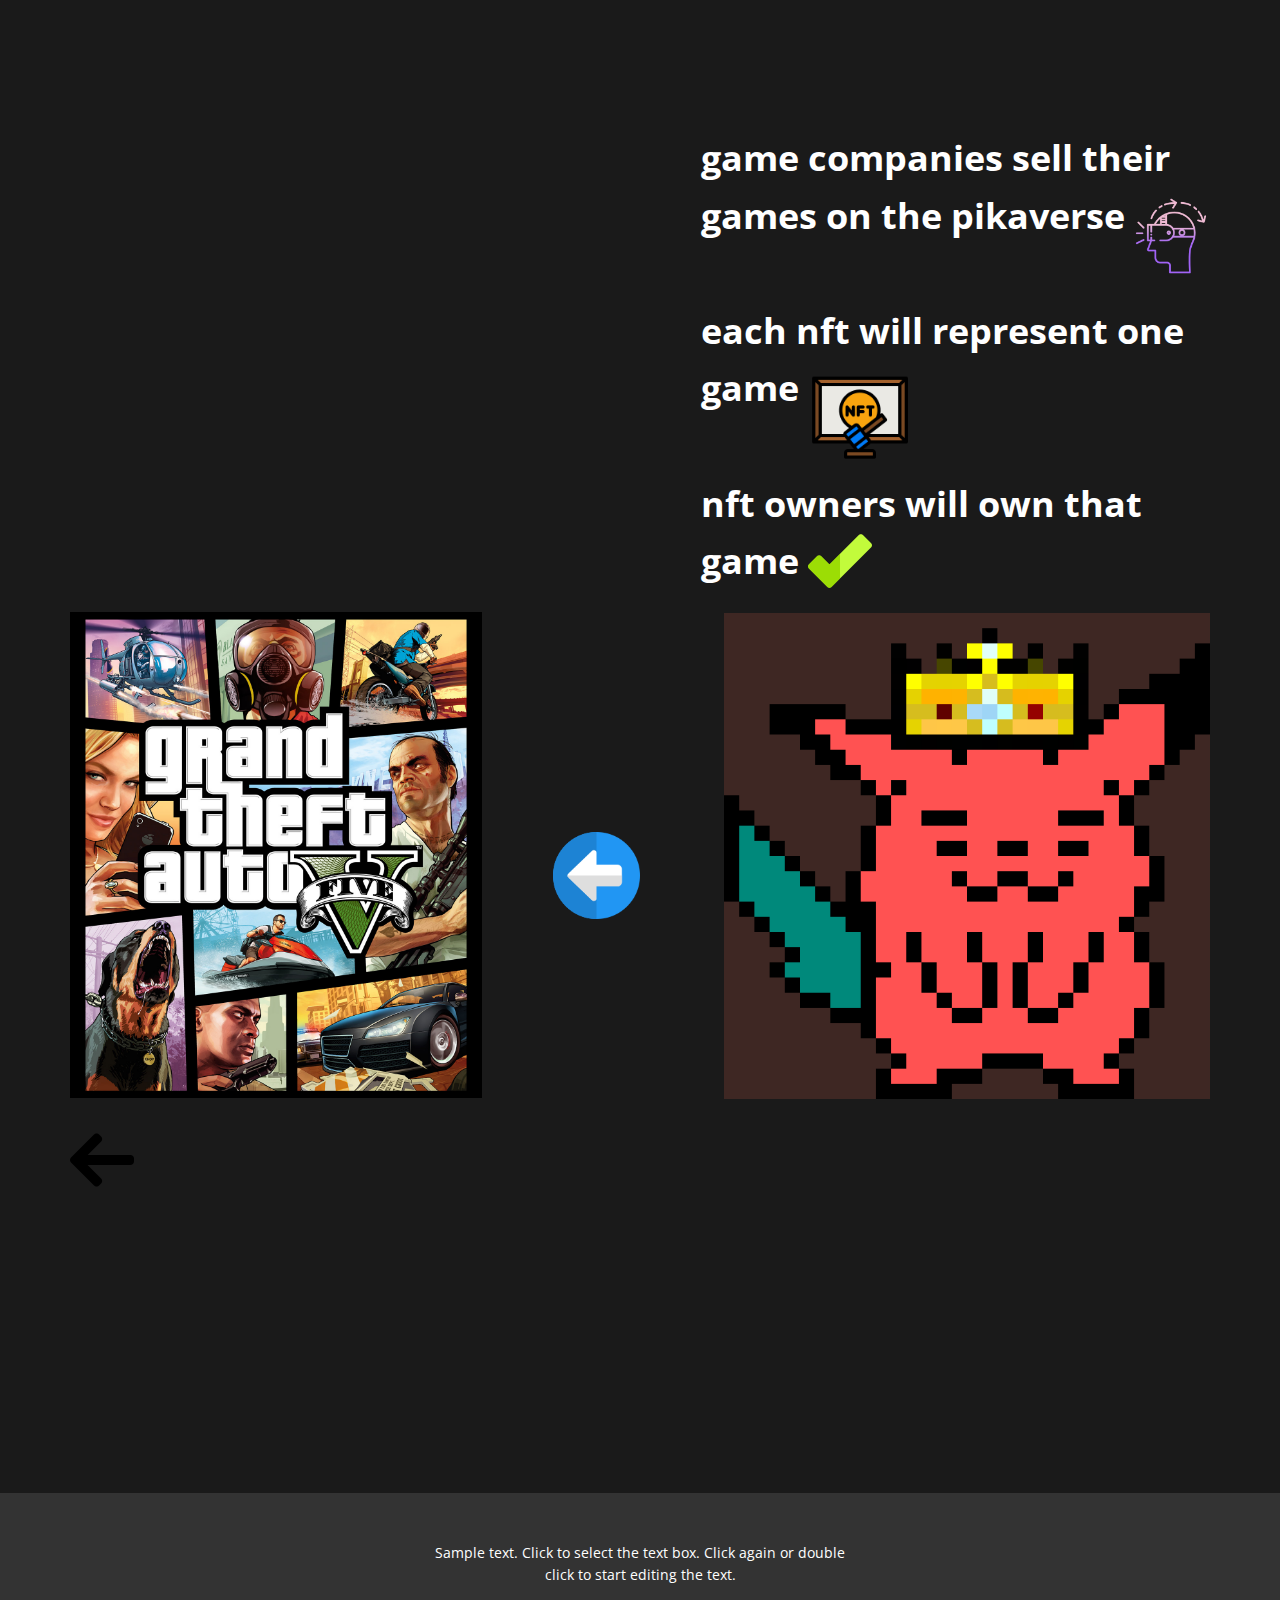
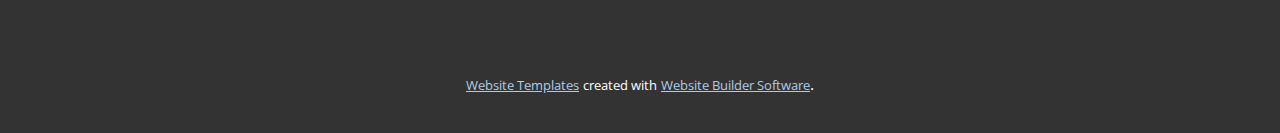
==== commit 4cfe396d: "Add files via upload" ====
--- a/Contact.html
+++ b/Contact.html
@@ -23,38 +23,28 @@
     <meta property="og:title" content="Contact">
     <meta property="og:type" content="website">
   </head>
-  <body class="u-body"><header class="u-clearfix u-grey-90 u-header u-header" id="sec-386a"><div class="u-clearfix u-sheet u-sheet-1">
-        <img class="u-image u-image-default u-image-1" src="images/42572.jpg" alt="" data-image-width="1600" data-image-height="901">
-        <img class="u-image u-image-default u-image-2" src="images/32171561.png" alt="" data-image-width="474" data-image-height="659">
-        <img class="u-image u-image-default u-preserve-proportions u-image-3" src="images/172.png" alt="" data-image-width="512" data-image-height="512">
-        <nav class="u-menu u-menu-dropdown u-offcanvas u-menu-1">
-          <div class="menu-collapse" style="font-size: 1rem; letter-spacing: 0px;">
-            <a class="u-button-style u-custom-left-right-menu-spacing u-custom-padding-bottom u-custom-top-bottom-menu-spacing u-nav-link u-text-active-palette-1-base u-text-hover-palette-2-base" href="#">
-              <svg viewBox="0 0 24 24"><use xmlns:xlink="http://www.w3.org/1999/xlink" xlink:href="#menu-hamburger"></use></svg>
-              <svg version="1.1" xmlns="http://www.w3.org/2000/svg" xmlns:xlink="http://www.w3.org/1999/xlink"><defs><symbol id="menu-hamburger" viewBox="0 0 16 16" style="width: 16px; height: 16px;"><rect y="1" width="16" height="2"></rect><rect y="7" width="16" height="2"></rect><rect y="13" width="16" height="2"></rect>
-</symbol>
-</defs></svg>
-            </a>
-          </div>
-          <div class="u-nav-container">
-            <ul class="u-nav u-unstyled u-nav-1"><li class="u-nav-item"><a class="u-button-style u-nav-link u-text-active-palette-1-base u-text-hover-palette-2-base" href="Home.html" style="padding: 10px 20px;">Home</a>
-</li><li class="u-nav-item"><a class="u-button-style u-nav-link u-text-active-palette-1-base u-text-hover-palette-2-base" href="About.html" style="padding: 10px 20px;">About</a>
-</li><li class="u-nav-item"><a class="u-button-style u-nav-link u-text-active-palette-1-base u-text-hover-palette-2-base" href="Contact.html" style="padding: 10px 20px;">Contact</a>
-</li></ul>
-          </div>
-          <div class="u-nav-container-collapse">
-            <div class="u-black u-container-style u-inner-container-layout u-opacity u-opacity-95 u-sidenav">
-              <div class="u-inner-container-layout u-sidenav-overflow">
-                <div class="u-menu-close"></div>
-                <ul class="u-align-center u-nav u-popupmenu-items u-unstyled u-nav-2"><li class="u-nav-item"><a class="u-button-style u-nav-link" href="Home.html">Home</a>
-</li><li class="u-nav-item"><a class="u-button-style u-nav-link" href="About.html">About</a>
-</li><li class="u-nav-item"><a class="u-button-style u-nav-link" href="Contact.html">Contact</a>
-</li></ul>
-              </div>
-            </div>
-            <div class="u-black u-menu-overlay u-opacity u-opacity-70"></div>
-          </div>
-        </nav>
+  <body class="u-body"><header class="u-clearfix u-grey-90 u-header u-header" id="sec-386a"><div class="u-align-left u-clearfix u-sheet u-sheet-1">
+        <p class="u-text u-text-1"> game companies sell their games on the pikaverse<br>
+          <br>each nft will represent one game<br>
+          <br> nft owners will own that game<br>
+          <br>
+          <br>
+          <span style="font-size: 1.125rem;">
+            <span style="font-size: 1.875rem;"></span>
+          </span>
+          <br>
+          <span style="font-size: 1.5rem;">
+            <span style="font-size: 1.25rem;"></span>
+          </span>
+          <br>
+          <br>
+          <br>
+          <br>
+          <br>
+          <br>
+        </p>
+        <img class="u-image u-image-default u-preserve-proportions u-image-1" src="images/keta.png" alt="" data-image-width="512" data-image-height="512"><span class="u-file-icon u-icon u-icon-1"><img src="images/226972.png" alt=""></span><span class="u-file-icon u-icon u-icon-2"><img src="images/5341408.png" alt=""></span><span class="u-file-icon u-icon u-icon-3"><img src="images/3570518.png" alt=""></span>
+        <img class="u-image u-image-default u-image-2" src="images/525782.jpg" alt="" data-image-width="1280" data-image-height="1580"><span class="u-file-icon u-icon u-icon-4"><img src="images/2879564.png" alt=""></span><span class="u-file-icon u-icon u-icon-5"><img src="images/271218.png" alt=""></span>
       </div></header> 
     
     
--- a/nicepage.css
+++ b/nicepage.css
@@ -35527,95 +35527,193 @@
 }
 
 .u-header .u-sheet-1 {
-  min-height: 1249px;
+  min-height: 1493px;
+}
+
+.u-header .u-text-1 {
+  font-size: 2.25rem;
+  font-weight: 700;
+  margin: 129px 0 0 631px;
 }
 
 .u-header .u-image-1 {
-  width: 339px;
-  height: 307px;
-  margin: 7px 0 0 auto;
+  width: 486px;
+  height: 486px;
+  margin: -495px 0 0 auto;
+}
+
+.u-header .u-icon-1 {
+  width: 64px;
+  height: 64px;
+  margin: -570px 338px 0 auto;
+}
+
+.u-header .u-icon-2 {
+  width: 102px;
+  height: 102px;
+  margin: -226px 299px 0 auto;
+}
+
+.u-header .u-icon-3 {
+  width: 76px;
+  height: 76px;
+  margin: -271px 1px 0 auto;
 }
 
 .u-header .u-image-2 {
-  width: 371px;
-  height: 559px;
-  margin: -230px auto 0 355px;
-}
-
-.u-header .u-image-3 {
-  width: 313px;
-  height: 313px;
-  margin: -495px auto 0 384px;
-}
-
-.u-header .u-menu-1 {
-  margin: -59px -12px 60px auto;
-}
-
-.u-header .u-nav-1 {
-  font-size: 1rem;
-  letter-spacing: 0px;
-}
-
-.u-header .u-nav-2 {
-  font-size: 1.25rem;
+  width: 412px;
+  height: 486px;
+  margin: 338px auto 0 0;
+}
+
+.u-header .u-icon-4 {
+  width: 87px;
+  height: 87px;
+  margin: -266px auto 0 483px;
+}
+
+.u-header .u-icon-5 {
+  width: 64px;
+  margin: 209px auto 60px 0;
 }
 @media (max-width: 1199px) {
+  .u-header .u-sheet-1 {
+    min-height: 1492px;
+  }
+
+  .u-header .u-text-1 {
+    margin-top: 143px;
+    margin-right: 277px;
+    margin-left: 431px;
+  }
+
   .u-header .u-image-1 {
-    width: 339px;
-    height: 307px;
+    width: 486px;
+    height: 486px;
+    margin-top: -694px;
+    margin-right: 0;
+  }
+
+  .u-header .u-icon-1 {
+    width: 64px;
+    margin-top: -696px;
+    margin-right: 278px;
+  }
+
+  .u-header .u-icon-2 {
+    width: 102px;
+    height: 102px;
+    margin-top: 281px;
+    margin-right: 299px;
+  }
+
+  .u-header .u-icon-3 {
+    width: 76px;
+    height: 76px;
+    margin-top: -42px;
+    margin-right: 1px;
   }
 
   .u-header .u-image-2 {
-    width: 371px;
-    margin-top: -143px;
-    margin-left: 355px;
-  }
-
-  .u-header .u-image-3 {
-    width: 313px;
-    height: 313px;
-    margin-top: -495px;
-    margin-left: 384px;
-  }
-
-  .u-header .u-menu-1 {
-    margin-top: -59px;
+    width: 412px;
+    height: 485px;
+    margin-top: 10px;
+  }
+
+  .u-header .u-icon-4 {
+    width: 87px;
+    margin-top: 20px;
+    margin-left: 0;
   }
 }
 @media (max-width: 991px) {
+  .u-header .u-text-1 {
+    margin-right: 212px;
+    margin-left: 211px;
+  }
+
+  .u-header .u-image-1 {
+    margin-top: -1366px;
+  }
+
+  .u-header .u-icon-1 {
+    margin-top: -696px;
+    margin-right: 213px;
+  }
+
+  .u-header .u-icon-2 {
+    margin-right: 229px;
+  }
+
   .u-header .u-image-2 {
-    margin-left: 349px;
+    margin-top: -347px;
   }
 }
 @media (max-width: 767px) {
+  .u-header .u-text-1 {
+    margin-right: 159px;
+    margin-left: 31px;
+  }
+
+  .u-header .u-image-1 {
+    margin-top: -358px;
+  }
+
+  .u-header .u-icon-1 {
+    margin-right: 160px;
+  }
+
+  .u-header .u-icon-2 {
+    margin-right: 172px;
+  }
+
+  .u-header .u-icon-3 {
+    margin-top: -28px;
+  }
+
   .u-header .u-image-2 {
-    margin-left: 169px;
-  }
-
-  .u-header .u-image-3 {
-    margin-left: 227px;
+    margin-top: -160px;
+  }
+
+  .u-header .u-icon-5 {
+    margin-bottom: 0;
   }
 }
 @media (max-width: 575px) {
   .u-header .u-sheet-1 {
-    min-height: 1202px;
+    min-height: 1200px;
+  }
+
+  .u-header .u-text-1 {
+    margin-top: 415px;
+    margin-right: 100px;
+    margin-left: 0;
   }
 
   .u-header .u-image-1 {
-    margin-top: 71px;
+    width: 340px;
+    height: 340px;
+    margin-top: -395px;
+  }
+
+  .u-header .u-icon-1 {
+    margin-top: -431px;
+    margin-right: 101px;
+  }
+
+  .u-header .u-icon-2 {
+    margin-top: 196px;
+    margin-right: 108px;
+  }
+
+  .u-header .u-icon-3 {
+    margin-top: -42px;
   }
 
   .u-header .u-image-2 {
     width: 340px;
-    height: 512px;
-    margin-top: -414px;
-    margin-left: 0;
-  }
-
-  .u-header .u-image-3 {
-    margin-top: -448px;
-    margin-left: 27px;
+    height: 400px;
+    margin-top: -262px;
   }
 }
  .u-footer {
